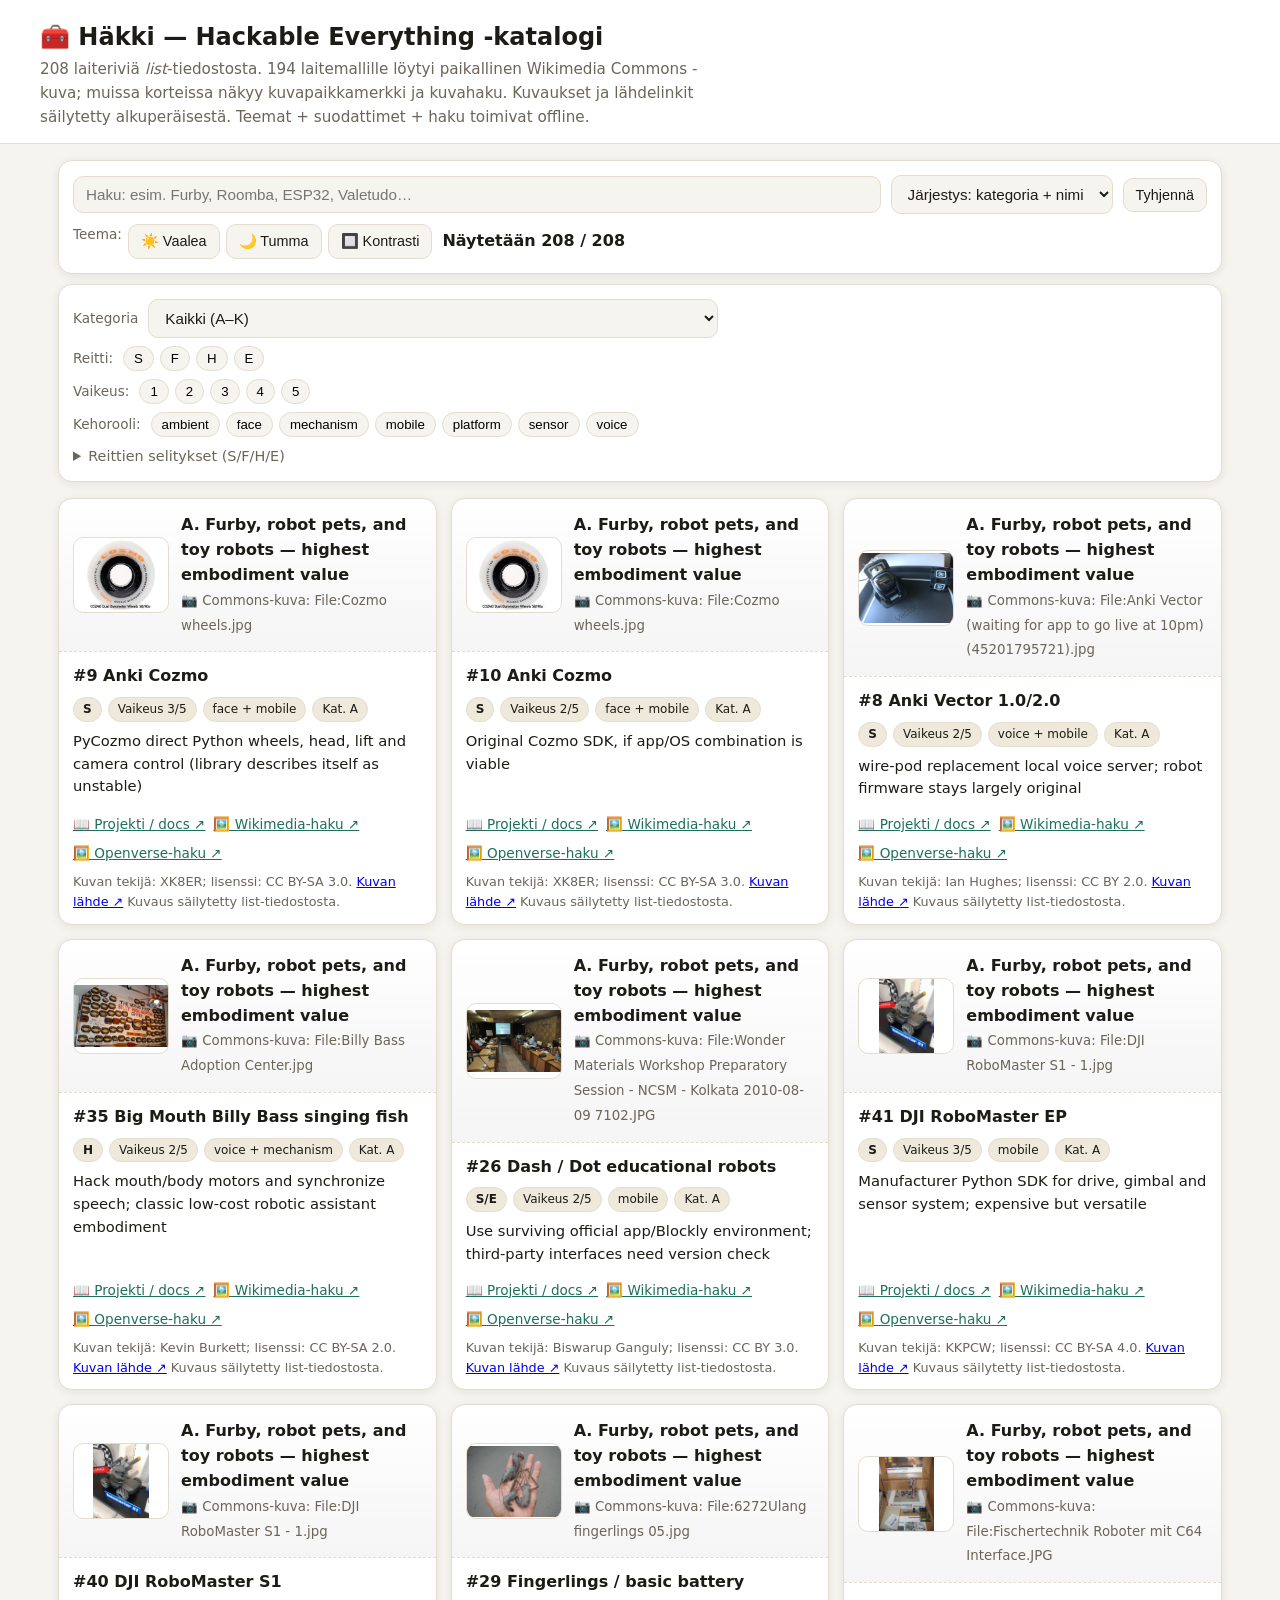
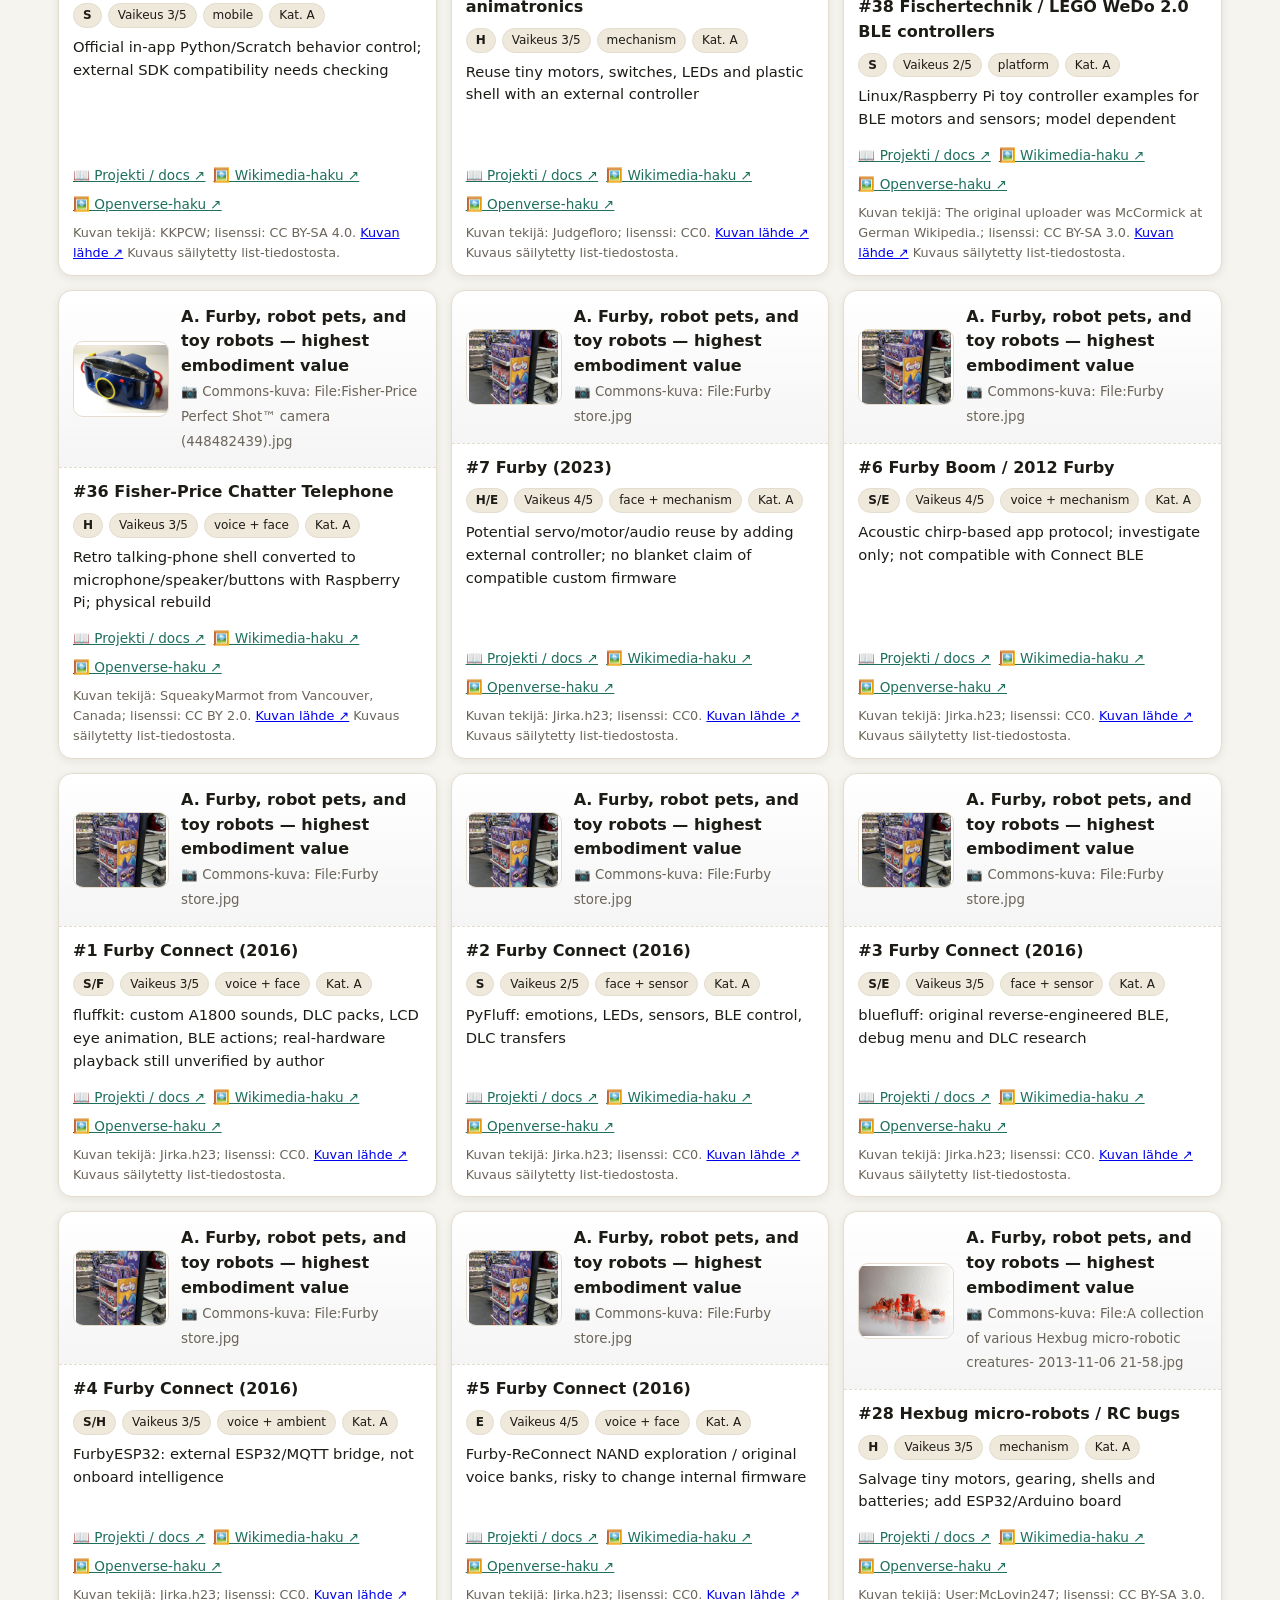
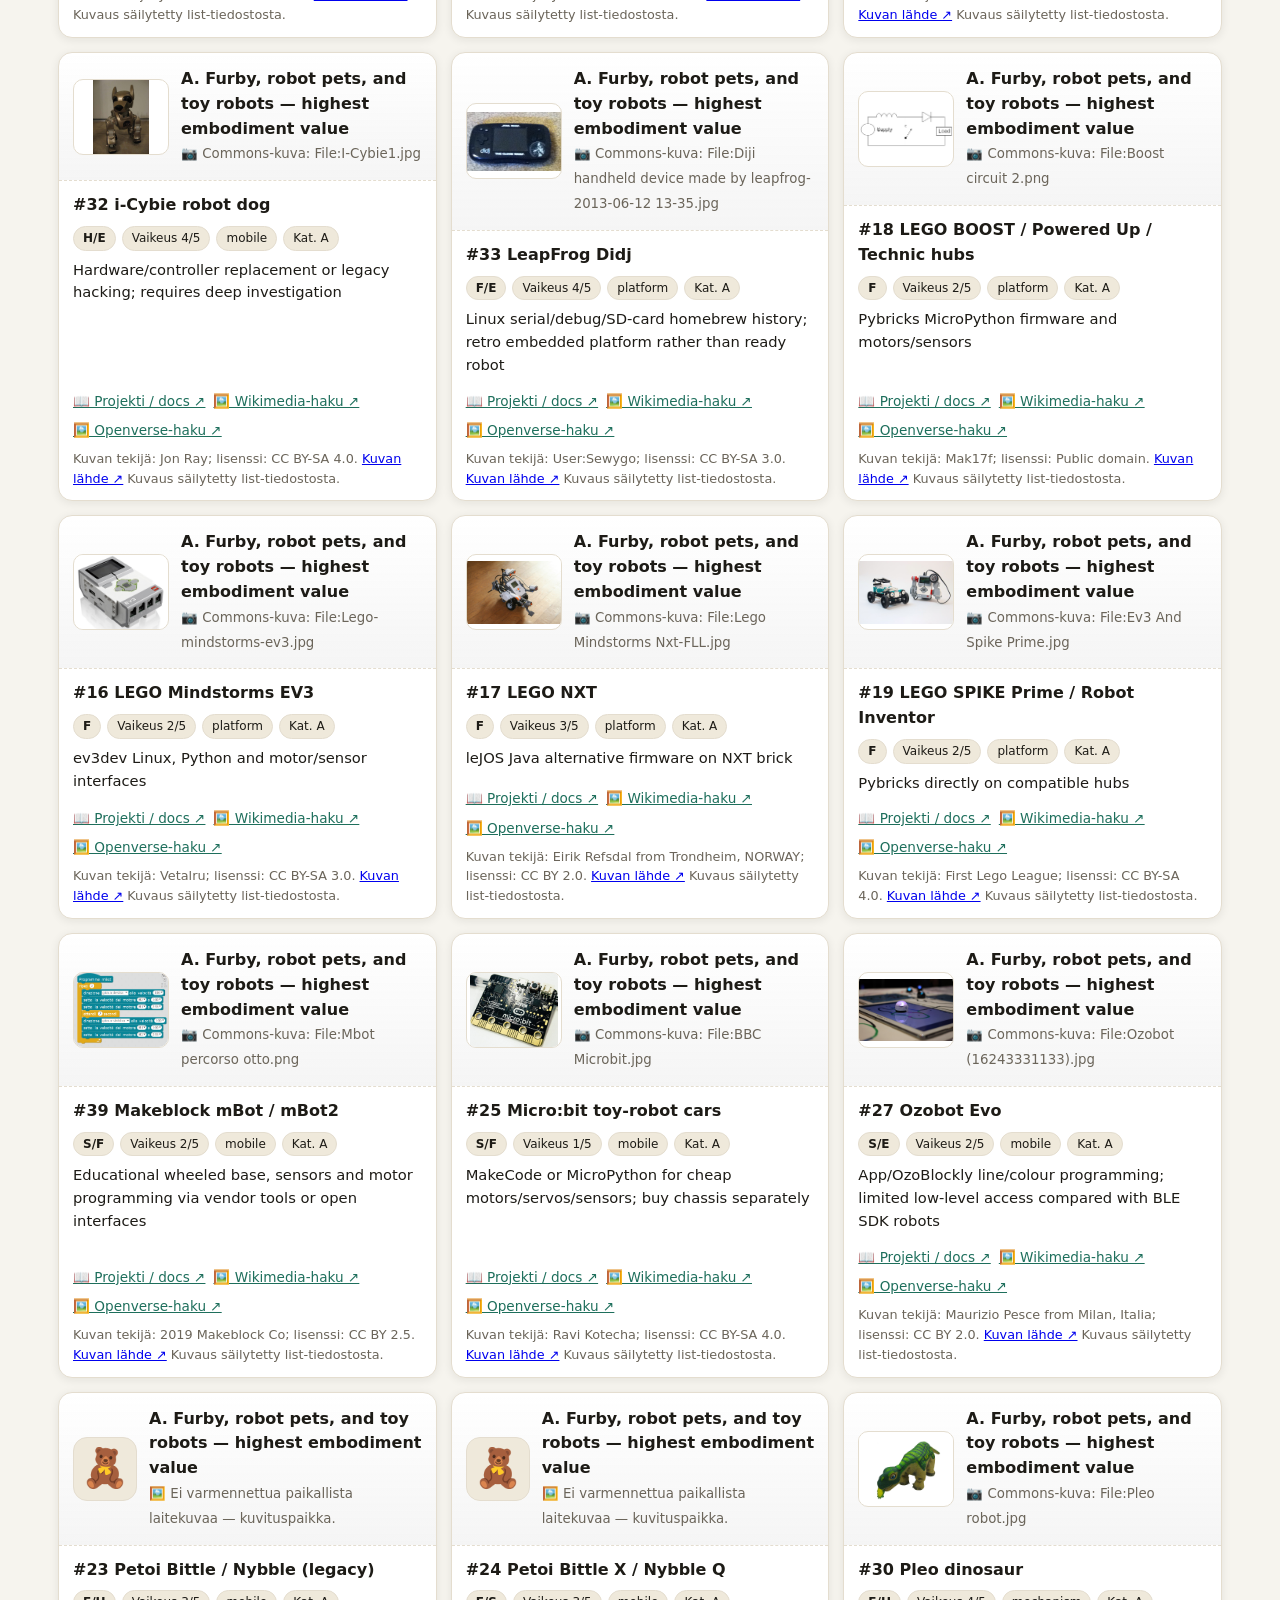
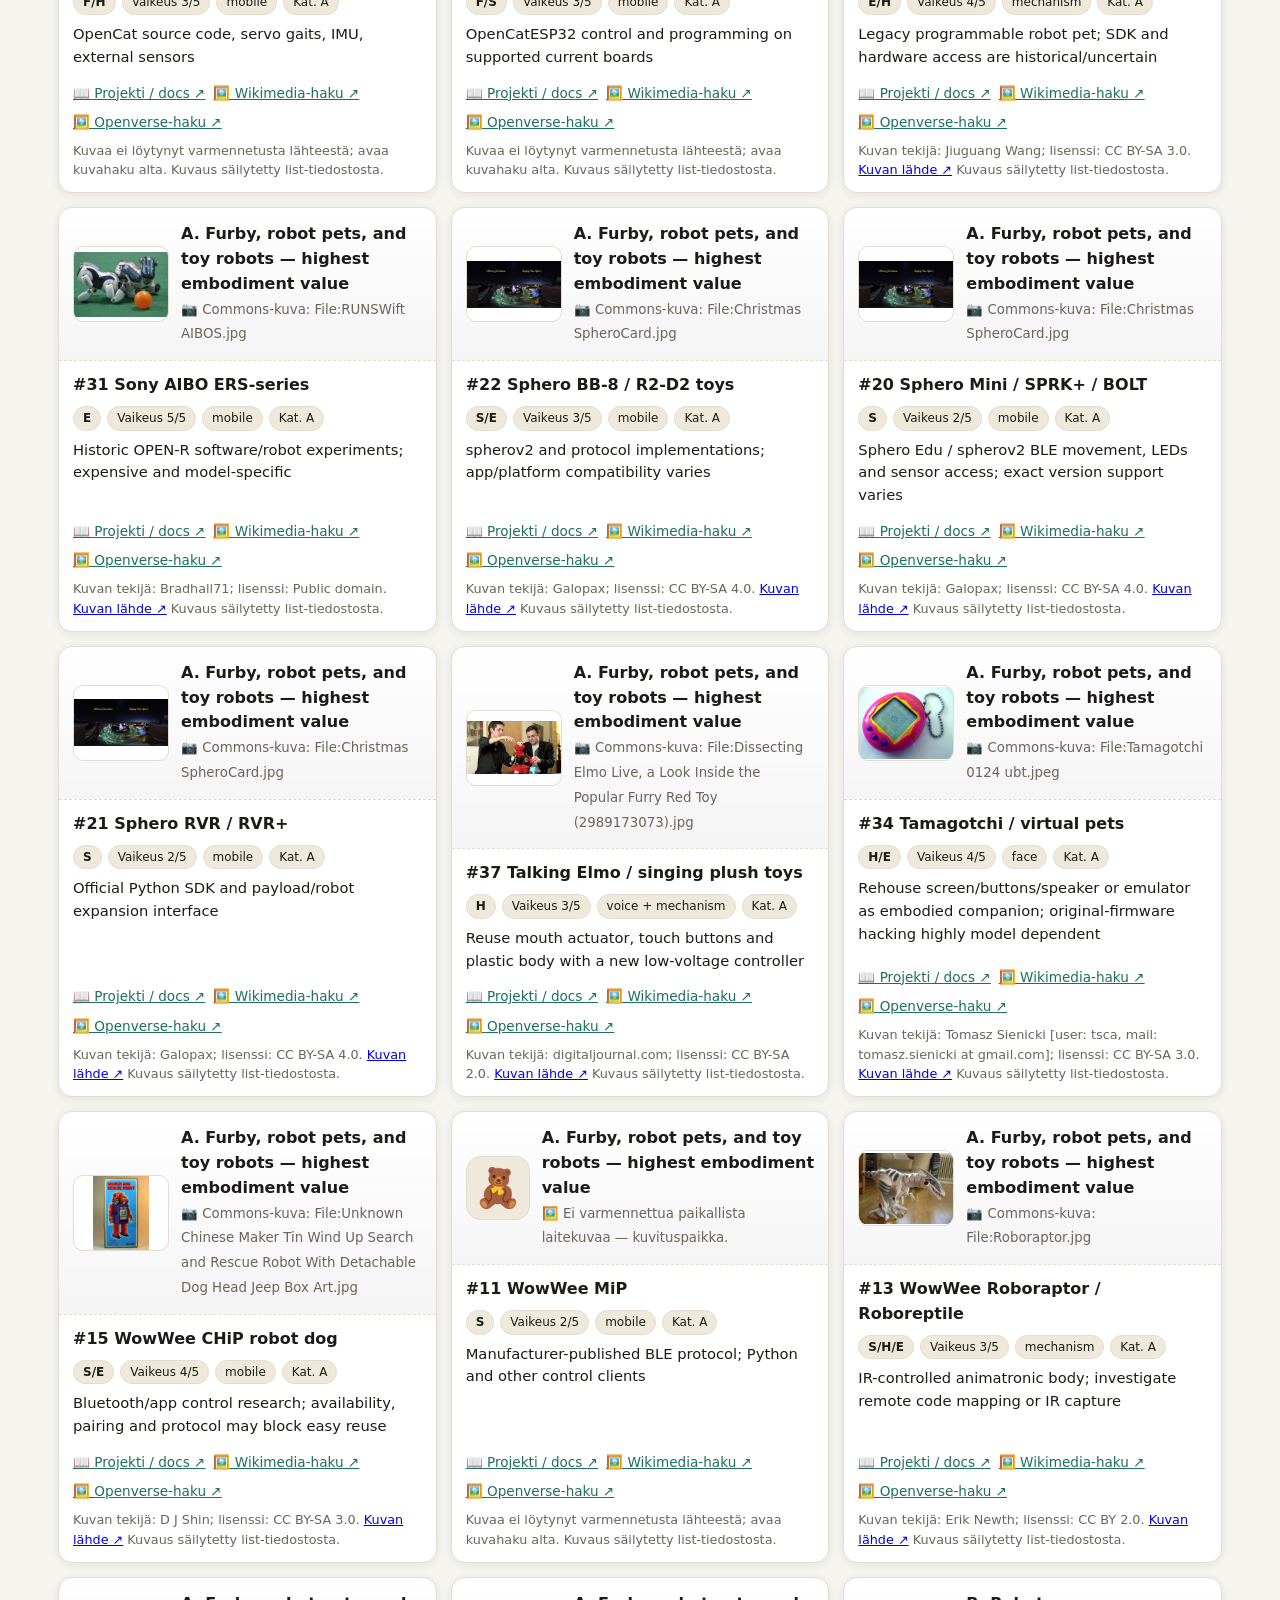
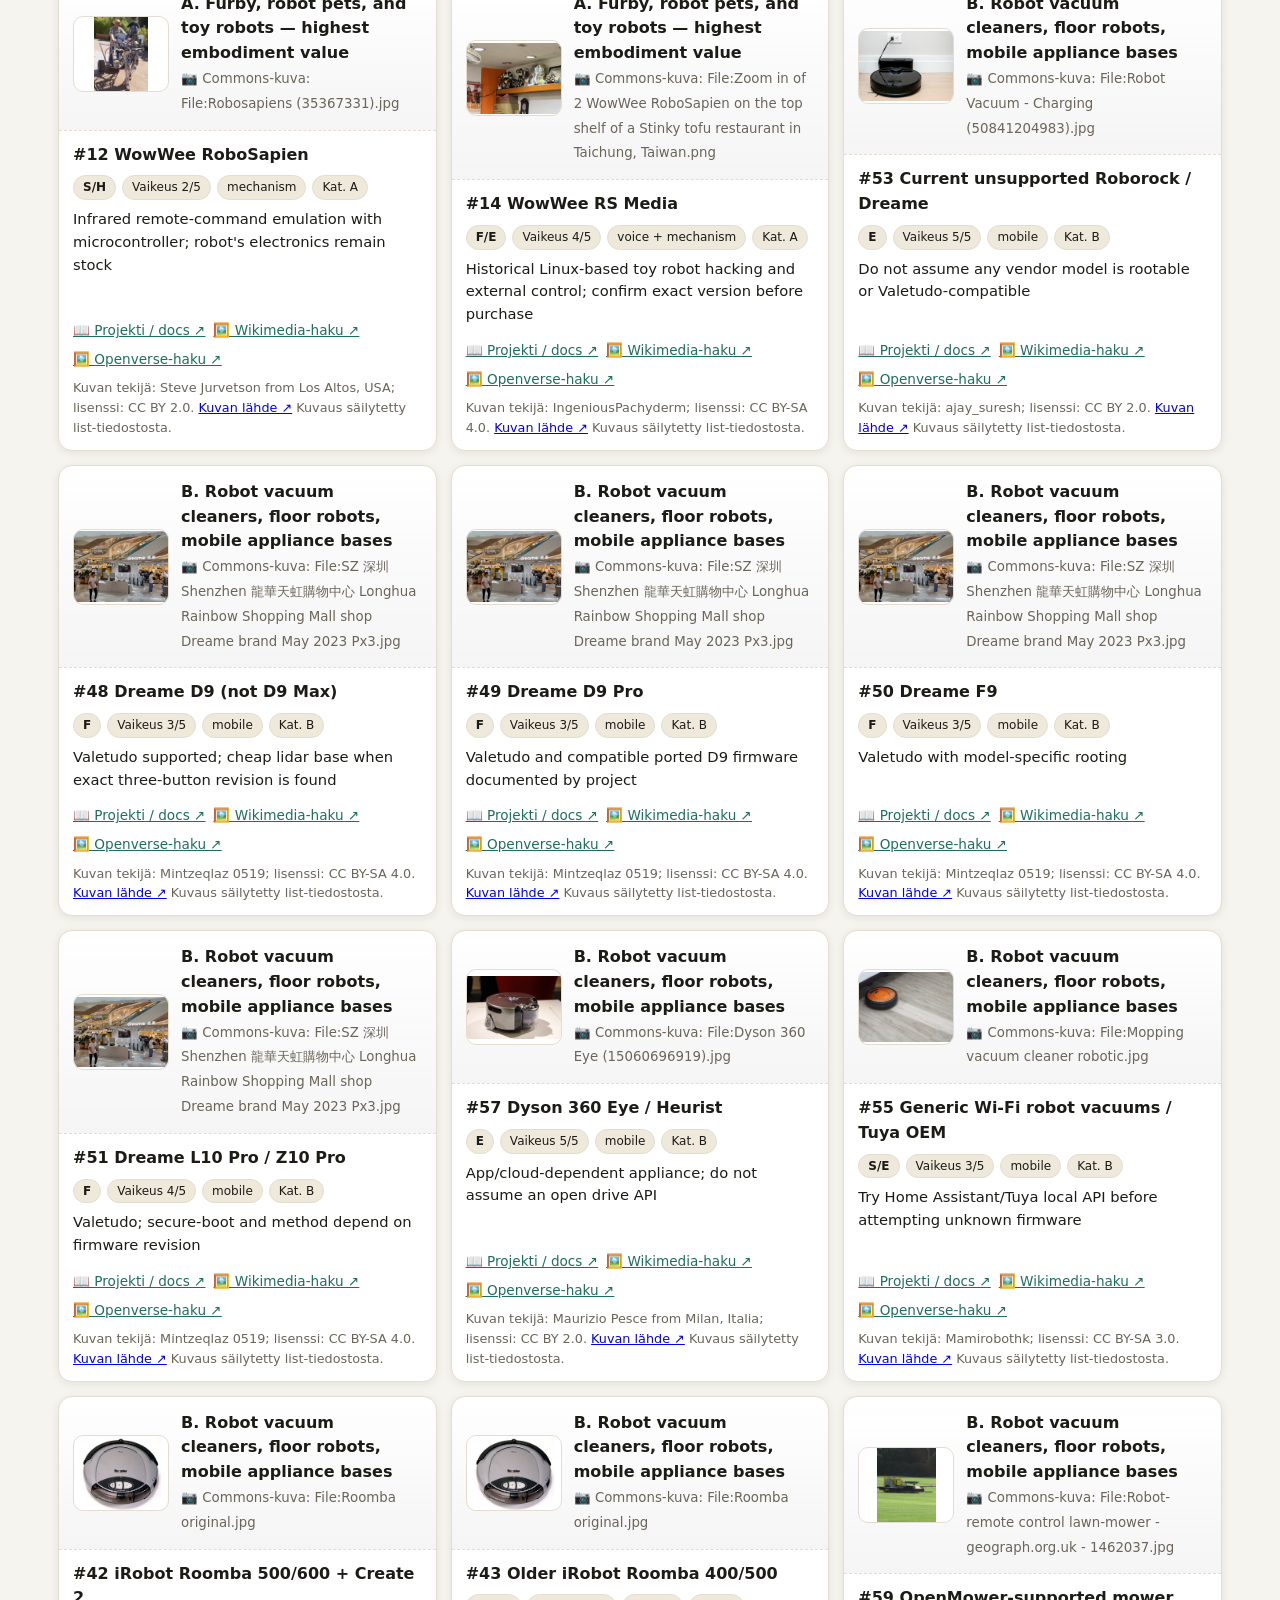
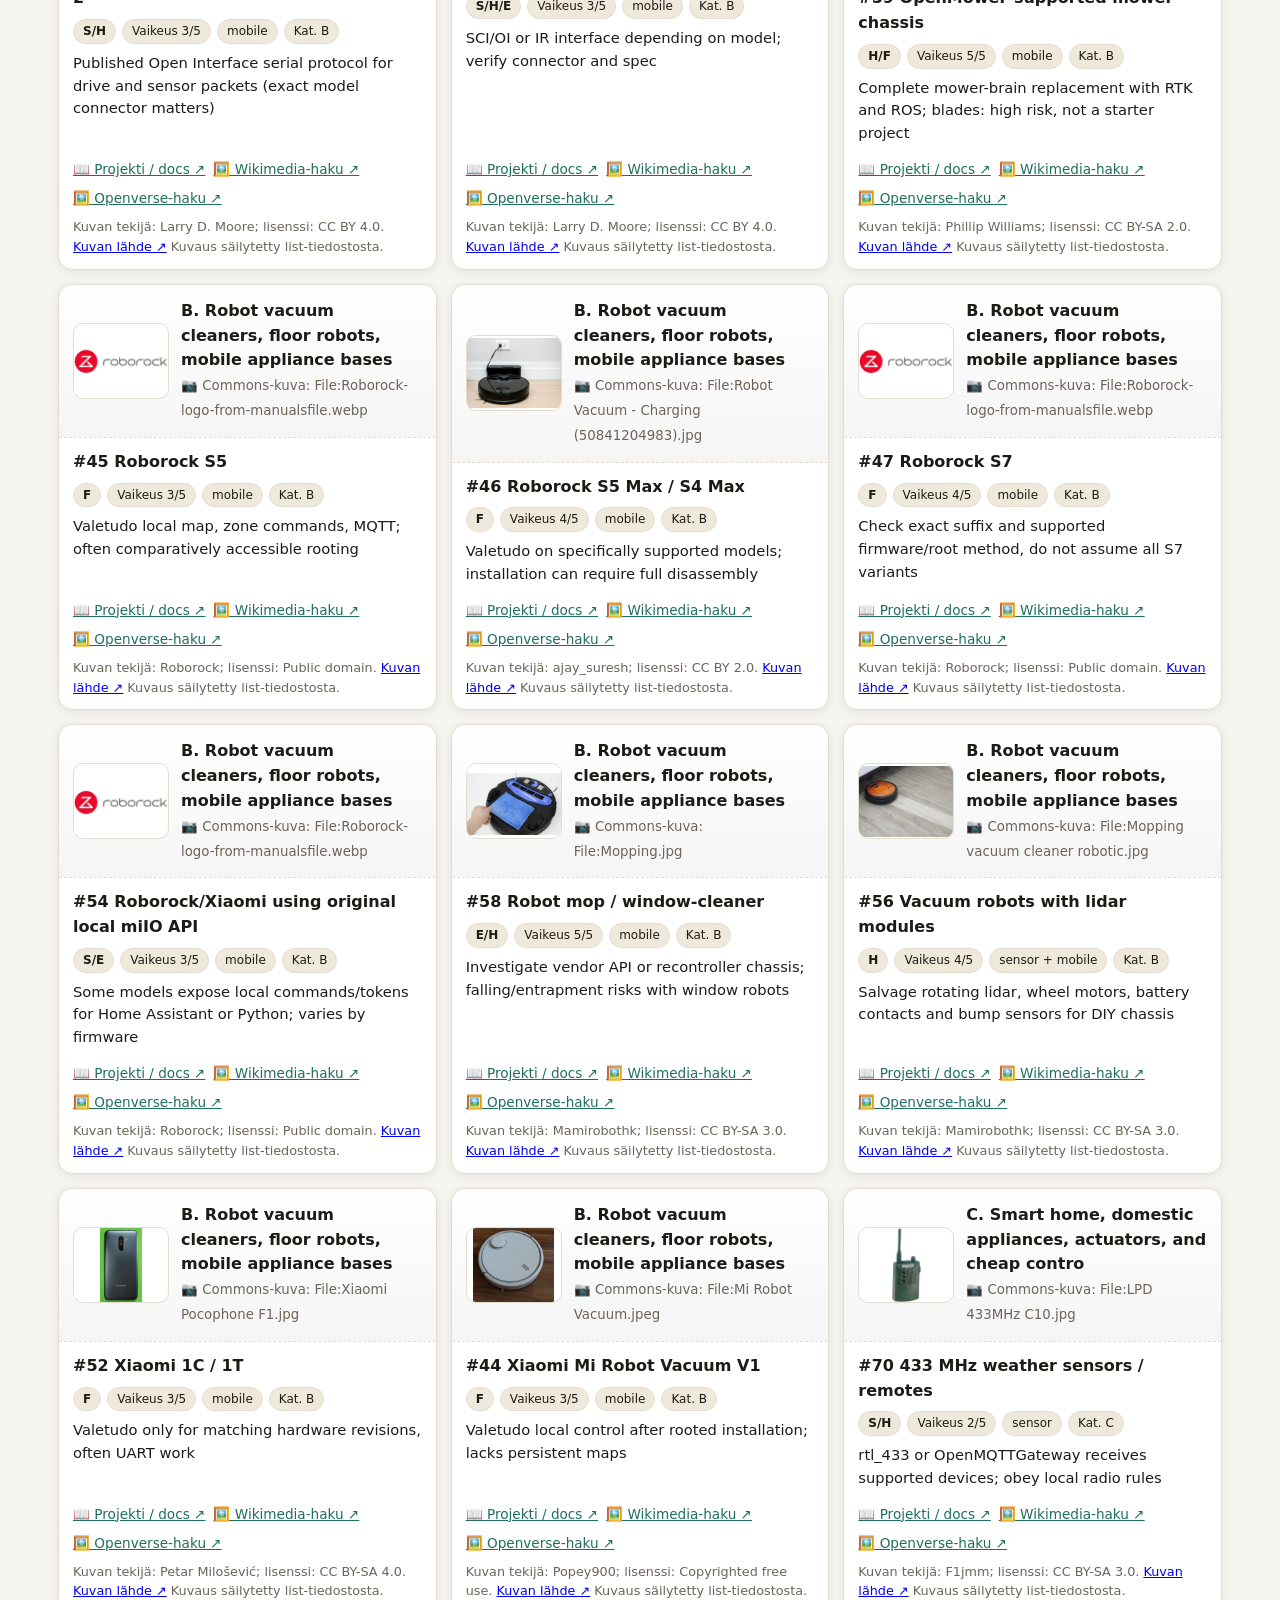
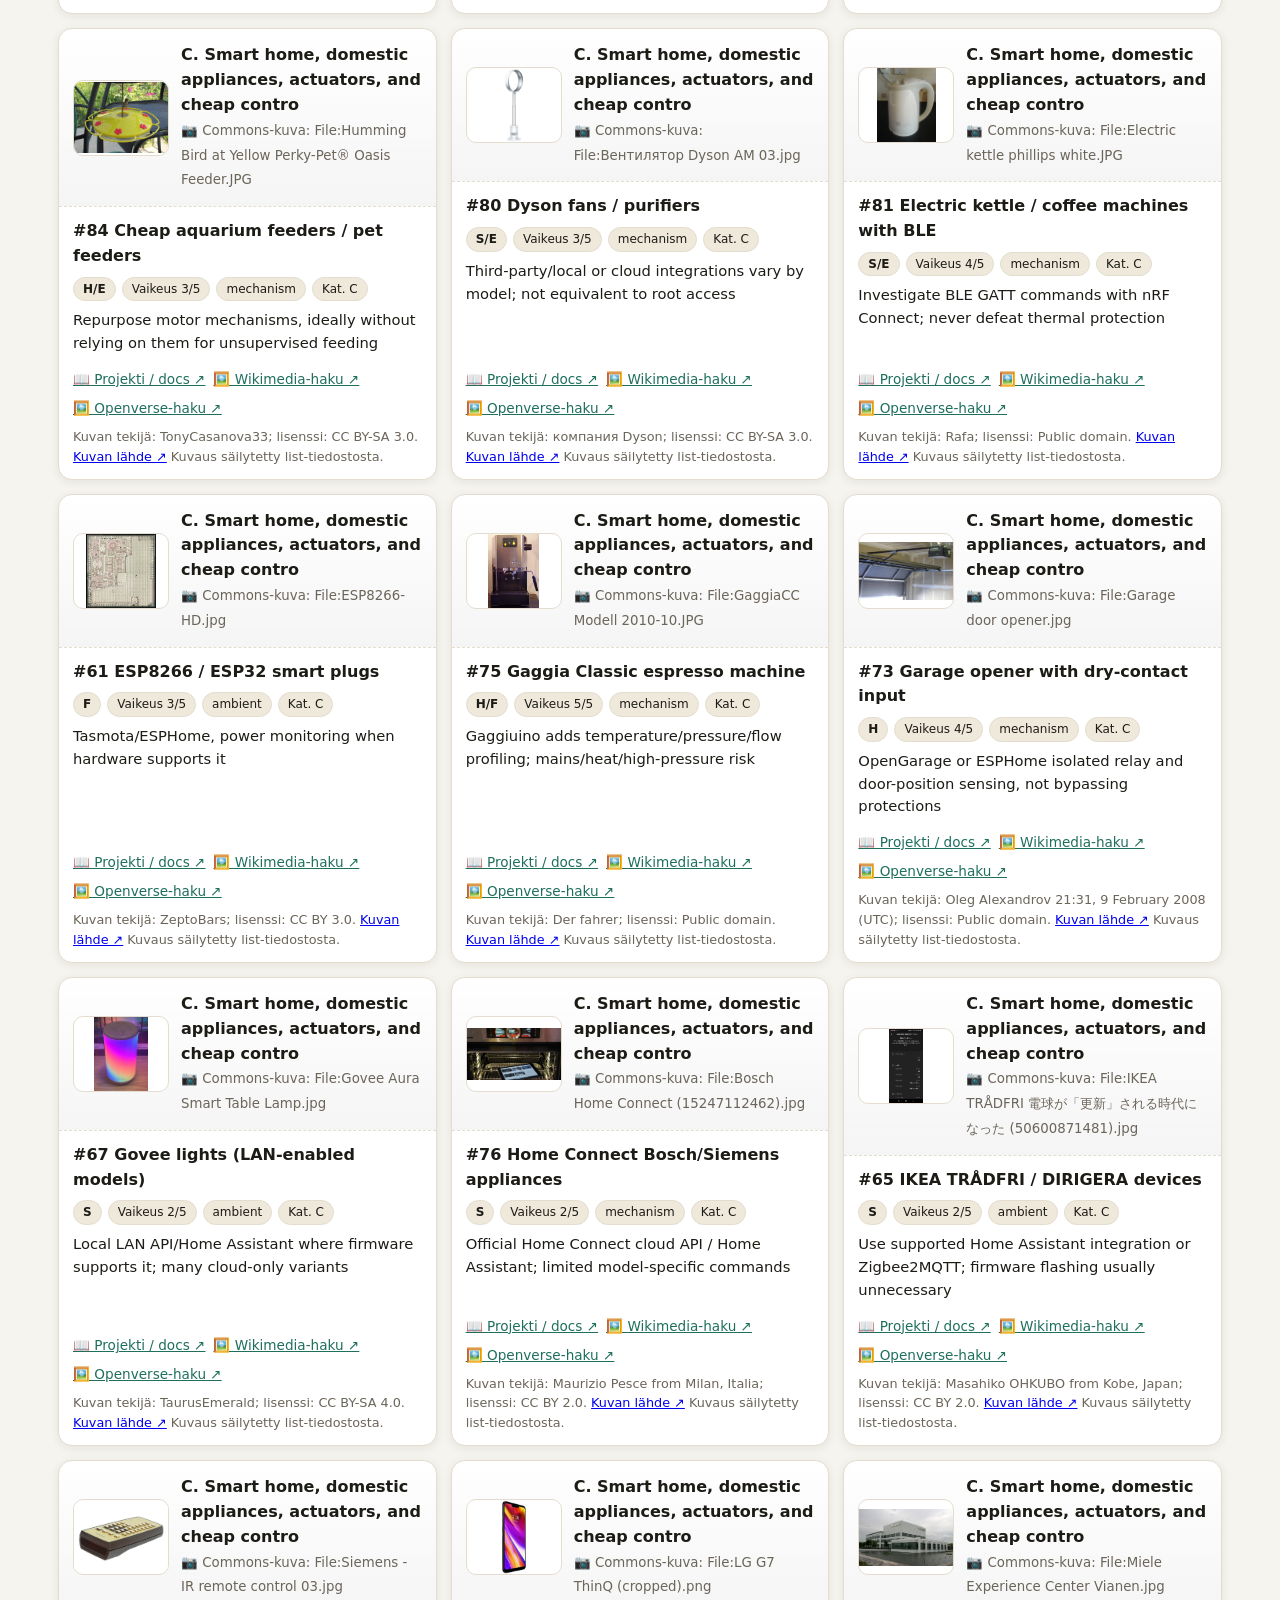
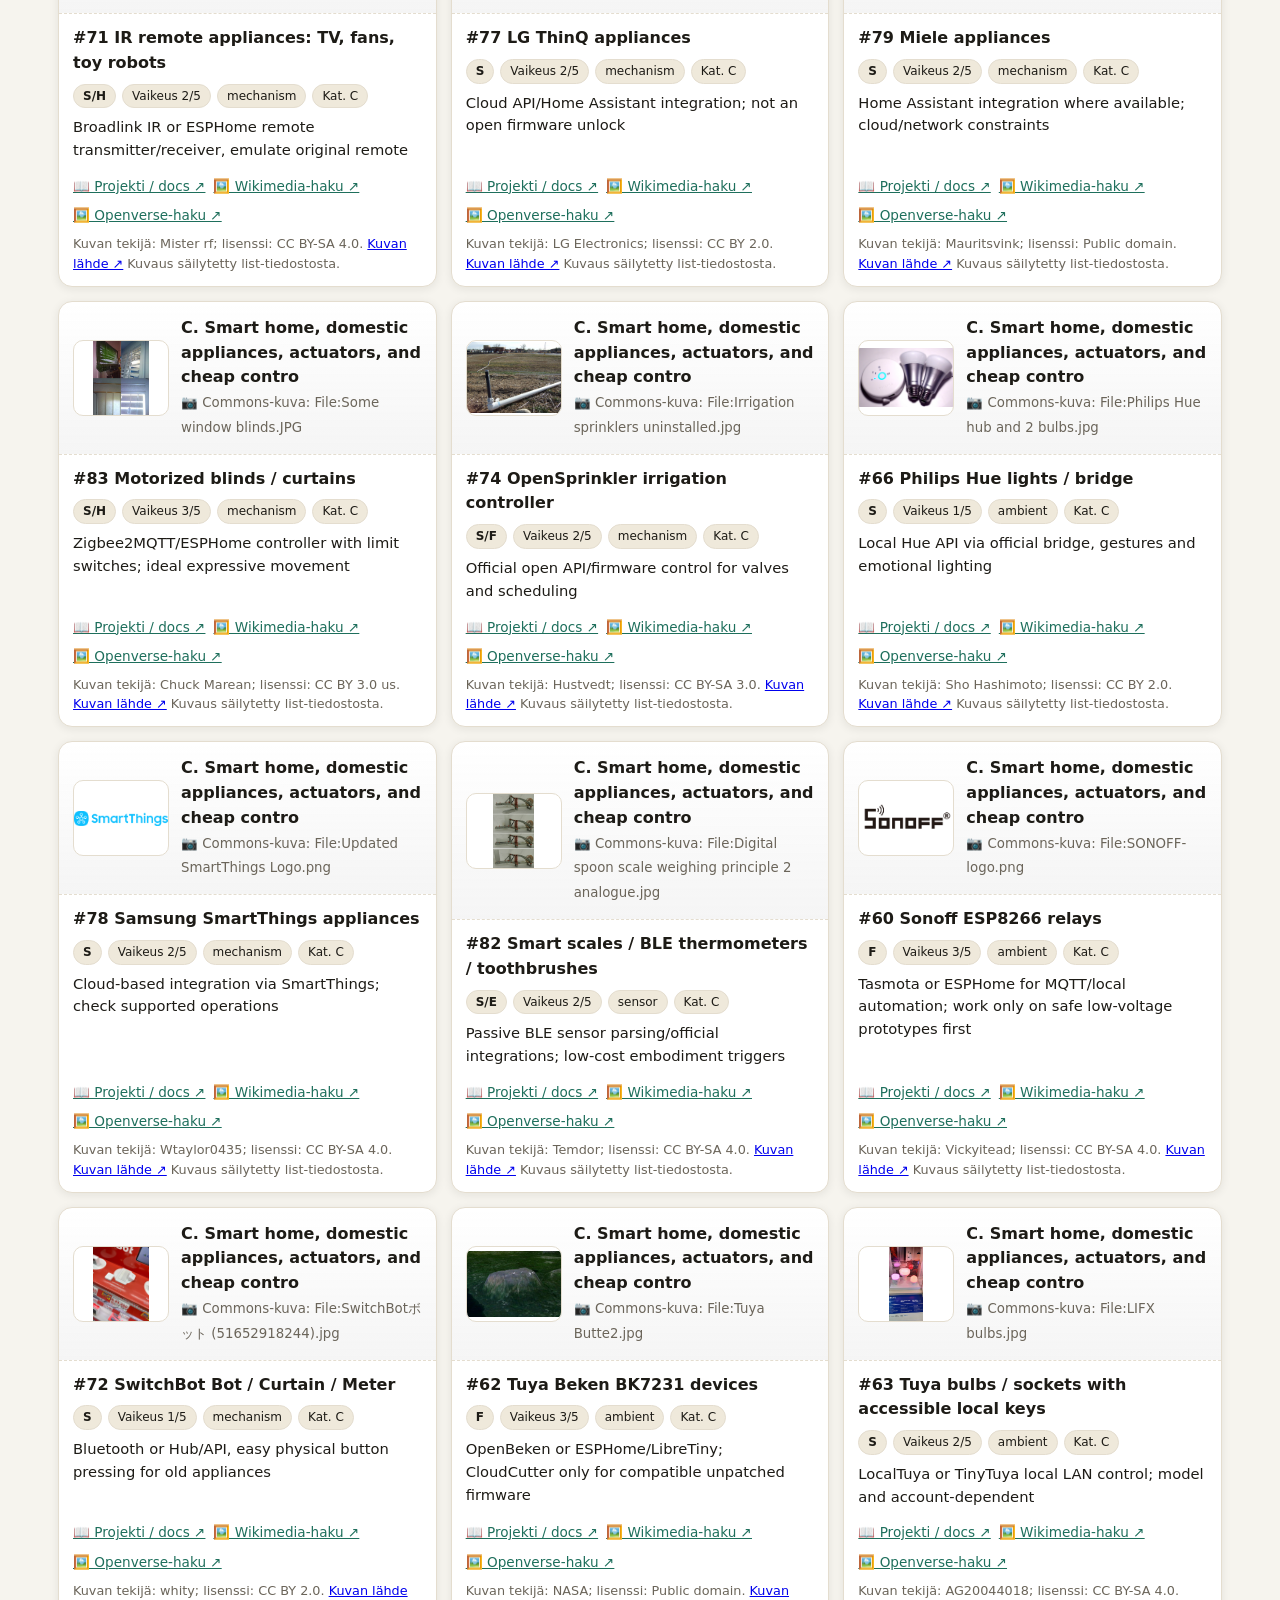
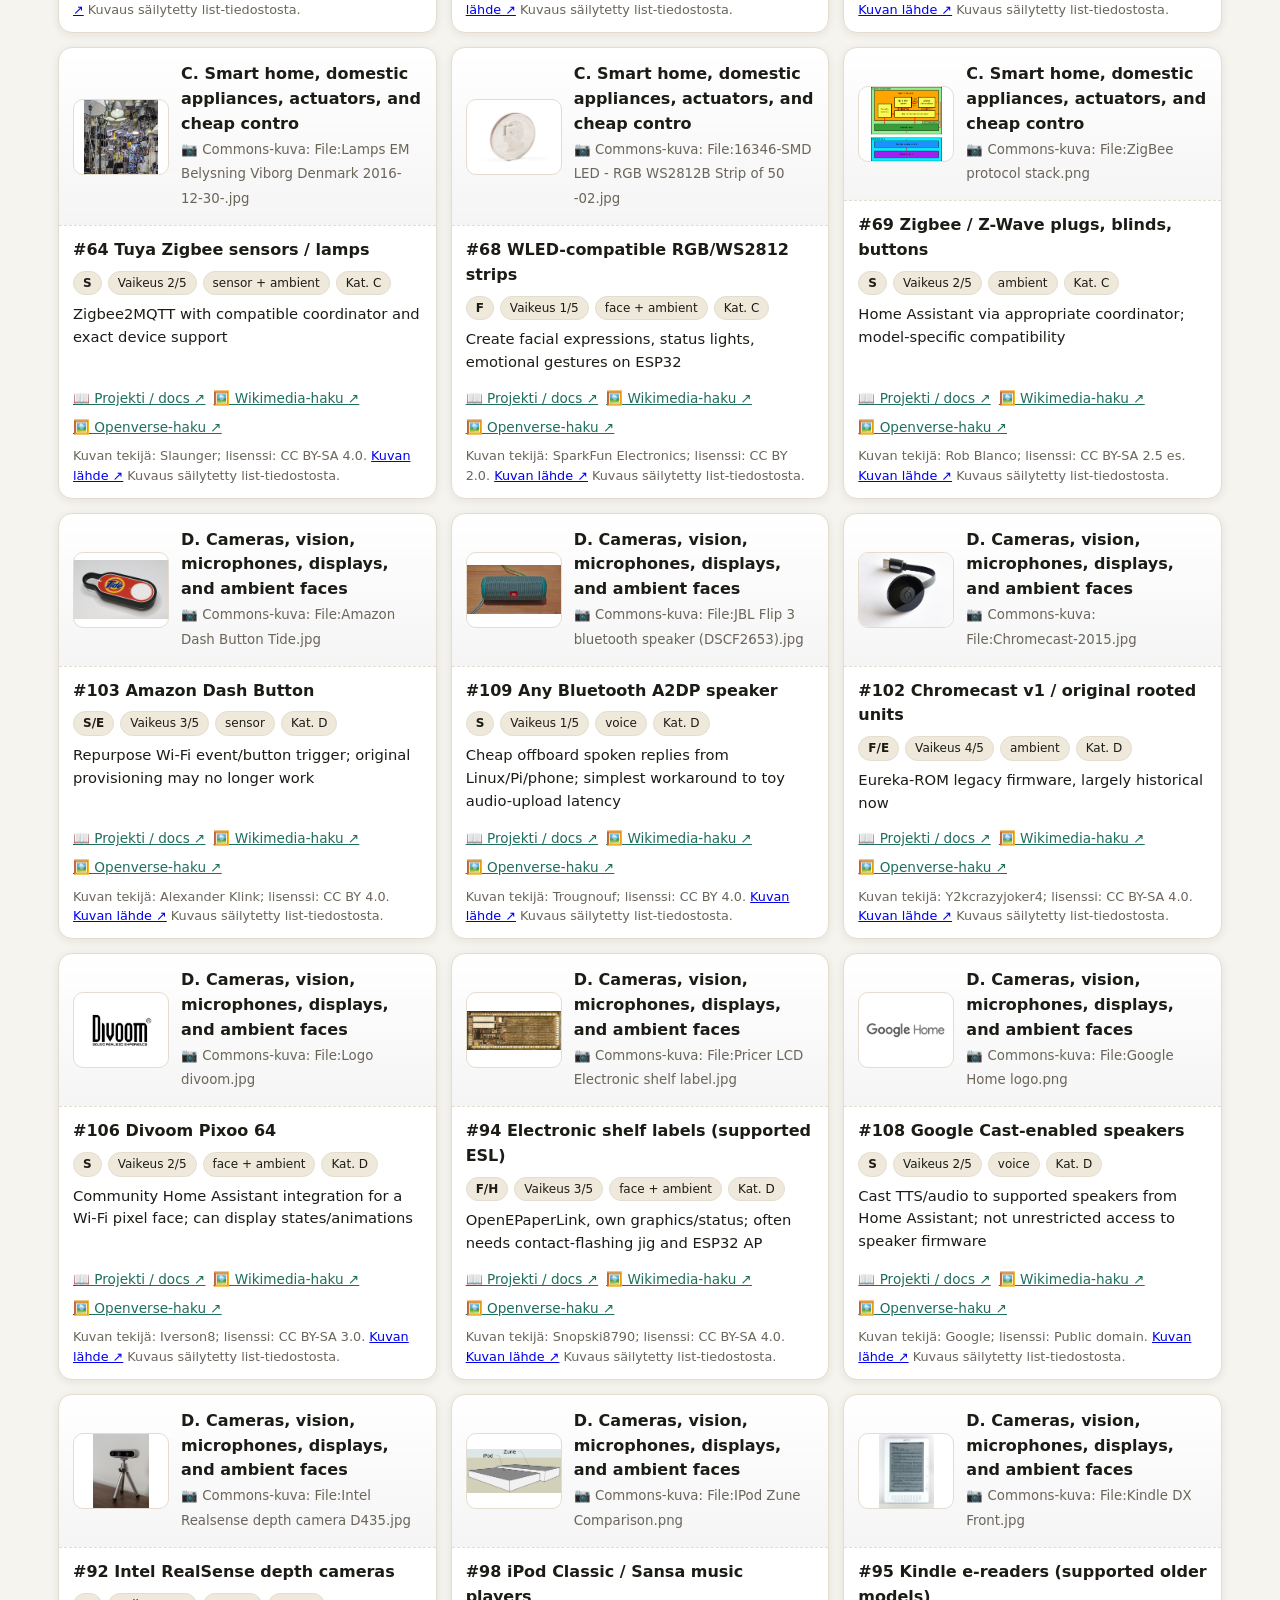
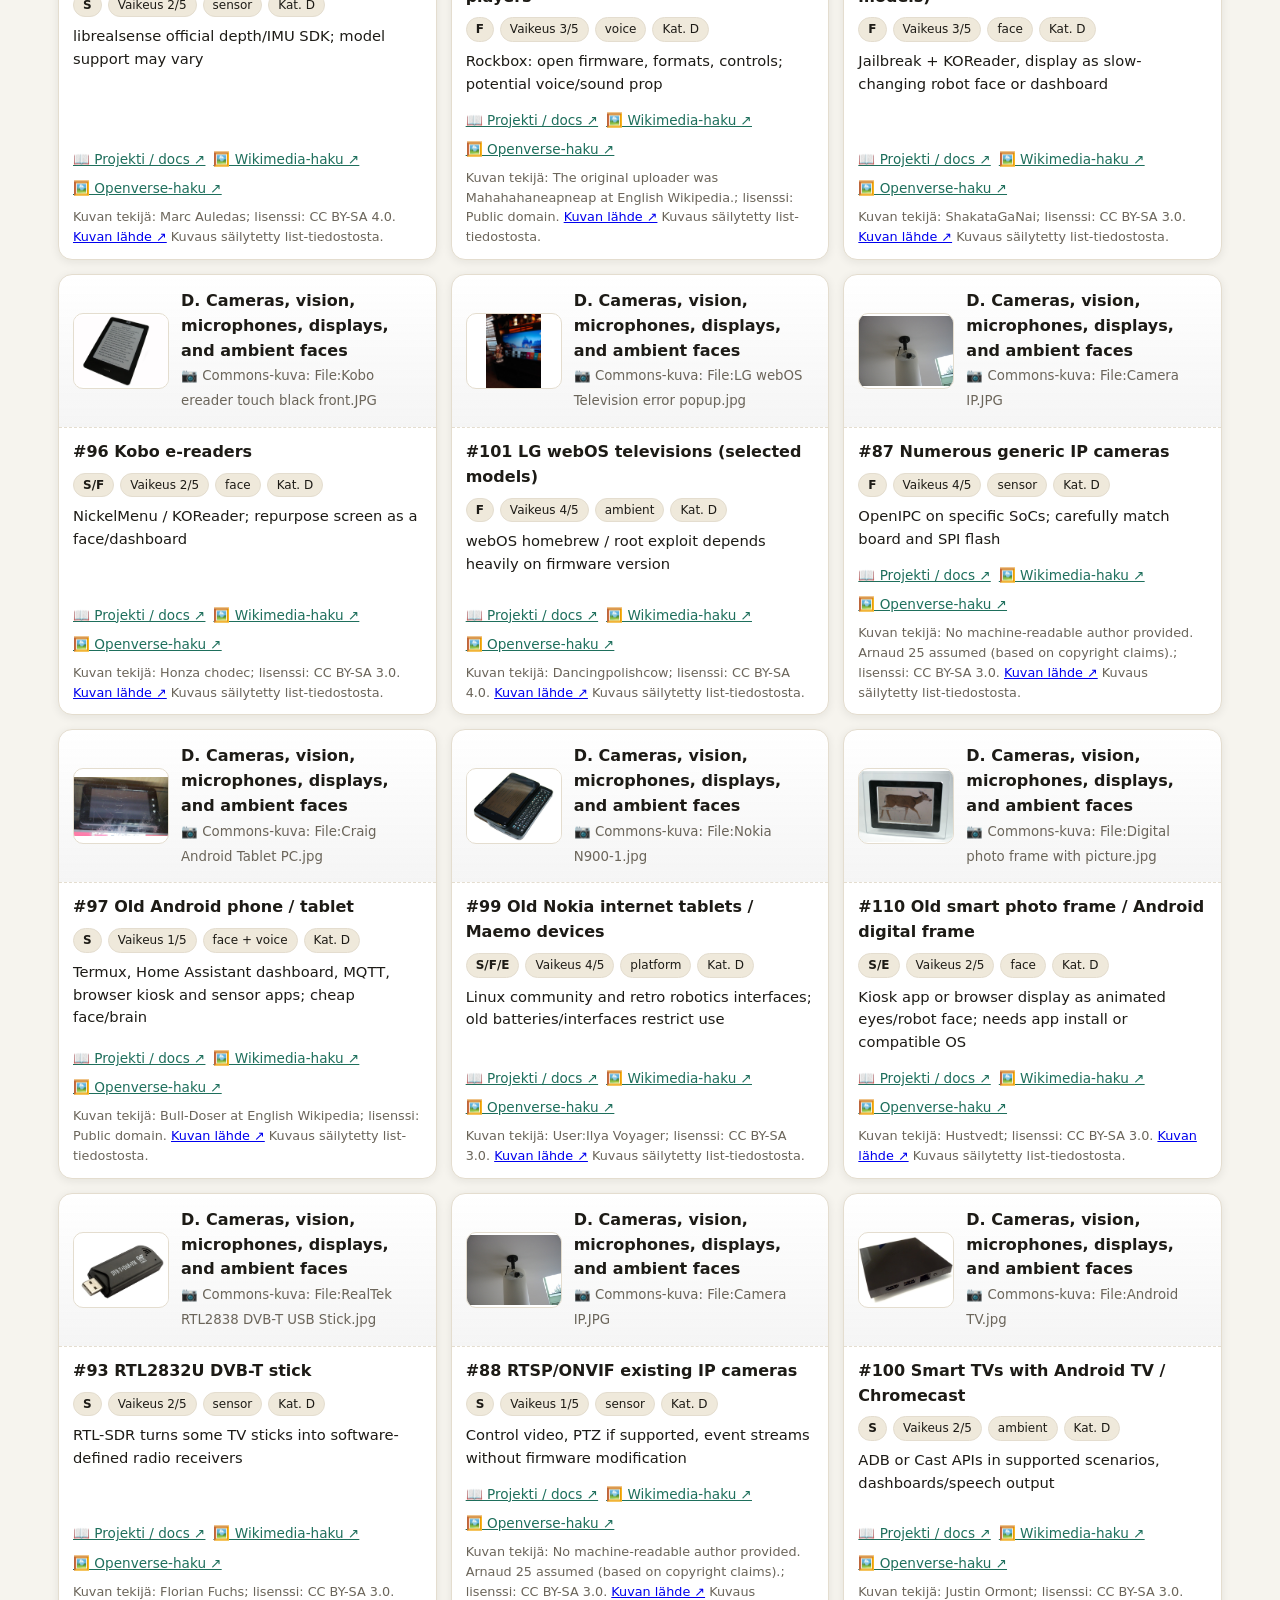
==== index.html @ 6fa4d5ca "Häkki-katalogi: 208 laitetta, Commons-kuvat, teemat ja suodattimet" ====
<!DOCTYPE html>
<html lang="fi" data-theme="auto">
<head>
<meta charset="utf-8">
<meta name="viewport" content="width=device-width, initial-scale=1">
<title>Häkki — Hackable Everything -katalogi (208 laitetta)</title>
<style>
:root{--bg:#f6f4ee;--card:#ffffff;--ink:#1d1b16;--muted:#6b655a;--line:#e4ddcf;--acc:#b3541e;--acc2:#1e6f5c;--badge:#efe9db;--shadow:0 2px 10px rgba(30,25,15,.08)}
[data-theme="dark"]{--bg:#141310;--card:#1e1c17;--ink:#f0e9da;--muted:#b3a88f;--line:#38322a;--acc:#f0a35e;--acc2:#5fd0ae;--badge:#2a261f;--shadow:0 2px 12px rgba(0,0,0,.5)}
[data-theme="contrast"]{--bg:#ffffff;--card:#ffffff;--ink:#000;--muted:#333;--line:#000;--acc:#005fcc;--acc2:#007a3d;--badge:#eef4ff;--shadow:none}
[data-theme="play"]{--bg:#fff7ed;--card:#fff;--ink:#3b1d5e;--muted:#7a5f8a}
*{box-sizing:border-box}
body{margin:0;background:var(--bg);color:var(--ink);font:16px/1.55 system-ui,-apple-system,"Segoe UI",Roboto,"Noto Sans",sans-serif}
header{position:sticky;top:0;z-index:5;background:var(--card);border-bottom:1px solid var(--line);padding:14px 18px}
.wrap{max-width:1200px;margin:0 auto;padding:0 18px 60px}
h1{font-size:1.5rem;margin:.2em 0 .1em}
.sub{color:var(--muted);font-size:.95rem;max-width:70ch}
.toolbar{display:grid;gap:10px;margin:16px 0}
.panel{background:var(--card);border:1px solid var(--line);border-radius:14px;box-shadow:var(--shadow);padding:14px}
.row{display:flex;flex-wrap:wrap;gap:10px;align-items:center}
input[type=search],select{background:var(--bg);color:var(--ink);border:1px solid var(--line);border-radius:10px;padding:9px 12px;font-size:.95rem}
input[type=search]{flex:1;min-width:220px}
label{font-size:.85rem;color:var(--muted)}
.chipset{display:flex;flex-wrap:wrap;gap:6px}
.chip{border:1px solid var(--line);background:var(--bg);border-radius:999px;padding:4px 10px;font-size:.83rem;cursor:pointer;user-select:none}
.chip[aria-pressed=true]{background:var(--ink);color:var(--bg);border-color:var(--ink)}
.btn{border:1px solid var(--line);background:var(--bg);color:var(--ink);border-radius:10px;padding:8px 12px;cursor:pointer;font-size:.9rem}
.btn.primary{background:var(--acc);border-color:var(--acc);color:#fff}
.grid{display:grid;grid-template-columns:repeat(auto-fill,minmax(300px,1fr));gap:14px;margin-top:14px}
.card{background:var(--card);border:1px solid var(--line);border-radius:14px;overflow:hidden;box-shadow:var(--shadow);display:flex;flex-direction:column}
.illus{display:flex;align-items:center;gap:12px;padding:14px;border-bottom:1px dashed var(--line);background:linear-gradient(180deg,transparent,rgba(127,127,127,.08))}
.product-img{width:96px;height:76px;object-fit:contain;background:#fff;border:1px solid var(--line);border-radius:10px;flex:none}
.emo{font-size:2.4rem;line-height:1;flex:none;width:64px;height:64px;display:grid;place-items:center;border-radius:14px;background:var(--badge);border:1px solid var(--line)}
.illus small{color:var(--muted)}
.body{padding:12px 14px;display:flex;flex-direction:column;gap:8px;flex:1}
.badges{display:flex;flex-wrap:wrap;gap:6px;font-size:.75rem}
.b{background:var(--badge);border:1px solid var(--line);border-radius:999px;padding:2px 9px}
.b.route{font-weight:700}
.desc{font-size:.92rem}
.meta{font-size:.8rem;color:var(--muted)}
.links{margin-top:auto;display:flex;flex-wrap:wrap;gap:8px;padding-top:6px}
.links a{font-size:.85rem;color:var(--acc2)}
.count{font-weight:700}
footer{color:var(--muted);font-size:.85rem;margin-top:22px}
.skip{position:absolute;left:-999px}
.themes{display:flex;gap:6px;flex-wrap:wrap}
details{font-size:.9rem;color:var(--muted)}
</style>
</head>
<body>
<header><div class="wrap" style="padding:0">
<h1>🧰 Häkki — Hackable Everything -katalogi</h1>
<div class="sub">208 laiteriviä <em>list</em>-tiedostosta. 194 laitemallille löytyi paikallinen Wikimedia Commons -kuva; muissa korteissa näkyy kuvapaikkamerkki ja kuvahaku. Kuvaukset ja lähdelinkit säilytetty alkuperäisestä. Teemat + suodattimet + haku toimivat offline.</div>
</div></header>
<div class="wrap">
<div class="toolbar">
<div class="panel">
<div class="row">
<input id="q" type="search" placeholder="Haku: esim. Furby, Roomba, ESP32, Valetudo…" aria-label="Haku">
<select id="sort" aria-label="Järjestys">
<option value="cat">Järjestys: kategoria + nimi</option>
<option value="diff-asc">Vaikeus: helpoin ensin</option>
<option value="diff-desc">Vaikeus: vaikein ensin</option>
<option value="name">Nimi A–Ö</option>
</select>
<button class="btn" id="reset">Tyhjennä</button>
</div>
<div class="row" style="margin-top:10px">
<div class="themes" role="group" aria-label="Teema">
<label>Teema:</label>
<button class="btn" data-t="auto">☀️ Vaalea</button>
<button class="btn" data-t="dark">🌙 Tumma</button>
<button class="btn" data-t="contrast">🔲 Kontrasti</button>
</div>
<div><span class="count" id="count"></span> <span id="hint"></span></div>
</div>
</div>
<div class="panel">
<div class="row"><label>Kategoria</label><select id="fcat"><option value="">Kaikki (A–K)</option></select></div>
<div class="row" style="margin-top:8px"><label>Reitti:</label><div class="chipset" id="routes"></div></div>
<div class="row" style="margin-top:8px"><label>Vaikeus:</label><div class="chipset" id="diffs"></div></div>
<div class="row" style="margin-top:8px"><label>Kehorooli:</label><div class="chipset" id="roles"></div></div>
<details style="margin-top:8px"><summary>Reittien selitykset (S/F/H/E)</summary>
S = ohjelmisto (app/API/BLE/IR/serial, vakiofirmis säilyy) · F = vaihtoehtofirmis/jailbreak · H = hardware (avaa, juota, UART/JTAG, mikrokontrolleri) · E = kokeellinen/epävarma reitti. Vaikeus 1 aloittelija … 5 spesialisti. Kehorooli: laitteen paras rooli kehona (face/voice/mobile/arm/sensor/ambient/mechanism/platform/none).</details>
</div>
</div>
<div class="grid" id="grid"></div>
<footer>
<p><strong>Kuvat:</strong> 194 / 203 yksilöllisestä laitemallista on paikallinen Commons-kuva; 9 jäi ilman varmennettua osumaa ja näytetään paikkamerkkinä. Kortti kertoo kuvan tekijän, lisenssin ja lähdesivun. Käytä kuvia ilmoitetun lisenssin ehdoilla. Muut kortit tarjoavat Wikimedia- ja Openverse-haut.</p>
<p>Lähde: paikallinen <code>list</code>-tiedosto (12.10.2026). Tätä HTML:ää voi teemata yllä olevilla napeilla; valinta tallentuu selaimeen.</p>
</footer>
</div>
<script>
const DATA = [{"id": 1, "cat": "A", "cat_title": "Furby, robot pets, and toy robots — highest embodiment value", "device": "Furby Connect (2016)", "route": "S/F", "route_letters": ["F", "S"], "what": "fluffkit: custom A1800 sounds, DLC packs, LCD eye animation, BLE actions; real-hardware playback still unverified by author", "effort": "3/5", "diff": 3, "role": "voice + face", "role_tokens": ["voice", "face"], "url": "https://github.com/taituo/fluffkit", "emoji": "🧸", "image": "assets/commons/003-furby.jpg", "image_title": "File:Furby store.jpg", "image_page": "https://commons.wikimedia.org/wiki/File:Furby_store.jpg", "image_license": "CC0", "image_artist": "Jirka.h23"}, {"id": 2, "cat": "A", "cat_title": "Furby, robot pets, and toy robots — highest embodiment value", "device": "Furby Connect (2016)", "route": "S", "route_letters": ["S"], "what": "PyFluff: emotions, LEDs, sensors, BLE control, DLC transfers", "effort": "2/5", "diff": 2, "role": "face + sensor", "role_tokens": ["face", "sensor"], "url": "https://github.com/martinwoodward/PyFluff", "emoji": "🧸", "image": "assets/commons/003-furby.jpg", "image_title": "File:Furby store.jpg", "image_page": "https://commons.wikimedia.org/wiki/File:Furby_store.jpg", "image_license": "CC0", "image_artist": "Jirka.h23"}, {"id": 3, "cat": "A", "cat_title": "Furby, robot pets, and toy robots — highest embodiment value", "device": "Furby Connect (2016)", "route": "S/E", "route_letters": ["E", "S"], "what": "bluefluff: original reverse-engineered BLE, debug menu and DLC research", "effort": "3/5", "diff": 3, "role": "face + sensor", "role_tokens": ["face", "sensor"], "url": "https://github.com/Jeija/bluefluff", "emoji": "🧸", "image": "assets/commons/003-furby.jpg", "image_title": "File:Furby store.jpg", "image_page": "https://commons.wikimedia.org/wiki/File:Furby_store.jpg", "image_license": "CC0", "image_artist": "Jirka.h23"}, {"id": 4, "cat": "A", "cat_title": "Furby, robot pets, and toy robots — highest embodiment value", "device": "Furby Connect (2016)", "route": "S/H", "route_letters": ["H", "S"], "what": "FurbyESP32: external ESP32/MQTT bridge, not onboard intelligence", "effort": "3/5", "diff": 3, "role": "voice + ambient", "role_tokens": ["voice", "ambient"], "url": "https://github.com/CrazyRobMiles/FurbyESP32", "emoji": "🧸", "image": "assets/commons/003-furby.jpg", "image_title": "File:Furby store.jpg", "image_page": "https://commons.wikimedia.org/wiki/File:Furby_store.jpg", "image_license": "CC0", "image_artist": "Jirka.h23"}, {"id": 5, "cat": "A", "cat_title": "Furby, robot pets, and toy robots — highest embodiment value", "device": "Furby Connect (2016)", "route": "E", "route_letters": ["E"], "what": "Furby-ReConnect NAND exploration / original voice banks, risky to change internal firmware", "effort": "4/5", "diff": 4, "role": "voice + face", "role_tokens": ["voice", "face"], "url": "https://github.com/Furby-ReConnect/Furby", "emoji": "🧸", "image": "assets/commons/003-furby.jpg", "image_title": "File:Furby store.jpg", "image_page": "https://commons.wikimedia.org/wiki/File:Furby_store.jpg", "image_license": "CC0", "image_artist": "Jirka.h23"}, {"id": 6, "cat": "A", "cat_title": "Furby, robot pets, and toy robots — highest embodiment value", "device": "Furby Boom / 2012 Furby", "route": "S/E", "route_letters": ["E", "S"], "what": "Acoustic chirp-based app protocol; investigate only; not compatible with Connect BLE", "effort": "4/5", "diff": 4, "role": "voice + mechanism", "role_tokens": ["voice", "mechanism"], "url": "https://github.com/Jeija/bluefluff", "emoji": "🧸", "image": "assets/commons/003-furby.jpg", "image_title": "File:Furby store.jpg", "image_page": "https://commons.wikimedia.org/wiki/File:Furby_store.jpg", "image_license": "CC0", "image_artist": "Jirka.h23"}, {"id": 7, "cat": "A", "cat_title": "Furby, robot pets, and toy robots — highest embodiment value", "device": "Furby (2023)", "route": "H/E", "route_letters": ["E", "H"], "what": "Potential servo/motor/audio reuse by adding external controller; no blanket claim of compatible custom firmware", "effort": "4/5", "diff": 4, "role": "face + mechanism", "role_tokens": ["face", "mechanism"], "url": "https://www.ifixit.com/Search?query=furby", "emoji": "🧸", "image": "assets/commons/003-furby.jpg", "image_title": "File:Furby store.jpg", "image_page": "https://commons.wikimedia.org/wiki/File:Furby_store.jpg", "image_license": "CC0", "image_artist": "Jirka.h23"}, {"id": 8, "cat": "A", "cat_title": "Furby, robot pets, and toy robots — highest embodiment value", "device": "Anki Vector 1.0/2.0", "route": "S", "route_letters": ["S"], "what": "wire-pod replacement local voice server; robot firmware stays largely original", "effort": "2/5", "diff": 2, "role": "voice + mobile", "role_tokens": ["voice", "mobile"], "url": "https://github.com/kercre123/wire-pod", "emoji": "🧸", "image": "assets/commons/004-anki-vector-1-0.jpg", "image_title": "File:Anki Vector (waiting for app to go live at 10pm) (45201795721).jpg", "image_page": "https://commons.wikimedia.org/wiki/File:Anki_Vector_(waiting_for_app_to_go_live_at_10pm)_(45201795721).jpg", "image_license": "CC BY 2.0", "image_artist": "Ian Hughes"}, {"id": 9, "cat": "A", "cat_title": "Furby, robot pets, and toy robots — highest embodiment value", "device": "Anki Cozmo", "route": "S", "route_letters": ["S"], "what": "PyCozmo direct Python wheels, head, lift and camera control (library describes itself as unstable)", "effort": "3/5", "diff": 3, "role": "face + mobile", "role_tokens": ["face", "mobile"], "url": "https://github.com/zayfod/pycozmo", "emoji": "🧸", "image": "assets/commons/005-anki-cozmo.jpg", "image_title": "File:Cozmo wheels.jpg", "image_page": "https://commons.wikimedia.org/wiki/File:Cozmo_wheels.jpg", "image_license": "CC BY-SA 3.0", "image_artist": "XK8ER"}, {"id": 10, "cat": "A", "cat_title": "Furby, robot pets, and toy robots — highest embodiment value", "device": "Anki Cozmo", "route": "S", "route_letters": ["S"], "what": "Original Cozmo SDK, if app/OS combination is viable", "effort": "2/5", "diff": 2, "role": "face + mobile", "role_tokens": ["face", "mobile"], "url": "https://github.com/anki/cozmo-python-sdk", "emoji": "🧸", "image": "assets/commons/005-anki-cozmo.jpg", "image_title": "File:Cozmo wheels.jpg", "image_page": "https://commons.wikimedia.org/wiki/File:Cozmo_wheels.jpg", "image_license": "CC BY-SA 3.0", "image_artist": "XK8ER"}, {"id": 11, "cat": "A", "cat_title": "Furby, robot pets, and toy robots — highest embodiment value", "device": "WowWee MiP", "route": "S", "route_letters": ["S"], "what": "Manufacturer-published BLE protocol; Python and other control clients", "effort": "2/5", "diff": 2, "role": "mobile", "role_tokens": ["mobile"], "url": "https://github.com/WowWeeLabs/MiP-BLE-Protocol", "emoji": "🧸", "image": "", "image_title": "", "image_page": "", "image_license": "", "image_artist": ""}, {"id": 12, "cat": "A", "cat_title": "Furby, robot pets, and toy robots — highest embodiment value", "device": "WowWee RoboSapien", "route": "S/H", "route_letters": ["H", "S"], "what": "Infrared remote-command emulation with microcontroller; robot's electronics remain stock", "effort": "2/5", "diff": 2, "role": "mechanism", "role_tokens": ["mechanism"], "url": "https://github.com/Arduino-IRremote/Arduino-IRremote", "emoji": "🧸", "image": "assets/commons/007-wowwee-robosapien.jpg", "image_title": "File:Robosapiens (35367331).jpg", "image_page": "https://commons.wikimedia.org/wiki/File:Robosapiens_(35367331).jpg", "image_license": "CC BY 2.0", "image_artist": "Steve Jurvetson from Los Altos, USA"}, {"id": 13, "cat": "A", "cat_title": "Furby, robot pets, and toy robots — highest embodiment value", "device": "WowWee Roboraptor / Roboreptile", "route": "S/H/E", "route_letters": ["E", "H", "S"], "what": "IR-controlled animatronic body; investigate remote code mapping or IR capture", "effort": "3/5", "diff": 3, "role": "mechanism", "role_tokens": ["mechanism"], "url": "https://www.arduino.cc/reference/en/libraries/irremote/", "emoji": "🧸", "image": "assets/commons/008-roboraptor.jpg", "image_title": "File:Roboraptor.jpg", "image_page": "https://commons.wikimedia.org/wiki/File:Roboraptor.jpg", "image_license": "CC BY 2.0", "image_artist": "Erik Newth"}, {"id": 14, "cat": "A", "cat_title": "Furby, robot pets, and toy robots — highest embodiment value", "device": "WowWee RS Media", "route": "F/E", "route_letters": ["E", "F"], "what": "Historical Linux-based toy robot hacking and external control; confirm exact version before purchase", "effort": "4/5", "diff": 4, "role": "voice + mechanism", "role_tokens": ["voice", "mechanism"], "url": "https://www.robotshop.com/community/forum/c/robots/17", "emoji": "🧸", "image": "assets/commons/009-wowwee-robot.png", "image_title": "File:Zoom in of 2 WowWee RoboSapien on the top shelf of a Stinky tofu restaurant in Taichung, Taiwan.png", "image_page": "https://commons.wikimedia.org/wiki/File:Zoom_in_of_2_WowWee_RoboSapien_on_the_top_shelf_of_a_Stinky_tofu_restaurant_in_Taichung,_Taiwan.png", "image_license": "CC BY-SA 4.0", "image_artist": "IngeniousPachyderm"}, {"id": 15, "cat": "A", "cat_title": "Furby, robot pets, and toy robots — highest embodiment value", "device": "WowWee CHiP robot dog", "route": "S/E", "route_letters": ["E", "S"], "what": "Bluetooth/app control research; availability, pairing and protocol may block easy reuse", "effort": "4/5", "diff": 4, "role": "mobile", "role_tokens": ["mobile"], "url": "https://github.com/search?q=wowwee+chip+robot&type=repositories", "emoji": "🧸", "image": "assets/commons/010-robot-dog-toy.jpg", "image_title": "File:Unknown Chinese Maker Tin Wind Up Search and Rescue Robot With Detachable Dog Head Jeep Box Art.jpg", "image_page": "https://commons.wikimedia.org/wiki/File:Unknown_Chinese_Maker_Tin_Wind_Up_Search_and_Rescue_Robot_With_Detachable_Dog_Head_Jeep_Box_Art.jpg", "image_license": "CC BY-SA 3.0", "image_artist": "D J Shin"}, {"id": 16, "cat": "A", "cat_title": "Furby, robot pets, and toy robots — highest embodiment value", "device": "LEGO Mindstorms EV3", "route": "F", "route_letters": ["F"], "what": "ev3dev Linux, Python and motor/sensor interfaces", "effort": "2/5", "diff": 2, "role": "platform", "role_tokens": ["platform"], "url": "https://www.ev3dev.org/", "emoji": "🧸", "image": "assets/commons/011-lego-mindstorms-ev3.jpg", "image_title": "File:Lego-mindstorms-ev3.jpg", "image_page": "https://commons.wikimedia.org/wiki/File:Lego-mindstorms-ev3.jpg", "image_license": "CC BY-SA 3.0", "image_artist": "Vetalru"}, {"id": 17, "cat": "A", "cat_title": "Furby, robot pets, and toy robots — highest embodiment value", "device": "LEGO NXT", "route": "F", "route_letters": ["F"], "what": "leJOS Java alternative firmware on NXT brick", "effort": "3/5", "diff": 3, "role": "platform", "role_tokens": ["platform"], "url": "https://lejos.sourceforge.io/", "emoji": "🧸", "image": "assets/commons/012-lego-nxt.jpg", "image_title": "File:Lego Mindstorms Nxt-FLL.jpg", "image_page": "https://commons.wikimedia.org/wiki/File:Lego_Mindstorms_Nxt-FLL.jpg", "image_license": "CC BY 2.0", "image_artist": "Eirik Refsdal from Trondheim, NORWAY"}, {"id": 18, "cat": "A", "cat_title": "Furby, robot pets, and toy robots — highest embodiment value", "device": "LEGO BOOST / Powered Up / Technic hubs", "route": "F", "route_letters": ["F"], "what": "Pybricks MicroPython firmware and motors/sensors", "effort": "2/5", "diff": 2, "role": "platform", "role_tokens": ["platform"], "url": "https://pybricks.com/", "emoji": "🧸", "image": "assets/commons/013-lego-boost.png", "image_title": "File:Boost circuit 2.png", "image_page": "https://commons.wikimedia.org/wiki/File:Boost_circuit_2.png", "image_license": "Public domain", "image_artist": "Mak17f"}, {"id": 19, "cat": "A", "cat_title": "Furby, robot pets, and toy robots — highest embodiment value", "device": "LEGO SPIKE Prime / Robot Inventor", "route": "F", "route_letters": ["F"], "what": "Pybricks directly on compatible hubs", "effort": "2/5", "diff": 2, "role": "platform", "role_tokens": ["platform"], "url": "https://docs.pybricks.com/en/latest/", "emoji": "🧸", "image": "assets/commons/014-lego-spike-prime.jpg", "image_title": "File:Ev3 And Spike Prime.jpg", "image_page": "https://commons.wikimedia.org/wiki/File:Ev3_And_Spike_Prime.jpg", "image_license": "CC BY-SA 4.0", "image_artist": "First Lego League"}, {"id": 20, "cat": "A", "cat_title": "Furby, robot pets, and toy robots — highest embodiment value", "device": "Sphero Mini / SPRK+ / BOLT", "route": "S", "route_letters": ["S"], "what": "Sphero Edu / spherov2 BLE movement, LEDs and sensor access; exact version support varies", "effort": "2/5", "diff": 2, "role": "mobile", "role_tokens": ["mobile"], "url": "https://spherov2.readthedocs.io/en/latest/", "emoji": "🧸", "image": "assets/commons/015-sphero-robot.jpg", "image_title": "File:Christmas SpheroCard.jpg", "image_page": "https://commons.wikimedia.org/wiki/File:Christmas_SpheroCard.jpg", "image_license": "CC BY-SA 4.0", "image_artist": "Galopax"}, {"id": 21, "cat": "A", "cat_title": "Furby, robot pets, and toy robots — highest embodiment value", "device": "Sphero RVR / RVR+", "route": "S", "route_letters": ["S"], "what": "Official Python SDK and payload/robot expansion interface", "effort": "2/5", "diff": 2, "role": "mobile", "role_tokens": ["mobile"], "url": "https://sdk.sphero.com/", "emoji": "🧸", "image": "assets/commons/015-sphero-robot.jpg", "image_title": "File:Christmas SpheroCard.jpg", "image_page": "https://commons.wikimedia.org/wiki/File:Christmas_SpheroCard.jpg", "image_license": "CC BY-SA 4.0", "image_artist": "Galopax"}, {"id": 22, "cat": "A", "cat_title": "Furby, robot pets, and toy robots — highest embodiment value", "device": "Sphero BB-8 / R2-D2 toys", "route": "S/E", "route_letters": ["E", "S"], "what": "spherov2 and protocol implementations; app/platform compatibility varies", "effort": "3/5", "diff": 3, "role": "mobile", "role_tokens": ["mobile"], "url": "https://spherov2.readthedocs.io/en/latest/", "emoji": "🧸", "image": "assets/commons/015-sphero-robot.jpg", "image_title": "File:Christmas SpheroCard.jpg", "image_page": "https://commons.wikimedia.org/wiki/File:Christmas_SpheroCard.jpg", "image_license": "CC BY-SA 4.0", "image_artist": "Galopax"}, {"id": 23, "cat": "A", "cat_title": "Furby, robot pets, and toy robots — highest embodiment value", "device": "Petoi Bittle / Nybble (legacy)", "route": "F/H", "route_letters": ["F", "H"], "what": "OpenCat source code, servo gaits, IMU, external sensors", "effort": "3/5", "diff": 3, "role": "mobile", "role_tokens": ["mobile"], "url": "https://github.com/PetoiCamp/OpenCat-Quadruped-Robot", "emoji": "🧸", "image": "", "image_title": "", "image_page": "", "image_license": "", "image_artist": ""}, {"id": 24, "cat": "A", "cat_title": "Furby, robot pets, and toy robots — highest embodiment value", "device": "Petoi Bittle X / Nybble Q", "route": "F/S", "route_letters": ["F", "S"], "what": "OpenCatESP32 control and programming on supported current boards", "effort": "3/5", "diff": 3, "role": "mobile", "role_tokens": ["mobile"], "url": "https://github.com/PetoiCamp/OpenCatEsp32-Quadruped-Robot", "emoji": "🧸", "image": "", "image_title": "", "image_page": "", "image_license": "", "image_artist": ""}, {"id": 25, "cat": "A", "cat_title": "Furby, robot pets, and toy robots — highest embodiment value", "device": "Micro:bit toy-robot cars", "route": "S/F", "route_letters": ["F", "S"], "what": "MakeCode or MicroPython for cheap motors/servos/sensors; buy chassis separately", "effort": "1/5", "diff": 1, "role": "mobile", "role_tokens": ["mobile"], "url": "https://microbit.org/", "emoji": "🧸", "image": "assets/commons/020-micro-bit.jpg", "image_title": "File:BBC Microbit.jpg", "image_page": "https://commons.wikimedia.org/wiki/File:BBC_Microbit.jpg", "image_license": "CC BY-SA 4.0", "image_artist": "Ravi Kotecha"}, {"id": 26, "cat": "A", "cat_title": "Furby, robot pets, and toy robots — highest embodiment value", "device": "Dash / Dot educational robots", "route": "S/E", "route_letters": ["E", "S"], "what": "Use surviving official app/Blockly environment; third-party interfaces need version check", "effort": "2/5", "diff": 2, "role": "mobile", "role_tokens": ["mobile"], "url": "https://www.makewonder.com/", "emoji": "🧸", "image": "assets/commons/021-wonder-workshop.jpg", "image_title": "File:Wonder Materials Workshop Preparatory Session - NCSM - Kolkata 2010-08-09 7102.JPG", "image_page": "https://commons.wikimedia.org/wiki/File:Wonder_Materials_Workshop_Preparatory_Session_-_NCSM_-_Kolkata_2010-08-09_7102.JPG", "image_license": "CC BY 3.0", "image_artist": "Biswarup Ganguly"}, {"id": 27, "cat": "A", "cat_title": "Furby, robot pets, and toy robots — highest embodiment value", "device": "Ozobot Evo", "route": "S/E", "route_letters": ["E", "S"], "what": "App/OzoBlockly line/colour programming; limited low-level access compared with BLE SDK robots", "effort": "2/5", "diff": 2, "role": "mobile", "role_tokens": ["mobile"], "url": "https://ozobot.com/", "emoji": "🧸", "image": "assets/commons/022-ozobot.jpg", "image_title": "File:Ozobot (16243331133).jpg", "image_page": "https://commons.wikimedia.org/wiki/File:Ozobot_(16243331133).jpg", "image_license": "CC BY 2.0", "image_artist": "Maurizio Pesce from Milan, Italia"}, {"id": 28, "cat": "A", "cat_title": "Furby, robot pets, and toy robots — highest embodiment value", "device": "Hexbug micro-robots / RC bugs", "route": "H", "route_letters": ["H"], "what": "Salvage tiny motors, gearing, shells and batteries; add ESP32/Arduino board", "effort": "3/5", "diff": 3, "role": "mechanism", "role_tokens": ["mechanism"], "url": "https://learn.adafruit.com/", "emoji": "🧸", "image": "assets/commons/023-hexbug-micro-robots.jpg", "image_title": "File:A collection of various Hexbug micro-robotic creatures- 2013-11-06 21-58.jpg", "image_page": "https://commons.wikimedia.org/wiki/File:A_collection_of_various_Hexbug_micro-robotic_creatures-_2013-11-06_21-58.jpg", "image_license": "CC BY-SA 3.0", "image_artist": "User:McLovin247"}, {"id": 29, "cat": "A", "cat_title": "Furby, robot pets, and toy robots — highest embodiment value", "device": "Fingerlings / basic battery animatronics", "route": "H", "route_letters": ["H"], "what": "Reuse tiny motors, switches, LEDs and plastic shell with an external controller", "effort": "3/5", "diff": 3, "role": "mechanism", "role_tokens": ["mechanism"], "url": "https://learn.adafruit.com/", "emoji": "🧸", "image": "assets/commons/024-fingerlings.jpg", "image_title": "File:6272Ulang fingerlings 05.jpg", "image_page": "https://commons.wikimedia.org/wiki/File:6272Ulang_fingerlings_05.jpg", "image_license": "CC0", "image_artist": "Judgefloro"}, {"id": 30, "cat": "A", "cat_title": "Furby, robot pets, and toy robots — highest embodiment value", "device": "Pleo dinosaur", "route": "E/H", "route_letters": ["E", "H"], "what": "Legacy programmable robot pet; SDK and hardware access are historical/uncertain", "effort": "4/5", "diff": 4, "role": "mechanism", "role_tokens": ["mechanism"], "url": "https://github.com/search?q=pleodinosaur+robot&type=repositories", "emoji": "🧸", "image": "assets/commons/025-pleo-dinosaur.jpg", "image_title": "File:Pleo robot.jpg", "image_page": "https://commons.wikimedia.org/wiki/File:Pleo_robot.jpg", "image_license": "CC BY-SA 3.0", "image_artist": "Jiuguang Wang"}, {"id": 31, "cat": "A", "cat_title": "Furby, robot pets, and toy robots — highest embodiment value", "device": "Sony AIBO ERS-series", "route": "E", "route_letters": ["E"], "what": "Historic OPEN-R software/robot experiments; expensive and model-specific", "effort": "5/5", "diff": 5, "role": "mobile", "role_tokens": ["mobile"], "url": "https://www.aibo.com/", "emoji": "🧸", "image": "assets/commons/026-sony-aibo.jpg", "image_title": "File:RUNSWift AIBOS.jpg", "image_page": "https://commons.wikimedia.org/wiki/File:RUNSWift_AIBOS.jpg", "image_license": "Public domain", "image_artist": "Bradhall71"}, {"id": 32, "cat": "A", "cat_title": "Furby, robot pets, and toy robots — highest embodiment value", "device": "i-Cybie robot dog", "route": "H/E", "route_letters": ["E", "H"], "what": "Hardware/controller replacement or legacy hacking; requires deep investigation", "effort": "4/5", "diff": 4, "role": "mobile", "role_tokens": ["mobile"], "url": "https://github.com/search?q=i-cybie&type=repositories", "emoji": "🧸", "image": "assets/commons/027-i-cybie-robot-dog.jpg", "image_title": "File:I-Cybie1.jpg", "image_page": "https://commons.wikimedia.org/wiki/File:I-Cybie1.jpg", "image_license": "CC BY-SA 4.0", "image_artist": "Jon Ray"}, {"id": 33, "cat": "A", "cat_title": "Furby, robot pets, and toy robots — highest embodiment value", "device": "LeapFrog Didj", "route": "F/E", "route_letters": ["E", "F"], "what": "Linux serial/debug/SD-card homebrew history; retro embedded platform rather than ready robot", "effort": "4/5", "diff": 4, "role": "platform", "role_tokens": ["platform"], "url": "https://elinux.org/Didj", "emoji": "🧸", "image": "assets/commons/028-leapfrog-didj.jpg", "image_title": "File:Diji handheld device made by leapfrog- 2013-06-12 13-35.jpg", "image_page": "https://commons.wikimedia.org/wiki/File:Diji_handheld_device_made_by_leapfrog-_2013-06-12_13-35.jpg", "image_license": "CC BY-SA 3.0", "image_artist": "User:Sewygo"}, {"id": 34, "cat": "A", "cat_title": "Furby, robot pets, and toy robots — highest embodiment value", "device": "Tamagotchi / virtual pets", "route": "H/E", "route_letters": ["E", "H"], "what": "Rehouse screen/buttons/speaker or emulator as embodied companion; original-firmware hacking highly model dependent", "effort": "4/5", "diff": 4, "role": "face", "role_tokens": ["face"], "url": "https://github.com/search?q=tamagotchi+emulator&type=repositories", "emoji": "🧸", "image": "assets/commons/029-tamagotchi.jpg", "image_title": "File:Tamagotchi 0124 ubt.jpeg", "image_page": "https://commons.wikimedia.org/wiki/File:Tamagotchi_0124_ubt.jpeg", "image_license": "CC BY-SA 3.0", "image_artist": "Tomasz Sienicki [user: tsca, mail: tomasz.sienicki at gmail.com]"}, {"id": 35, "cat": "A", "cat_title": "Furby, robot pets, and toy robots — highest embodiment value", "device": "Big Mouth Billy Bass singing fish", "route": "H", "route_letters": ["H"], "what": "Hack mouth/body motors and synchronize speech; classic low-cost robotic assistant embodiment", "effort": "2/5", "diff": 2, "role": "voice + mechanism", "role_tokens": ["voice", "mechanism"], "url": "https://www.raspberrypi.com/news/big-mouth-billy-bass-meets-raspberry-pi-pico-w/", "emoji": "🧸", "image": "assets/commons/030-big-mouth-billy-bass-singing-fish.jpg", "image_title": "File:Billy Bass Adoption Center.jpg", "image_page": "https://commons.wikimedia.org/wiki/File:Billy_Bass_Adoption_Center.jpg", "image_license": "CC BY-SA 2.0", "image_artist": "Kevin Burkett"}, {"id": 36, "cat": "A", "cat_title": "Furby, robot pets, and toy robots — highest embodiment value", "device": "Fisher-Price Chatter Telephone", "route": "H", "route_letters": ["H"], "what": "Retro talking-phone shell converted to microphone/speaker/buttons with Raspberry Pi; physical rebuild", "effort": "3/5", "diff": 3, "role": "voice + face", "role_tokens": ["voice", "face"], "url": "https://circuitdigest.com/project/chatter-smartphone-using-raspberry-pi", "emoji": "🧸", "image": "assets/commons/031-fisher-price-toy.jpg", "image_title": "File:Fisher-Price Perfect Shot™ camera (448482439).jpg", "image_page": "https://commons.wikimedia.org/wiki/File:Fisher-Price_Perfect_Shot%E2%84%A2_camera_(448482439).jpg", "image_license": "CC BY 2.0", "image_artist": "SqueakyMarmot from Vancouver, Canada"}, {"id": 37, "cat": "A", "cat_title": "Furby, robot pets, and toy robots — highest embodiment value", "device": "Talking Elmo / singing plush toys", "route": "H", "route_letters": ["H"], "what": "Reuse mouth actuator, touch buttons and plastic body with a new low-voltage controller", "effort": "3/5", "diff": 3, "role": "voice + mechanism", "role_tokens": ["voice", "mechanism"], "url": "https://learn.adafruit.com/", "emoji": "🧸", "image": "assets/commons/032-elmo-plush-toy.jpg", "image_title": "File:Dissecting Elmo Live, a Look Inside the Popular Furry Red Toy (2989173073).jpg", "image_page": "https://commons.wikimedia.org/wiki/File:Dissecting_Elmo_Live,_a_Look_Inside_the_Popular_Furry_Red_Toy_(2989173073).jpg", "image_license": "CC BY-SA 2.0", "image_artist": "digitaljournal.com"}, {"id": 38, "cat": "A", "cat_title": "Furby, robot pets, and toy robots — highest embodiment value", "device": "Fischertechnik / LEGO WeDo 2.0 BLE controllers", "route": "S", "route_letters": ["S"], "what": "Linux/Raspberry Pi toy controller examples for BLE motors and sensors; model dependent", "effort": "2/5", "diff": 2, "role": "platform", "role_tokens": ["platform"], "url": "https://github.com/harbaum/RPI-BLE-toy-control", "emoji": "🧸", "image": "assets/commons/033-fischertechnik-robot.jpg", "image_title": "File:Fischertechnik Roboter mit C64 Interface.JPG", "image_page": "https://commons.wikimedia.org/wiki/File:Fischertechnik_Roboter_mit_C64_Interface.JPG", "image_license": "CC BY-SA 3.0", "image_artist": "The original uploader was McCormick at German Wikipedia."}, {"id": 39, "cat": "A", "cat_title": "Furby, robot pets, and toy robots — highest embodiment value", "device": "Makeblock mBot / mBot2", "route": "S/F", "route_letters": ["F", "S"], "what": "Educational wheeled base, sensors and motor programming via vendor tools or open interfaces", "effort": "2/5", "diff": 2, "role": "mobile", "role_tokens": ["mobile"], "url": "https://www.makeblock.com/", "emoji": "🧸", "image": "assets/commons/034-makeblock-mbot.png", "image_title": "File:Mbot percorso otto.png", "image_page": "https://commons.wikimedia.org/wiki/File:Mbot_percorso_otto.png", "image_license": "CC BY 2.5", "image_artist": "2019 Makeblock Co"}, {"id": 40, "cat": "A", "cat_title": "Furby, robot pets, and toy robots — highest embodiment value", "device": "DJI RoboMaster S1", "route": "S", "route_letters": ["S"], "what": "Official in-app Python/Scratch behavior control; external SDK compatibility needs checking", "effort": "3/5", "diff": 3, "role": "mobile", "role_tokens": ["mobile"], "url": "https://github.com/collabnix/robomaster", "emoji": "🧸", "image": "assets/commons/035-dji-robomaster-s1.jpg", "image_title": "File:DJI RoboMaster S1 - 1.jpg", "image_page": "https://commons.wikimedia.org/wiki/File:DJI_RoboMaster_S1_-_1.jpg", "image_license": "CC BY-SA 4.0", "image_artist": "KKPCW"}, {"id": 41, "cat": "A", "cat_title": "Furby, robot pets, and toy robots — highest embodiment value", "device": "DJI RoboMaster EP", "route": "S", "route_letters": ["S"], "what": "Manufacturer Python SDK for drive, gimbal and sensor system; expensive but versatile", "effort": "3/5", "diff": 3, "role": "mobile", "role_tokens": ["mobile"], "url": "https://github.com/dji-sdk/RoboMaster-SDK", "emoji": "🧸", "image": "assets/commons/035-dji-robomaster-s1.jpg", "image_title": "File:DJI RoboMaster S1 - 1.jpg", "image_page": "https://commons.wikimedia.org/wiki/File:DJI_RoboMaster_S1_-_1.jpg", "image_license": "CC BY-SA 4.0", "image_artist": "KKPCW"}, {"id": 42, "cat": "B", "cat_title": "Robot vacuum cleaners, floor robots, mobile appliance bases", "device": "iRobot Roomba 500/600 + Create 2", "route": "S/H", "route_letters": ["H", "S"], "what": "Published Open Interface serial protocol for drive and sensor packets (exact model connector matters)", "effort": "3/5", "diff": 3, "role": "mobile", "role_tokens": ["mobile"], "url": "https://github.com/alphagopher/roomba600_open_interface", "emoji": "🤖", "image": "assets/commons/037-irobot-roomba.jpg", "image_title": "File:Roomba original.jpg", "image_page": "https://commons.wikimedia.org/wiki/File:Roomba_original.jpg", "image_license": "CC BY 4.0", "image_artist": "Larry D. Moore"}, {"id": 43, "cat": "B", "cat_title": "Robot vacuum cleaners, floor robots, mobile appliance bases", "device": "Older iRobot Roomba 400/500", "route": "S/H/E", "route_letters": ["E", "H", "S"], "what": "SCI/OI or IR interface depending on model; verify connector and spec", "effort": "3/5", "diff": 3, "role": "mobile", "role_tokens": ["mobile"], "url": "https://www.irobot.com/about-irobot/stem/create-2", "emoji": "🤖", "image": "assets/commons/037-irobot-roomba.jpg", "image_title": "File:Roomba original.jpg", "image_page": "https://commons.wikimedia.org/wiki/File:Roomba_original.jpg", "image_license": "CC BY 4.0", "image_artist": "Larry D. Moore"}, {"id": 44, "cat": "B", "cat_title": "Robot vacuum cleaners, floor robots, mobile appliance bases", "device": "Xiaomi Mi Robot Vacuum V1", "route": "F", "route_letters": ["F"], "what": "Valetudo local control after rooted installation; lacks persistent maps", "effort": "3/5", "diff": 3, "role": "mobile", "role_tokens": ["mobile"], "url": "https://valetudo.cloud/pages/general/supported-robots/", "emoji": "🤖", "image": "assets/commons/039-xiaomi-robot-vacuum.jpg", "image_title": "File:Mi Robot Vacuum.jpeg", "image_page": "https://commons.wikimedia.org/wiki/File:Mi_Robot_Vacuum.jpeg", "image_license": "Copyrighted free use", "image_artist": "Popey900"}, {"id": 45, "cat": "B", "cat_title": "Robot vacuum cleaners, floor robots, mobile appliance bases", "device": "Roborock S5", "route": "F", "route_letters": ["F"], "what": "Valetudo local map, zone commands, MQTT; often comparatively accessible rooting", "effort": "3/5", "diff": 3, "role": "mobile", "role_tokens": ["mobile"], "url": "https://valetudo.cloud/pages/general/supported-robots/", "emoji": "🤖", "image": "assets/commons/040-roborock.webp", "image_title": "File:Roborock-logo-from-manualsfile.webp", "image_page": "https://commons.wikimedia.org/wiki/File:Roborock-logo-from-manualsfile.webp", "image_license": "Public domain", "image_artist": "Roborock"}, {"id": 46, "cat": "B", "cat_title": "Robot vacuum cleaners, floor robots, mobile appliance bases", "device": "Roborock S5 Max / S4 Max", "route": "F", "route_letters": ["F"], "what": "Valetudo on specifically supported models; installation can require full disassembly", "effort": "4/5", "diff": 4, "role": "mobile", "role_tokens": ["mobile"], "url": "https://valetudo.cloud/pages/general/supported-robots/", "emoji": "🤖", "image": "assets/commons/041-roborock-vacuum.jpg", "image_title": "File:Robot Vacuum - Charging (50841204983).jpg", "image_page": "https://commons.wikimedia.org/wiki/File:Robot_Vacuum_-_Charging_(50841204983).jpg", "image_license": "CC BY 2.0", "image_artist": "ajay_suresh"}, {"id": 47, "cat": "B", "cat_title": "Robot vacuum cleaners, floor robots, mobile appliance bases", "device": "Roborock S7", "route": "F", "route_letters": ["F"], "what": "Check exact suffix and supported firmware/root method, do not assume all S7 variants", "effort": "4/5", "diff": 4, "role": "mobile", "role_tokens": ["mobile"], "url": "https://valetudo.cloud/pages/general/supported-robots/", "emoji": "🤖", "image": "assets/commons/040-roborock.webp", "image_title": "File:Roborock-logo-from-manualsfile.webp", "image_page": "https://commons.wikimedia.org/wiki/File:Roborock-logo-from-manualsfile.webp", "image_license": "Public domain", "image_artist": "Roborock"}, {"id": 48, "cat": "B", "cat_title": "Robot vacuum cleaners, floor robots, mobile appliance bases", "device": "Dreame D9 (not D9 Max)", "route": "F", "route_letters": ["F"], "what": "Valetudo supported; cheap lidar base when exact three-button revision is found", "effort": "3/5", "diff": 3, "role": "mobile", "role_tokens": ["mobile"], "url": "https://valetudo.cloud/pages/general/supported-robots/", "emoji": "🤖", "image": "assets/commons/044-dreame-robot-vacuum.jpg", "image_title": "File:SZ 深圳 Shenzhen 龍華天虹購物中心 Longhua Rainbow Shopping Mall shop Dreame brand May 2023 Px3.jpg", "image_page": "https://commons.wikimedia.org/wiki/File:SZ_%E6%B7%B1%E5%9C%B3_Shenzhen_%E9%BE%8D%E8%8F%AF%E5%A4%A9%E8%99%B9%E8%B3%BC%E7%89%A9%E4%B8%AD%E5%BF%83_Longhua_Rainbow_Shopping_Mall_shop_Dreame_brand_May_2023_Px3.jpg", "image_license": "CC BY-SA 4.0", "image_artist": "Mintzeqlaz 0519"}, {"id": 49, "cat": "B", "cat_title": "Robot vacuum cleaners, floor robots, mobile appliance bases", "device": "Dreame D9 Pro", "route": "F", "route_letters": ["F"], "what": "Valetudo and compatible ported D9 firmware documented by project", "effort": "3/5", "diff": 3, "role": "mobile", "role_tokens": ["mobile"], "url": "https://valetudo.cloud/pages/general/supported-robots/", "emoji": "🤖", "image": "assets/commons/044-dreame-robot-vacuum.jpg", "image_title": "File:SZ 深圳 Shenzhen 龍華天虹購物中心 Longhua Rainbow Shopping Mall shop Dreame brand May 2023 Px3.jpg", "image_page": "https://commons.wikimedia.org/wiki/File:SZ_%E6%B7%B1%E5%9C%B3_Shenzhen_%E9%BE%8D%E8%8F%AF%E5%A4%A9%E8%99%B9%E8%B3%BC%E7%89%A9%E4%B8%AD%E5%BF%83_Longhua_Rainbow_Shopping_Mall_shop_Dreame_brand_May_2023_Px3.jpg", "image_license": "CC BY-SA 4.0", "image_artist": "Mintzeqlaz 0519"}, {"id": 50, "cat": "B", "cat_title": "Robot vacuum cleaners, floor robots, mobile appliance bases", "device": "Dreame F9", "route": "F", "route_letters": ["F"], "what": "Valetudo with model-specific rooting", "effort": "3/5", "diff": 3, "role": "mobile", "role_tokens": ["mobile"], "url": "https://valetudo.cloud/pages/general/supported-robots/", "emoji": "🤖", "image": "assets/commons/044-dreame-robot-vacuum.jpg", "image_title": "File:SZ 深圳 Shenzhen 龍華天虹購物中心 Longhua Rainbow Shopping Mall shop Dreame brand May 2023 Px3.jpg", "image_page": "https://commons.wikimedia.org/wiki/File:SZ_%E6%B7%B1%E5%9C%B3_Shenzhen_%E9%BE%8D%E8%8F%AF%E5%A4%A9%E8%99%B9%E8%B3%BC%E7%89%A9%E4%B8%AD%E5%BF%83_Longhua_Rainbow_Shopping_Mall_shop_Dreame_brand_May_2023_Px3.jpg", "image_license": "CC BY-SA 4.0", "image_artist": "Mintzeqlaz 0519"}, {"id": 51, "cat": "B", "cat_title": "Robot vacuum cleaners, floor robots, mobile appliance bases", "device": "Dreame L10 Pro / Z10 Pro", "route": "F", "route_letters": ["F"], "what": "Valetudo; secure-boot and method depend on firmware revision", "effort": "4/5", "diff": 4, "role": "mobile", "role_tokens": ["mobile"], "url": "https://valetudo.cloud/pages/general/supported-robots/", "emoji": "🤖", "image": "assets/commons/044-dreame-robot-vacuum.jpg", "image_title": "File:SZ 深圳 Shenzhen 龍華天虹購物中心 Longhua Rainbow Shopping Mall shop Dreame brand May 2023 Px3.jpg", "image_page": "https://commons.wikimedia.org/wiki/File:SZ_%E6%B7%B1%E5%9C%B3_Shenzhen_%E9%BE%8D%E8%8F%AF%E5%A4%A9%E8%99%B9%E8%B3%BC%E7%89%A9%E4%B8%AD%E5%BF%83_Longhua_Rainbow_Shopping_Mall_shop_Dreame_brand_May_2023_Px3.jpg", "image_license": "CC BY-SA 4.0", "image_artist": "Mintzeqlaz 0519"}, {"id": 52, "cat": "B", "cat_title": "Robot vacuum cleaners, floor robots, mobile appliance bases", "device": "Xiaomi 1C / 1T", "route": "F", "route_letters": ["F"], "what": "Valetudo only for matching hardware revisions, often UART work", "effort": "3/5", "diff": 3, "role": "mobile", "role_tokens": ["mobile"], "url": "https://valetudo.cloud/pages/general/supported-robots/", "emoji": "🤖", "image": "assets/commons/047-xiaomi-smartphone.jpg", "image_title": "File:Xiaomi Pocophone F1.jpg", "image_page": "https://commons.wikimedia.org/wiki/File:Xiaomi_Pocophone_F1.jpg", "image_license": "CC BY-SA 4.0", "image_artist": "Petar Milošević"}, {"id": 53, "cat": "B", "cat_title": "Robot vacuum cleaners, floor robots, mobile appliance bases", "device": "Current unsupported Roborock / Dreame", "route": "E", "route_letters": ["E"], "what": "Do not assume any vendor model is rootable or Valetudo-compatible", "effort": "5/5", "diff": 5, "role": "mobile", "role_tokens": ["mobile"], "url": "https://valetudo.cloud/pages/general/supported-robots/", "emoji": "🤖", "image": "assets/commons/041-roborock-vacuum.jpg", "image_title": "File:Robot Vacuum - Charging (50841204983).jpg", "image_page": "https://commons.wikimedia.org/wiki/File:Robot_Vacuum_-_Charging_(50841204983).jpg", "image_license": "CC BY 2.0", "image_artist": "ajay_suresh"}, {"id": 54, "cat": "B", "cat_title": "Robot vacuum cleaners, floor robots, mobile appliance bases", "device": "Roborock/Xiaomi using original local miIO API", "route": "S/E", "route_letters": ["E", "S"], "what": "Some models expose local commands/tokens for Home Assistant or Python; varies by firmware", "effort": "3/5", "diff": 3, "role": "mobile", "role_tokens": ["mobile"], "url": "https://www.home-assistant.io/integrations/xiaomi_miio/", "emoji": "🤖", "image": "assets/commons/040-roborock.webp", "image_title": "File:Roborock-logo-from-manualsfile.webp", "image_page": "https://commons.wikimedia.org/wiki/File:Roborock-logo-from-manualsfile.webp", "image_license": "Public domain", "image_artist": "Roborock"}, {"id": 55, "cat": "B", "cat_title": "Robot vacuum cleaners, floor robots, mobile appliance bases", "device": "Generic Wi-Fi robot vacuums / Tuya OEM", "route": "S/E", "route_letters": ["E", "S"], "what": "Try Home Assistant/Tuya local API before attempting unknown firmware", "effort": "3/5", "diff": 3, "role": "mobile", "role_tokens": ["mobile"], "url": "https://github.com/jasonacox/tinytuya", "emoji": "🤖", "image": "assets/commons/051-vacuum-robots.jpg", "image_title": "File:Mopping vacuum cleaner robotic.jpg", "image_page": "https://commons.wikimedia.org/wiki/File:Mopping_vacuum_cleaner_robotic.jpg", "image_license": "CC BY-SA 3.0", "image_artist": "Mamirobothk"}, {"id": 56, "cat": "B", "cat_title": "Robot vacuum cleaners, floor robots, mobile appliance bases", "device": "Vacuum robots with lidar modules", "route": "H", "route_letters": ["H"], "what": "Salvage rotating lidar, wheel motors, battery contacts and bump sensors for DIY chassis", "effort": "4/5", "diff": 4, "role": "sensor + mobile", "role_tokens": ["sensor", "mobile"], "url": "https://github.com/Slamtec/rplidar_ros", "emoji": "🤖", "image": "assets/commons/051-vacuum-robots.jpg", "image_title": "File:Mopping vacuum cleaner robotic.jpg", "image_page": "https://commons.wikimedia.org/wiki/File:Mopping_vacuum_cleaner_robotic.jpg", "image_license": "CC BY-SA 3.0", "image_artist": "Mamirobothk"}, {"id": 57, "cat": "B", "cat_title": "Robot vacuum cleaners, floor robots, mobile appliance bases", "device": "Dyson 360 Eye / Heurist", "route": "E", "route_letters": ["E"], "what": "App/cloud-dependent appliance; do not assume an open drive API", "effort": "5/5", "diff": 5, "role": "mobile", "role_tokens": ["mobile"], "url": "https://www.home-assistant.io/integrations/", "emoji": "🤖", "image": "assets/commons/052-dyson-360-eye.jpg", "image_title": "File:Dyson 360 Eye (15060696919).jpg", "image_page": "https://commons.wikimedia.org/wiki/File:Dyson_360_Eye_(15060696919).jpg", "image_license": "CC BY 2.0", "image_artist": "Maurizio Pesce from Milan, Italia"}, {"id": 58, "cat": "B", "cat_title": "Robot vacuum cleaners, floor robots, mobile appliance bases", "device": "Robot mop / window-cleaner", "route": "E/H", "route_letters": ["E", "H"], "what": "Investigate vendor API or recontroller chassis; falling/entrapment risks with window robots", "effort": "5/5", "diff": 5, "role": "mobile", "role_tokens": ["mobile"], "url": "https://esphome.io/", "emoji": "🤖", "image": "assets/commons/053-robot-mop.jpg", "image_title": "File:Mopping.jpg", "image_page": "https://commons.wikimedia.org/wiki/File:Mopping.jpg", "image_license": "CC BY-SA 3.0", "image_artist": "Mamirobothk"}, {"id": 59, "cat": "B", "cat_title": "Robot vacuum cleaners, floor robots, mobile appliance bases", "device": "OpenMower-supported mower chassis", "route": "H/F", "route_letters": ["F", "H"], "what": "Complete mower-brain replacement with RTK and ROS; blades: high risk, not a starter project", "effort": "5/5", "diff": 5, "role": "mobile", "role_tokens": ["mobile"], "url": "https://openmower.de/", "emoji": "🤖", "image": "assets/commons/054-robotic-lawn-mower.jpg", "image_title": "File:Robot-remote control lawn-mower - geograph.org.uk - 1462037.jpg", "image_page": "https://commons.wikimedia.org/wiki/File:Robot-remote_control_lawn-mower_-_geograph.org.uk_-_1462037.jpg", "image_license": "CC BY-SA 2.0", "image_artist": "Phillip Williams"}, {"id": 60, "cat": "C", "cat_title": "Smart home, domestic appliances, actuators, and cheap control endpoints", "device": "Sonoff ESP8266 relays", "route": "F", "route_letters": ["F"], "what": "Tasmota or ESPHome for MQTT/local automation; work only on safe low-voltage prototypes first", "effort": "3/5", "diff": 3, "role": "ambient", "role_tokens": ["ambient"], "url": "https://tasmota.github.io/docs/", "emoji": "🏠", "image": "assets/commons/055-sonoff.png", "image_title": "File:SONOFF-logo.png", "image_page": "https://commons.wikimedia.org/wiki/File:SONOFF-logo.png", "image_license": "CC BY-SA 4.0", "image_artist": "Vickyitead"}, {"id": 61, "cat": "C", "cat_title": "Smart home, domestic appliances, actuators, and cheap control endpoints", "device": "ESP8266 / ESP32 smart plugs", "route": "F", "route_letters": ["F"], "what": "Tasmota/ESPHome, power monitoring when hardware supports it", "effort": "3/5", "diff": 3, "role": "ambient", "role_tokens": ["ambient"], "url": "https://esphome.io/", "emoji": "🏠", "image": "assets/commons/056-esp8266.jpg", "image_title": "File:ESP8266-HD.jpg", "image_page": "https://commons.wikimedia.org/wiki/File:ESP8266-HD.jpg", "image_license": "CC BY 3.0", "image_artist": "ZeptoBars"}, {"id": 62, "cat": "C", "cat_title": "Smart home, domestic appliances, actuators, and cheap control endpoints", "device": "Tuya Beken BK7231 devices", "route": "F", "route_letters": ["F"], "what": "OpenBeken or ESPHome/LibreTiny; CloudCutter only for compatible unpatched firmware", "effort": "3/5", "diff": 3, "role": "ambient", "role_tokens": ["ambient"], "url": "https://github.com/tuya-cloudcutter/tuya-cloudcutter", "emoji": "🏠", "image": "assets/commons/057-tuya-iot.jpg", "image_title": "File:Tuya Butte2.jpg", "image_page": "https://commons.wikimedia.org/wiki/File:Tuya_Butte2.jpg", "image_license": "Public domain", "image_artist": "NASA"}, {"id": 63, "cat": "C", "cat_title": "Smart home, domestic appliances, actuators, and cheap control endpoints", "device": "Tuya bulbs / sockets with accessible local keys", "route": "S", "route_letters": ["S"], "what": "LocalTuya or TinyTuya local LAN control; model and account-dependent", "effort": "2/5", "diff": 2, "role": "ambient", "role_tokens": ["ambient"], "url": "https://github.com/rospogrigio/localtuya", "emoji": "🏠", "image": "assets/commons/058-smart-bulb.jpg", "image_title": "File:LIFX bulbs.jpg", "image_page": "https://commons.wikimedia.org/wiki/File:LIFX_bulbs.jpg", "image_license": "CC BY-SA 4.0", "image_artist": "AG20044018"}, {"id": 64, "cat": "C", "cat_title": "Smart home, domestic appliances, actuators, and cheap control endpoints", "device": "Tuya Zigbee sensors / lamps", "route": "S", "route_letters": ["S"], "what": "Zigbee2MQTT with compatible coordinator and exact device support", "effort": "2/5", "diff": 2, "role": "sensor + ambient", "role_tokens": ["sensor", "ambient"], "url": "https://www.zigbee2mqtt.io/", "emoji": "🏠", "image": "assets/commons/059-lamps.jpg", "image_title": "File:Lamps EM Belysning Viborg Denmark 2016-12-30-.jpg", "image_page": "https://commons.wikimedia.org/wiki/File:Lamps_EM_Belysning_Viborg_Denmark_2016-12-30-.jpg", "image_license": "CC BY-SA 4.0", "image_artist": "Slaunger"}, {"id": 65, "cat": "C", "cat_title": "Smart home, domestic appliances, actuators, and cheap control endpoints", "device": "IKEA TRÅDFRI / DIRIGERA devices", "route": "S", "route_letters": ["S"], "what": "Use supported Home Assistant integration or Zigbee2MQTT; firmware flashing usually unnecessary", "effort": "2/5", "diff": 2, "role": "ambient", "role_tokens": ["ambient"], "url": "https://www.home-assistant.io/integrations/ikea_dirigera/", "emoji": "🏠", "image": "assets/commons/060-ikea-tradfri.jpg", "image_title": "File:IKEA TRÅDFRI 電球が「更新」される時代になった (50600871481).jpg", "image_page": "https://commons.wikimedia.org/wiki/File:IKEA_TR%C3%85DFRI_%E9%9B%BB%E7%90%83%E3%81%8C%E3%80%8C%E6%9B%B4%E6%96%B0%E3%80%8D%E3%81%95%E3%82%8C%E3%82%8B%E6%99%82%E4%BB%A3%E3%81%AB%E3%81%AA%E3%81%A3%E3%81%9F_(50600871481).jpg", "image_license": "CC BY 2.0", "image_artist": "Masahiko OHKUBO from Kobe, Japan"}, {"id": 66, "cat": "C", "cat_title": "Smart home, domestic appliances, actuators, and cheap control endpoints", "device": "Philips Hue lights / bridge", "route": "S", "route_letters": ["S"], "what": "Local Hue API via official bridge, gestures and emotional lighting", "effort": "1/5", "diff": 1, "role": "ambient", "role_tokens": ["ambient"], "url": "https://developers.meethue.com/", "emoji": "🏠", "image": "assets/commons/061-philips-hue.jpg", "image_title": "File:Philips Hue hub and 2 bulbs.jpg", "image_page": "https://commons.wikimedia.org/wiki/File:Philips_Hue_hub_and_2_bulbs.jpg", "image_license": "CC BY 2.0", "image_artist": "Sho Hashimoto"}, {"id": 67, "cat": "C", "cat_title": "Smart home, domestic appliances, actuators, and cheap control endpoints", "device": "Govee lights (LAN-enabled models)", "route": "S", "route_letters": ["S"], "what": "Local LAN API/Home Assistant where firmware supports it; many cloud-only variants", "effort": "2/5", "diff": 2, "role": "ambient", "role_tokens": ["ambient"], "url": "https://www.home-assistant.io/integrations/govee_light_local/", "emoji": "🏠", "image": "assets/commons/062-govee.jpg", "image_title": "File:Govee Aura Smart Table Lamp.jpg", "image_page": "https://commons.wikimedia.org/wiki/File:Govee_Aura_Smart_Table_Lamp.jpg", "image_license": "CC BY-SA 4.0", "image_artist": "TaurusEmerald"}, {"id": 68, "cat": "C", "cat_title": "Smart home, domestic appliances, actuators, and cheap control endpoints", "device": "WLED-compatible RGB/WS2812 strips", "route": "F", "route_letters": ["F"], "what": "Create facial expressions, status lights, emotional gestures on ESP32", "effort": "1/5", "diff": 1, "role": "face + ambient", "role_tokens": ["face", "ambient"], "url": "https://kno.wled.ge/", "emoji": "🏠", "image": "assets/commons/063-ws2812-strips.jpg", "image_title": "File:16346-SMD LED - RGB WS2812B Strip of 50 -02.jpg", "image_page": "https://commons.wikimedia.org/wiki/File:16346-SMD_LED_-_RGB_WS2812B_Strip_of_50_-02.jpg", "image_license": "CC BY 2.0", "image_artist": "SparkFun Electronics"}, {"id": 69, "cat": "C", "cat_title": "Smart home, domestic appliances, actuators, and cheap control endpoints", "device": "Zigbee / Z-Wave plugs, blinds, buttons", "route": "S", "route_letters": ["S"], "what": "Home Assistant via appropriate coordinator; model-specific compatibility", "effort": "2/5", "diff": 2, "role": "ambient", "role_tokens": ["ambient"], "url": "https://www.home-assistant.io/", "emoji": "🏠", "image": "assets/commons/064-zigbee.png", "image_title": "File:ZigBee protocol stack.png", "image_page": "https://commons.wikimedia.org/wiki/File:ZigBee_protocol_stack.png", "image_license": "CC BY-SA 2.5 es", "image_artist": "Rob Blanco"}, {"id": 70, "cat": "C", "cat_title": "Smart home, domestic appliances, actuators, and cheap control endpoints", "device": "433 MHz weather sensors / remotes", "route": "S/H", "route_letters": ["H", "S"], "what": "rtl_433 or OpenMQTTGateway receives supported devices; obey local radio rules", "effort": "2/5", "diff": 2, "role": "sensor", "role_tokens": ["sensor"], "url": "https://github.com/merbanan/rtl_433", "emoji": "🏠", "image": "assets/commons/065-433-mhz.jpg", "image_title": "File:LPD 433MHz C10.jpg", "image_page": "https://commons.wikimedia.org/wiki/File:LPD_433MHz_C10.jpg", "image_license": "CC BY-SA 3.0", "image_artist": "F1jmm"}, {"id": 71, "cat": "C", "cat_title": "Smart home, domestic appliances, actuators, and cheap control endpoints", "device": "IR remote appliances: TV, fans, toy robots", "route": "S/H", "route_letters": ["H", "S"], "what": "Broadlink IR or ESPHome remote transmitter/receiver, emulate original remote", "effort": "2/5", "diff": 2, "role": "mechanism", "role_tokens": ["mechanism"], "url": "https://esphome.io/components/remote_transmitter.html", "emoji": "🏠", "image": "assets/commons/066-ir-remote.jpg", "image_title": "File:Siemens - IR remote control 03.jpg", "image_page": "https://commons.wikimedia.org/wiki/File:Siemens_-_IR_remote_control_03.jpg", "image_license": "CC BY-SA 4.0", "image_artist": "Mister rf"}, {"id": 72, "cat": "C", "cat_title": "Smart home, domestic appliances, actuators, and cheap control endpoints", "device": "SwitchBot Bot / Curtain / Meter", "route": "S", "route_letters": ["S"], "what": "Bluetooth or Hub/API, easy physical button pressing for old appliances", "effort": "1/5", "diff": 1, "role": "mechanism", "role_tokens": ["mechanism"], "url": "https://www.home-assistant.io/integrations/switchbot/", "emoji": "🏠", "image": "assets/commons/067-switchbot.jpg", "image_title": "File:SwitchBotボット (51652918244).jpg", "image_page": "https://commons.wikimedia.org/wiki/File:SwitchBot%E3%83%9C%E3%83%83%E3%83%88_(51652918244).jpg", "image_license": "CC BY 2.0", "image_artist": "whity"}, {"id": 73, "cat": "C", "cat_title": "Smart home, domestic appliances, actuators, and cheap control endpoints", "device": "Garage opener with dry-contact input", "route": "H", "route_letters": ["H"], "what": "OpenGarage or ESPHome isolated relay and door-position sensing, not bypassing protections", "effort": "4/5", "diff": 4, "role": "mechanism", "role_tokens": ["mechanism"], "url": "https://opengarage.io/", "emoji": "🏠", "image": "assets/commons/068-garage-opener.jpg", "image_title": "File:Garage door opener.jpg", "image_page": "https://commons.wikimedia.org/wiki/File:Garage_door_opener.jpg", "image_license": "Public domain", "image_artist": "Oleg Alexandrov 21:31, 9 February 2008 (UTC)"}, {"id": 74, "cat": "C", "cat_title": "Smart home, domestic appliances, actuators, and cheap control endpoints", "device": "OpenSprinkler irrigation controller", "route": "S/F", "route_letters": ["F", "S"], "what": "Official open API/firmware control for valves and scheduling", "effort": "2/5", "diff": 2, "role": "mechanism", "role_tokens": ["mechanism"], "url": "https://opensprinkler.com/", "emoji": "🏠", "image": "assets/commons/069-opensprinkler-irrigation.jpg", "image_title": "File:Irrigation sprinklers uninstalled.jpg", "image_page": "https://commons.wikimedia.org/wiki/File:Irrigation_sprinklers_uninstalled.jpg", "image_license": "CC BY-SA 3.0", "image_artist": "Hustvedt"}, {"id": 75, "cat": "C", "cat_title": "Smart home, domestic appliances, actuators, and cheap control endpoints", "device": "Gaggia Classic espresso machine", "route": "H/F", "route_letters": ["F", "H"], "what": "Gaggiuino adds temperature/pressure/flow profiling; mains/heat/high-pressure risk", "effort": "5/5", "diff": 5, "role": "mechanism", "role_tokens": ["mechanism"], "url": "https://gaggiuino.github.io/", "emoji": "🏠", "image": "assets/commons/070-gaggia-classic.jpg", "image_title": "File:GaggiaCC Modell 2010-10.JPG", "image_page": "https://commons.wikimedia.org/wiki/File:GaggiaCC_Modell_2010-10.JPG", "image_license": "Public domain", "image_artist": "Der fahrer"}, {"id": 76, "cat": "C", "cat_title": "Smart home, domestic appliances, actuators, and cheap control endpoints", "device": "Home Connect Bosch/Siemens appliances", "route": "S", "route_letters": ["S"], "what": "Official Home Connect cloud API / Home Assistant; limited model-specific commands", "effort": "2/5", "diff": 2, "role": "mechanism", "role_tokens": ["mechanism"], "url": "https://developer.home-connect.com/", "emoji": "🏠", "image": "assets/commons/071-home-connect-bosch.jpg", "image_title": "File:Bosch Home Connect (15247112462).jpg", "image_page": "https://commons.wikimedia.org/wiki/File:Bosch_Home_Connect_(15247112462).jpg", "image_license": "CC BY 2.0", "image_artist": "Maurizio Pesce from Milan, Italia"}, {"id": 77, "cat": "C", "cat_title": "Smart home, domestic appliances, actuators, and cheap control endpoints", "device": "LG ThinQ appliances", "route": "S", "route_letters": ["S"], "what": "Cloud API/Home Assistant integration; not an open firmware unlock", "effort": "2/5", "diff": 2, "role": "mechanism", "role_tokens": ["mechanism"], "url": "https://www.home-assistant.io/integrations/lg_thinq/", "emoji": "🏠", "image": "assets/commons/072-lg-thinq.png", "image_title": "File:LG G7 ThinQ (cropped).png", "image_page": "https://commons.wikimedia.org/wiki/File:LG_G7_ThinQ_(cropped).png", "image_license": "CC BY 2.0", "image_artist": "LG Electronics"}, {"id": 78, "cat": "C", "cat_title": "Smart home, domestic appliances, actuators, and cheap control endpoints", "device": "Samsung SmartThings appliances", "route": "S", "route_letters": ["S"], "what": "Cloud-based integration via SmartThings; check supported operations", "effort": "2/5", "diff": 2, "role": "mechanism", "role_tokens": ["mechanism"], "url": "https://www.home-assistant.io/integrations/smartthings/", "emoji": "🏠", "image": "assets/commons/073-samsung-smartthings.png", "image_title": "File:Updated SmartThings Logo.png", "image_page": "https://commons.wikimedia.org/wiki/File:Updated_SmartThings_Logo.png", "image_license": "CC BY-SA 4.0", "image_artist": "Wtaylor0435"}, {"id": 79, "cat": "C", "cat_title": "Smart home, domestic appliances, actuators, and cheap control endpoints", "device": "Miele appliances", "route": "S", "route_letters": ["S"], "what": "Home Assistant integration where available; cloud/network constraints", "effort": "2/5", "diff": 2, "role": "mechanism", "role_tokens": ["mechanism"], "url": "https://www.home-assistant.io/integrations/", "emoji": "🏠", "image": "assets/commons/074-miele-appliances.jpg", "image_title": "File:Miele Experience Center Vianen.jpg", "image_page": "https://commons.wikimedia.org/wiki/File:Miele_Experience_Center_Vianen.jpg", "image_license": "Public domain", "image_artist": "Mauritsvink"}, {"id": 80, "cat": "C", "cat_title": "Smart home, domestic appliances, actuators, and cheap control endpoints", "device": "Dyson fans / purifiers", "route": "S/E", "route_letters": ["E", "S"], "what": "Third-party/local or cloud integrations vary by model; not equivalent to root access", "effort": "3/5", "diff": 3, "role": "mechanism", "role_tokens": ["mechanism"], "url": "https://www.home-assistant.io/integrations/", "emoji": "🏠", "image": "assets/commons/075-dyson-fan.jpg", "image_title": "File:Вентилятор Dyson AM 03.jpg", "image_page": "https://commons.wikimedia.org/wiki/File:%D0%92%D0%B5%D0%BD%D1%82%D0%B8%D0%BB%D1%8F%D1%82%D0%BE%D1%80_Dyson_AM_03.jpg", "image_license": "CC BY-SA 3.0", "image_artist": "компания Dyson"}, {"id": 81, "cat": "C", "cat_title": "Smart home, domestic appliances, actuators, and cheap control endpoints", "device": "Electric kettle / coffee machines with BLE", "route": "S/E", "route_letters": ["E", "S"], "what": "Investigate BLE GATT commands with nRF Connect; never defeat thermal protection", "effort": "4/5", "diff": 4, "role": "mechanism", "role_tokens": ["mechanism"], "url": "https://github.com/nrfconnect", "emoji": "🏠", "image": "assets/commons/076-electric-kettle.jpg", "image_title": "File:Electric kettle phillips white.JPG", "image_page": "https://commons.wikimedia.org/wiki/File:Electric_kettle_phillips_white.JPG", "image_license": "Public domain", "image_artist": "Rafa"}, {"id": 82, "cat": "C", "cat_title": "Smart home, domestic appliances, actuators, and cheap control endpoints", "device": "Smart scales / BLE thermometers / toothbrushes", "route": "S/E", "route_letters": ["E", "S"], "what": "Passive BLE sensor parsing/official integrations; low-cost embodiment triggers", "effort": "2/5", "diff": 2, "role": "sensor", "role_tokens": ["sensor"], "url": "https://bthome.io/", "emoji": "🏠", "image": "assets/commons/077-digital-weighing-scale.jpg", "image_title": "File:Digital spoon scale weighing principle 2 analogue.jpg", "image_page": "https://commons.wikimedia.org/wiki/File:Digital_spoon_scale_weighing_principle_2_analogue.jpg", "image_license": "CC BY-SA 4.0", "image_artist": "Temdor"}, {"id": 83, "cat": "C", "cat_title": "Smart home, domestic appliances, actuators, and cheap control endpoints", "device": "Motorized blinds / curtains", "route": "S/H", "route_letters": ["H", "S"], "what": "Zigbee2MQTT/ESPHome controller with limit switches; ideal expressive movement", "effort": "3/5", "diff": 3, "role": "mechanism", "role_tokens": ["mechanism"], "url": "https://www.zigbee2mqtt.io/", "emoji": "🏠", "image": "assets/commons/078-window-blinds.jpg", "image_title": "File:Some window blinds.JPG", "image_page": "https://commons.wikimedia.org/wiki/File:Some_window_blinds.JPG", "image_license": "CC BY 3.0 us", "image_artist": "Chuck Marean"}, {"id": 84, "cat": "C", "cat_title": "Smart home, domestic appliances, actuators, and cheap control endpoints", "device": "Cheap aquarium feeders / pet feeders", "route": "H/E", "route_letters": ["E", "H"], "what": "Repurpose motor mechanisms, ideally without relying on them for unsupervised feeding", "effort": "3/5", "diff": 3, "role": "mechanism", "role_tokens": ["mechanism"], "url": "https://esphome.io/", "emoji": "🏠", "image": "assets/commons/079-pet-feeder.jpg", "image_title": "File:Humming Bird at Yellow Perky-Pet® Oasis Feeder.JPG", "image_page": "https://commons.wikimedia.org/wiki/File:Humming_Bird_at_Yellow_Perky-Pet%C2%AE_Oasis_Feeder.JPG", "image_license": "CC BY-SA 3.0", "image_artist": "TonyCasanova33"}, {"id": 85, "cat": "D", "cat_title": "Cameras, vision, microphones, displays, and ambient faces", "device": "Wyze Cam v2 / Xiaomi Xiaofang 1S", "route": "F", "route_letters": ["F"], "what": "OpenMiko on exact Ingenic T20 hardware; RTSP, MJPEG, SSH", "effort": "3/5", "diff": 3, "role": "sensor", "role_tokens": ["sensor"], "url": "https://github.com/openmiko/openmiko", "emoji": "👁️", "image": "assets/commons/080-wyze-cam-v2.jpg", "image_title": "File:Wyze Cam v2.jpg", "image_page": "https://commons.wikimedia.org/wiki/File:Wyze_Cam_v2.jpg", "image_license": "CC BY-SA 4.0", "image_artist": "Davidlamma"}, {"id": 86, "cat": "D", "cat_title": "Cameras, vision, microphones, displays, and ambient faces", "device": "Xiaomi Dafang / selected Wyze Cam", "route": "F", "route_letters": ["F"], "what": "Dafang Hacks, local streaming and camera control; revision constraints", "effort": "3/5", "diff": 3, "role": "sensor", "role_tokens": ["sensor"], "url": "https://github.com/EliasKotlyar/Xiaomi-Dafang-Hacks", "emoji": "👁️", "image": "assets/commons/080-wyze-cam-v2.jpg", "image_title": "File:Wyze Cam v2.jpg", "image_page": "https://commons.wikimedia.org/wiki/File:Wyze_Cam_v2.jpg", "image_license": "CC BY-SA 4.0", "image_artist": "Davidlamma"}, {"id": 87, "cat": "D", "cat_title": "Cameras, vision, microphones, displays, and ambient faces", "device": "Numerous generic IP cameras", "route": "F", "route_letters": ["F"], "what": "OpenIPC on specific SoCs; carefully match board and SPI flash", "effort": "4/5", "diff": 4, "role": "sensor", "role_tokens": ["sensor"], "url": "https://github.com/OpenIPC/firmware", "emoji": "👁️", "image": "assets/commons/082-ip-camera.jpg", "image_title": "File:Camera IP.JPG", "image_page": "https://commons.wikimedia.org/wiki/File:Camera_IP.JPG", "image_license": "CC BY-SA 3.0", "image_artist": "No machine-readable author provided. Arnaud 25 assumed (based on copyright claims)."}, {"id": 88, "cat": "D", "cat_title": "Cameras, vision, microphones, displays, and ambient faces", "device": "RTSP/ONVIF existing IP cameras", "route": "S", "route_letters": ["S"], "what": "Control video, PTZ if supported, event streams without firmware modification", "effort": "1/5", "diff": 1, "role": "sensor", "role_tokens": ["sensor"], "url": "https://www.onvif.org/", "emoji": "👁️", "image": "assets/commons/082-ip-camera.jpg", "image_title": "File:Camera IP.JPG", "image_page": "https://commons.wikimedia.org/wiki/File:Camera_IP.JPG", "image_license": "CC BY-SA 3.0", "image_artist": "No machine-readable author provided. Arnaud 25 assumed (based on copyright claims)."}, {"id": 89, "cat": "D", "cat_title": "Cameras, vision, microphones, displays, and ambient faces", "device": "USB webcam + old phone", "route": "S/H", "route_letters": ["H", "S"], "what": "Use UVC camera + face recognition/vision on a host; add it to a toy shell", "effort": "1/5", "diff": 1, "role": "sensor", "role_tokens": ["sensor"], "url": "https://opencv.org/", "emoji": "👁️", "image": "assets/commons/084-usb-webcam.jpg", "image_title": "File:Sweex USB webcam PCB with without lens close up.jpg", "image_page": "https://commons.wikimedia.org/wiki/File:Sweex_USB_webcam_PCB_with_without_lens_close_up.jpg", "image_license": "Public domain", "image_artist": "Original uploader was Mike1024 at en.wikipedia"}, {"id": 90, "cat": "D", "cat_title": "Cameras, vision, microphones, displays, and ambient faces", "device": "Xbox 360 Kinect (v1)", "route": "S", "route_letters": ["S"], "what": "libfreenect depth/IR/RGB skeleton or robot perception experiments", "effort": "2/5", "diff": 2, "role": "sensor", "role_tokens": ["sensor"], "url": "https://github.com/OpenKinect/libfreenect", "emoji": "👁️", "image": "assets/commons/085-xbox-360-kinect.jpg", "image_title": "File:Kinect and Xbox 360 at E3 2010.jpg", "image_page": "https://commons.wikimedia.org/wiki/File:Kinect_and_Xbox_360_at_E3_2010.jpg", "image_license": "CC BY 2.0", "image_artist": "James Pfaff (litheon)"}, {"id": 91, "cat": "D", "cat_title": "Cameras, vision, microphones, displays, and ambient faces", "device": "Xbox One Kinect (v2)", "route": "S", "route_letters": ["S"], "what": "libfreenect2; good depth, USB 3 and power requirements", "effort": "3/5", "diff": 3, "role": "sensor", "role_tokens": ["sensor"], "url": "https://github.com/OpenKinect/libfreenect2", "emoji": "👁️", "image": "assets/commons/086-xbox-one-kinect.png", "image_title": "File:Xbox-360-Kinect-Standalone.png", "image_page": "https://commons.wikimedia.org/wiki/File:Xbox-360-Kinect-Standalone.png", "image_license": "Public domain", "image_artist": "Evan-Amos"}, {"id": 92, "cat": "D", "cat_title": "Cameras, vision, microphones, displays, and ambient faces", "device": "Intel RealSense depth cameras", "route": "S", "route_letters": ["S"], "what": "librealsense official depth/IMU SDK; model support may vary", "effort": "2/5", "diff": 2, "role": "sensor", "role_tokens": ["sensor"], "url": "https://github.com/IntelRealSense/librealsense", "emoji": "👁️", "image": "assets/commons/087-intel-realsense-depth-cameras.jpg", "image_title": "File:Intel Realsense depth camera D435.jpg", "image_page": "https://commons.wikimedia.org/wiki/File:Intel_Realsense_depth_camera_D435.jpg", "image_license": "CC BY-SA 4.0", "image_artist": "Marc Auledas"}, {"id": 93, "cat": "D", "cat_title": "Cameras, vision, microphones, displays, and ambient faces", "device": "RTL2832U DVB-T stick", "route": "S", "route_letters": ["S"], "what": "RTL-SDR turns some TV sticks into software-defined radio receivers", "effort": "2/5", "diff": 2, "role": "sensor", "role_tokens": ["sensor"], "url": "https://www.rtl-sdr.com/about-rtl-sdr/", "emoji": "👁️", "image": "assets/commons/088-rtl2832u-dvb-t.jpg", "image_title": "File:RealTek RTL2838 DVB-T USB Stick.jpg", "image_page": "https://commons.wikimedia.org/wiki/File:RealTek_RTL2838_DVB-T_USB_Stick.jpg", "image_license": "CC BY-SA 3.0", "image_artist": "Florian Fuchs"}, {"id": 94, "cat": "D", "cat_title": "Cameras, vision, microphones, displays, and ambient faces", "device": "Electronic shelf labels (supported ESL)", "route": "F/H", "route_letters": ["F", "H"], "what": "OpenEPaperLink, own graphics/status; often needs contact-flashing jig and ESP32 AP", "effort": "3/5", "diff": 3, "role": "face + ambient", "role_tokens": ["face", "ambient"], "url": "https://github.com/OpenEPaperLink/OpenEPaperLink", "emoji": "👁️", "image": "assets/commons/089-electronic-shelf-labels.jpg", "image_title": "File:Pricer LCD Electronic shelf label.jpg", "image_page": "https://commons.wikimedia.org/wiki/File:Pricer_LCD_Electronic_shelf_label.jpg", "image_license": "CC BY-SA 4.0", "image_artist": "Snopski8790"}, {"id": 95, "cat": "D", "cat_title": "Cameras, vision, microphones, displays, and ambient faces", "device": "Kindle e-readers (supported older models)", "route": "F", "route_letters": ["F"], "what": "Jailbreak + KOReader, display as slow-changing robot face or dashboard", "effort": "3/5", "diff": 3, "role": "face", "role_tokens": ["face"], "url": "https://github.com/koreader/koreader", "emoji": "👁️", "image": "assets/commons/090-kindle-e-readers.jpg", "image_title": "File:Kindle DX Front.jpg", "image_page": "https://commons.wikimedia.org/wiki/File:Kindle_DX_Front.jpg", "image_license": "CC BY-SA 3.0", "image_artist": "ShakataGaNai"}, {"id": 96, "cat": "D", "cat_title": "Cameras, vision, microphones, displays, and ambient faces", "device": "Kobo e-readers", "route": "S/F", "route_letters": ["F", "S"], "what": "NickelMenu / KOReader; repurpose screen as a face/dashboard", "effort": "2/5", "diff": 2, "role": "face", "role_tokens": ["face"], "url": "https://github.com/pgaskin/NickelMenu", "emoji": "👁️", "image": "assets/commons/091-kobo-e-readers.jpg", "image_title": "File:Kobo ereader touch black front.JPG", "image_page": "https://commons.wikimedia.org/wiki/File:Kobo_ereader_touch_black_front.JPG", "image_license": "CC BY-SA 3.0", "image_artist": "Honza chodec"}, {"id": 97, "cat": "D", "cat_title": "Cameras, vision, microphones, displays, and ambient faces", "device": "Old Android phone / tablet", "route": "S", "route_letters": ["S"], "what": "Termux, Home Assistant dashboard, MQTT, browser kiosk and sensor apps; cheap face/brain", "effort": "1/5", "diff": 1, "role": "face + voice", "role_tokens": ["face", "voice"], "url": "https://termux.dev/", "emoji": "👁️", "image": "assets/commons/092-android-tablet.jpg", "image_title": "File:Craig Android Tablet PC.jpg", "image_page": "https://commons.wikimedia.org/wiki/File:Craig_Android_Tablet_PC.jpg", "image_license": "Public domain", "image_artist": "Bull-Doser at English Wikipedia"}, {"id": 98, "cat": "D", "cat_title": "Cameras, vision, microphones, displays, and ambient faces", "device": "iPod Classic / Sansa music players", "route": "F", "route_letters": ["F"], "what": "Rockbox: open firmware, formats, controls; potential voice/sound prop", "effort": "3/5", "diff": 3, "role": "voice", "role_tokens": ["voice"], "url": "https://www.rockbox.org/", "emoji": "👁️", "image": "assets/commons/093-ipod-classic.png", "image_title": "File:IPod Zune Comparison.png", "image_page": "https://commons.wikimedia.org/wiki/File:IPod_Zune_Comparison.png", "image_license": "Public domain", "image_artist": "The original uploader was Mahahahaneapneap at English Wikipedia."}, {"id": 99, "cat": "D", "cat_title": "Cameras, vision, microphones, displays, and ambient faces", "device": "Old Nokia internet tablets / Maemo devices", "route": "S/F/E", "route_letters": ["E", "F", "S"], "what": "Linux community and retro robotics interfaces; old batteries/interfaces restrict use", "effort": "4/5", "diff": 4, "role": "platform", "role_tokens": ["platform"], "url": "https://maemo.org/", "emoji": "👁️", "image": "assets/commons/094-nokia-n900.jpg", "image_title": "File:Nokia N900-1.jpg", "image_page": "https://commons.wikimedia.org/wiki/File:Nokia_N900-1.jpg", "image_license": "CC BY-SA 3.0", "image_artist": "User:Ilya Voyager"}, {"id": 100, "cat": "D", "cat_title": "Cameras, vision, microphones, displays, and ambient faces", "device": "Smart TVs with Android TV / Chromecast", "route": "S", "route_letters": ["S"], "what": "ADB or Cast APIs in supported scenarios, dashboards/speech output", "effort": "2/5", "diff": 2, "role": "ambient", "role_tokens": ["ambient"], "url": "https://developers.google.com/cast", "emoji": "👁️", "image": "assets/commons/095-android-tv.jpg", "image_title": "File:Android TV.jpg", "image_page": "https://commons.wikimedia.org/wiki/File:Android_TV.jpg", "image_license": "CC BY-SA 3.0", "image_artist": "Justin Ormont"}, {"id": 101, "cat": "D", "cat_title": "Cameras, vision, microphones, displays, and ambient faces", "device": "LG webOS televisions (selected models)", "route": "F", "route_letters": ["F"], "what": "webOS homebrew / root exploit depends heavily on firmware version", "effort": "4/5", "diff": 4, "role": "ambient", "role_tokens": ["ambient"], "url": "https://github.com/webosbrew/webos-homebrew-channel", "emoji": "👁️", "image": "assets/commons/096-lg-webos-televisions.jpg", "image_title": "File:LG webOS Television error popup.jpg", "image_page": "https://commons.wikimedia.org/wiki/File:LG_webOS_Television_error_popup.jpg", "image_license": "CC BY-SA 4.0", "image_artist": "Dancingpolishcow"}, {"id": 102, "cat": "D", "cat_title": "Cameras, vision, microphones, displays, and ambient faces", "device": "Chromecast v1 / original rooted units", "route": "F/E", "route_letters": ["E", "F"], "what": "Eureka-ROM legacy firmware, largely historical now", "effort": "4/5", "diff": 4, "role": "ambient", "role_tokens": ["ambient"], "url": "https://github.com/team-eureka/Eureka-ROM", "emoji": "👁️", "image": "assets/commons/097-chromecast.jpg", "image_title": "File:Chromecast-2015.jpg", "image_page": "https://commons.wikimedia.org/wiki/File:Chromecast-2015.jpg", "image_license": "CC BY-SA 4.0", "image_artist": "Y2kcrazyjoker4"}, {"id": 103, "cat": "D", "cat_title": "Cameras, vision, microphones, displays, and ambient faces", "device": "Amazon Dash Button", "route": "S/E", "route_letters": ["E", "S"], "what": "Repurpose Wi-Fi event/button trigger; original provisioning may no longer work", "effort": "3/5", "diff": 3, "role": "sensor", "role_tokens": ["sensor"], "url": "https://github.com/search?q=amazon+dash+button+hacks&type=repositories", "emoji": "👁️", "image": "assets/commons/098-amazon-dash-button.jpg", "image_title": "File:Amazon Dash Button Tide.jpg", "image_page": "https://commons.wikimedia.org/wiki/File:Amazon_Dash_Button_Tide.jpg", "image_license": "CC BY 4.0", "image_artist": "Alexander Klink"}, {"id": 104, "cat": "D", "cat_title": "Cameras, vision, microphones, displays, and ambient faces", "device": "USB LED matrix / HUB75 panels", "route": "S/H", "route_letters": ["H", "S"], "what": "ESP32 matrix libraries, WLED, CircuitPython; expressive low-cost eyes", "effort": "2/5", "diff": 2, "role": "face", "role_tokens": ["face"], "url": "https://github.com/mrcodetastic/ESP32-HUB75-MatrixPanel-DMA", "emoji": "👁️", "image": "assets/commons/099-usb-led.png", "image_title": "File:Lampka LED zasilana z USB.png", "image_page": "https://commons.wikimedia.org/wiki/File:Lampka_LED_zasilana_z_USB.png", "image_license": "CC BY 3.0", "image_artist": "FxJ"}, {"id": 105, "cat": "D", "cat_title": "Cameras, vision, microphones, displays, and ambient faces", "device": "Ulanzi TC001 smart pixel clock", "route": "F", "route_letters": ["F"], "what": "AWTRIX 3 for MQTT/HTTP animated pixel face, indicators, 256 RGB pixels", "effort": "2/5", "diff": 2, "role": "face + ambient", "role_tokens": ["face", "ambient"], "url": "https://github.com/brendanwelsh/ulanzi-pixel-clock-awtrix", "emoji": "👁️", "image": "assets/commons/100-ulanzi.jpg", "image_title": "File:Ulanzi.jpg", "image_page": "https://commons.wikimedia.org/wiki/File:Ulanzi.jpg", "image_license": "CC BY-SA 4.0", "image_artist": "Ashery Mbilinyi"}, {"id": 106, "cat": "D", "cat_title": "Cameras, vision, microphones, displays, and ambient faces", "device": "Divoom Pixoo 64", "route": "S", "route_letters": ["S"], "what": "Community Home Assistant integration for a Wi-Fi pixel face; can display states/animations", "effort": "2/5", "diff": 2, "role": "face + ambient", "role_tokens": ["face", "ambient"], "url": "https://github.com/gickowtf/pixoo-homeassistant", "emoji": "👁️", "image": "assets/commons/101-divoom.jpg", "image_title": "File:Logo divoom.jpg", "image_page": "https://commons.wikimedia.org/wiki/File:Logo_divoom.jpg", "image_license": "CC BY-SA 3.0", "image_artist": "Iverson8"}, {"id": 107, "cat": "D", "cat_title": "Cameras, vision, microphones, displays, and ambient faces", "device": "Sonos compatible network speakers", "route": "S", "route_letters": ["S"], "what": "Home Assistant and supported local playback controls; use as an external expressive voice output", "effort": "1/5", "diff": 1, "role": "voice", "role_tokens": ["voice"], "url": "https://www.home-assistant.io/integrations/sonos/", "emoji": "👁️", "image": "assets/commons/102-sonos-speaker.jpg", "image_title": "File:Sonos PLAY 1 wireless speaker.jpg", "image_page": "https://commons.wikimedia.org/wiki/File:Sonos_PLAY_1_wireless_speaker.jpg", "image_license": "CC BY-SA 4.0", "image_artist": "Robert Wetzlmayr"}, {"id": 108, "cat": "D", "cat_title": "Cameras, vision, microphones, displays, and ambient faces", "device": "Google Cast-enabled speakers", "route": "S", "route_letters": ["S"], "what": "Cast TTS/audio to supported speakers from Home Assistant; not unrestricted access to speaker firmware", "effort": "2/5", "diff": 2, "role": "voice", "role_tokens": ["voice"], "url": "https://www.home-assistant.io/integrations/cast/", "emoji": "👁️", "image": "assets/commons/103-google-home-speaker.png", "image_title": "File:Google Home logo.png", "image_page": "https://commons.wikimedia.org/wiki/File:Google_Home_logo.png", "image_license": "Public domain", "image_artist": "Google"}, {"id": 109, "cat": "D", "cat_title": "Cameras, vision, microphones, displays, and ambient faces", "device": "Any Bluetooth A2DP speaker", "route": "S", "route_letters": ["S"], "what": "Cheap offboard spoken replies from Linux/Pi/phone; simplest workaround to toy audio-upload latency", "effort": "1/5", "diff": 1, "role": "voice", "role_tokens": ["voice"], "url": "https://www.bluez.org/", "emoji": "👁️", "image": "assets/commons/104-bluetooth-speaker.jpg", "image_title": "File:JBL Flip 3 bluetooth speaker (DSCF2653).jpg", "image_page": "https://commons.wikimedia.org/wiki/File:JBL_Flip_3_bluetooth_speaker_(DSCF2653).jpg", "image_license": "CC BY 4.0", "image_artist": "Trougnouf"}, {"id": 110, "cat": "D", "cat_title": "Cameras, vision, microphones, displays, and ambient faces", "device": "Old smart photo frame / Android digital frame", "route": "S/E", "route_letters": ["E", "S"], "what": "Kiosk app or browser display as animated eyes/robot face; needs app install or compatible OS", "effort": "2/5", "diff": 2, "role": "face", "role_tokens": ["face"], "url": "https://www.home-assistant.io/dashboards/", "emoji": "👁️", "image": "assets/commons/105-digital-photo-frame.jpg", "image_title": "File:Digital photo frame with picture.jpg", "image_page": "https://commons.wikimedia.org/wiki/File:Digital_photo_frame_with_picture.jpg", "image_license": "CC BY-SA 3.0", "image_artist": "Hustvedt"}, {"id": 111, "cat": "E", "cat_title": "Music instruments, samplers, synths, effects, and audio devices", "device": "Akai MPC1000", "route": "F", "route_letters": ["F"], "what": "JJOS adds advanced sequencing, editing, workflow and sound manipulation", "effort": "2/5", "diff": 2, "role": "voice", "role_tokens": ["voice"], "url": "https://www7a.biglobe.ne.jp/~mpc1000/", "emoji": "🎹", "image": "assets/commons/106-akai-mpc1000.jpg", "image_title": "File:Moogerfoogers, MPC1000, & Ace Tone TOP-1.jpg", "image_page": "https://commons.wikimedia.org/wiki/File:Moogerfoogers,_MPC1000,_%26_Ace_Tone_TOP-1.jpg", "image_license": "CC BY-SA 2.0", "image_artist": "ghostdad"}, {"id": 112, "cat": "E", "cat_title": "Music instruments, samplers, synths, effects, and audio devices", "device": "Akai MPC2500", "route": "F", "route_letters": ["F"], "what": "JJOS enhancements (different firmware build from MPC1000)", "effort": "2/5", "diff": 2, "role": "voice", "role_tokens": ["voice"], "url": "https://www7a.biglobe.ne.jp/~mpc1000/", "emoji": "🎹", "image": "assets/commons/107-akai-mpc2500.jpg", "image_title": "File:Akai MPC2500 sliders.jpg", "image_page": "https://commons.wikimedia.org/wiki/File:Akai_MPC2500_sliders.jpg", "image_license": "CC BY-SA 2.0", "image_artist": "Scott Schiller"}, {"id": 113, "cat": "E", "cat_title": "Music instruments, samplers, synths, effects, and audio devices", "device": "Korg Volca Sample v1", "route": "F", "route_letters": ["F"], "what": "Pajen custom firmware: extra MIDI/polyphonic functions; exact hardware version matters", "effort": "3/5", "diff": 3, "role": "voice", "role_tokens": ["voice"], "url": "https://www.reddit.com/r/volcas/", "emoji": "🎹", "image": "assets/commons/108-korg-volca.jpg", "image_title": "File:KORG volca beats, bass, keys.jpg", "image_page": "https://commons.wikimedia.org/wiki/File:KORG_volca_beats,_bass,_keys.jpg", "image_license": "CC BY-SA 2.0", "image_artist": "KORG_corner_-_Dinosauriertreffen_3,_Bocholt,_2013-10-26_17.27.41.jpg: Flickr: Sonic Potions\nderivative work: Clusternote"}, {"id": 114, "cat": "E", "cat_title": "Music instruments, samplers, synths, effects, and audio devices", "device": "Korg Volca FM v1", "route": "F", "route_letters": ["F"], "what": "Pajen alternative firmware and expanded MIDI behavior; not the same as FM2", "effort": "3/5", "diff": 3, "role": "voice", "role_tokens": ["voice"], "url": "https://www.reddit.com/r/volcas/", "emoji": "🎹", "image": "assets/commons/108-korg-volca.jpg", "image_title": "File:KORG volca beats, bass, keys.jpg", "image_page": "https://commons.wikimedia.org/wiki/File:KORG_volca_beats,_bass,_keys.jpg", "image_license": "CC BY-SA 2.0", "image_artist": "KORG_corner_-_Dinosauriertreffen_3,_Bocholt,_2013-10-26_17.27.41.jpg: Flickr: Sonic Potions\nderivative work: Clusternote"}, {"id": 115, "cat": "E", "cat_title": "Music instruments, samplers, synths, effects, and audio devices", "device": "Korg NTS-1", "route": "S", "route_letters": ["S"], "what": "Official logue SDK custom oscillators/effects; supported user programming, not a jailbreak", "effort": "2/5", "diff": 2, "role": "voice", "role_tokens": ["voice"], "url": "https://github.com/korginc/logue-sdk", "emoji": "🎹", "image": "", "image_title": "", "image_page": "", "image_license": "", "image_artist": ""}, {"id": 116, "cat": "E", "cat_title": "Music instruments, samplers, synths, effects, and audio devices", "device": "Korg minilogue xd / prologue", "route": "S", "route_letters": ["S"], "what": "Official logue SDK custom digital oscillators/effects", "effort": "2/5", "diff": 2, "role": "voice", "role_tokens": ["voice"], "url": "https://github.com/korginc/logue-sdk", "emoji": "🎹", "image": "assets/commons/111-korg-minilogue.jpg", "image_title": "File:Korg Minilogue.jpg", "image_page": "https://commons.wikimedia.org/wiki/File:Korg_Minilogue.jpg", "image_license": "CC BY-SA 4.0", "image_artist": "Aeternus"}, {"id": 117, "cat": "E", "cat_title": "Music instruments, samplers, synths, effects, and audio devices", "device": "Zoom MS-50G / MS-70CDR", "route": "F/E", "route_letters": ["E", "F"], "what": "Community FX managers move effects across compatible pedals; backup first", "effort": "3/5", "diff": 3, "role": "voice", "role_tokens": ["voice"], "url": "https://github.com/g200kg/zoom-ms-utility", "emoji": "🎹", "image": "assets/commons/112-zoom-ms-50g.jpg", "image_title": "File:ZOOM MS-50G MultiStomp for Guitar - Re-re-recording the rhythm guitar parts for my EP, because I ams a tones chaser. (2013-11-30 by Mike Prosser).jpg", "image_page": "https://commons.wikimedia.org/wiki/File:ZOOM_MS-50G_MultiStomp_for_Guitar_-_Re-re-recording_the_rhythm_guitar_parts_for_my_EP,_because_I_ams_a_tones_chaser._(2013-11-30_by_Mike_Prosser).jpg", "image_license": "CC BY-SA 2.0", "image_artist": "Mike Prosser from Austin, TX, USA"}, {"id": 118, "cat": "E", "cat_title": "Music instruments, samplers, synths, effects, and audio devices", "device": "Mutable Instruments Braids / Clouds / Rings", "route": "F", "route_letters": ["F"], "what": "Open source firmware and community alternate firmwares (e.g. Parasites on some modules)", "effort": "3/5", "diff": 3, "role": "voice", "role_tokens": ["voice"], "url": "https://github.com/pichenettes/eurorack", "emoji": "🎹", "image": "assets/commons/113-mutable-instruments.jpg", "image_title": "File:Mutable Instruments modular synthesizer - Shruthi XT with control panel, 3x Shruthi, MIDIpal, Anushri - Dinosauriertreffen 2 - 126.jpg", "image_page": "https://commons.wikimedia.org/wiki/File:Mutable_Instruments_modular_synthesizer_-_Shruthi_XT_with_control_panel,_3x_Shruthi,_MIDIpal,_Anushri_-_Dinosauriertreffen_2_-_126.jpg", "image_license": "CC BY 2.0", "image_artist": "byCharly"}, {"id": 119, "cat": "E", "cat_title": "Music instruments, samplers, synths, effects, and audio devices", "device": "Critter & Guitari Organelle", "route": "S", "route_letters": ["S"], "what": "Pure Data patches on Linux instrument; full custom sound brain", "effort": "2/5", "diff": 2, "role": "voice", "role_tokens": ["voice"], "url": "https://www.critterandguitari.com/organelle", "emoji": "🎹", "image": "assets/commons/114-critter-guitari.jpg", "image_title": "File:Critter & Guitari Kaleidoloop - gather and manipulate all kinds of sounds.jpg", "image_page": "https://commons.wikimedia.org/wiki/File:Critter_%26_Guitari_Kaleidoloop_-_gather_and_manipulate_all_kinds_of_sounds.jpg", "image_license": "CC BY-SA 2.0", "image_artist": "Cory Doctorow from London, UK"}, {"id": 120, "cat": "E", "cat_title": "Music instruments, samplers, synths, effects, and audio devices", "device": "monome norns", "route": "S", "route_letters": ["S"], "what": "Community Lua engines/scripts for sound instruments and interactive behaviors", "effort": "2/5", "diff": 2, "role": "voice", "role_tokens": ["voice"], "url": "https://monome.org/docs/norns/", "emoji": "🎹", "image": "assets/commons/115-monome.jpg", "image_title": "File:Monome and pc.jpg", "image_page": "https://commons.wikimedia.org/wiki/File:Monome_and_pc.jpg", "image_license": "CC BY-SA 2.0", "image_artist": "Brandon Daniel from Sunnyvale, CA, USA"}, {"id": 121, "cat": "E", "cat_title": "Music instruments, samplers, synths, effects, and audio devices", "device": "Roland Alpha Juno / JX-series synths", "route": "S", "route_letters": ["S"], "what": "MIDI SysEx editors expose parameter automation; controller/program support differs", "effort": "3/5", "diff": 3, "role": "voice", "role_tokens": ["voice"], "url": "https://ctrlr.org/", "emoji": "🎹", "image": "assets/commons/116-roland-alpha-juno.jpg", "image_title": "File:Roland alpha juno.jpg", "image_page": "https://commons.wikimedia.org/wiki/File:Roland_alpha_juno.jpg", "image_license": "CC BY-SA 3.0", "image_artist": "Taras"}, {"id": 122, "cat": "E", "cat_title": "Music instruments, samplers, synths, effects, and audio devices", "device": "Yamaha DX7 synthesizer", "route": "F/E", "route_letters": ["E", "F"], "what": "Historic replacement EPROMs/patch librarians; distinguish patch loading from firmware replacement", "effort": "4/5", "diff": 4, "role": "voice", "role_tokens": ["voice"], "url": "https://yamahadx7.com/", "emoji": "🎹", "image": "assets/commons/117-yamaha-dx7-synthesizer.jpg", "image_title": "File:YAMAHA DX7.jpg", "image_page": "https://commons.wikimedia.org/wiki/File:YAMAHA_DX7.jpg", "image_license": "Public domain", "image_artist": "Finnianhughes101"}, {"id": 123, "cat": "E", "cat_title": "Music instruments, samplers, synths, effects, and audio devices", "device": "Roland SP / groovebox samplers", "route": "S/E", "route_letters": ["E", "S"], "what": "MIDI mappings and sample injection where device permits; no general firmware unlock", "effort": "3/5", "diff": 3, "role": "voice", "role_tokens": ["voice"], "url": "https://midi.org/specifications", "emoji": "🎹", "image": "assets/commons/118-roland-sp.jpg", "image_title": "File:Roland SP-404, SP-555.jpg", "image_page": "https://commons.wikimedia.org/wiki/File:Roland_SP-404,_SP-555.jpg", "image_license": "CC BY 2.0", "image_artist": "Lorena Cupcake from Columbus, OH, USA"}, {"id": 124, "cat": "E", "cat_title": "Music instruments, samplers, synths, effects, and audio devices", "device": "Line 6 / Zoom multi-effects", "route": "S/E", "route_letters": ["E", "S"], "what": "Editor/USB/MIDI interfaces and model-specific community patches; check exact model", "effort": "3/5", "diff": 3, "role": "voice", "role_tokens": ["voice"], "url": "https://github.com/search?q=zoom+multi+stomp+firmware&type=repositories", "emoji": "🎹", "image": "assets/commons/119-line-6-guitar-effect.jpg", "image_title": "File:Boss GS-10 Guitar Effects System with USB Audio Interface.jpg", "image_page": "https://commons.wikimedia.org/wiki/File:Boss_GS-10_Guitar_Effects_System_with_USB_Audio_Interface.jpg", "image_license": "CC BY-SA 3.0", "image_artist": "Andrew Pilling's Guitar Rig Ensemble.jpg: andrew pilling\nderivative work: Clusternote (talk)"}, {"id": 125, "cat": "E", "cat_title": "Music instruments, samplers, synths, effects, and audio devices", "device": "MIDI keyboards / USB controllers", "route": "S", "route_letters": ["S"], "what": "Re-map knobs/keys to robot joints, expression, speech effects, MIDI CC", "effort": "1/5", "diff": 1, "role": "mechanism", "role_tokens": ["mechanism"], "url": "https://github.com/FortySevenEffects/arduino_midi_library", "emoji": "🎹", "image": "assets/commons/120-midi-keyboards.jpg", "image_title": "File:Midikeyboard.jpg", "image_page": "https://commons.wikimedia.org/wiki/File:Midikeyboard.jpg", "image_license": "Public domain", "image_artist": "No machine-readable author provided. Limesandwich~commonswiki assumed (based on copyright claims)."}, {"id": 126, "cat": "E", "cat_title": "Music instruments, samplers, synths, effects, and audio devices", "device": "Elektron instruments with MIDI/Overbridge", "route": "S", "route_letters": ["S"], "what": "External sequencer to animate sonic character; uses official protocols, not patched firmware", "effort": "2/5", "diff": 2, "role": "voice", "role_tokens": ["voice"], "url": "https://www.elektron.se/", "emoji": "🎹", "image": "assets/commons/121-elektron-instruments-with-midi.jpg", "image_title": "File:Elektron Monomachine, along with MIDI mini keyboard and BOSS Micro Cube amp (2004-10-21 or 2003-10-22 by j bizzie).jpg", "image_page": "https://commons.wikimedia.org/wiki/File:Elektron_Monomachine,_along_with_MIDI_mini_keyboard_and_BOSS_Micro_Cube_amp_(2004-10-21_or_2003-10-22_by_j_bizzie).jpg", "image_license": "CC BY 2.0", "image_artist": "j bizzie from MINNEAPOLIS, USA"}, {"id": 127, "cat": "E", "cat_title": "Music instruments, samplers, synths, effects, and audio devices", "device": "Old guitar amp with analog footswitch input", "route": "H", "route_letters": ["H"], "what": "Use opto-isolated switch interface to automate channels; never modify mains amplifier stages", "effort": "4/5", "diff": 4, "role": "mechanism", "role_tokens": ["mechanism"], "url": "https://learn.adafruit.com/", "emoji": "🎹", "image": "assets/commons/122-guitar-amplifier.jpg", "image_title": "File:Kustom guitar amplifier family.jpg", "image_page": "https://commons.wikimedia.org/wiki/File:Kustom_guitar_amplifier_family.jpg", "image_license": "CC BY 2.0", "image_artist": "fvancini"}, {"id": 128, "cat": "F", "cat_title": "Cameras, photography, and surprising feature unlocks", "device": "Canon EOS DSLRs (specific models)", "route": "F", "route_letters": ["F"], "what": "Magic Lantern adds RAW-related video tools, zebras, focus peaking, scripting", "effort": "3/5", "diff": 3, "role": "sensor", "role_tokens": ["sensor"], "url": "https://www.magiclantern.fm/", "emoji": "📸", "image": "assets/commons/123-canon-eos-dslrs.jpg", "image_title": "File:Canon EOS-5D vs EOS-M.JPG", "image_page": "https://commons.wikimedia.org/wiki/File:Canon_EOS-5D_vs_EOS-M.JPG", "image_license": "CC BY-SA 3.0", "image_artist": "35mm"}, {"id": 129, "cat": "F", "cat_title": "Cameras, photography, and surprising feature unlocks", "device": "Canon PowerShot compact cameras", "route": "F", "route_letters": ["F"], "what": "CHDK boot-time firmware extension, RAW capture, intervalometer, USB remote", "effort": "2/5", "diff": 2, "role": "sensor", "role_tokens": ["sensor"], "url": "https://chdk.fandom.com/wiki/CHDK", "emoji": "📸", "image": "assets/commons/124-canon-powershot-compact-cameras.jpg", "image_title": "File:Canon PowerShot A95 - front and back.jpg", "image_page": "https://commons.wikimedia.org/wiki/File:Canon_PowerShot_A95_-_front_and_back.jpg", "image_license": "GFDL 1.2", "image_artist": "Fir0002 (composite version by Matt57)"}, {"id": 130, "cat": "F", "cat_title": "Cameras, photography, and surprising feature unlocks", "device": "Nikon D5100 / D7000 legacy models", "route": "F/E", "route_letters": ["E", "F"], "what": "NikonHacker patches, bitrate/removal-of-restrictions research; narrow compatibility", "effort": "4/5", "diff": 4, "role": "sensor", "role_tokens": ["sensor"], "url": "https://nikonhacker.com/", "emoji": "📸", "image": "assets/commons/125-nikon-d5100.jpg", "image_title": "File:Nikon D5100.jpg", "image_page": "https://commons.wikimedia.org/wiki/File:Nikon_D5100.jpg", "image_license": "CC BY-SA 2.0", "image_artist": "a day a shot"}, {"id": 131, "cat": "F", "cat_title": "Cameras, photography, and surprising feature unlocks", "device": "Sony Alpha cameras (supported old models)", "route": "S/F", "route_letters": ["F", "S"], "what": "OpenMemories: Tweak app modifies some regional/time-limit settings", "effort": "3/5", "diff": 3, "role": "sensor", "role_tokens": ["sensor"], "url": "https://github.com/ma1co/OpenMemories-Tweak", "emoji": "📸", "image": "assets/commons/126-sony-alpha-cameras.jpg", "image_title": "File:Sony Alpha Mount Camera.jpg", "image_page": "https://commons.wikimedia.org/wiki/File:Sony_Alpha_Mount_Camera.jpg", "image_license": "CC BY-SA 3.0", "image_artist": "Colin"}, {"id": 132, "cat": "F", "cat_title": "Cameras, photography, and surprising feature unlocks", "device": "Samsung NX1 / NX500", "route": "F/E", "route_letters": ["E", "F"], "what": "NX-KS video bitrate and camera tweaks, abandoned system / older firmware", "effort": "4/5", "diff": 4, "role": "sensor", "role_tokens": ["sensor"], "url": "https://github.com/ottokiksmaler/nx500_nx1_modding", "emoji": "📸", "image": "assets/commons/903-samsung-wb350f.jpg", "image_title": "File:Samsung WB350F front.jpg", "image_page": "https://commons.wikimedia.org/wiki/File:Samsung_WB350F_front.jpg", "image_license": "CC BY-SA 4.0", "image_artist": "Cody Logan (aka clpo13)"}, {"id": 133, "cat": "F", "cat_title": "Cameras, photography, and surprising feature unlocks", "device": "GoPro HERO models", "route": "S/F/E", "route_letters": ["E", "F", "S"], "what": "GoPro Labs firmware and QR-based settings on selected cameras", "effort": "2/5", "diff": 2, "role": "sensor", "role_tokens": ["sensor"], "url": "https://gopro.github.io/labs/", "emoji": "📸", "image": "assets/commons/128-gopro-hero-models.jpg", "image_title": "File:Gopro Hero 3.jpg", "image_page": "https://commons.wikimedia.org/wiki/File:Gopro_Hero_3.jpg", "image_license": "CC BY-SA 3.0", "image_artist": "Crapsy"}, {"id": 134, "cat": "F", "cat_title": "Cameras, photography, and surprising feature unlocks", "device": "Old webcams / network cameras", "route": "S/H", "route_letters": ["H", "S"], "what": "UVC/RTSP + servo pan-tilt mount makes autonomous tracking robot eyes", "effort": "2/5", "diff": 2, "role": "sensor", "role_tokens": ["sensor"], "url": "https://opencv.org/", "emoji": "📸", "image": "assets/commons/129-network-cameras.jpg", "image_title": "File:Intellinet Network Solutions NSC11-WN Home Network IP Camera.jpg", "image_page": "https://commons.wikimedia.org/wiki/File:Intellinet_Network_Solutions_NSC11-WN_Home_Network_IP_Camera.jpg", "image_license": "CC BY 3.0", "image_artist": "Intellinet Network Solutions"}, {"id": 135, "cat": "F", "cat_title": "Cameras, photography, and surprising feature unlocks", "device": "FLIR E4 (specific early versions)", "route": "F", "route_letters": ["F"], "what": "Historical E4→E8-style resolution unlock on certain early hardware/firmware", "effort": "5/5", "diff": 5, "role": "sensor", "role_tokens": ["sensor"], "url": "https://www.eevblog.com/forum/thermal-imaging/", "emoji": "📸", "image": "assets/commons/130-flir-e4.jpg", "image_title": "File:FLIR E4 infrared camera, Oude Pekela (2018) 02.jpg", "image_page": "https://commons.wikimedia.org/wiki/File:FLIR_E4_infrared_camera,_Oude_Pekela_(2018)_02.jpg", "image_license": "CC BY-SA 4.0", "image_artist": "Donald Trung Quoc Don (Chữ Hán: 徵國單) - Wikimedia Commons.(Want to use this image?)"}, {"id": 136, "cat": "F", "cat_title": "Cameras, photography, and surprising feature unlocks", "device": "Raspberry Pi camera modules", "route": "S", "route_letters": ["S"], "what": "libcamera / Picamera2 as an affordable embedded vision core", "effort": "1/5", "diff": 1, "role": "sensor", "role_tokens": ["sensor"], "url": "https://www.raspberrypi.com/documentation/computers/camera_software.html", "emoji": "📸", "image": "assets/commons/131-raspberry-pi-camera-modules.jpg", "image_title": "File:Raspberry Pi A+ Camera Module (15901004216).jpg", "image_page": "https://commons.wikimedia.org/wiki/File:Raspberry_Pi_A%2B_Camera_Module_(15901004216).jpg", "image_license": "CC BY 2.0", "image_artist": "Craig Berscheidt"}, {"id": 137, "cat": "G", "cat_title": "Routers, network hardware, and tiny computing platforms", "device": "Linksys WRT54G (supported variants)", "route": "F", "route_letters": ["F"], "what": "OpenWrt history / DD-WRT / Tomato; verify flash/RAM variant, some too small today", "effort": "3/5", "diff": 3, "role": "platform", "role_tokens": ["platform"], "url": "https://openwrt.org/", "emoji": "🌐", "image": "assets/commons/132-linksys-wrt54g.png", "image_title": "File:Linksys BEFW11S4 on Comcast cable modem 20060327.png", "image_page": "https://commons.wikimedia.org/wiki/File:Linksys_BEFW11S4_on_Comcast_cable_modem_20060327.png", "image_license": "CC BY-SA 2.5", "image_artist": "Samuel Keeley"}, {"id": 138, "cat": "G", "cat_title": "Routers, network hardware, and tiny computing platforms", "device": "Modern compatible Wi-Fi routers", "route": "F", "route_letters": ["F"], "what": "OpenWrt package manager, VPN, MQTT, edge processing, serial access", "effort": "3/5", "diff": 3, "role": "platform", "role_tokens": ["platform"], "url": "https://openwrt.org/toh/start", "emoji": "🌐", "image": "assets/commons/133-wi-fi-router.jpg", "image_title": "File:3Com OfficeConnect ADSL Wireless 11g Firewall Router 2012-10-28-0869.jpg", "image_page": "https://commons.wikimedia.org/wiki/File:3Com_OfficeConnect_ADSL_Wireless_11g_Firewall_Router_2012-10-28-0869.jpg", "image_license": "CC0", "image_artist": "Slick"}, {"id": 139, "cat": "G", "cat_title": "Routers, network hardware, and tiny computing platforms", "device": "DD-WRT compatible routers", "route": "F", "route_letters": ["F"], "what": "Third-party routing firmware with custom network control", "effort": "3/5", "diff": 3, "role": "platform", "role_tokens": ["platform"], "url": "https://dd-wrt.com/", "emoji": "🌐", "image": "assets/commons/134-dd-wrt-compatible.png", "image_title": "File:DDwrt.logo.png", "image_page": "https://commons.wikimedia.org/wiki/File:DDwrt.logo.png", "image_license": "CC BY-SA 3.0", "image_artist": "Alex.ryazantsev at Russian Wikipedia"}, {"id": 140, "cat": "G", "cat_title": "Routers, network hardware, and tiny computing platforms", "device": "FreshTomato compatible routers", "route": "F", "route_letters": ["F"], "what": "Tomato-family web UI, traffic QoS and scripting", "effort": "3/5", "diff": 3, "role": "platform", "role_tokens": ["platform"], "url": "https://freshtomato.org/", "emoji": "🌐", "image": "assets/commons/132-linksys-wrt54g.png", "image_title": "File:Linksys BEFW11S4 on Comcast cable modem 20060327.png", "image_page": "https://commons.wikimedia.org/wiki/File:Linksys_BEFW11S4_on_Comcast_cable_modem_20060327.png", "image_license": "CC BY-SA 2.5", "image_artist": "Samuel Keeley"}, {"id": 141, "cat": "G", "cat_title": "Routers, network hardware, and tiny computing platforms", "device": "Supported ASUS routers", "route": "F", "route_letters": ["F"], "what": "Asuswrt-Merlin extends ASUS stock firmware", "effort": "2/5", "diff": 2, "role": "platform", "role_tokens": ["platform"], "url": "https://www.asuswrt-merlin.net/", "emoji": "🌐", "image": "assets/commons/136-asus-router.jpg", "image_title": "File:Маршрутизатор Asus с Wi-Fi интерфейсом.JPG", "image_page": "https://commons.wikimedia.org/wiki/File:%D0%9C%D0%B0%D1%80%D1%88%D1%80%D1%83%D1%82%D0%B8%D0%B7%D0%B0%D1%82%D0%BE%D1%80_Asus_%D1%81_Wi-Fi_%D0%B8%D0%BD%D1%82%D0%B5%D1%80%D1%84%D0%B5%D0%B9%D1%81%D0%BE%D0%BC.JPG", "image_license": "CC BY-SA 3.0", "image_artist": "Dudkaa ss"}, {"id": 142, "cat": "G", "cat_title": "Routers, network hardware, and tiny computing platforms", "device": "Gargoyle-compatible routers", "route": "F", "route_letters": ["F"], "what": "OpenWrt-derived firmware for network quota and usage control", "effort": "3/5", "diff": 3, "role": "platform", "role_tokens": ["platform"], "url": "https://www.gargoyle-router.com/", "emoji": "🌐", "image": "assets/commons/137-gargoyle-compatible-routers.jpg", "image_title": "File:Gargoyle Router Firmware quotas.jpg", "image_page": "https://commons.wikimedia.org/wiki/File:Gargoyle_Router_Firmware_quotas.jpg", "image_license": "CC BY-SA 3.0", "image_artist": "Eric Bishop"}, {"id": 143, "cat": "G", "cat_title": "Routers, network hardware, and tiny computing platforms", "device": "ESP8266 (ESP-01 and NodeMCU)", "route": "F", "route_letters": ["F"], "what": "Wi-Fi microcontroller instead of AT-command modem; ESPHome/Tasmota/Arduino", "effort": "1/5", "diff": 1, "role": "platform", "role_tokens": ["platform"], "url": "https://www.espressif.com/en/products/socs/esp8266", "emoji": "🌐", "image": "assets/commons/056-esp8266.jpg", "image_title": "File:ESP8266-HD.jpg", "image_page": "https://commons.wikimedia.org/wiki/File:ESP8266-HD.jpg", "image_license": "CC BY 3.0", "image_artist": "ZeptoBars"}, {"id": 144, "cat": "G", "cat_title": "Routers, network hardware, and tiny computing platforms", "device": "ESP32-S3 development boards", "route": "F", "route_letters": ["F"], "what": "ESPHome voice, BLE, camera, display, I2S audio, motors through drivers", "effort": "1/5", "diff": 1, "role": "platform", "role_tokens": ["platform"], "url": "https://esphome.io/", "emoji": "🌐", "image": "assets/commons/139-esp32-s3.jpg", "image_title": "File:ESP32 Espressif ESP-WROOM-32 Shielded.jpg", "image_page": "https://commons.wikimedia.org/wiki/File:ESP32_Espressif_ESP-WROOM-32_Shielded.jpg", "image_license": "CC0", "image_artist": "Ubahnverleih"}, {"id": 145, "cat": "G", "cat_title": "Routers, network hardware, and tiny computing platforms", "device": "Raspberry Pi / Pi Zero 2 W", "route": "S", "route_letters": ["S"], "what": "Linux robotic glue: ASR/TTS, MQTT, BLE, ROS 2 components and cameras", "effort": "1/5", "diff": 1, "role": "platform", "role_tokens": ["platform"], "url": "https://www.raspberrypi.com/", "emoji": "🌐", "image": "assets/commons/140-raspberry-pi.jpg", "image_title": "File:Raspberry Pi Model B Rev. 2.jpg", "image_page": "https://commons.wikimedia.org/wiki/File:Raspberry_Pi_Model_B_Rev._2.jpg", "image_license": "CC BY-SA 3.0 de", "image_artist": "Tors"}, {"id": 146, "cat": "G", "cat_title": "Routers, network hardware, and tiny computing platforms", "device": "Home Assistant Green / old mini-PC", "route": "S", "route_letters": ["S"], "what": "Intents/automations hub; integrate multiple robot bodies", "effort": "1/5", "diff": 1, "role": "platform", "role_tokens": ["platform"], "url": "https://www.home-assistant.io/", "emoji": "🌐", "image": "assets/commons/141-home-assistant.png", "image_title": "File:Screenshot of Home Assistant Frontend.png", "image_page": "https://commons.wikimedia.org/wiki/File:Screenshot_of_Home_Assistant_Frontend.png", "image_license": "CC BY-SA 4.0", "image_artist": "Fabian.a"}, {"id": 147, "cat": "G", "cat_title": "Routers, network hardware, and tiny computing platforms", "device": "OpenWrt travel routers", "route": "F", "route_letters": ["F"], "what": "Portable robot access point, VPN, MQTT bridge, local service discovery", "effort": "2/5", "diff": 2, "role": "platform", "role_tokens": ["platform"], "url": "https://openwrt.org/", "emoji": "🌐", "image": "assets/commons/904-glinet-travel-router.jpg", "image_title": "File:GL-iNet Travel Router and Wyze Camera - Hotel Room Security.jpg", "image_page": "https://commons.wikimedia.org/wiki/File:GL-iNet_Travel_Router_and_Wyze_Camera_-_Hotel_Room_Security.jpg", "image_license": "CC BY 2.0", "image_artist": "Tony Webster"}, {"id": 148, "cat": "G", "cat_title": "Routers, network hardware, and tiny computing platforms", "device": "Raspberry Pi Pico / RP2040", "route": "F", "route_letters": ["F"], "what": "Tiny motor/sensor controller with MicroPython or C/C++", "effort": "1/5", "diff": 1, "role": "platform", "role_tokens": ["platform"], "url": "https://www.raspberrypi.com/products/raspberry-pi-pico/", "emoji": "🌐", "image": "assets/commons/143-raspberry-pi-pico.jpg", "image_title": "File:Raspberry Pi Pico top and bottom.jpg", "image_page": "https://commons.wikimedia.org/wiki/File:Raspberry_Pi_Pico_top_and_bottom.jpg", "image_license": "CC BY-SA 4.0", "image_artist": "Ogidya"}, {"id": 149, "cat": "G", "cat_title": "Routers, network hardware, and tiny computing platforms", "device": "Flipper Zero", "route": "F", "route_letters": ["F"], "what": "Unleashed / RogueMaster third-party ecosystem for exploring personal IR/RFID/NFC devices; obey laws", "effort": "3/5", "diff": 3, "role": "sensor", "role_tokens": ["sensor"], "url": "https://github.com/DarkFlippers/unleashed-firmware", "emoji": "🌐", "image": "assets/commons/144-flipper-zero.jpg", "image_title": "File:Flipper Zero.jpg", "image_page": "https://commons.wikimedia.org/wiki/File:Flipper_Zero.jpg", "image_license": "CC BY-SA 4.0", "image_artist": "Turbospok"}, {"id": 150, "cat": "H", "cat_title": "3D printers, CNC, drones, RC and physical motion platforms", "device": "Marlin 3D printers", "route": "F", "route_letters": ["F"], "what": "Open printer-control firmware, stepper movement and G-code for safe low-load builds", "effort": "3/5", "diff": 3, "role": "mechanism", "role_tokens": ["mechanism"], "url": "https://marlinfw.org/", "emoji": "🚁", "image": "assets/commons/902-delta-3d-printer.jpg", "image_title": "File:Large delta-style 3D printer.jpg", "image_page": "https://commons.wikimedia.org/wiki/File:Large_delta-style_3D_printer.jpg", "image_license": "CC BY-SA 4.0", "image_artist": "Z22"}, {"id": 151, "cat": "H", "cat_title": "3D printers, CNC, drones, RC and physical motion platforms", "device": "Klipper-compatible 3D printers", "route": "F", "route_letters": ["F"], "what": "Host-driven motion planning, macros and web control", "effort": "3/5", "diff": 3, "role": "mechanism", "role_tokens": ["mechanism"], "url": "https://www.klipper3d.org/", "emoji": "🚁", "image": "assets/commons/905-prusa-i3.jpg", "image_title": "File:Prusa i3 - RepRap 3D printer printing.jpg", "image_page": "https://commons.wikimedia.org/wiki/File:Prusa_i3_-_RepRap_3D_printer_printing.jpg", "image_license": "CC BY 2.0", "image_artist": "John Abella"}, {"id": 152, "cat": "H", "cat_title": "3D printers, CNC, drones, RC and physical motion platforms", "device": "Duet / RepRapFirmware controllers", "route": "F", "route_letters": ["F"], "what": "G-code and network control for custom machines", "effort": "3/5", "diff": 3, "role": "mechanism", "role_tokens": ["mechanism"], "url": "https://docs.duet3d.com/", "emoji": "🚁", "image": "", "image_title": "", "image_page": "", "image_license": "", "image_artist": ""}, {"id": 153, "cat": "H", "cat_title": "3D printers, CNC, drones, RC and physical motion platforms", "device": "GRBL CNC / laser controller boards", "route": "F", "route_letters": ["F"], "what": "Open stepper motion control; lasers/spindles demand protective engineering", "effort": "4/5", "diff": 4, "role": "mechanism", "role_tokens": ["mechanism"], "url": "https://github.com/gnea/grbl", "emoji": "🚁", "image": "assets/commons/148-cnc-shield-arduino.jpg", "image_title": "File:Arduino UNO compatible board, CNC shield stepper motor controller, and a NEMA 17 stepper motor.jpg", "image_page": "https://commons.wikimedia.org/wiki/File:Arduino_UNO_compatible_board,_CNC_shield_stepper_motor_controller,_and_a_NEMA_17_stepper_motor.jpg", "image_license": "CC BY-SA 4.0", "image_artist": "DotEagle"}, {"id": 154, "cat": "H", "cat_title": "3D printers, CNC, drones, RC and physical motion platforms", "device": "FluidNC on ESP32", "route": "F", "route_letters": ["F"], "what": "Browser-configurable motion controller for custom CNC and plotters", "effort": "3/5", "diff": 3, "role": "mechanism", "role_tokens": ["mechanism"], "url": "https://github.com/bdring/FluidNC", "emoji": "🚁", "image": "", "image_title": "", "image_page": "", "image_license": "", "image_artist": ""}, {"id": 155, "cat": "H", "cat_title": "3D printers, CNC, drones, RC and physical motion platforms", "device": "Retired inkjet printers / scanners", "route": "H", "route_letters": ["H"], "what": "Salvage belts, steppers, encoders and rails for robotic face or mechanism", "effort": "3/5", "diff": 3, "role": "mechanism", "role_tokens": ["mechanism"], "url": "https://learn.adafruit.com/", "emoji": "🚁", "image": "assets/commons/150-inkjet-printer.jpg", "image_title": "File:Epson-inkjet-printer.jpg", "image_page": "https://commons.wikimedia.org/wiki/File:Epson-inkjet-printer.jpg", "image_license": "CC BY-SA 3.0", "image_artist": "Somebody in the WWW at English Wikipedia"}, {"id": 156, "cat": "H", "cat_title": "3D printers, CNC, drones, RC and physical motion platforms", "device": "Ryze DJI Tello / Tello EDU", "route": "S", "route_letters": ["S"], "what": "Wi-Fi UDP SDK for flight/video; indoor no-prop test and local aviation rules", "effort": "2/5", "diff": 2, "role": "mobile", "role_tokens": ["mobile"], "url": "https://github.com/dji-sdk/Tello-Python", "emoji": "🚁", "image": "assets/commons/151-ryze-dji-tello.jpg", "image_title": "File:DJI MavicPro and Ryze Tello.jpg", "image_page": "https://commons.wikimedia.org/wiki/File:DJI_MavicPro_and_Ryze_Tello.jpg", "image_license": "CC BY-SA 4.0", "image_artist": "SimonWaldherr"}, {"id": 157, "cat": "H", "cat_title": "3D printers, CNC, drones, RC and physical motion platforms", "device": "Crazyflie 2.x", "route": "F/S", "route_letters": ["F", "S"], "what": "Open-source flight control and Crazyflie Python library", "effort": "3/5", "diff": 3, "role": "mobile", "role_tokens": ["mobile"], "url": "https://www.bitcraze.io/", "emoji": "🚁", "image": "", "image_title": "", "image_page": "", "image_license": "", "image_artist": ""}, {"id": 158, "cat": "H", "cat_title": "3D printers, CNC, drones, RC and physical motion platforms", "device": "Parrot AR.Drone", "route": "S", "route_letters": ["S"], "what": "Legacy Wi-Fi drone SDK and Python/Node control, batteries aging", "effort": "3/5", "diff": 3, "role": "mobile", "role_tokens": ["mobile"], "url": "https://github.com/AutonomyLab/ardrone_autonomy", "emoji": "🚁", "image": "assets/commons/153-parrot-ar-drone.jpg", "image_title": "File:Ardrone-img5-front.jpg", "image_page": "https://commons.wikimedia.org/wiki/File:Ardrone-img5-front.jpg", "image_license": "CC BY 3.0", "image_artist": "Nicolas Halftermeyer"}, {"id": 159, "cat": "H", "cat_title": "3D printers, CNC, drones, RC and physical motion platforms", "device": "Betaflight-compatible FPV flight controllers", "route": "F", "route_letters": ["F"], "what": "Tune and program flight firmware; unsafe as unattended embodied assistant", "effort": "4/5", "diff": 4, "role": "mobile", "role_tokens": ["mobile"], "url": "https://betaflight.com/", "emoji": "🚁", "image": "assets/commons/154-fpv-quadcopter.jpg", "image_title": "File:71188-fpv-components.jpg", "image_page": "https://commons.wikimedia.org/wiki/File:71188-fpv-components.jpg", "image_license": "CC BY-SA 4.0", "image_artist": "Sw1ngc"}, {"id": 160, "cat": "H", "cat_title": "3D printers, CNC, drones, RC and physical motion platforms", "device": "ArduPilot controllers", "route": "F", "route_letters": ["F"], "what": "Autopilot for rovers, boats, multirotors; integrate MAVLink/ROS", "effort": "4/5", "diff": 4, "role": "mobile", "role_tokens": ["mobile"], "url": "https://ardupilot.org/", "emoji": "🚁", "image": "assets/commons/155-ardupilot.jpg", "image_title": "File:ArduPilot Mega 2.5.jpg", "image_page": "https://commons.wikimedia.org/wiki/File:ArduPilot_Mega_2.5.jpg", "image_license": "CC BY-SA 2.0", "image_artist": "Explore Labs"}, {"id": 161, "cat": "H", "cat_title": "3D printers, CNC, drones, RC and physical motion platforms", "device": "OpenTX compatible radio transmitters", "route": "F", "route_letters": ["F"], "what": "Open radio firmware and model scripts", "effort": "3/5", "diff": 3, "role": "platform", "role_tokens": ["platform"], "url": "https://www.open-tx.org/", "emoji": "🚁", "image": "assets/commons/156-frsky-taranis.jpg", "image_title": "File:FrSky X9D Taranis plus 2.4 GHz handheld RC transmitter.jpg", "image_page": "https://commons.wikimedia.org/wiki/File:FrSky_X9D_Taranis_plus_2.4_GHz_handheld_RC_transmitter.jpg", "image_license": "CC BY-SA 3.0", "image_artist": "Lucasbosch"}, {"id": 162, "cat": "H", "cat_title": "3D printers, CNC, drones, RC and physical motion platforms", "device": "EdgeTX compatible transmitters", "route": "F", "route_letters": ["F"], "what": "OpenTX successor, scripts and radio features", "effort": "3/5", "diff": 3, "role": "platform", "role_tokens": ["platform"], "url": "https://edgetx.org/", "emoji": "🚁", "image": "", "image_title": "", "image_page": "", "image_license": "", "image_artist": ""}, {"id": 163, "cat": "H", "cat_title": "3D printers, CNC, drones, RC and physical motion platforms", "device": "ExpressLRS radios", "route": "F", "route_letters": ["F"], "what": "Open low-latency RC link firmware for supported Tx/Rx", "effort": "3/5", "diff": 3, "role": "sensor", "role_tokens": ["sensor"], "url": "https://www.expresslrs.org/", "emoji": "🚁", "image": "assets/commons/158-expresslrs.png", "image_title": "File:Expresslrs Logo.png", "image_page": "https://commons.wikimedia.org/wiki/File:Expresslrs_Logo.png", "image_license": "CC BY-SA 4.0", "image_artist": "ExpressLRS LLC"}, {"id": 164, "cat": "H", "cat_title": "3D printers, CNC, drones, RC and physical motion platforms", "device": "LEGO / toy RC cars with dead controllers", "route": "H", "route_letters": ["H"], "what": "Replace receiver electronics with ESP32 + motor driver + existing chassis", "effort": "2/5", "diff": 2, "role": "mobile", "role_tokens": ["mobile"], "url": "https://docs.arduino.cc/", "emoji": "🚁", "image": "assets/commons/159-lego-technic-car.jpg", "image_title": "File:Lego car.JPG", "image_page": "https://commons.wikimedia.org/wiki/File:Lego_car.JPG", "image_license": "CC BY-SA 3.0", "image_artist": "Darekm135"}, {"id": 165, "cat": "H", "cat_title": "3D printers, CNC, drones, RC and physical motion platforms", "device": "Xiaomi / Ninebot scooters", "route": "F/E", "route_letters": ["E", "F"], "what": "ScooterHacking changes controls; transport safety/regulation makes a poor robot-assistant starter", "effort": "5/5", "diff": 5, "role": "mobile", "role_tokens": ["mobile"], "url": "https://scooterhacking.org/", "emoji": "🚁", "image": "assets/commons/160-xiaomi-electric-scooter.jpg", "image_title": "File:Xiaomi M365 Scooter.jpg", "image_page": "https://commons.wikimedia.org/wiki/File:Xiaomi_M365_Scooter.jpg", "image_license": "CC0", "image_artist": "Sprucecopse"}, {"id": 166, "cat": "H", "cat_title": "3D printers, CNC, drones, RC and physical motion platforms", "device": "Nintendo Wii Remote (Wiimote)", "route": "S", "route_letters": ["S"], "what": "Bluetooth accelerometer/IR camera/buttons as physical gestural control input", "effort": "2/5", "diff": 2, "role": "sensor", "role_tokens": ["sensor"], "url": "https://wiibrew.org/wiki/Wiimote", "emoji": "🚁", "image": "assets/commons/161-nintendo-wii-remote.jpg", "image_title": "File:Nintendo Wii Mini + Wii Remote.JPG", "image_page": "https://commons.wikimedia.org/wiki/File:Nintendo_Wii_Mini_%2B_Wii_Remote.JPG", "image_license": "CC BY-SA 3.0", "image_artist": "Julian Andres"}, {"id": 167, "cat": "H", "cat_title": "3D printers, CNC, drones, RC and physical motion platforms", "device": "Nintendo Switch Joy-Cons", "route": "S/E", "route_letters": ["E", "S"], "what": "Bluetooth IMU, buttons and vibration through community Linux libraries; pairing/version caveats", "effort": "3/5", "diff": 3, "role": "sensor + mechanism", "role_tokens": ["sensor", "mechanism"], "url": "https://github.com/joaorb64/joycond", "emoji": "🚁", "image": "assets/commons/162-nintendo-switch-joy-cons.png", "image_title": "File:Nintendo Switch Joy-Con Controllers.png", "image_page": "https://commons.wikimedia.org/wiki/File:Nintendo_Switch_Joy-Con_Controllers.png", "image_license": "Public domain", "image_artist": "Owen1962"}, {"id": 168, "cat": "H", "cat_title": "3D printers, CNC, drones, RC and physical motion platforms", "device": "PlayStation Move controllers", "route": "S", "route_letters": ["S"], "what": "Motion controllers as expressive hand-tracking props with PSMoveAPI", "effort": "3/5", "diff": 3, "role": "sensor", "role_tokens": ["sensor"], "url": "https://github.com/thp/psmoveapi", "emoji": "🚁", "image": "assets/commons/163-playstation-move-controllers.jpg", "image_title": "File:PlayStation Move Motion Controller.jpg", "image_page": "https://commons.wikimedia.org/wiki/File:PlayStation_Move_Motion_Controller.jpg", "image_license": "CC BY-SA 2.0", "image_artist": "William Hook"}, {"id": 169, "cat": "I", "cat_title": "Consoles, phones, handhelds and retro screens (the projects we discussed)", "device": "Sony PSP", "route": "F", "route_letters": ["F"], "what": "Dark_AleX OE/M33, PRO/LME community firmware; homebrew and emulation", "effort": "3/5", "diff": 3, "role": "platform", "role_tokens": ["platform"], "url": "https://www.psdevwiki.com/psp/", "emoji": "🎮", "image": "assets/commons/164-sony-psp.jpg", "image_title": "File:Sony PSP-2006.JPG", "image_page": "https://commons.wikimedia.org/wiki/File:Sony_PSP-2006.JPG", "image_license": "Public domain", "image_artist": "jek-shayh"}, {"id": 170, "cat": "I", "cat_title": "Consoles, phones, handhelds and retro screens (the projects we discussed)", "device": "Nintendo Wii", "route": "F", "route_letters": ["F"], "what": "Homebrew Channel / BootMii; repurpose controller sensors and IR remote", "effort": "3/5", "diff": 3, "role": "sensor", "role_tokens": ["sensor"], "url": "https://wiibrew.org/", "emoji": "🎮", "image": "assets/commons/165-nintendo-wii.jpg", "image_title": "File:Nintendo Wii Video Game Console Pal.JPG", "image_page": "https://commons.wikimedia.org/wiki/File:Nintendo_Wii_Video_Game_Console_Pal.JPG", "image_license": "Public domain", "image_artist": "Matthew Paul Argall"}, {"id": 171, "cat": "I", "cat_title": "Consoles, phones, handhelds and retro screens (the projects we discussed)", "device": "Sony PlayStation 3", "route": "F", "route_letters": ["F"], "what": "Rebug/Cobra/Evilnat; historic Linux/Cell computation and OtherOS controversies", "effort": "4/5", "diff": 4, "role": "platform", "role_tokens": ["platform"], "url": "https://www.psdevwiki.com/ps3/", "emoji": "🎮", "image": "assets/commons/166-sony-playstation-3.jpg", "image_title": "File:Sony-PlayStation-PS3-Slim-Console-BR.jpg", "image_page": "https://commons.wikimedia.org/wiki/File:Sony-PlayStation-PS3-Slim-Console-BR.jpg", "image_license": "Public domain", "image_artist": "Evan-Amos"}, {"id": 172, "cat": "I", "cat_title": "Consoles, phones, handhelds and retro screens (the projects we discussed)", "device": "Xbox 360", "route": "H/F", "route_letters": ["F", "H"], "what": "JTAG / RGH hardware modification; old console as experimental compute box", "effort": "5/5", "diff": 5, "role": "platform", "role_tokens": ["platform"], "url": "https://consolemods.org/wiki/Xbox_360:Xbox_360_Mods_Wiki", "emoji": "🎮", "image": "assets/commons/167-xbox-360.jpg", "image_title": "File:Xbox 360 wired controller 1.jpg", "image_page": "https://commons.wikimedia.org/wiki/File:Xbox_360_wired_controller_1.jpg", "image_license": "CC BY 3.0", "image_artist": "Asim18"}, {"id": 173, "cat": "I", "cat_title": "Consoles, phones, handhelds and retro screens (the projects we discussed)", "device": "Nintendo 3DS", "route": "F", "route_letters": ["F"], "what": "Luma3DS + boot9strap; homebrew access and clock modes on New 3DS", "effort": "3/5", "diff": 3, "role": "platform", "role_tokens": ["platform"], "url": "https://3ds.hacks.guide/", "emoji": "🎮", "image": "assets/commons/168-nintendo-3ds.png", "image_title": "File:Nintendo-3DS-AquaOpen.png", "image_page": "https://commons.wikimedia.org/wiki/File:Nintendo-3DS-AquaOpen.png", "image_license": "Public domain", "image_artist": "Evan-Amos"}, {"id": 174, "cat": "I", "cat_title": "Consoles, phones, handhelds and retro screens (the projects we discussed)", "device": "Nintendo Switch (specific early models)", "route": "F/H", "route_letters": ["F", "H"], "what": "Atmosphère custom firmware; ability depends on hardware revision", "effort": "4/5", "diff": 4, "role": "platform", "role_tokens": ["platform"], "url": "https://github.com/Atmosphere-NX/Atmosphere", "emoji": "🎮", "image": "assets/commons/169-nintendo-switch.jpg", "image_title": "File:Nintendo-Switch-Console-Docked-wJoyConRB.jpg", "image_page": "https://commons.wikimedia.org/wiki/File:Nintendo-Switch-Console-Docked-wJoyConRB.jpg", "image_license": "Public domain", "image_artist": "Evan-Amos"}, {"id": 175, "cat": "I", "cat_title": "Consoles, phones, handhelds and retro screens (the projects we discussed)", "device": "PlayStation Vita", "route": "F", "route_letters": ["F"], "what": "HENkaku / Enso, PSVshell for clocks and homebrew", "effort": "3/5", "diff": 3, "role": "platform", "role_tokens": ["platform"], "url": "https://vita.hacks.guide/", "emoji": "🎮", "image": "assets/commons/170-playstation-vita.jpg", "image_title": "File:PlayStation Vita TV Tokyo Game Show 2013 side.jpg", "image_page": "https://commons.wikimedia.org/wiki/File:PlayStation_Vita_TV_Tokyo_Game_Show_2013_side.jpg", "image_license": "CC0", "image_artist": "CaseyPenk"}, {"id": 176, "cat": "I", "cat_title": "Consoles, phones, handhelds and retro screens (the projects we discussed)", "device": "Android phones (supported)", "route": "F", "route_letters": ["F"], "what": "CyanogenMod (historical), LineageOS (current ROM family)", "effort": "3/5", "diff": 3, "role": "face + platform", "role_tokens": ["face", "platform"], "url": "https://lineageos.org/", "emoji": "🎮", "image": "assets/commons/171-android-smartphone.jpg", "image_title": "File:Blackview A60 Smartphone Android mobile phone and folio case.jpg", "image_page": "https://commons.wikimedia.org/wiki/File:Blackview_A60_Smartphone_Android_mobile_phone_and_folio_case.jpg", "image_license": "CC BY-SA 4.0", "image_artist": "Acabashi"}, {"id": 177, "cat": "I", "cat_title": "Consoles, phones, handhelds and retro screens (the projects we discussed)", "device": "Privacy-focused supported Android phones", "route": "F", "route_letters": ["F"], "what": "GrapheneOS for specific Pixels; not a general hobby-robot firmware", "effort": "3/5", "diff": 3, "role": "platform", "role_tokens": ["platform"], "url": "https://grapheneos.org/", "emoji": "🎮", "image": "assets/commons/172-grapheneos.png", "image_title": "File:GrapheneOS logo.png", "image_page": "https://commons.wikimedia.org/wiki/File:GrapheneOS_logo.png", "image_license": "Public domain", "image_artist": "Daniel Micay"}, {"id": 178, "cat": "I", "cat_title": "Consoles, phones, handhelds and retro screens (the projects we discussed)", "device": "Android ROM ecosystem", "route": "F", "route_letters": ["F"], "what": "Paranoid Android and Resurrection Remix are historical third-party ROM families", "effort": "3/5", "diff": 3, "role": "platform", "role_tokens": ["platform"], "url": "https://xdaforums.com/", "emoji": "🎮", "image": "assets/commons/173-android-rom.png", "image_title": "File:OmniROM 6.0.1.png", "image_page": "https://commons.wikimedia.org/wiki/File:OmniROM_6.0.1.png", "image_license": "Apache License 2.0", "image_artist": "Derp579"}, {"id": 179, "cat": "I", "cat_title": "Consoles, phones, handhelds and retro screens (the projects we discussed)", "device": "First-generation iPhones", "route": "E/F", "route_letters": ["E", "F"], "what": "iDroid/OpeniBoot historical Android/Linux port; not usable as modern phone", "effort": "5/5", "diff": 5, "role": "platform", "role_tokens": ["platform"], "url": "https://github.com/search?q=OpeniBoot+iDroid&type=repositories", "emoji": "🎮", "image": "assets/commons/174-first-generation-iphones.jpg", "image_title": "File:IPhone First Generation 8GB (3680480234).jpg", "image_page": "https://commons.wikimedia.org/wiki/File:IPhone_First_Generation_8GB_(3680480234).jpg", "image_license": "CC BY-SA 2.0", "image_artist": "Carl Berkeley from Riverside California"}, {"id": 180, "cat": "I", "cat_title": "Consoles, phones, handhelds and retro screens (the projects we discussed)", "device": "iPhone 7 class", "route": "E", "route_letters": ["E"], "what": "Project Sandcastle experimental Android/Linux boot, severe feature gaps", "effort": "5/5", "diff": 5, "role": "platform", "role_tokens": ["platform"], "url": "https://projectsandcastle.org/", "emoji": "🎮", "image": "assets/commons/175-iphone-7.jpg", "image_title": "File:IPhone 7 and iPhone 7 Plus.jpg", "image_page": "https://commons.wikimedia.org/wiki/File:IPhone_7_and_iPhone_7_Plus.jpg", "image_license": "CC BY 2.0", "image_artist": "Maurizio Pesce from Milan, Italia"}, {"id": 181, "cat": "I", "cat_title": "Consoles, phones, handhelds and retro screens (the projects we discussed)", "device": "Amazon Kindle (specific eras)", "route": "F", "route_letters": ["F"], "what": "Jailbreak/KOReader, custom launcher/reader and possible information display", "effort": "4/5", "diff": 4, "role": "face", "role_tokens": ["face"], "url": "https://github.com/koreader/koreader", "emoji": "🎮", "image": "assets/commons/176-amazon-kindle.jpg", "image_title": "File:Amazon Kindle 3.JPG", "image_page": "https://commons.wikimedia.org/wiki/File:Amazon_Kindle_3.JPG", "image_license": "CC BY-SA 3.0", "image_artist": "NotFromUtrecht"}, {"id": 182, "cat": "I", "cat_title": "Consoles, phones, handhelds and retro screens (the projects we discussed)", "device": "Kobo eReaders", "route": "S/F", "route_letters": ["F", "S"], "what": "Kobo firmware patches/NickelMenu, alternate readers and automation", "effort": "2/5", "diff": 2, "role": "face", "role_tokens": ["face"], "url": "https://github.com/pgaskin/NickelMenu", "emoji": "🎮", "image": "assets/commons/091-kobo-e-readers.jpg", "image_title": "File:Kobo ereader touch black front.JPG", "image_page": "https://commons.wikimedia.org/wiki/File:Kobo_ereader_touch_black_front.JPG", "image_license": "CC BY-SA 3.0", "image_artist": "Honza chodec"}, {"id": 183, "cat": "J", "cat_title": "BIOS, boards, hardware unlocks, instruments of reverse engineering", "device": "Supported PCs / ThinkPads", "route": "F", "route_letters": ["F"], "what": "coreboot low-level firmware replacement, model-specific board support", "effort": "5/5", "diff": 5, "role": "platform", "role_tokens": ["platform"], "url": "https://www.coreboot.org/", "emoji": "💻", "image": "assets/commons/178-thinkpad-laptop.jpg", "image_title": "File:IBM Thinkpad R51.jpg", "image_page": "https://commons.wikimedia.org/wiki/File:IBM_Thinkpad_R51.jpg", "image_license": "CC BY-SA 4.0", "image_artist": "André Karwath aka Aka"}, {"id": 184, "cat": "J", "cat_title": "BIOS, boards, hardware unlocks, instruments of reverse engineering", "device": "Supported older laptops", "route": "F", "route_letters": ["F"], "what": "Libreboot, focus on reducing nonfree firmware where supported", "effort": "5/5", "diff": 5, "role": "platform", "role_tokens": ["platform"], "url": "https://libreboot.org/", "emoji": "💻", "image": "assets/commons/178-thinkpad-laptop.jpg", "image_title": "File:IBM Thinkpad R51.jpg", "image_page": "https://commons.wikimedia.org/wiki/File:IBM_Thinkpad_R51.jpg", "image_license": "CC BY-SA 4.0", "image_artist": "André Karwath aka Aka"}, {"id": 185, "cat": "J", "cat_title": "BIOS, boards, hardware unlocks, instruments of reverse engineering", "device": "Supported Chromebooks", "route": "F", "route_letters": ["F"], "what": "MrChromebox UEFI firmware enables other OS installs", "effort": "4/5", "diff": 4, "role": "platform", "role_tokens": ["platform"], "url": "https://mrchromebox.tech/", "emoji": "💻", "image": "assets/commons/180-chromebook-laptop.jpg", "image_title": "File:Minivga samsung chromebook.jpg", "image_page": "https://commons.wikimedia.org/wiki/File:Minivga_samsung_chromebook.jpg", "image_license": "CC BY-SA 4.0", "image_artist": "Brycen"}, {"id": 186, "cat": "J", "cat_title": "BIOS, boards, hardware unlocks, instruments of reverse engineering", "device": "Selected ThinkPads", "route": "F", "route_letters": ["F"], "what": "Skulls prebuilt coreboot ecosystem", "effort": "5/5", "diff": 5, "role": "platform", "role_tokens": ["platform"], "url": "https://github.com/merge/skulls", "emoji": "💻", "image": "assets/commons/178-thinkpad-laptop.jpg", "image_title": "File:IBM Thinkpad R51.jpg", "image_page": "https://commons.wikimedia.org/wiki/File:IBM_Thinkpad_R51.jpg", "image_license": "CC BY-SA 4.0", "image_artist": "André Karwath aka Aka"}, {"id": 187, "cat": "J", "cat_title": "BIOS, boards, hardware unlocks, instruments of reverse engineering", "device": "Supported security-oriented computers", "route": "F", "route_letters": ["F"], "what": "Heads measured/verified boot project", "effort": "5/5", "diff": 5, "role": "platform", "role_tokens": ["platform"], "url": "https://osresearch.net/", "emoji": "💻", "image": "", "image_title": "", "image_page": "", "image_license": "", "image_artist": ""}, {"id": 188, "cat": "J", "cat_title": "BIOS, boards, hardware unlocks, instruments of reverse engineering", "device": "Supported laptop/mainboard families", "route": "F", "route_letters": ["F"], "what": "Dasharo open firmware ecosystem", "effort": "5/5", "diff": 5, "role": "platform", "role_tokens": ["platform"], "url": "https://dasharo.com/", "emoji": "💻", "image": "assets/commons/183-laptop-motherboard.jpg", "image_title": "File:Novena laptop motherboard.jpg", "image_page": "https://commons.wikimedia.org/wiki/File:Novena_laptop_motherboard.jpg", "image_license": "CC BY-SA 3.0", "image_artist": "Autopilot"}, {"id": 189, "cat": "J", "cat_title": "BIOS, boards, hardware unlocks, instruments of reverse engineering", "device": "AMD Phenom II X2 CPUs (some)", "route": "F/E", "route_letters": ["E", "F"], "what": "Historic ACC/BIOS two-to-four-core unlock; only healthy disabled cores work", "effort": "4/5", "diff": 4, "role": "platform", "role_tokens": ["platform"], "url": "https://www.overclock.net/", "emoji": "💻", "image": "assets/commons/184-amd-phenom.png", "image_title": "File:AMD Phenom die.png", "image_page": "https://commons.wikimedia.org/wiki/File:AMD_Phenom_die.png", "image_license": "Attribution", "image_artist": "AMD"}, {"id": 190, "cat": "J", "cat_title": "BIOS, boards, hardware unlocks, instruments of reverse engineering", "device": "AMD Radeon RX 480 4 GB (some launch units)", "route": "F/E", "route_letters": ["E", "F"], "what": "Historic 4→8 GB VRAM unlock only when 8 GB chips physically installed", "effort": "5/5", "diff": 5, "role": "platform", "role_tokens": ["platform"], "url": "https://www.techpowerup.com/vgabios/", "emoji": "💻", "image": "assets/commons/185-radeon-rx-480.png", "image_title": "File:AMD Radeon RX 400 Series logo.png", "image_page": "https://commons.wikimedia.org/wiki/File:AMD_Radeon_RX_400_Series_logo.png", "image_license": "Public domain", "image_artist": "Cautilus"}, {"id": 191, "cat": "J", "cat_title": "BIOS, boards, hardware unlocks, instruments of reverse engineering", "device": "AMD Radeon RX 460 (some)", "route": "F/E", "route_letters": ["E", "F"], "what": "Historic shader unlock via VBIOS, chip/revision dependent", "effort": "5/5", "diff": 5, "role": "platform", "role_tokens": ["platform"], "url": "https://www.techpowerup.com/vgabios/", "emoji": "💻", "image": "assets/commons/186-amd-radeon-rx-460.jpg", "image_title": "File:AMD@14nm@GCN 4th gen@Polaris 11@Radeon RX 460@1628 NAA2Y.1 215-0895088 DSCx4 polysilicon layer@5x.jpg", "image_page": "https://commons.wikimedia.org/wiki/File:AMD@14nm@GCN_4th_gen@Polaris_11@Radeon_RX_460@1628_NAA2Y.1_215-0895088_DSCx4_polysilicon_layer@5x.jpg", "image_license": "CC0", "image_artist": "Fritzchens Fritz"}, {"id": 192, "cat": "J", "cat_title": "BIOS, boards, hardware unlocks, instruments of reverse engineering", "device": "New Nintendo 3DS", "route": "F", "route_letters": ["F"], "what": "Luma CPU+L2 feature can force higher clock for older titles; no universal 3× FPS", "effort": "3/5", "diff": 3, "role": "platform", "role_tokens": ["platform"], "url": "https://github.com/LumaTeam/Luma3DS", "emoji": "💻", "image": "assets/commons/187-new-nintendo-3ds.jpg", "image_title": "File:Nintendo-3DS-XL-angled.jpg", "image_page": "https://commons.wikimedia.org/wiki/File:Nintendo-3DS-XL-angled.jpg", "image_license": "Public domain", "image_artist": "Evan-Amos"}, {"id": 193, "cat": "J", "cat_title": "BIOS, boards, hardware unlocks, instruments of reverse engineering", "device": "Sony PSP CPUs", "route": "F", "route_letters": ["F"], "what": "Older 222 MHz default vs 333 MHz clock choices; not an infinite power unlock", "effort": "3/5", "diff": 3, "role": "platform", "role_tokens": ["platform"], "url": "https://www.psdevwiki.com/psp/", "emoji": "💻", "image": "assets/commons/164-sony-psp.jpg", "image_title": "File:Sony PSP-2006.JPG", "image_page": "https://commons.wikimedia.org/wiki/File:Sony_PSP-2006.JPG", "image_license": "Public domain", "image_artist": "jek-shayh"}, {"id": 194, "cat": "J", "cat_title": "BIOS, boards, hardware unlocks, instruments of reverse engineering", "device": "PS Vita CPUs", "route": "F", "route_letters": ["F"], "what": "PSVshell clocks for compatible homebrew environment; battery/thermal costs", "effort": "3/5", "diff": 3, "role": "platform", "role_tokens": ["platform"], "url": "https://github.com/Electry/PSVshell", "emoji": "💻", "image": "assets/commons/170-playstation-vita.jpg", "image_title": "File:PlayStation Vita TV Tokyo Game Show 2013 side.jpg", "image_page": "https://commons.wikimedia.org/wiki/File:PlayStation_Vita_TV_Tokyo_Game_Show_2013_side.jpg", "image_license": "CC0", "image_artist": "CaseyPenk"}, {"id": 195, "cat": "J", "cat_title": "BIOS, boards, hardware unlocks, instruments of reverse engineering", "device": "Nexus 4 phones", "route": "F/E", "route_letters": ["E", "F"], "what": "LTE Band 4 hidden radio support in certain modem configurations; historic regional limitation", "effort": "5/5", "diff": 5, "role": "platform", "role_tokens": ["platform"], "url": "https://xdaforums.com/", "emoji": "💻", "image": "assets/commons/901-nexus-4-front.jpg", "image_title": "File:Nexus 4 front.JPG", "image_page": "https://commons.wikimedia.org/wiki/File:Nexus_4_front.JPG", "image_license": "CC BY-SA 3.0", "image_artist": "Wehiremonkeys"}, {"id": 196, "cat": "J", "cat_title": "BIOS, boards, hardware unlocks, instruments of reverse engineering", "device": "Rigol DS1052E", "route": "F/E", "route_letters": ["E", "F"], "what": "Historic 50→100 MHz oscilloscope bandwidth hack; metrology still requires calibration", "effort": "5/5", "diff": 5, "role": "sensor", "role_tokens": ["sensor"], "url": "https://www.eevblog.com/forum/testgear/", "emoji": "💻", "image": "assets/commons/191-rigol-ds1052e.jpg", "image_title": "File:Rigol DS1052E.jpg", "image_page": "https://commons.wikimedia.org/wiki/File:Rigol_DS1052E.jpg", "image_license": "CC BY 2.0", "image_artist": "Lain Cai"}, {"id": 197, "cat": "J", "cat_title": "BIOS, boards, hardware unlocks, instruments of reverse engineering", "device": "Flipper Zero Unleashed / RogueMaster", "route": "F", "route_letters": ["F"], "what": "Third-party Flipper firmware for supported hardware, not an unlock-all magic tool", "effort": "3/5", "diff": 3, "role": "sensor", "role_tokens": ["sensor"], "url": "https://github.com/DarkFlippers/unleashed-firmware", "emoji": "💻", "image": "assets/commons/144-flipper-zero.jpg", "image_title": "File:Flipper Zero.jpg", "image_page": "https://commons.wikimedia.org/wiki/File:Flipper_Zero.jpg", "image_license": "CC BY-SA 4.0", "image_artist": "Turbospok"}, {"id": 198, "cat": "K", "cat_title": "Historical near-misses and unfinished potential worth studying", "device": "iDroid / OpeniBoot", "route": "E", "route_letters": ["E"], "what": "Old Android-on-iPhone prototype; phone hardware support never reached usable modern product", "effort": "5/5", "diff": 5, "role": "platform", "role_tokens": ["platform"], "url": "https://github.com/search?q=OpeniBoot&type=repositories", "emoji": "📜", "image": "assets/commons/193-iphone-3g.jpg", "image_title": "File:IPhone and iPhone 3G (Yutaka Tsutano).jpg", "image_page": "https://commons.wikimedia.org/wiki/File:IPhone_and_iPhone_3G_(Yutaka_Tsutano).jpg", "image_license": "CC BY 2.0", "image_artist": "Yutaka Tsutano from Lincoln, United States"}, {"id": 199, "cat": "K", "cat_title": "Historical near-misses and unfinished potential worth studying", "device": "Project Sandcastle", "route": "E", "route_letters": ["E"], "what": "Experimental Android on iPhone 7 class, missing major phone features", "effort": "5/5", "diff": 5, "role": "platform", "role_tokens": ["platform"], "url": "https://projectsandcastle.org/", "emoji": "📜", "image": "assets/commons/175-iphone-7.jpg", "image_title": "File:IPhone 7 and iPhone 7 Plus.jpg", "image_page": "https://commons.wikimedia.org/wiki/File:IPhone_7_and_iPhone_7_Plus.jpg", "image_license": "CC BY 2.0", "image_artist": "Maurizio Pesce from Milan, Italia"}, {"id": 200, "cat": "K", "cat_title": "Historical near-misses and unfinished potential worth studying", "device": "PS3 AsbestOS", "route": "E", "route_letters": ["E"], "what": "Linux boot after OtherOS removal; GPU/driver/platform experience remained difficult", "effort": "5/5", "diff": 5, "role": "platform", "role_tokens": ["platform"], "url": "https://github.com/search?q=AsbestOS+ps3&type=repositories", "emoji": "📜", "image": "assets/commons/195-ps3.jpg", "image_title": "File:2007TaipeiITMonth PS3 GT DrivingArea.jpg", "image_page": "https://commons.wikimedia.org/wiki/File:2007TaipeiITMonth_PS3_GT_DrivingArea.jpg", "image_license": "CC BY-SA 3.0", "image_artist": "Rico Shen"}, {"id": 201, "cat": "K", "cat_title": "Historical near-misses and unfinished potential worth studying", "device": "NikonHacker", "route": "E", "route_letters": ["E"], "what": "Camera patching effort never became broadly supported Magic Lantern counterpart", "effort": "5/5", "diff": 5, "role": "sensor", "role_tokens": ["sensor"], "url": "https://nikonhacker.com/", "emoji": "📜", "image": "assets/commons/196-nikon-dslr.jpg", "image_title": "File:Nikon D200 front (aka).jpg", "image_page": "https://commons.wikimedia.org/wiki/File:Nikon_D200_front_(aka).jpg", "image_license": "CC BY-SA 2.5", "image_artist": "André Karwath aka Aka"}, {"id": 202, "cat": "K", "cat_title": "Historical near-misses and unfinished potential worth studying", "device": "Incomplete Rockbox ports", "route": "E", "route_letters": ["E"], "what": "Some iPod nano and other models never reached stable supported builds", "effort": "5/5", "diff": 5, "role": "voice", "role_tokens": ["voice"], "url": "https://www.rockbox.org/wiki/TargetStatus", "emoji": "📜", "image": "assets/commons/197-rockbox-ipod.png", "image_title": "File:Rockbox-Mintytheme.png", "image_page": "https://commons.wikimedia.org/wiki/File:Rockbox-Mintytheme.png", "image_license": "CC BY-SA 3.0", "image_artist": ""}, {"id": 203, "cat": "K", "cat_title": "Historical near-misses and unfinished potential worth studying", "device": "Original Eureka-ROM Chromecast", "route": "E", "route_letters": ["E"], "what": "Functional but aging custom firmware whose ecosystem did not mature for modern devices", "effort": "4/5", "diff": 4, "role": "ambient", "role_tokens": ["ambient"], "url": "https://github.com/team-eureka/Eureka-ROM", "emoji": "📜", "image": "assets/commons/097-chromecast.jpg", "image_title": "File:Chromecast-2015.jpg", "image_page": "https://commons.wikimedia.org/wiki/File:Chromecast-2015.jpg", "image_license": "CC BY-SA 4.0", "image_artist": "Y2kcrazyjoker4"}, {"id": 204, "cat": "K", "cat_title": "Historical near-misses and unfinished potential worth studying", "device": "Furby Connect original full own-code execution ambition", "route": "E", "route_letters": ["E"], "what": "BLE DLC content control succeeded historically; full native-code execution remained a separate unresolved problem", "effort": "5/5", "diff": 5, "role": "face", "role_tokens": ["face"], "url": "https://github.com/Jeija/bluefluff", "emoji": "📜", "image": "assets/commons/003-furby.jpg", "image_title": "File:Furby store.jpg", "image_page": "https://commons.wikimedia.org/wiki/File:Furby_store.jpg", "image_license": "CC0", "image_artist": "Jirka.h23"}, {"id": 205, "cat": "K", "cat_title": "Historical near-misses and unfinished potential worth studying", "device": "Furby Connect arbitrary real-time speech via onboard speaker", "route": "E", "route_letters": ["E"], "what": "Current known DLC transport is too slow for interactive speech; explore audio bus / amplifier interface carefully", "effort": "5/5", "diff": 5, "role": "voice", "role_tokens": ["voice"], "url": "https://github.com/taituo/fluffkit/blob/main/README.md", "emoji": "📜", "image": "assets/commons/003-furby.jpg", "image_title": "File:Furby store.jpg", "image_page": "https://commons.wikimedia.org/wiki/File:Furby_store.jpg", "image_license": "CC0", "image_artist": "Jirka.h23"}, {"id": 206, "cat": "K", "cat_title": "Historical near-misses and unfinished potential worth studying", "device": "Free60 Xbox 360 Linux", "route": "E", "route_letters": ["E"], "what": "Historic kernel/driver port attempts, intermittent renewed experimentation", "effort": "5/5", "diff": 5, "role": "platform", "role_tokens": ["platform"], "url": "https://free60.org/", "emoji": "📜", "image": "assets/commons/201-xbox-360-console.jpg", "image_title": "File:Xbox-console.jpg", "image_page": "https://commons.wikimedia.org/wiki/File:Xbox-console.jpg", "image_license": "Public domain", "image_artist": "Evan-Amos"}, {"id": 207, "cat": "K", "cat_title": "Historical near-misses and unfinished potential worth studying", "device": "iPodLinux", "route": "E", "route_letters": ["E"], "what": "Historic Linux-on-iPod project; modern usability and hardware support limited", "effort": "5/5", "diff": 5, "role": "voice", "role_tokens": ["voice"], "url": "https://www.ipodlinux.org/", "emoji": "📜", "image": "assets/commons/202-ipod-linux.jpg", "image_title": "File:Ipod linux.jpg", "image_page": "https://commons.wikimedia.org/wiki/File:Ipod_linux.jpg", "image_license": "CC BY-SA 2.0 at", "image_artist": ""}, {"id": 208, "cat": "K", "cat_title": "Historical near-misses and unfinished potential worth studying", "device": "Old ESP8266 AT-only modules", "route": "F", "route_letters": ["F"], "what": "Hardware was much more capable than original modem-style sales pitch; became open MCU platform", "effort": "2/5", "diff": 2, "role": "platform", "role_tokens": ["platform"], "url": "https://docs.espressif.com/projects/esp8266-rtos-sdk/en/latest/", "emoji": "📜", "image": "assets/commons/203-esp8266-module.jpg", "image_title": "File:ESP8266 coincell.jpg", "image_page": "https://commons.wikimedia.org/wiki/File:ESP8266_coincell.jpg", "image_license": "CC BY-SA 4.0", "image_artist": "Autopilot"}];
const CATS = {"A": "Furby, robot pets, and toy robots — highest embodiment value", "B": "Robot vacuum cleaners, floor robots, mobile appliance bases", "C": "Smart home, domestic appliances, actuators, and cheap control endpoints", "D": "Cameras, vision, microphones, displays, and ambient faces", "E": "Music instruments, samplers, synths, effects, and audio devices", "F": "Cameras, photography, and surprising feature unlocks", "G": "Routers, network hardware, and tiny computing platforms", "H": "3D printers, CNC, drones, RC and physical motion platforms", "I": "Consoles, phones, handhelds and retro screens (the projects we discussed)", "J": "BIOS, boards, hardware unlocks, instruments of reverse engineering", "K": "Historical near-misses and unfinished potential worth studying"};
const ROLEBASE = ["ambient", "face", "mechanism", "mobile", "platform", "sensor", "voice"];
const $ = s => document.querySelector(s);
const state = {q:"",cat:"",routes:new Set(),diffs:new Set(),roles:new Set(),sort:"cat"};
// theme
const root=document.documentElement;
const saved=localStorage.getItem("hakki-theme"); if(saved) root.dataset.theme=saved;
document.querySelectorAll("[data-t]").forEach(b=>b.onclick=()=>{root.dataset.theme=b.dataset.t;localStorage.setItem("hakki-theme",b.dataset.t);});
// build filters
const fcat=$("#fcat");
Object.entries(CATS).forEach(([k,v])=>{const o=document.createElement("option");o.value=k;o.textContent=k+". "+v;fcat.appendChild(o);});
function chips(el,vals,store){vals.forEach(v=>{const c=document.createElement("button");c.className="chip";c.textContent=v;c.setAttribute("aria-pressed","false");c.onclick=()=>{const on=c.getAttribute("aria-pressed")==="true";c.setAttribute("aria-pressed",String(!on));if(!on)store.add(v);else store.delete(v);render();};el.appendChild(c);});}
chips($("#routes"),["S","F","H","E"],state.routes);
chips($("#diffs"),["1","2","3","4","5"],state.diffs);
chips($("#roles"),ROLEBASE,state.roles);
$("#q").oninput=e=>{state.q=e.target.value.toLowerCase();render();};
fcat.onchange=e=>{state.cat=e.target.value;render();};
$("#sort").onchange=e=>{state.sort=e.target.value;render();};
$("#reset").onclick=()=>{state.q="";state.cat="";state.routes.clear();state.diffs.clear();state.roles.clear();$("#q").value="";fcat.value="";document.querySelectorAll(".chip").forEach(c=>c.setAttribute("aria-pressed","false"));render();};
function match(d){
 if(state.cat&&d.cat!==state.cat)return false;
 if(state.routes.size&&![...state.routes].some(r=>d.route_letters.includes(r)))return false;
 if(state.diffs.size&&!state.diffs.has(String(d.diff)))return false;
 if(state.roles.size&&![...state.roles].some(r=>d.role_tokens.includes(r)))return false;
 if(state.q){const hay=(d.device+" "+d.what+" "+d.role+" "+d.route+" "+d.cat_title).toLowerCase();if(!state.q.split(/\s+/).every(w=>hay.includes(w)))return false;}
 return true;
}
function card(d){
 const w=encodeURIComponent(d.device);
 return `<article class="card">
 <div class="illus">${d.image?`<img class="product-img" src="${esc(d.image)}" alt="${esc(d.device)} — ${esc(d.image_title)}" loading="lazy">`:`<div class="emo">${d.emoji}</div>`}<div><strong>${d.cat}. ${esc(d.cat_title).slice(0,60)}</strong><br><small>${d.image?`📷 Commons-kuva: ${esc(d.image_title)}`:`🖼️ Ei varmennettua paikallista laitekuvaa — kuvituspaikka.`}</small></div></div>
 <div class="body">
 <div><strong>#${d.id} ${esc(d.device)}</strong></div>
 <div class="badges"><span class="b route">${esc(d.route)}</span><span class="b">Vaikeus ${esc(d.effort)}</span><span class="b">${esc(d.role)}</span><span class="b">Kat. ${esc(d.cat)}</span></div>
 <div class="desc">${esc(d.what)}</div>
 <div class="links">
 ${d.url?`<a href="${esc(d.url)}" target="_blank" rel="noopener">📖 Projekti / docs ↗</a>`:`<span class="meta">Ei lähdelinkkiä</span>`}
 <a href="https://commons.wikimedia.org/w/index.php?search=${w}&title=Special:MediaSearch&type=image" target="_blank" rel="noopener">🖼️ Wikimedia-haku ↗</a>
 <a href="https://openverse.org/search/image?q=${w}" target="_blank" rel="noopener">🖼️ Openverse-haku ↗</a>
 </div>
 <div class="meta">${d.image?`Kuvan tekijä: ${esc(d.image_artist||"Commons-tiedot")}; lisenssi: ${esc(d.image_license)}. <a href="${esc(d.image_page)}" target="_blank" rel="noopener">Kuvan lähde ↗</a>`:`Kuvaa ei löytynyt varmennetusta lähteestä; avaa kuvahaku alta.`} Kuvaus säilytetty list-tiedostosta.</div>
 </div></article>`;
}
function esc(s){return String(s).replace(/[&<>"']/g,c=>({"&":"&amp;","<":"&lt;",">":"&gt;",'"':"&quot;","'":"&#39;"}[c]));}
function render(){
 let arr=DATA.filter(match);
 if(state.sort==="name")arr.sort((a,b)=>a.device.localeCompare(b.device,"fi"));
 else if(state.sort==="diff-asc")arr.sort((a,b)=>a.diff-b.diff||a.device.localeCompare(b.device,"fi"));
 else if(state.sort==="diff-desc")arr.sort((a,b)=>b.diff-a.diff||a.device.localeCompare(b.device,"fi"));
 else arr.sort((a,b)=>a.cat.localeCompare(b.cat)||a.device.localeCompare(b.device,"fi"));
 $("#grid").innerHTML=arr.map(card).join("");
 $("#count").textContent=`Näytetään ${arr.length} / ${DATA.length}`;
 $("#hint").textContent=arr.length===0?"— ei osumia, tyhjennä suodattimet.":"";
}
render();
</script>
</body>
</html>
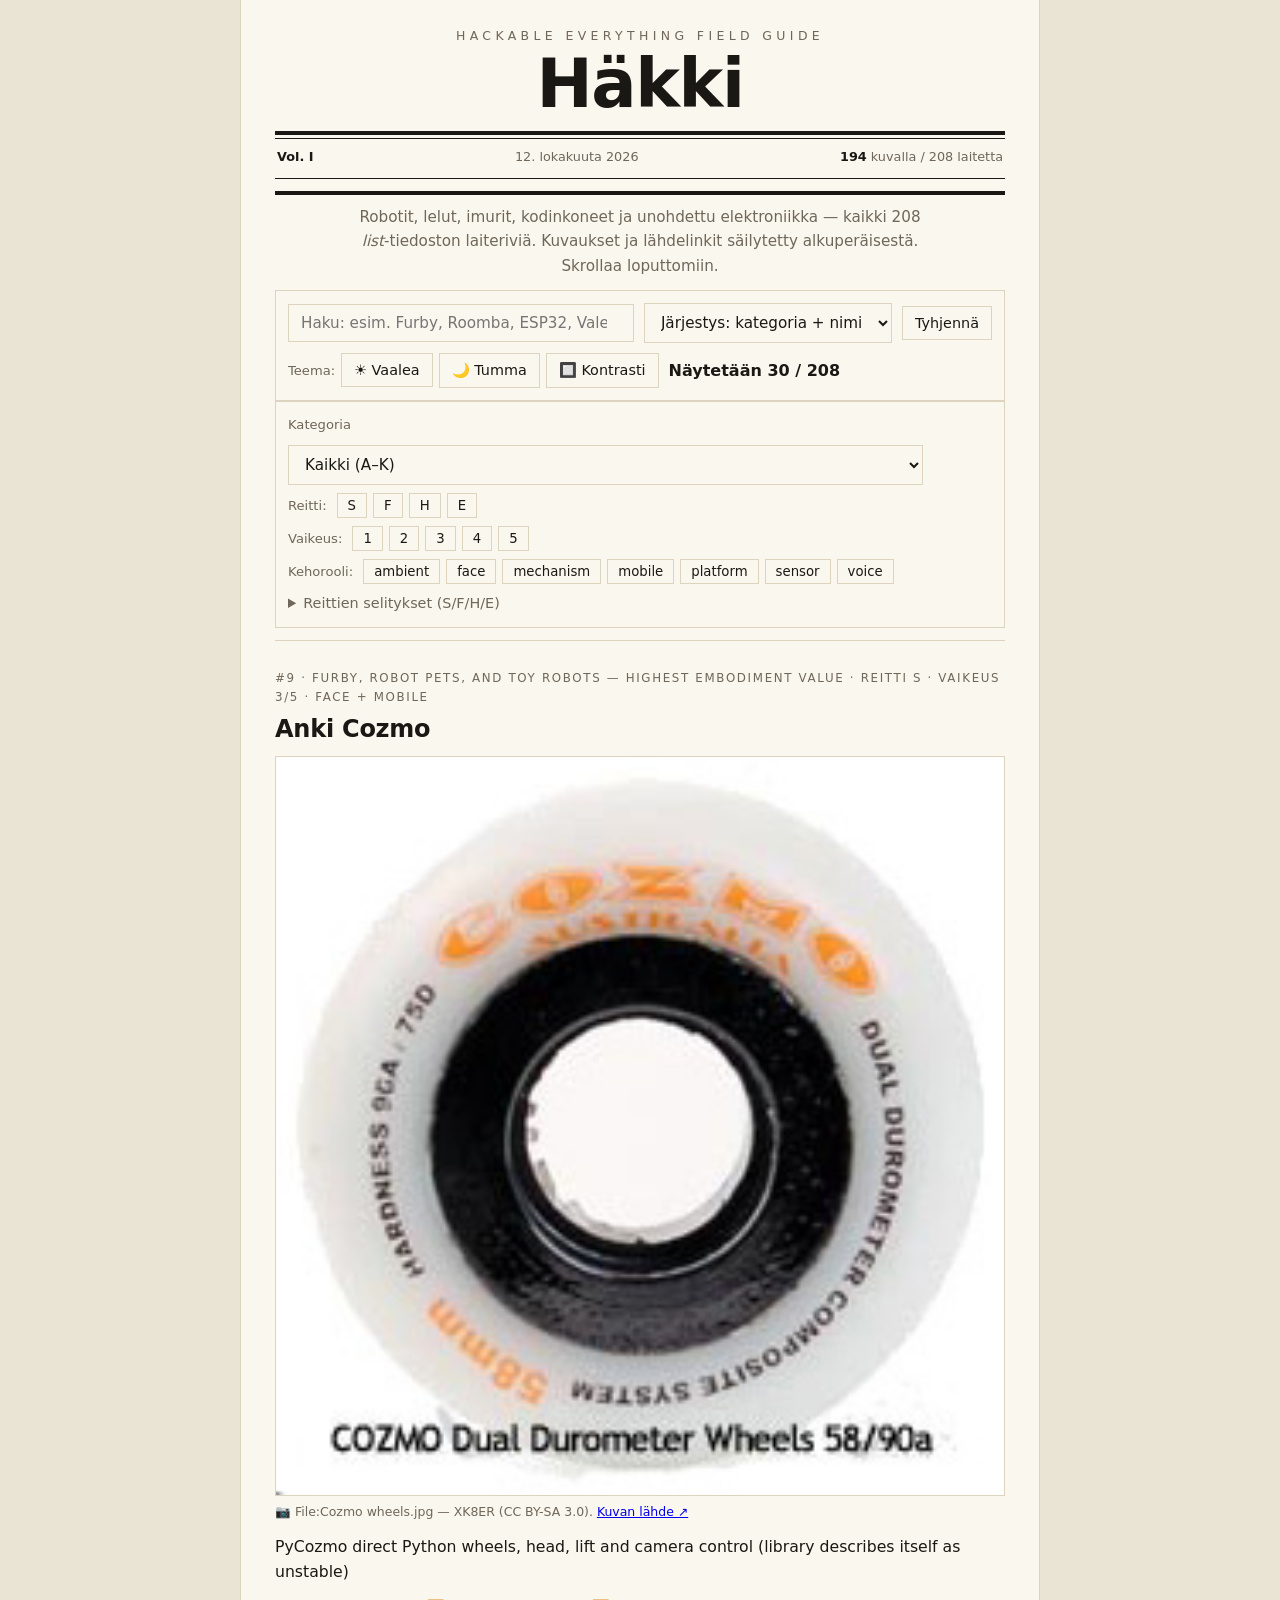
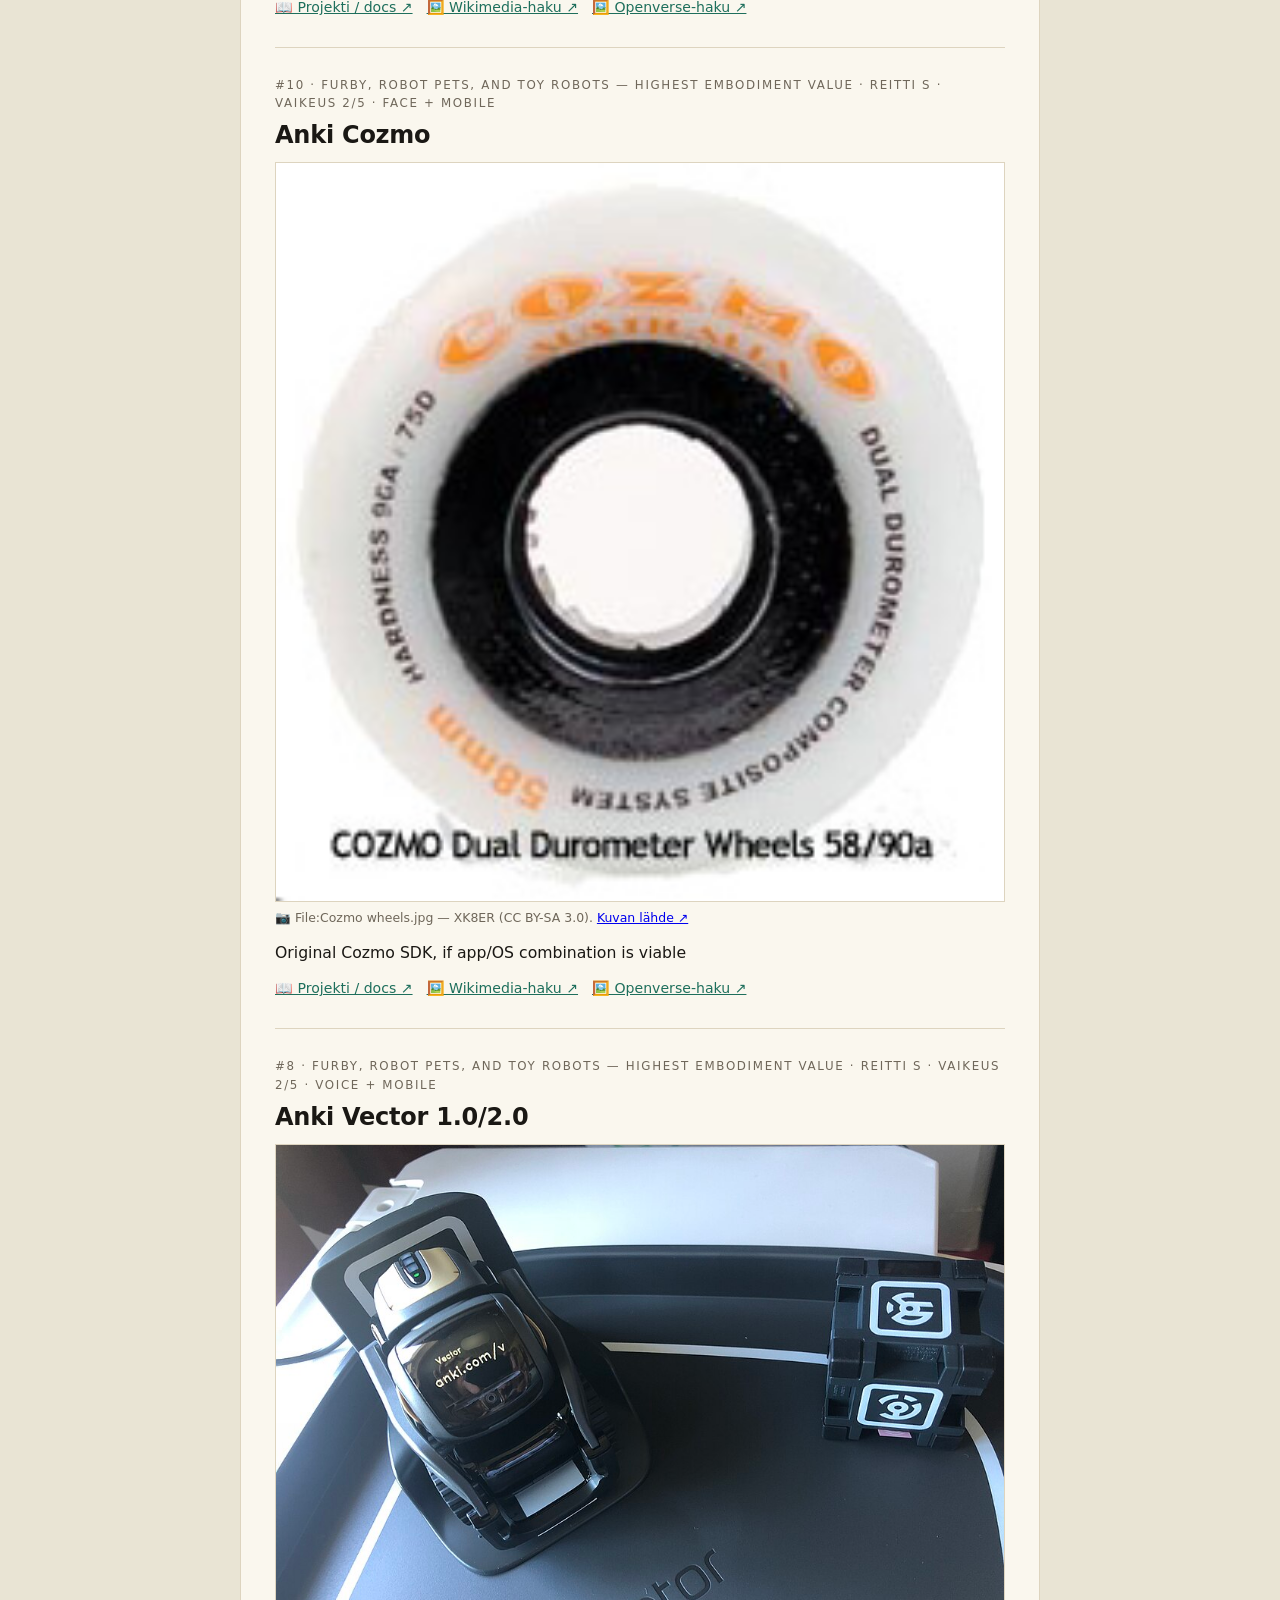
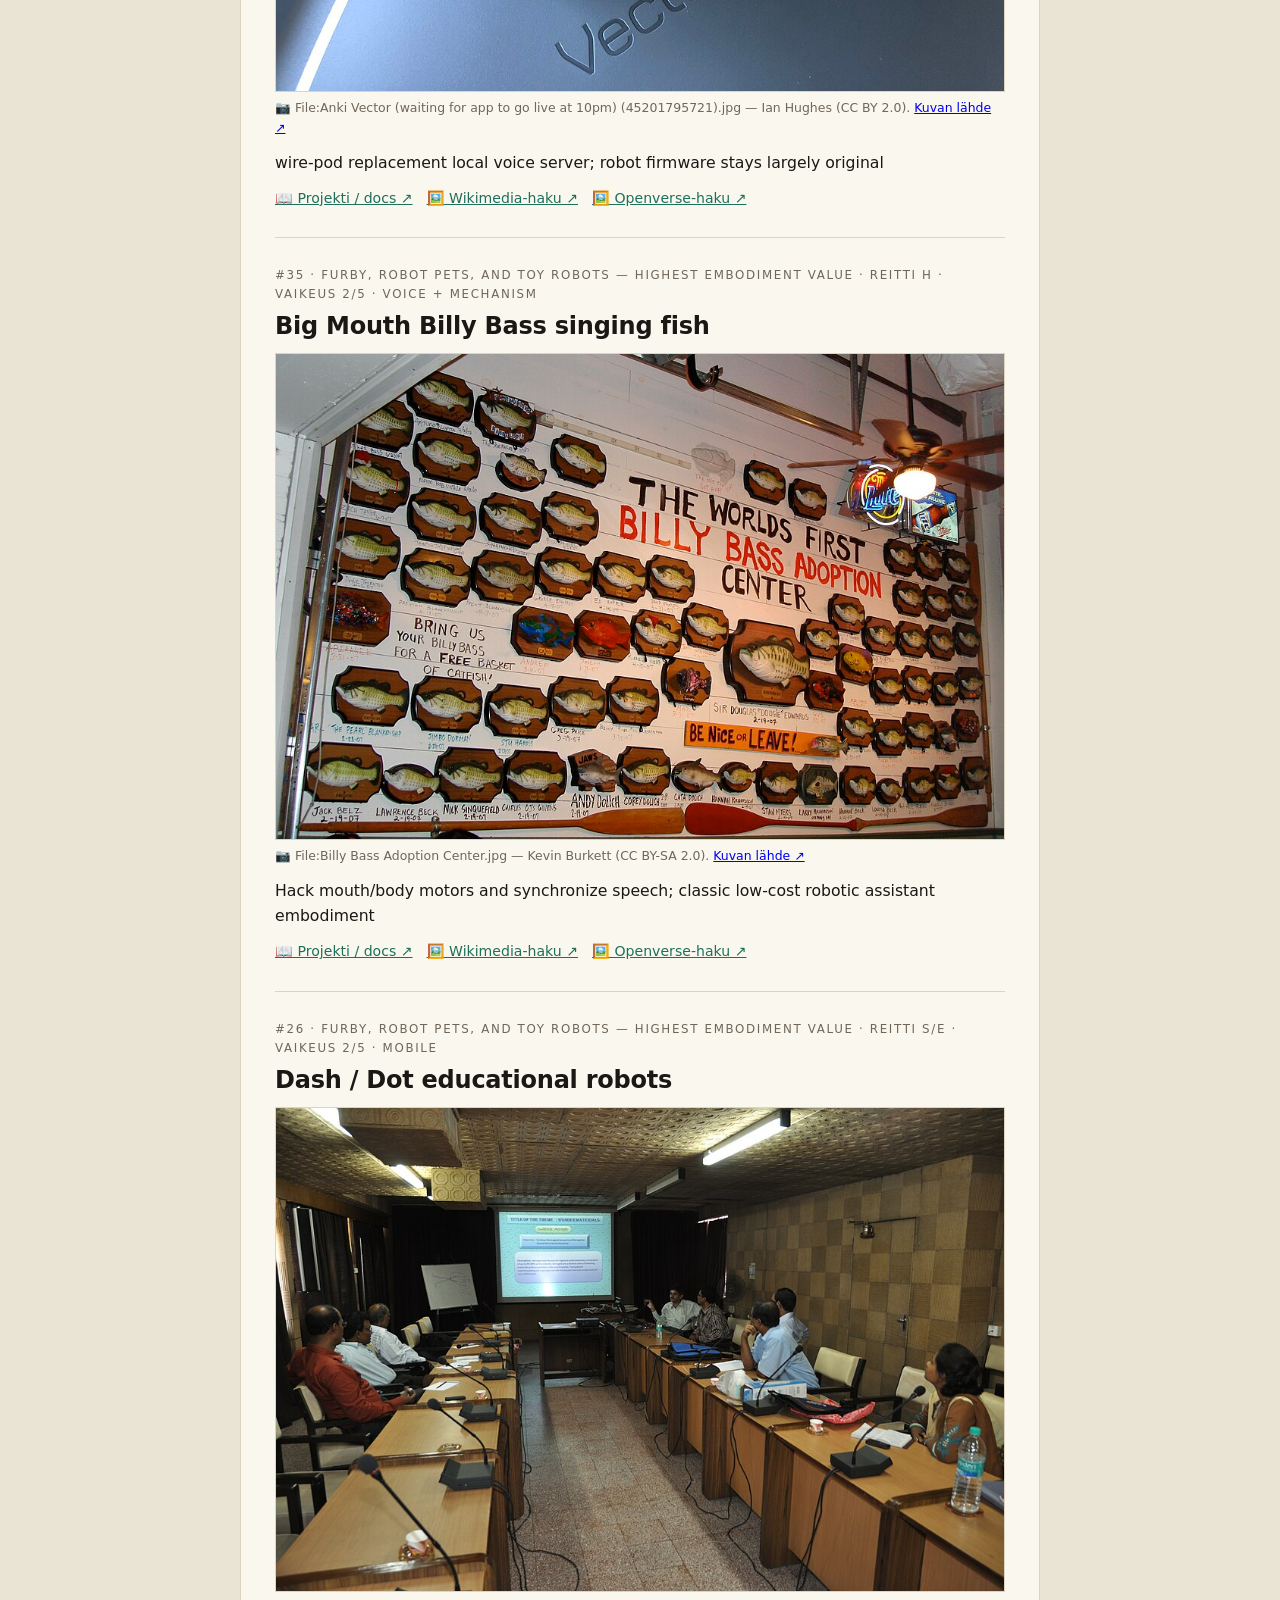
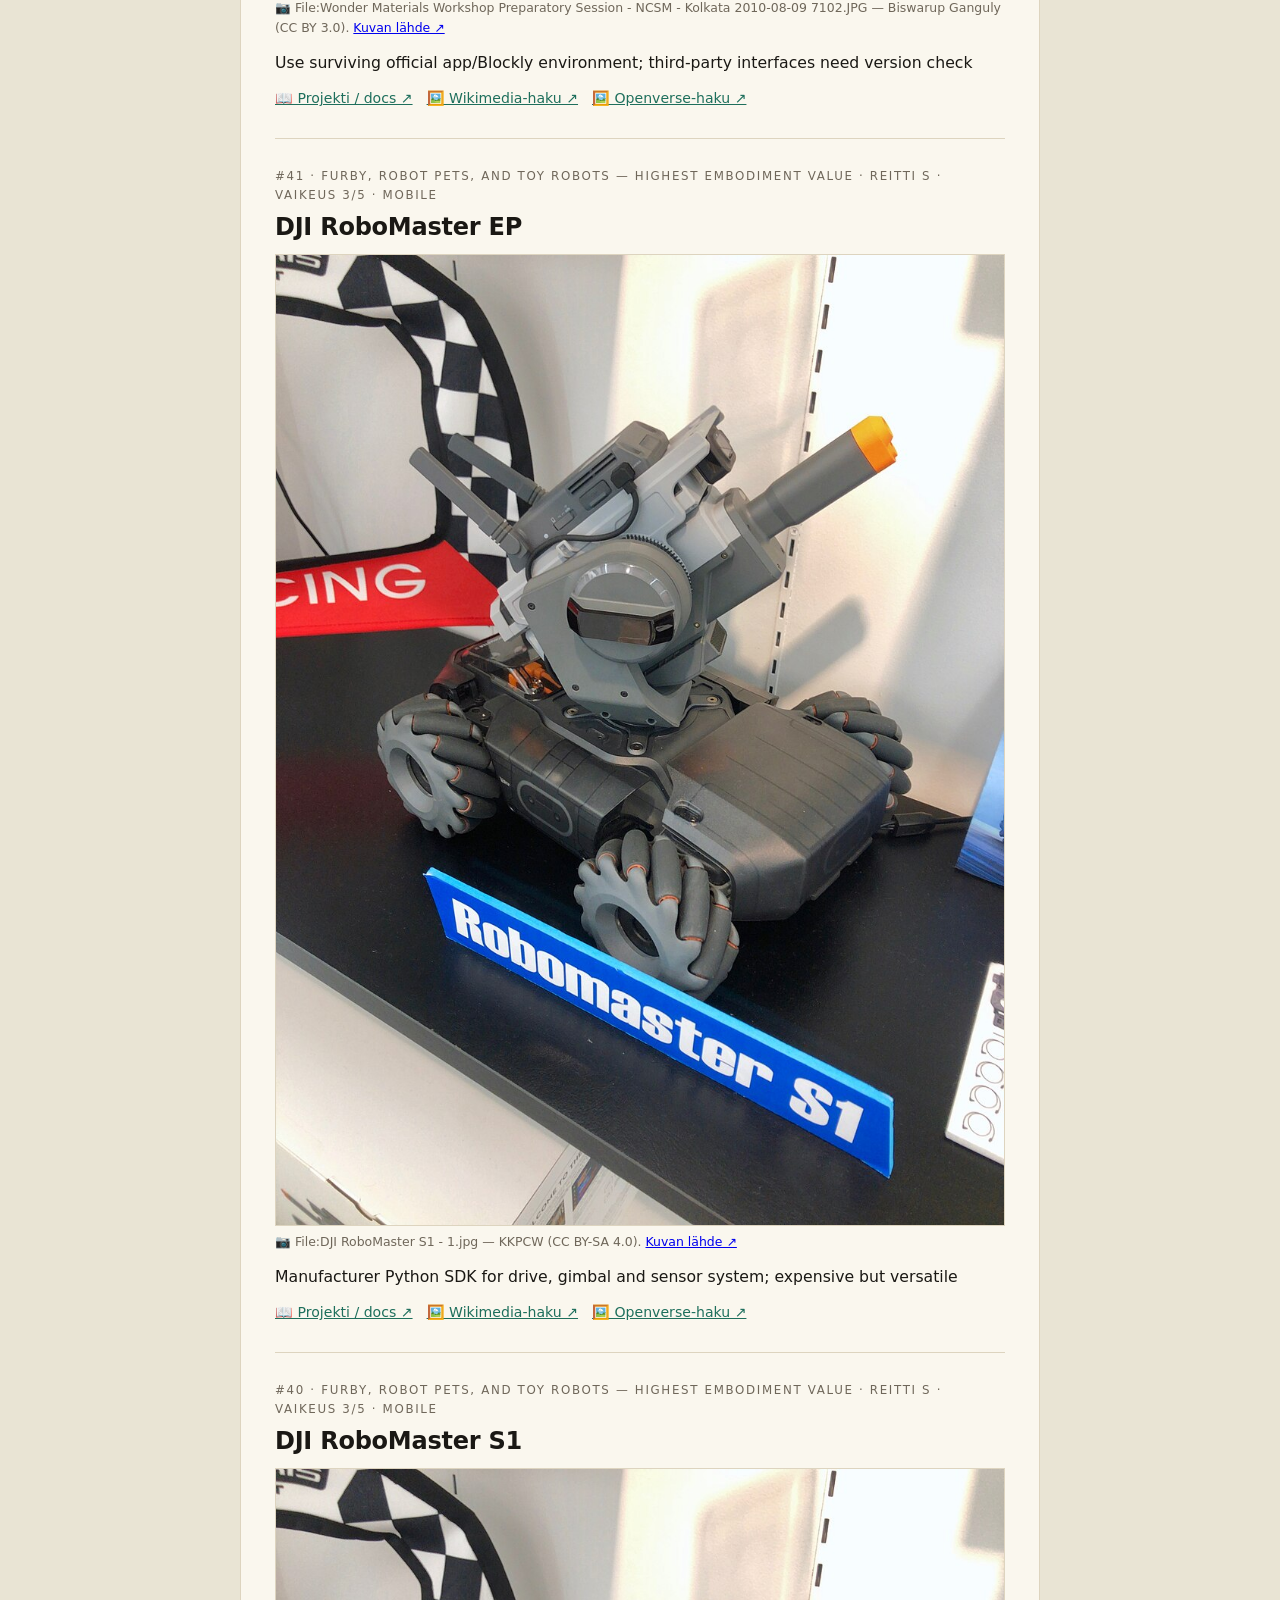
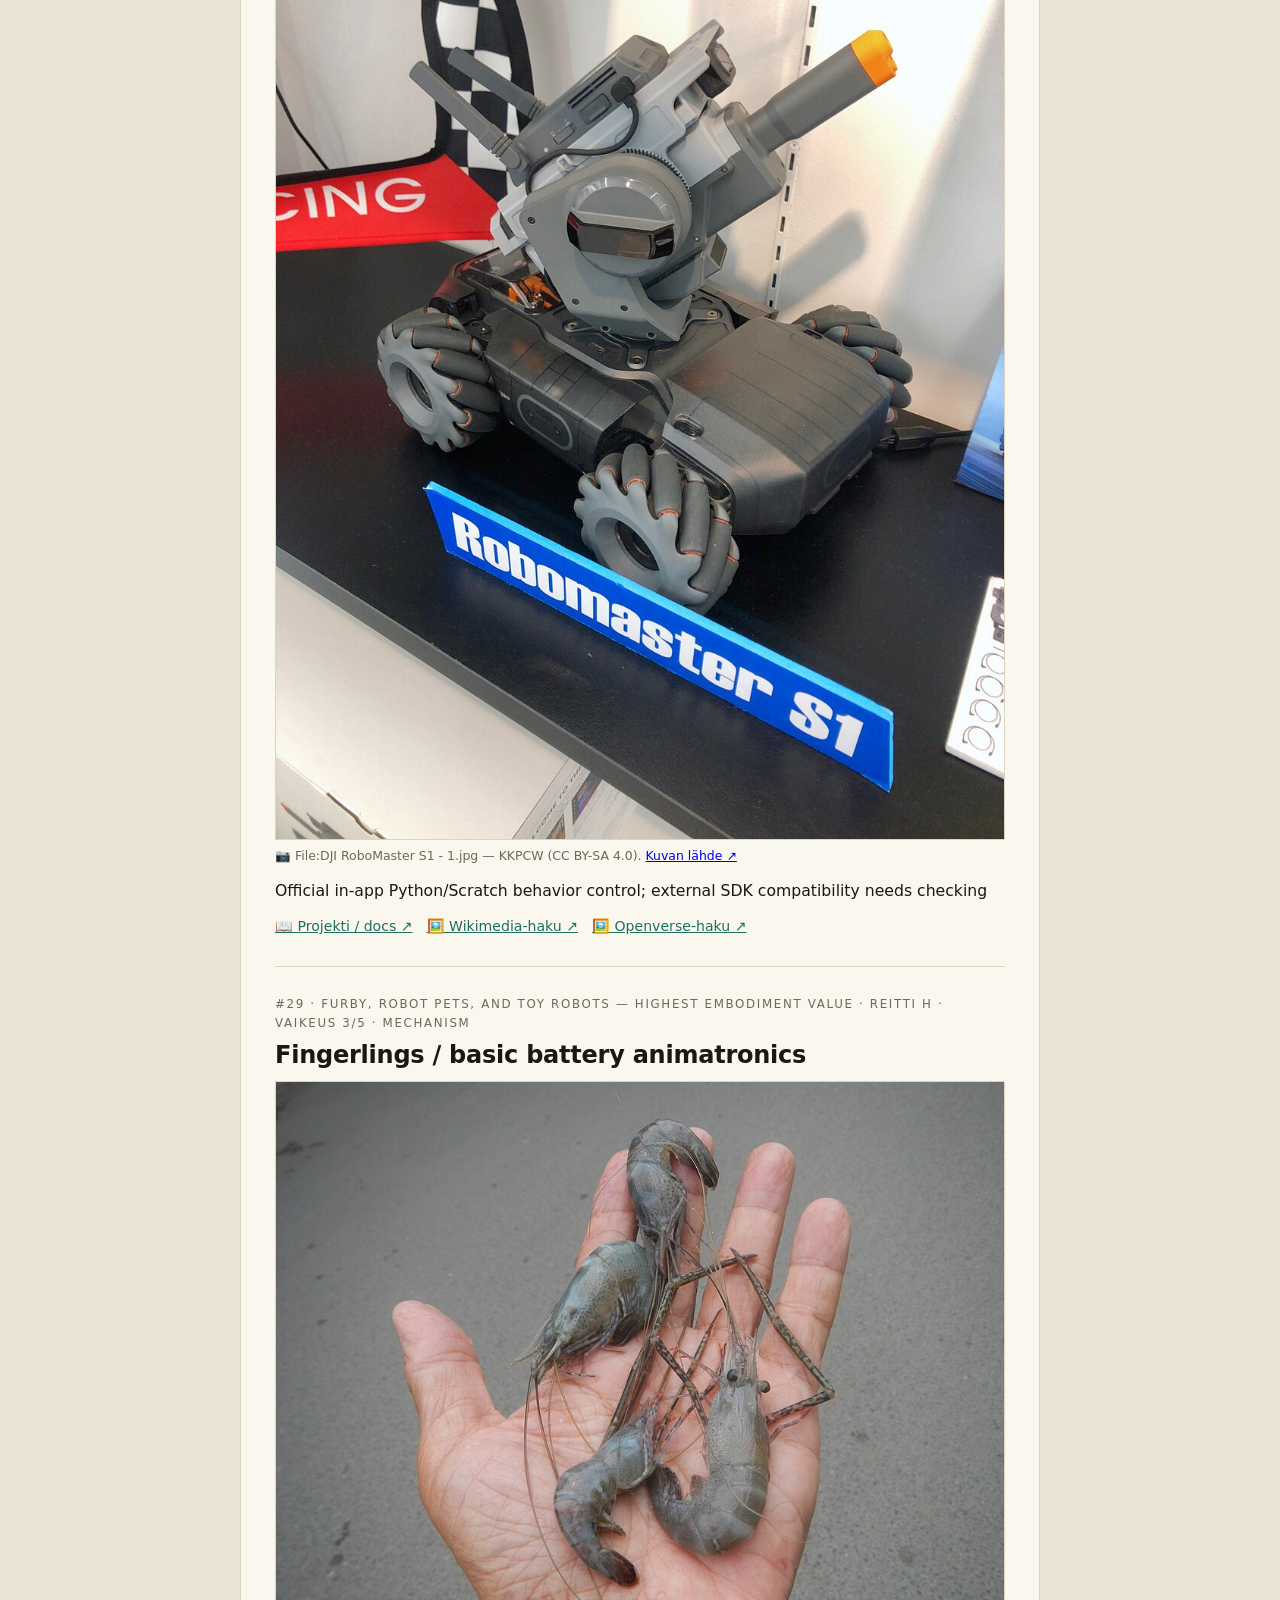
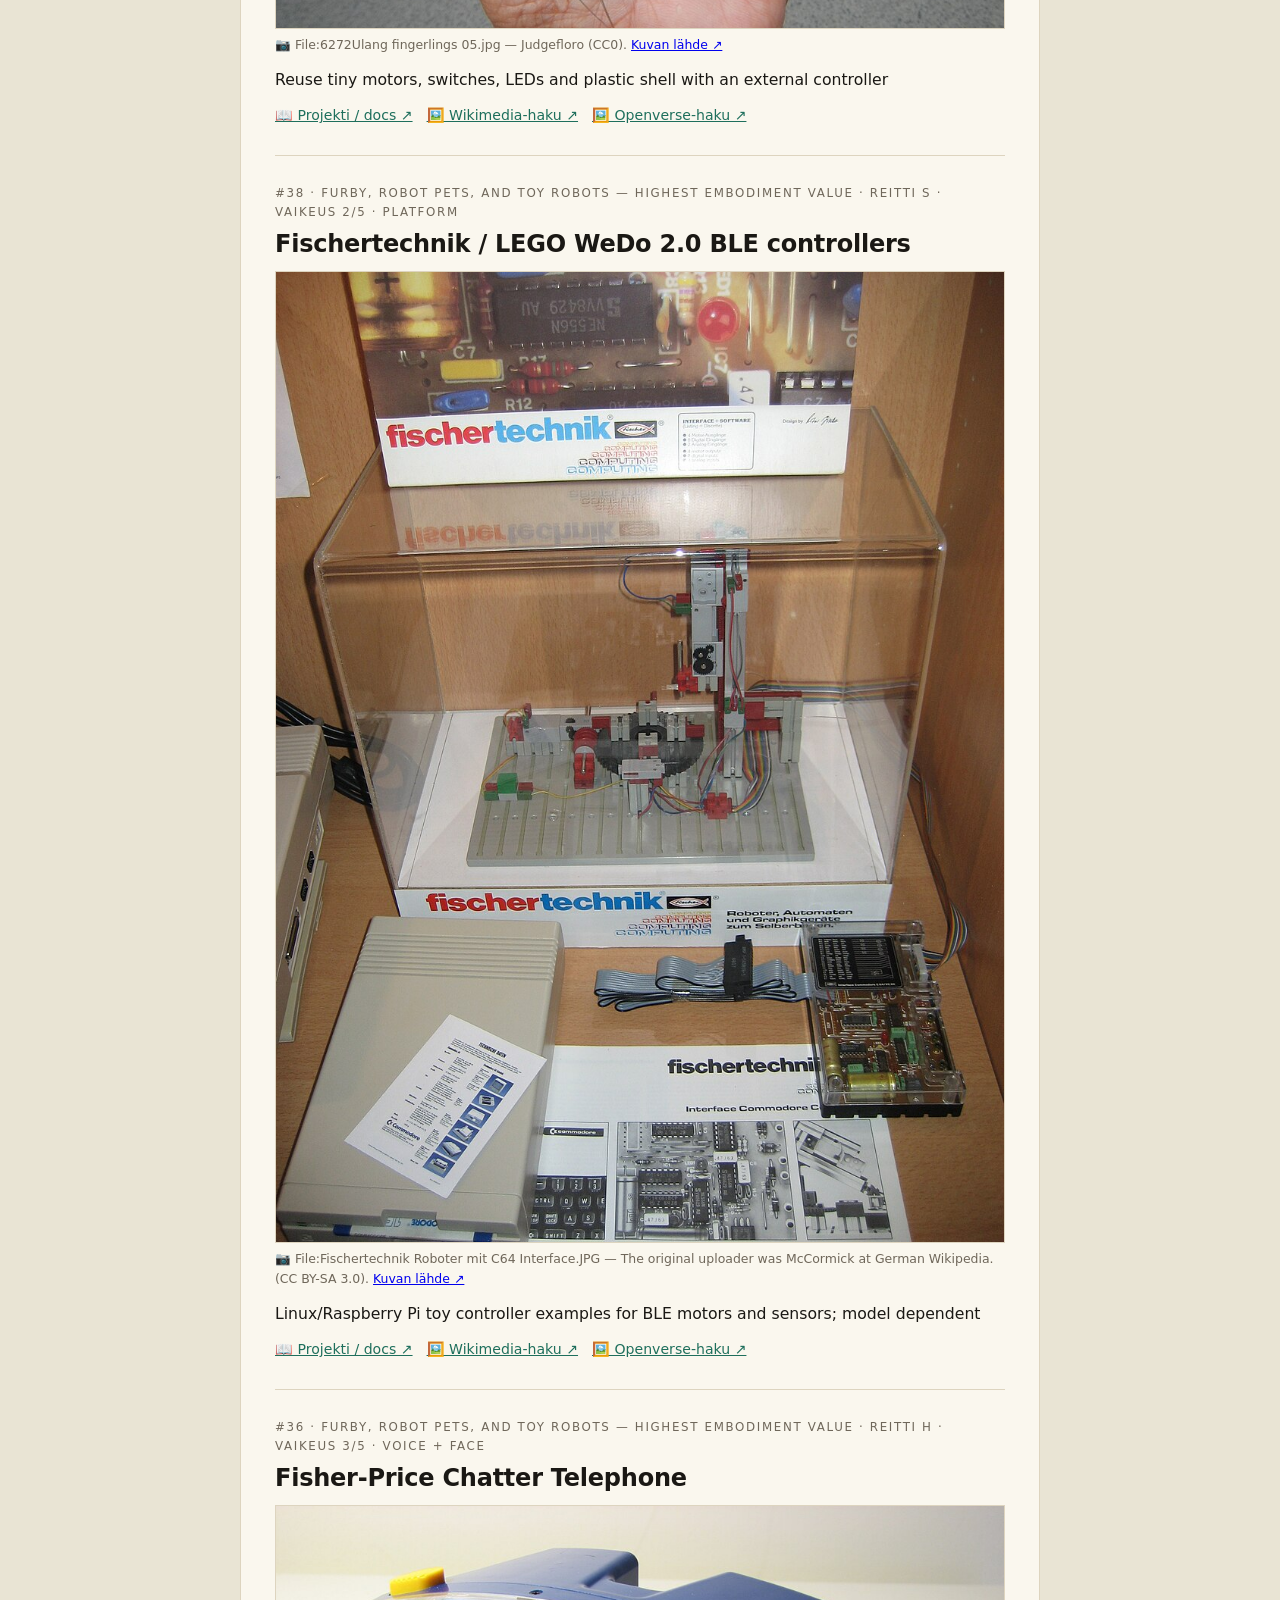
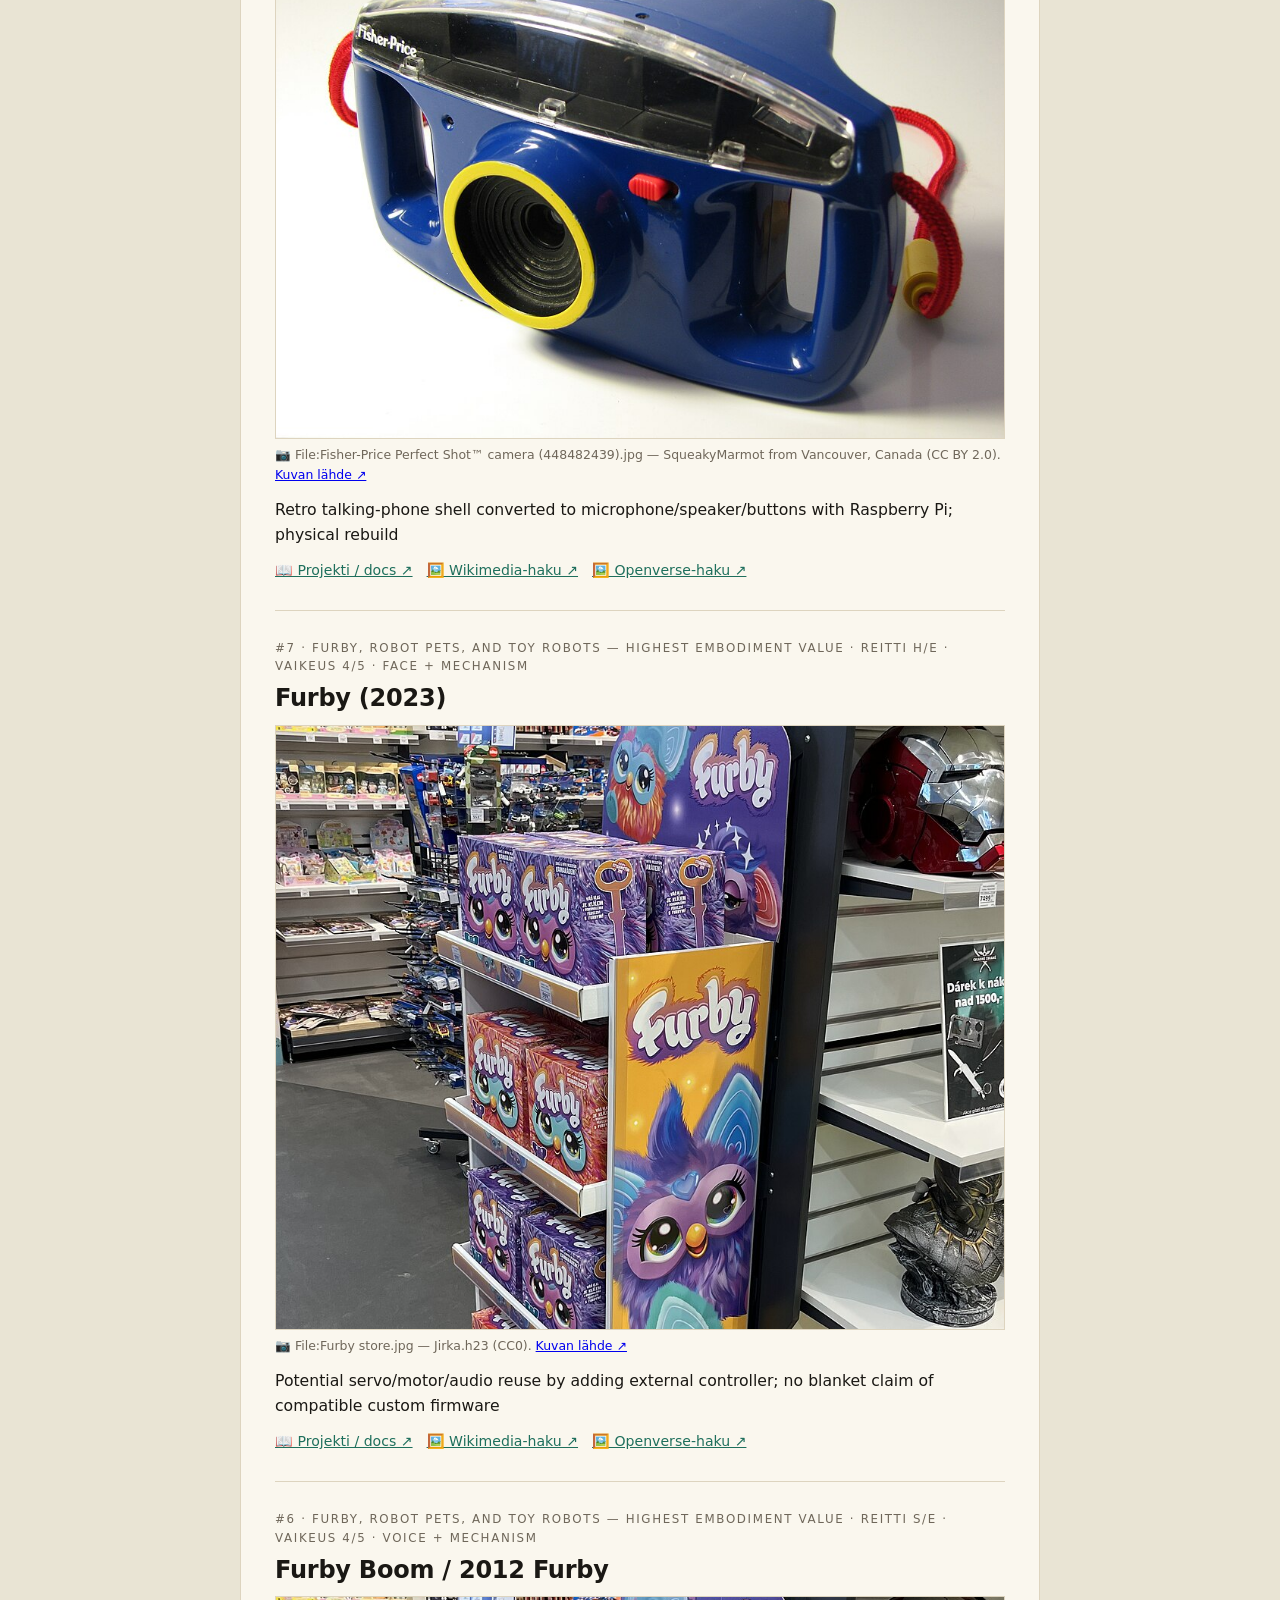
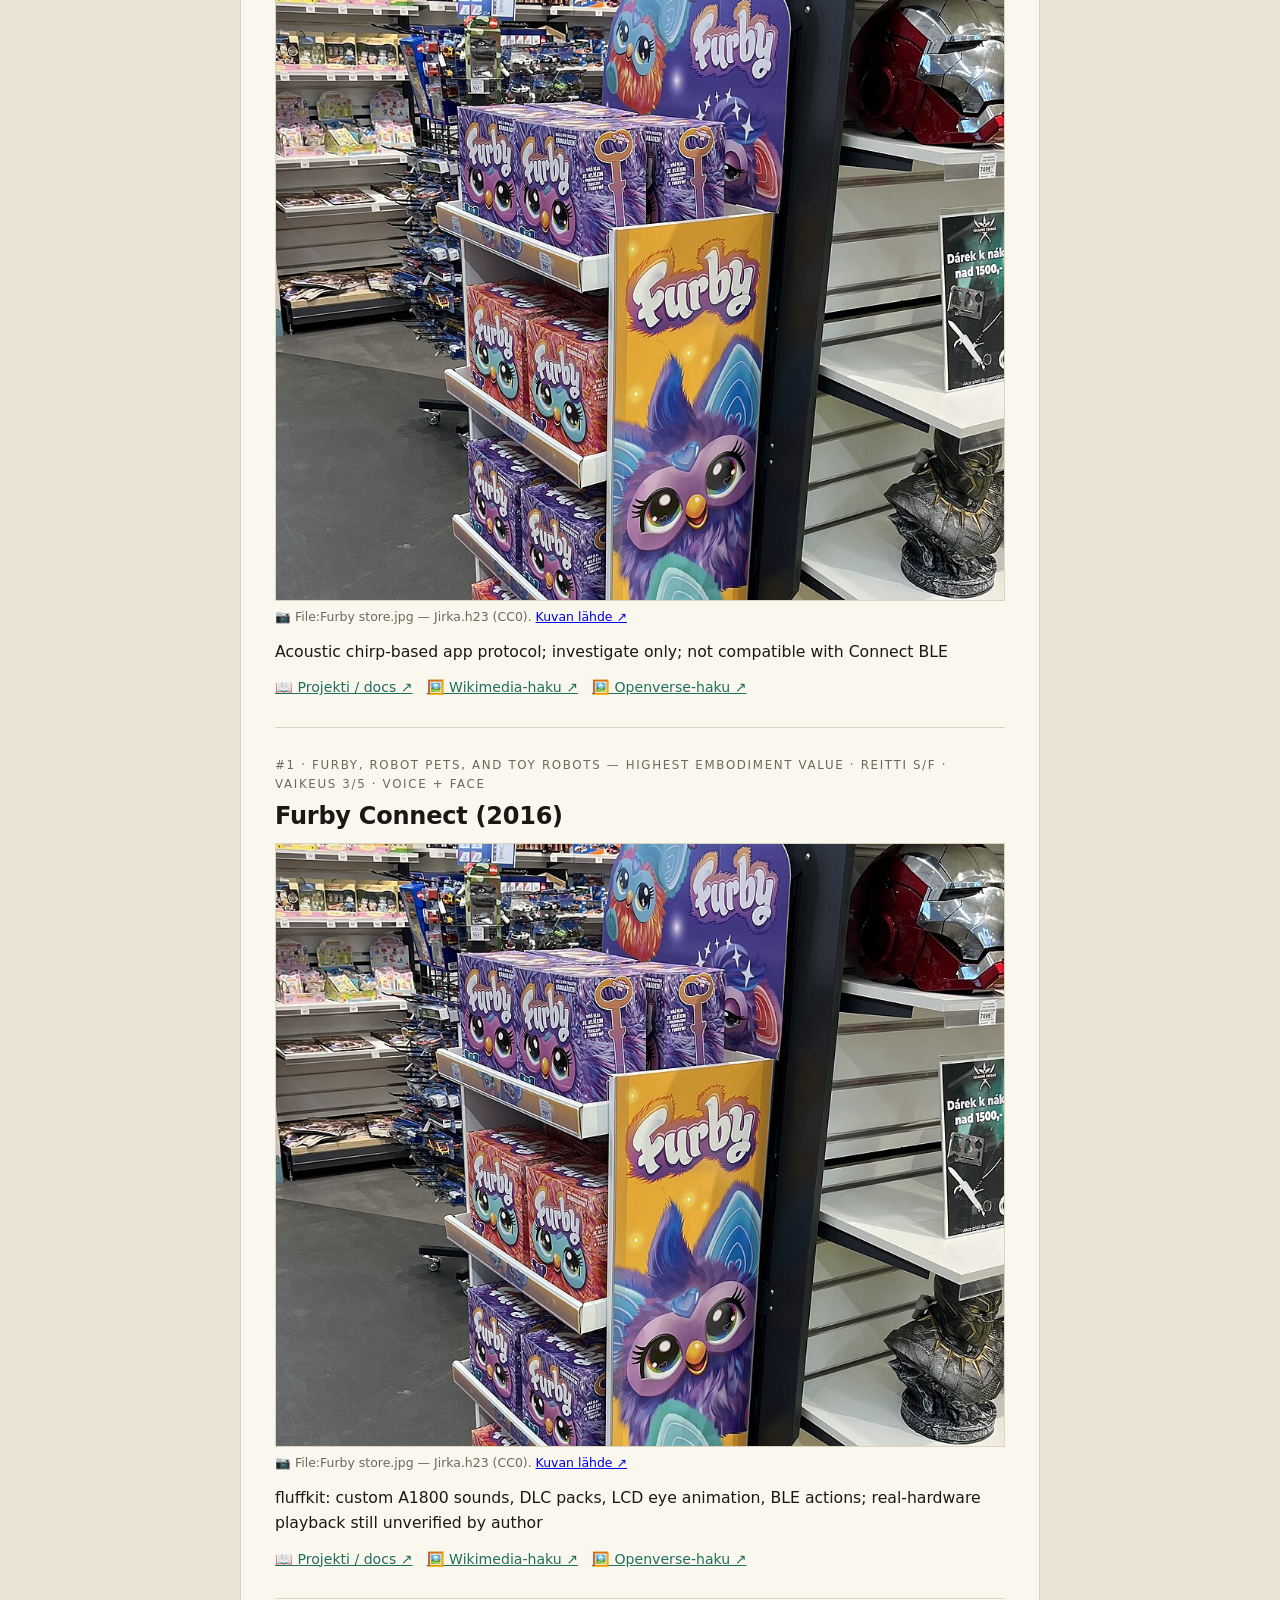
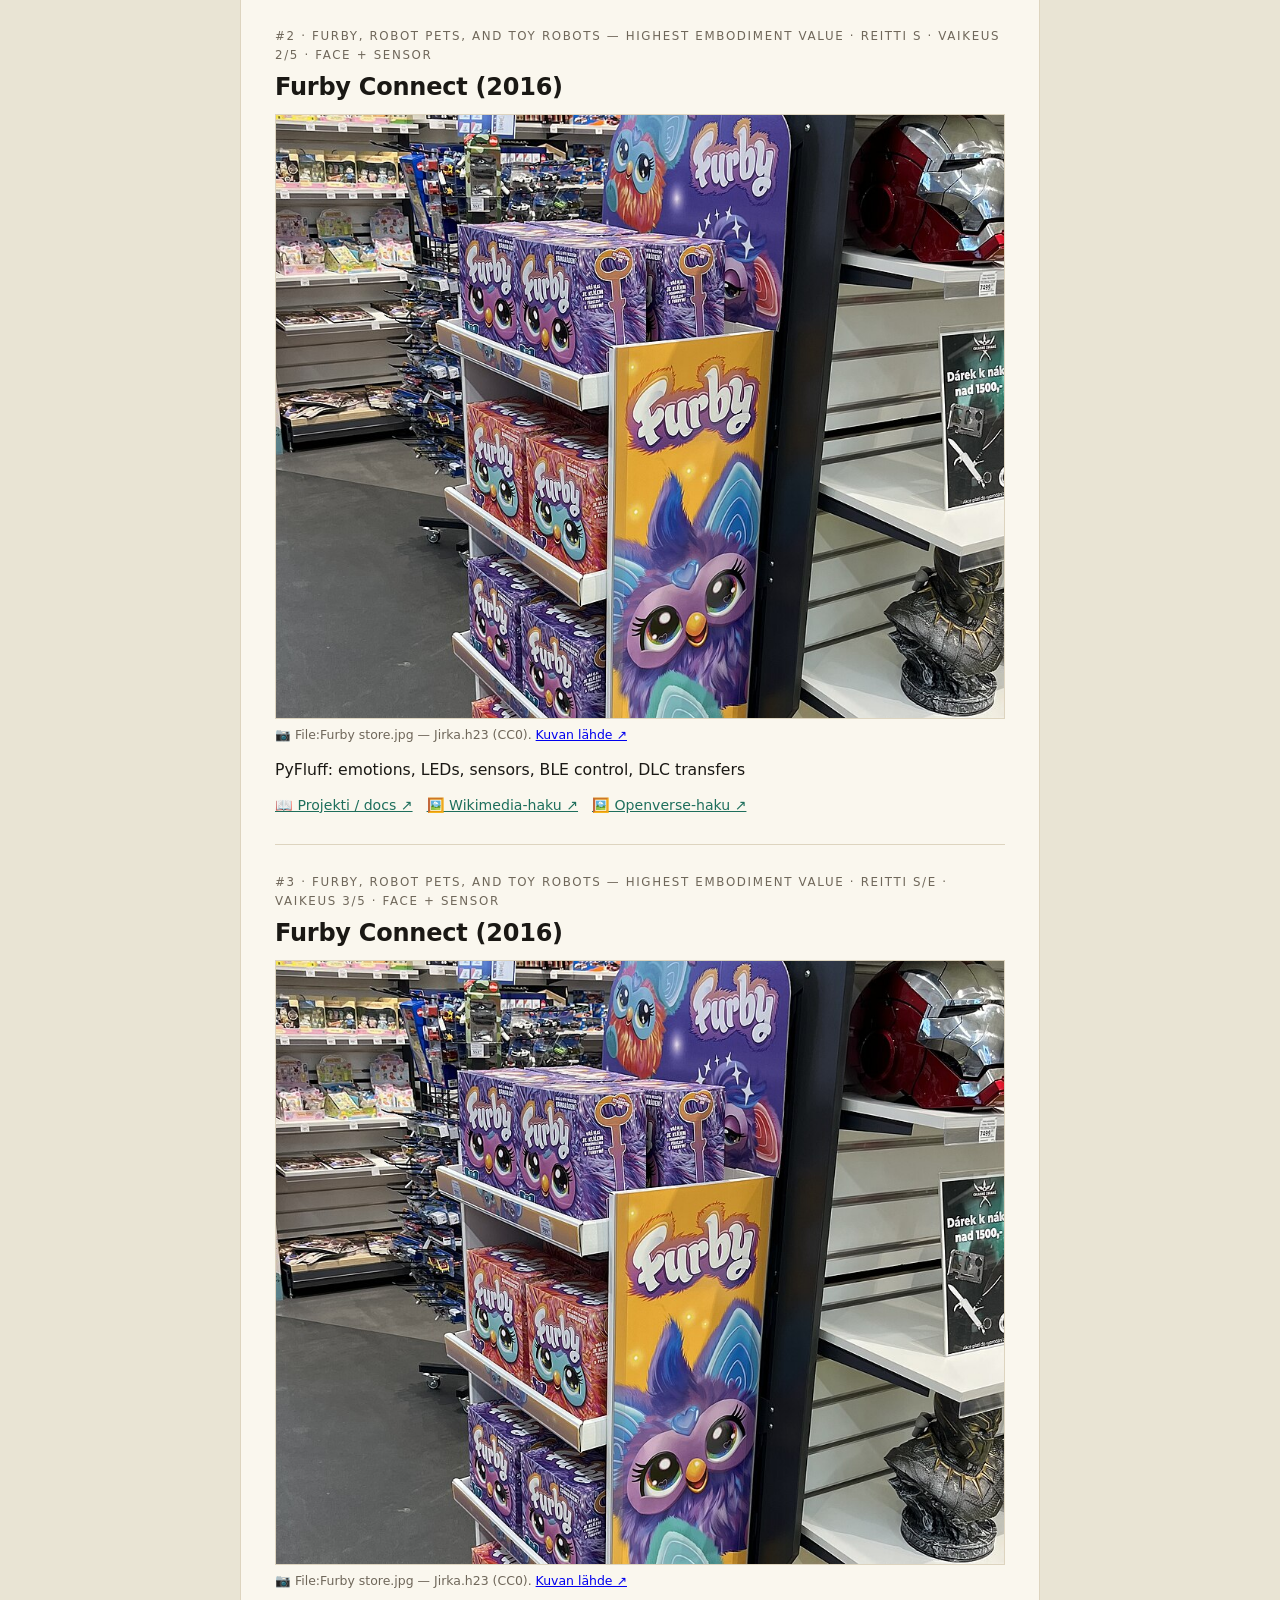
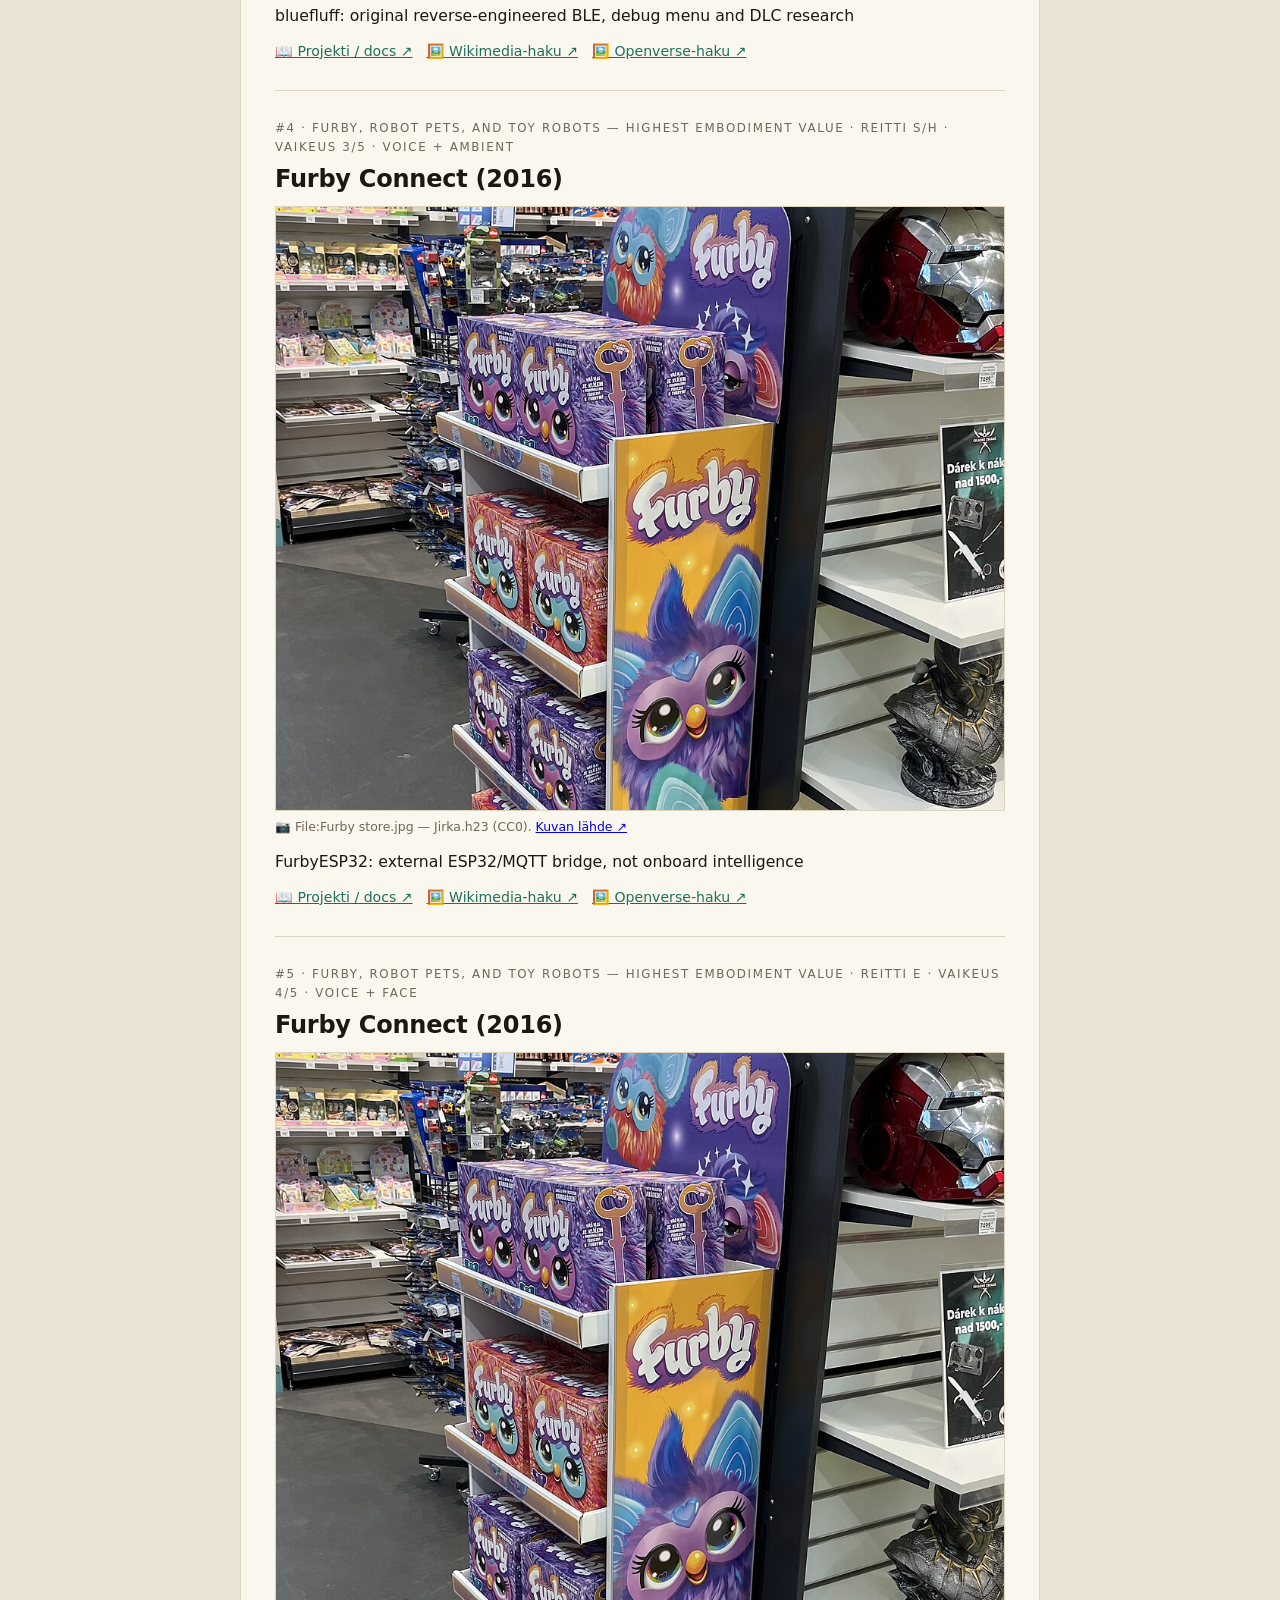
==== commit 27a7e76c: "Frontpage-tyyli: masthead, sans-serif, palstankuvat, endless scroll" ====
--- a/index.html
+++ b/index.html
@@ -5,54 +5,61 @@
 <meta name="viewport" content="width=device-width, initial-scale=1">
 <title>Häkki — Hackable Everything -katalogi (208 laitetta)</title>
 <style>
-:root{--bg:#f6f4ee;--card:#ffffff;--ink:#1d1b16;--muted:#6b655a;--line:#e4ddcf;--acc:#b3541e;--acc2:#1e6f5c;--badge:#efe9db;--shadow:0 2px 10px rgba(30,25,15,.08)}
-[data-theme="dark"]{--bg:#141310;--card:#1e1c17;--ink:#f0e9da;--muted:#b3a88f;--line:#38322a;--acc:#f0a35e;--acc2:#5fd0ae;--badge:#2a261f;--shadow:0 2px 12px rgba(0,0,0,.5)}
-[data-theme="contrast"]{--bg:#ffffff;--card:#ffffff;--ink:#000;--muted:#333;--line:#000;--acc:#005fcc;--acc2:#007a3d;--badge:#eef4ff;--shadow:none}
-[data-theme="play"]{--bg:#fff7ed;--card:#fff;--ink:#3b1d5e;--muted:#7a5f8a}
+:root{--bg:#e9e4d4;--paper:#faf7ee;--ink:#1a1814;--muted:#6f675a;--line:#ddd4bf;--acc:#9a3b1e;--acc2:#1e6f5c;--rule:#1a1814;--badge:#f0ebdb;--shadow:none}
+[data-theme="dark"]{--bg:#0f0e0b;--paper:#171612;--ink:#ece4d2;--muted:#a89d86;--line:#3a342a;--acc:#f0a35e;--acc2:#5fd0ae;--rule:#ece4d2;--badge:#24211b}
+[data-theme="contrast"]{--bg:#fff;--paper:#fff;--ink:#000;--muted:#222;--line:#000;--acc:#005fcc;--acc2:#007a3d;--rule:#000;--badge:#eef4ff}
 *{box-sizing:border-box}
-body{margin:0;background:var(--bg);color:var(--ink);font:16px/1.55 system-ui,-apple-system,"Segoe UI",Roboto,"Noto Sans",sans-serif}
-header{position:sticky;top:0;z-index:5;background:var(--card);border-bottom:1px solid var(--line);padding:14px 18px}
-.wrap{max-width:1200px;margin:0 auto;padding:0 18px 60px}
-h1{font-size:1.5rem;margin:.2em 0 .1em}
-.sub{color:var(--muted);font-size:.95rem;max-width:70ch}
-.toolbar{display:grid;gap:10px;margin:16px 0}
-.panel{background:var(--card);border:1px solid var(--line);border-radius:14px;box-shadow:var(--shadow);padding:14px}
+body{margin:0;background:var(--bg);color:var(--ink);font:16px/1.6 system-ui,-apple-system,"Segoe UI",Roboto,"Helvetica Neue",Arial,"Noto Sans",sans-serif;-webkit-font-smoothing:antialiased}
+.paper{max-width:800px;margin:0 auto;background:var(--paper);border-left:1px solid var(--line);border-right:1px solid var(--line);padding:0 clamp(16px,4vw,34px) 60px;min-height:100vh}
+.masthead{text-align:center;padding:26px 0 0}
+.masthead .source{font-size:.78rem;letter-spacing:.35em;text-transform:uppercase;color:var(--muted);margin:0}
+.masthead h1{font-size:clamp(2.6rem,8vw,4.2rem);margin:.08em 0 .1em;font-weight:900;letter-spacing:-.02em;line-height:1}
+.rule-thick{border:0;border-top:4px solid var(--rule);margin:12px 0 0}
+.rule-thin{border:0;border-top:1px solid var(--rule);margin:3px 0 0}
+.edition{display:flex;justify-content:space-between;gap:6px 14px;flex-wrap:wrap;font-size:.8rem;padding:8px 2px;color:var(--muted)}
+.edition strong{color:var(--ink)}
+.lede{font-size:.95rem;color:var(--muted);text-align:center;max-width:60ch;margin:10px auto 0}
+.toolbar{position:sticky;top:0;z-index:5;background:var(--paper);padding:12px 0;border-bottom:1px solid var(--line)}
+.panel{background:var(--paper);border:1px solid var(--line);padding:12px}
 .row{display:flex;flex-wrap:wrap;gap:10px;align-items:center}
-input[type=search],select{background:var(--bg);color:var(--ink);border:1px solid var(--line);border-radius:10px;padding:9px 12px;font-size:.95rem}
-input[type=search]{flex:1;min-width:220px}
-label{font-size:.85rem;color:var(--muted)}
+input[type=search],select{background:var(--paper);color:var(--ink);border:1px solid var(--line);padding:9px 12px;font-size:.95rem;font-family:inherit}
+input[type=search]{flex:1;min-width:200px}
+label{font-size:.82rem;color:var(--muted)}
 .chipset{display:flex;flex-wrap:wrap;gap:6px}
-.chip{border:1px solid var(--line);background:var(--bg);border-radius:999px;padding:4px 10px;font-size:.83rem;cursor:pointer;user-select:none}
-.chip[aria-pressed=true]{background:var(--ink);color:var(--bg);border-color:var(--ink)}
-.btn{border:1px solid var(--line);background:var(--bg);color:var(--ink);border-radius:10px;padding:8px 12px;cursor:pointer;font-size:.9rem}
-.btn.primary{background:var(--acc);border-color:var(--acc);color:#fff}
-.grid{display:grid;grid-template-columns:repeat(auto-fill,minmax(300px,1fr));gap:14px;margin-top:14px}
-.card{background:var(--card);border:1px solid var(--line);border-radius:14px;overflow:hidden;box-shadow:var(--shadow);display:flex;flex-direction:column}
-.illus{display:flex;align-items:center;gap:12px;padding:14px;border-bottom:1px dashed var(--line);background:linear-gradient(180deg,transparent,rgba(127,127,127,.08))}
-.product-img{width:96px;height:76px;object-fit:contain;background:#fff;border:1px solid var(--line);border-radius:10px;flex:none}
-.emo{font-size:2.4rem;line-height:1;flex:none;width:64px;height:64px;display:grid;place-items:center;border-radius:14px;background:var(--badge);border:1px solid var(--line)}
-.illus small{color:var(--muted)}
-.body{padding:12px 14px;display:flex;flex-direction:column;gap:8px;flex:1}
-.badges{display:flex;flex-wrap:wrap;gap:6px;font-size:.75rem}
-.b{background:var(--badge);border:1px solid var(--line);border-radius:999px;padding:2px 9px}
-.b.route{font-weight:700}
-.desc{font-size:.92rem}
-.meta{font-size:.8rem;color:var(--muted)}
-.links{margin-top:auto;display:flex;flex-wrap:wrap;gap:8px;padding-top:6px}
-.links a{font-size:.85rem;color:var(--acc2)}
+.chip{border:1px solid var(--line);background:var(--paper);color:var(--ink);padding:4px 10px;font-size:.83rem;cursor:pointer;user-select:none;font-family:inherit}
+.chip[aria-pressed=true]{background:var(--ink);color:var(--paper);border-color:var(--ink)}
+.btn{border:1px solid var(--line);background:var(--paper);color:var(--ink);padding:8px 12px;cursor:pointer;font-size:.9rem;font-family:inherit}
 .count{font-weight:700}
-footer{color:var(--muted);font-size:.85rem;margin-top:22px}
-.skip{position:absolute;left:-999px}
-.themes{display:flex;gap:6px;flex-wrap:wrap}
+article.story{padding:28px 0;border-bottom:1px solid var(--line)}
+.story-meta{font-size:.74rem;letter-spacing:.14em;text-transform:uppercase;color:var(--muted);margin:0 0 8px}
+.story h2{font-size:1.5rem;line-height:1.2;margin:0 0 12px;font-weight:800;letter-spacing:-.01em}
+.story img{width:100%;height:auto;display:block;border:1px solid var(--line);background:#fff}
+.cap{font-size:.78rem;color:var(--muted);margin:6px 0 0}
+.ph{border:1px dashed var(--line);padding:30px 16px;text-align:center;color:var(--muted)}
+.ph .big{font-size:2.6rem}
+.copy{font-size:.98rem;margin:12px 0}
+.links{display:flex;flex-wrap:wrap;gap:6px 14px;font-size:.88rem}
+.links a{color:var(--acc2)}
+#sentinel{padding:26px 0 10px;text-align:center;color:var(--muted);font-size:.9rem}
+footer{color:var(--muted);font-size:.85rem;margin-top:26px;border-top:4px solid var(--rule);padding-top:14px}
+.themes{display:flex;gap:6px;flex-wrap:wrap;align-items:center}
 details{font-size:.9rem;color:var(--muted)}
 </style>
 </head>
 <body>
-<header><div class="wrap" style="padding:0">
-<h1>🧰 Häkki — Hackable Everything -katalogi</h1>
-<div class="sub">208 laiteriviä <em>list</em>-tiedostosta. 194 laitemallille löytyi paikallinen Wikimedia Commons -kuva; muissa korteissa näkyy kuvapaikkamerkki ja kuvahaku. Kuvaukset ja lähdelinkit säilytetty alkuperäisestä. Teemat + suodattimet + haku toimivat offline.</div>
-</div></header>
-<div class="wrap">
+<div class="paper">
+<header class="masthead">
+<p class="source">Hackable Everything Field Guide</p>
+<h1>Häkki</h1>
+<hr class="rule-thick"><hr class="rule-thin">
+<div class="edition">
+<span><strong>Vol. I</strong></span>
+<span>12. lokakuuta 2026</span>
+<span><strong>194</strong> kuvalla / 208 laitetta</span>
+</div>
+<hr class="rule-thin"><hr class="rule-thick">
+<p class="lede">Robotit, lelut, imurit, kodinkoneet ja unohdettu elektroniikka — kaikki 208 <em>list</em>-tiedoston laiteriviä. Kuvaukset ja lähdelinkit säilytetty alkuperäisestä. Skrollaa loputtomiin.</p>
+</header>
 <div class="toolbar">
 <div class="panel">
 <div class="row">
@@ -84,7 +91,8 @@
 S = ohjelmisto (app/API/BLE/IR/serial, vakiofirmis säilyy) · F = vaihtoehtofirmis/jailbreak · H = hardware (avaa, juota, UART/JTAG, mikrokontrolleri) · E = kokeellinen/epävarma reitti. Vaikeus 1 aloittelija … 5 spesialisti. Kehorooli: laitteen paras rooli kehona (face/voice/mobile/arm/sensor/ambient/mechanism/platform/none).</details>
 </div>
 </div>
-<div class="grid" id="grid"></div>
+<div class="feed" id="grid"></div>
+<div id="sentinel" aria-live="polite"></div>
 <footer>
 <p><strong>Kuvat:</strong> 194 / 203 yksilöllisestä laitemallista on paikallinen Commons-kuva; 9 jäi ilman varmennettua osumaa ja näytetään paikkamerkkinä. Kortti kertoo kuvan tekijän, lisenssin ja lähdesivun. Käytä kuvia ilmoitetun lisenssin ehdoilla. Muut kortit tarjoavat Wikimedia- ja Openverse-haut.</p>
 <p>Lähde: paikallinen <code>list</code>-tiedosto (12.10.2026). Tätä HTML:ää voi teemata yllä olevilla napeilla; valinta tallentuu selaimeen.</p>
@@ -121,31 +129,53 @@
 }
 function card(d){
  const w=encodeURIComponent(d.device);
- return `<article class="card">
- <div class="illus">${d.image?`<img class="product-img" src="${esc(d.image)}" alt="${esc(d.device)} — ${esc(d.image_title)}" loading="lazy">`:`<div class="emo">${d.emoji}</div>`}<div><strong>${d.cat}. ${esc(d.cat_title).slice(0,60)}</strong><br><small>${d.image?`📷 Commons-kuva: ${esc(d.image_title)}`:`🖼️ Ei varmennettua paikallista laitekuvaa — kuvituspaikka.`}</small></div></div>
- <div class="body">
- <div><strong>#${d.id} ${esc(d.device)}</strong></div>
- <div class="badges"><span class="b route">${esc(d.route)}</span><span class="b">Vaikeus ${esc(d.effort)}</span><span class="b">${esc(d.role)}</span><span class="b">Kat. ${esc(d.cat)}</span></div>
- <div class="desc">${esc(d.what)}</div>
+ const img=d.image
+  ?`<img src="${esc(d.image)}" alt="${esc(d.device)} — ${esc(d.image_title)}" loading="lazy" decoding="async">
+    <p class="cap">📷 ${esc(d.image_title)} — ${esc(d.image_artist||"Commons-tiedot")} (${esc(d.image_license)}). <a href="${esc(d.image_page)}" target="_blank" rel="noopener">Kuvan lähde ↗</a></p>`
+  :`<div class="ph"><div class="big">${d.emoji}</div><p style="font-size:.85rem">Ei varmennettua laitekuvaa — kuvituspaikka.</p></div>`;
+ return `<article class="story">
+ <p class="story-meta">#${d.id} · ${esc(d.cat_title)} · reitti ${esc(d.route)} · vaikeus ${esc(d.effort)} · ${esc(d.role)}</p>
+ <h2>${esc(d.device)}</h2>
+ ${img}
+ <p class="copy">${esc(d.what)}</p>
  <div class="links">
- ${d.url?`<a href="${esc(d.url)}" target="_blank" rel="noopener">📖 Projekti / docs ↗</a>`:`<span class="meta">Ei lähdelinkkiä</span>`}
+ ${d.url?`<a href="${esc(d.url)}" target="_blank" rel="noopener">📖 Projekti / docs ↗</a>`:`<span>Ei lähdelinkkiä</span>`}
  <a href="https://commons.wikimedia.org/w/index.php?search=${w}&title=Special:MediaSearch&type=image" target="_blank" rel="noopener">🖼️ Wikimedia-haku ↗</a>
  <a href="https://openverse.org/search/image?q=${w}" target="_blank" rel="noopener">🖼️ Openverse-haku ↗</a>
  </div>
- <div class="meta">${d.image?`Kuvan tekijä: ${esc(d.image_artist||"Commons-tiedot")}; lisenssi: ${esc(d.image_license)}. <a href="${esc(d.image_page)}" target="_blank" rel="noopener">Kuvan lähde ↗</a>`:`Kuvaa ei löytynyt varmennetusta lähteestä; avaa kuvahaku alta.`} Kuvaus säilytetty list-tiedostosta.</div>
- </div></article>`;
+ </article>`;
 }
 function esc(s){return String(s).replace(/[&<>"']/g,c=>({"&":"&amp;","<":"&lt;",">":"&gt;",'"':"&quot;","'":"&#39;"}[c]));}
+const PAGE=15;
+let list=[], shown=0;
+const sentinel=$("#sentinel");
 function render(){
- let arr=DATA.filter(match);
- if(state.sort==="name")arr.sort((a,b)=>a.device.localeCompare(b.device,"fi"));
- else if(state.sort==="diff-asc")arr.sort((a,b)=>a.diff-b.diff||a.device.localeCompare(b.device,"fi"));
- else if(state.sort==="diff-desc")arr.sort((a,b)=>b.diff-a.diff||a.device.localeCompare(b.device,"fi"));
- else arr.sort((a,b)=>a.cat.localeCompare(b.cat)||a.device.localeCompare(b.device,"fi"));
- $("#grid").innerHTML=arr.map(card).join("");
- $("#count").textContent=`Näytetään ${arr.length} / ${DATA.length}`;
- $("#hint").textContent=arr.length===0?"— ei osumia, tyhjennä suodattimet.":"";
+ list=DATA.filter(match);
+ if(state.sort==="name")list.sort((a,b)=>a.device.localeCompare(b.device,"fi"));
+ else if(state.sort==="diff-asc")list.sort((a,b)=>a.diff-b.diff||a.device.localeCompare(b.device,"fi"));
+ else if(state.sort==="diff-desc")list.sort((a,b)=>b.diff-a.diff||a.device.localeCompare(b.device,"fi"));
+ else list.sort((a,b)=>a.cat.localeCompare(b.cat)||a.device.localeCompare(b.device,"fi"));
+ shown=0;
+ $("#grid").innerHTML="";
+ appendMore();
 }
+function appendMore(){
+ const next=list.slice(shown,shown+PAGE);
+ if(next.length){
+  $("#grid").insertAdjacentHTML("beforeend",next.map(card).join(""));
+  shown+=next.length;
+ }
+ if(list.length===0){
+  $("#count").textContent="Ei osumia";
+  $("#hint").textContent="— tyhjennä suodattimet.";
+  sentinel.textContent="";
+ }else{
+  $("#count").textContent=`Näytetään ${shown} / ${list.length}`;
+  $("#hint").textContent="";
+  sentinel.textContent=shown<list.length?"Skrollaa — lisää juttuja tulossa…":"— Etusivun loppu —";
+ }
+}
+new IntersectionObserver(es=>{if(es[0].isIntersecting)appendMore();},{rootMargin:"600px"}).observe(sentinel);
 render();
 </script>
 </body>
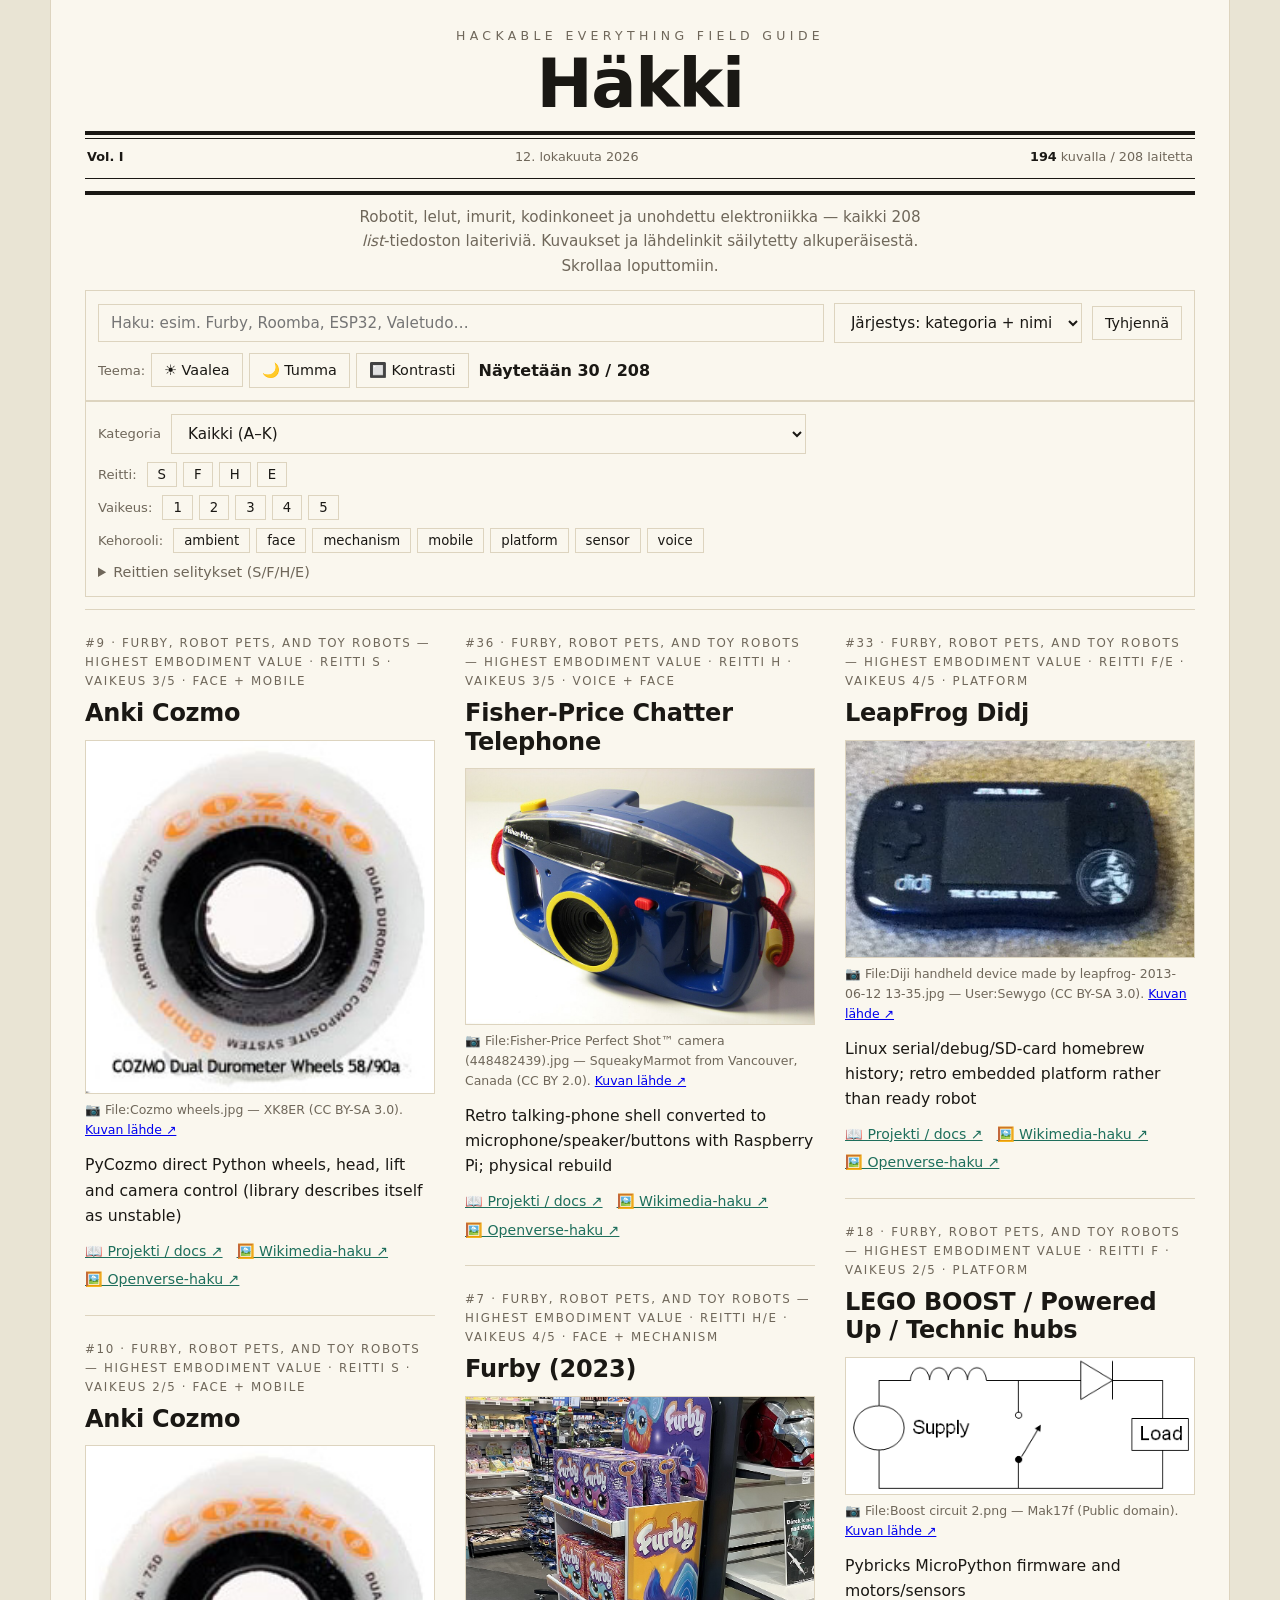
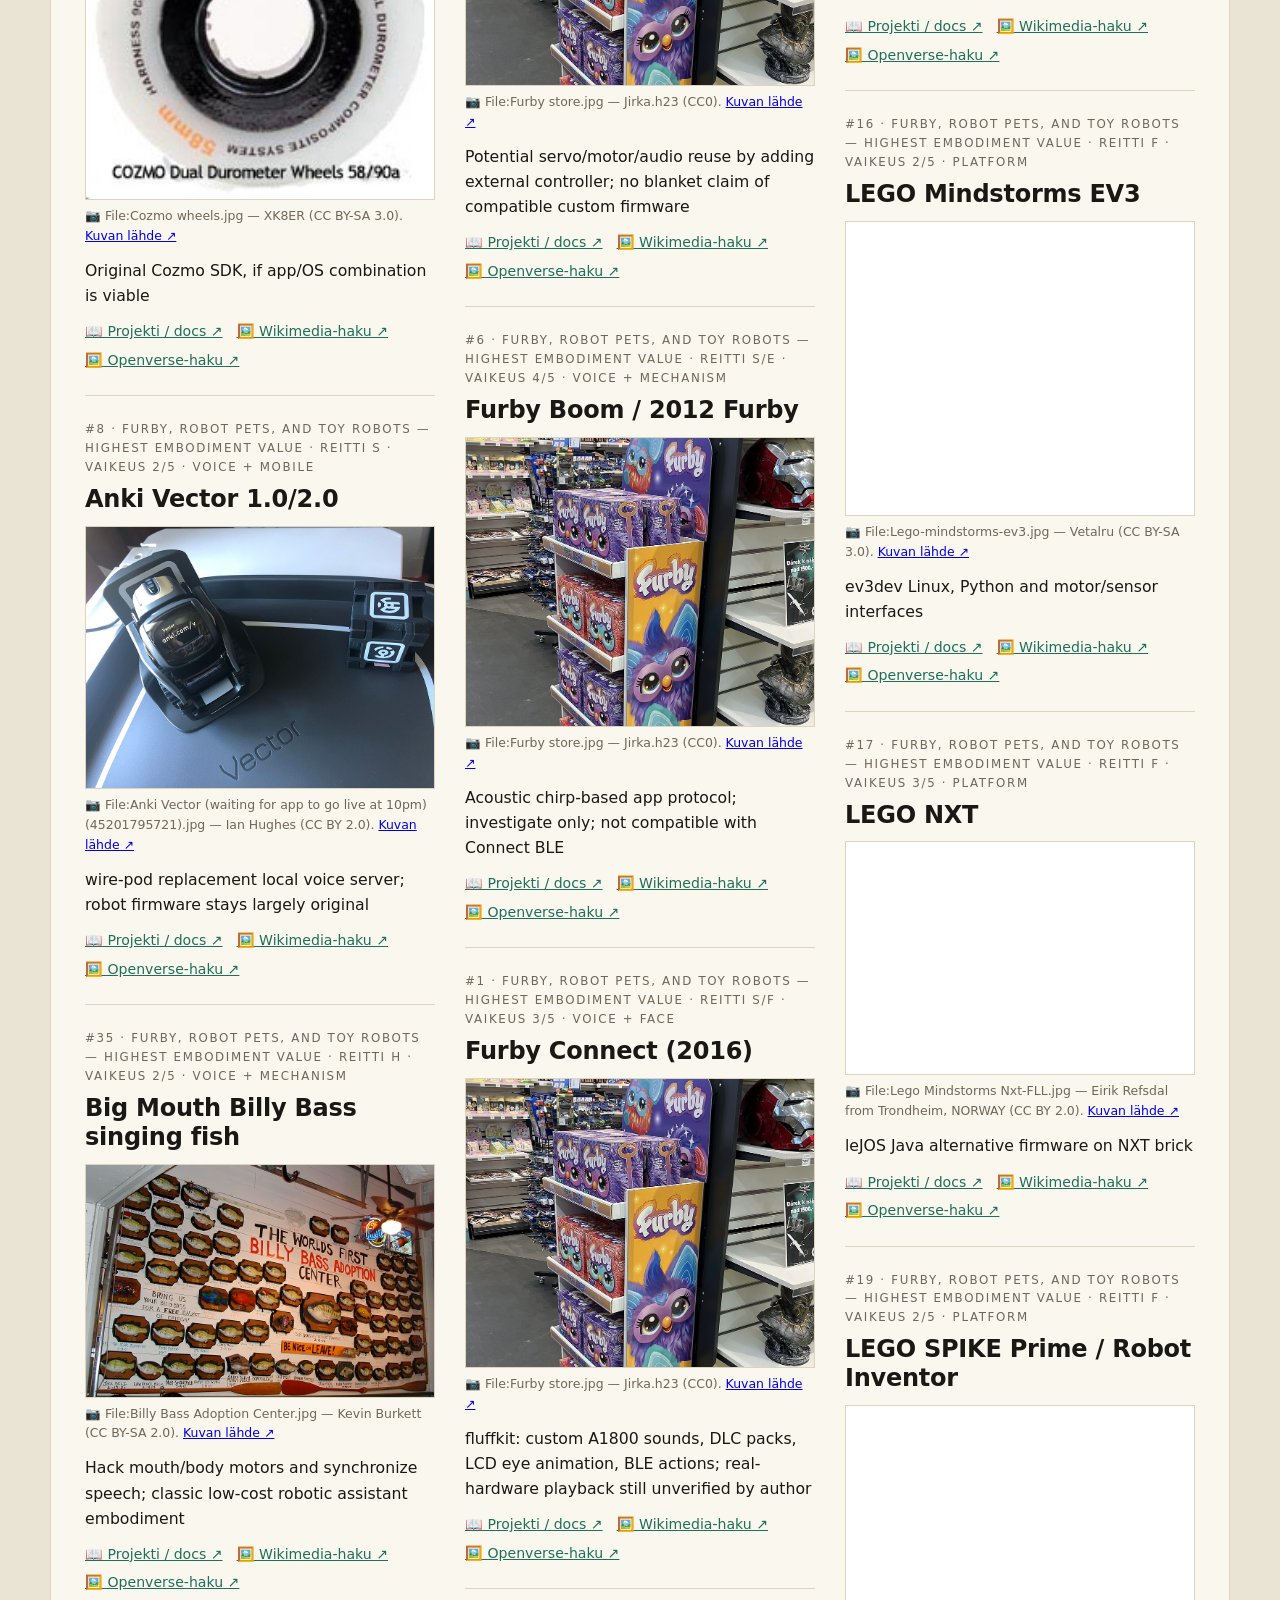
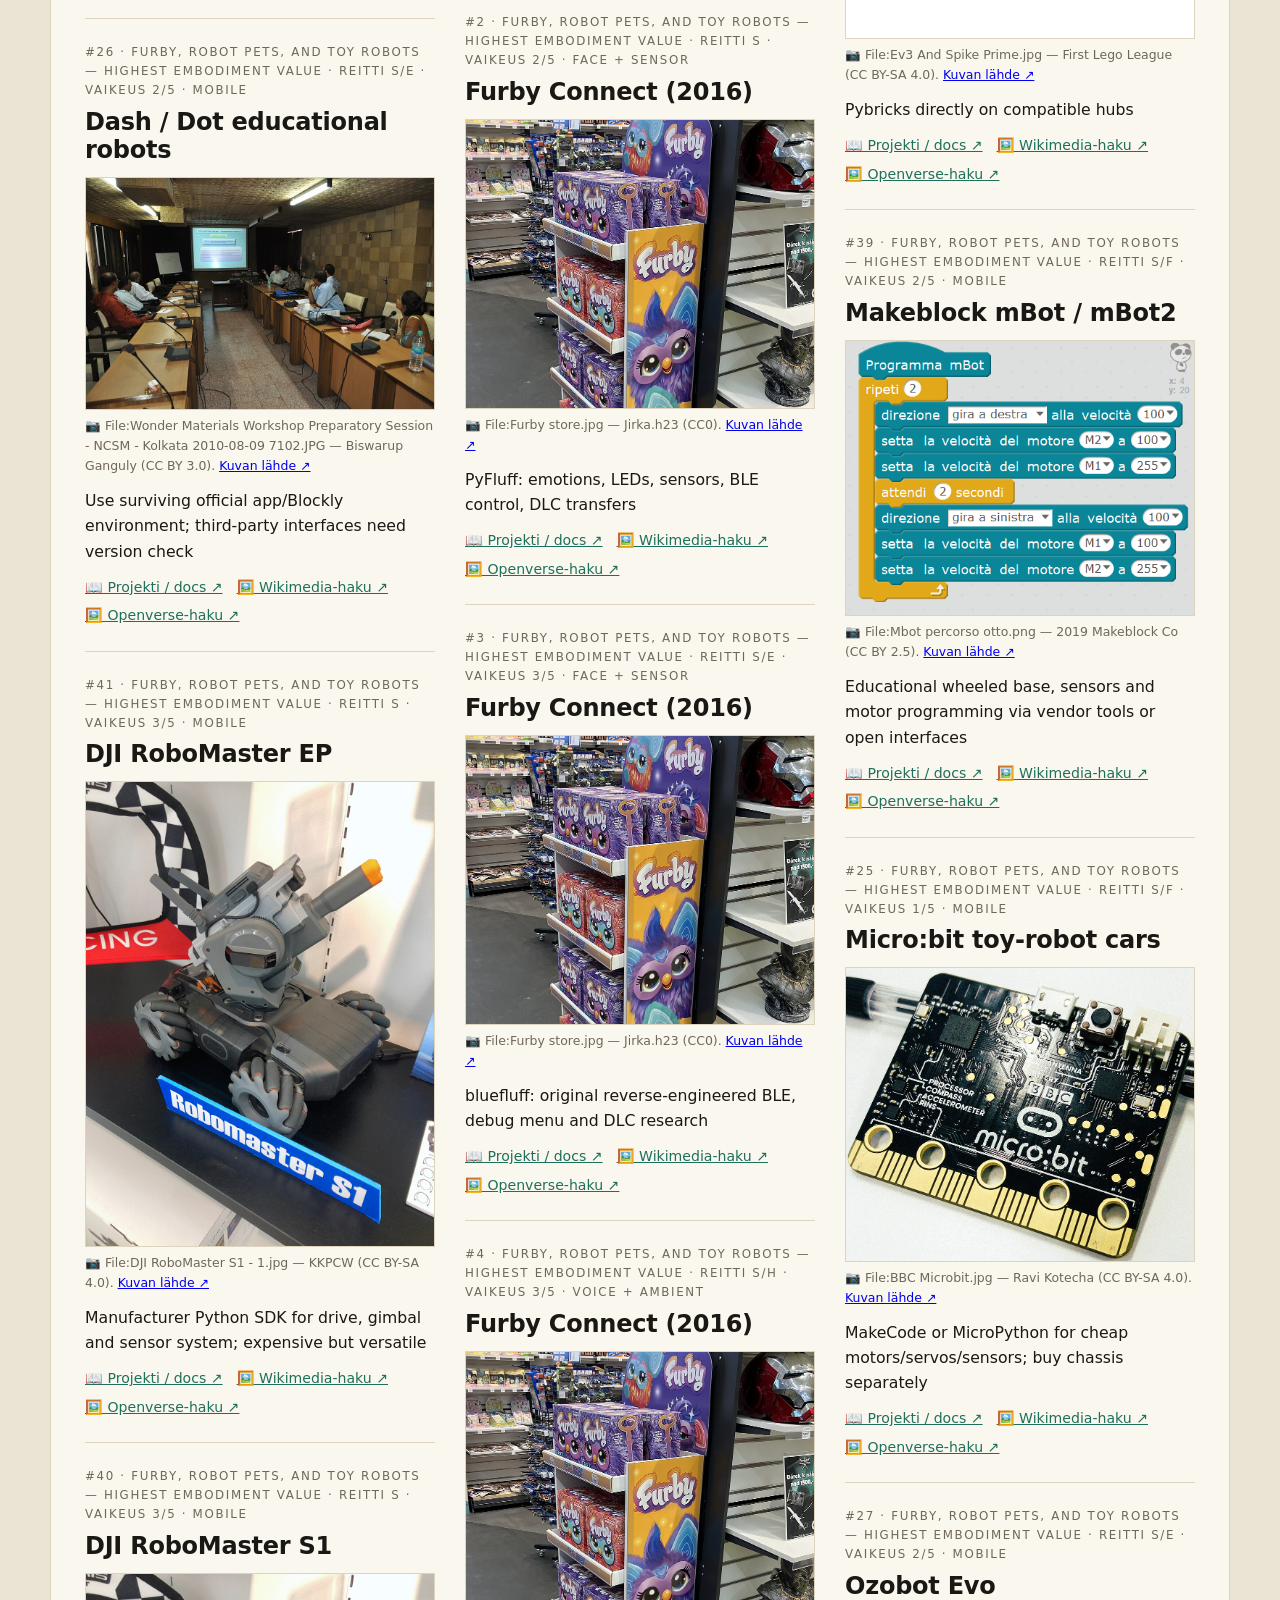
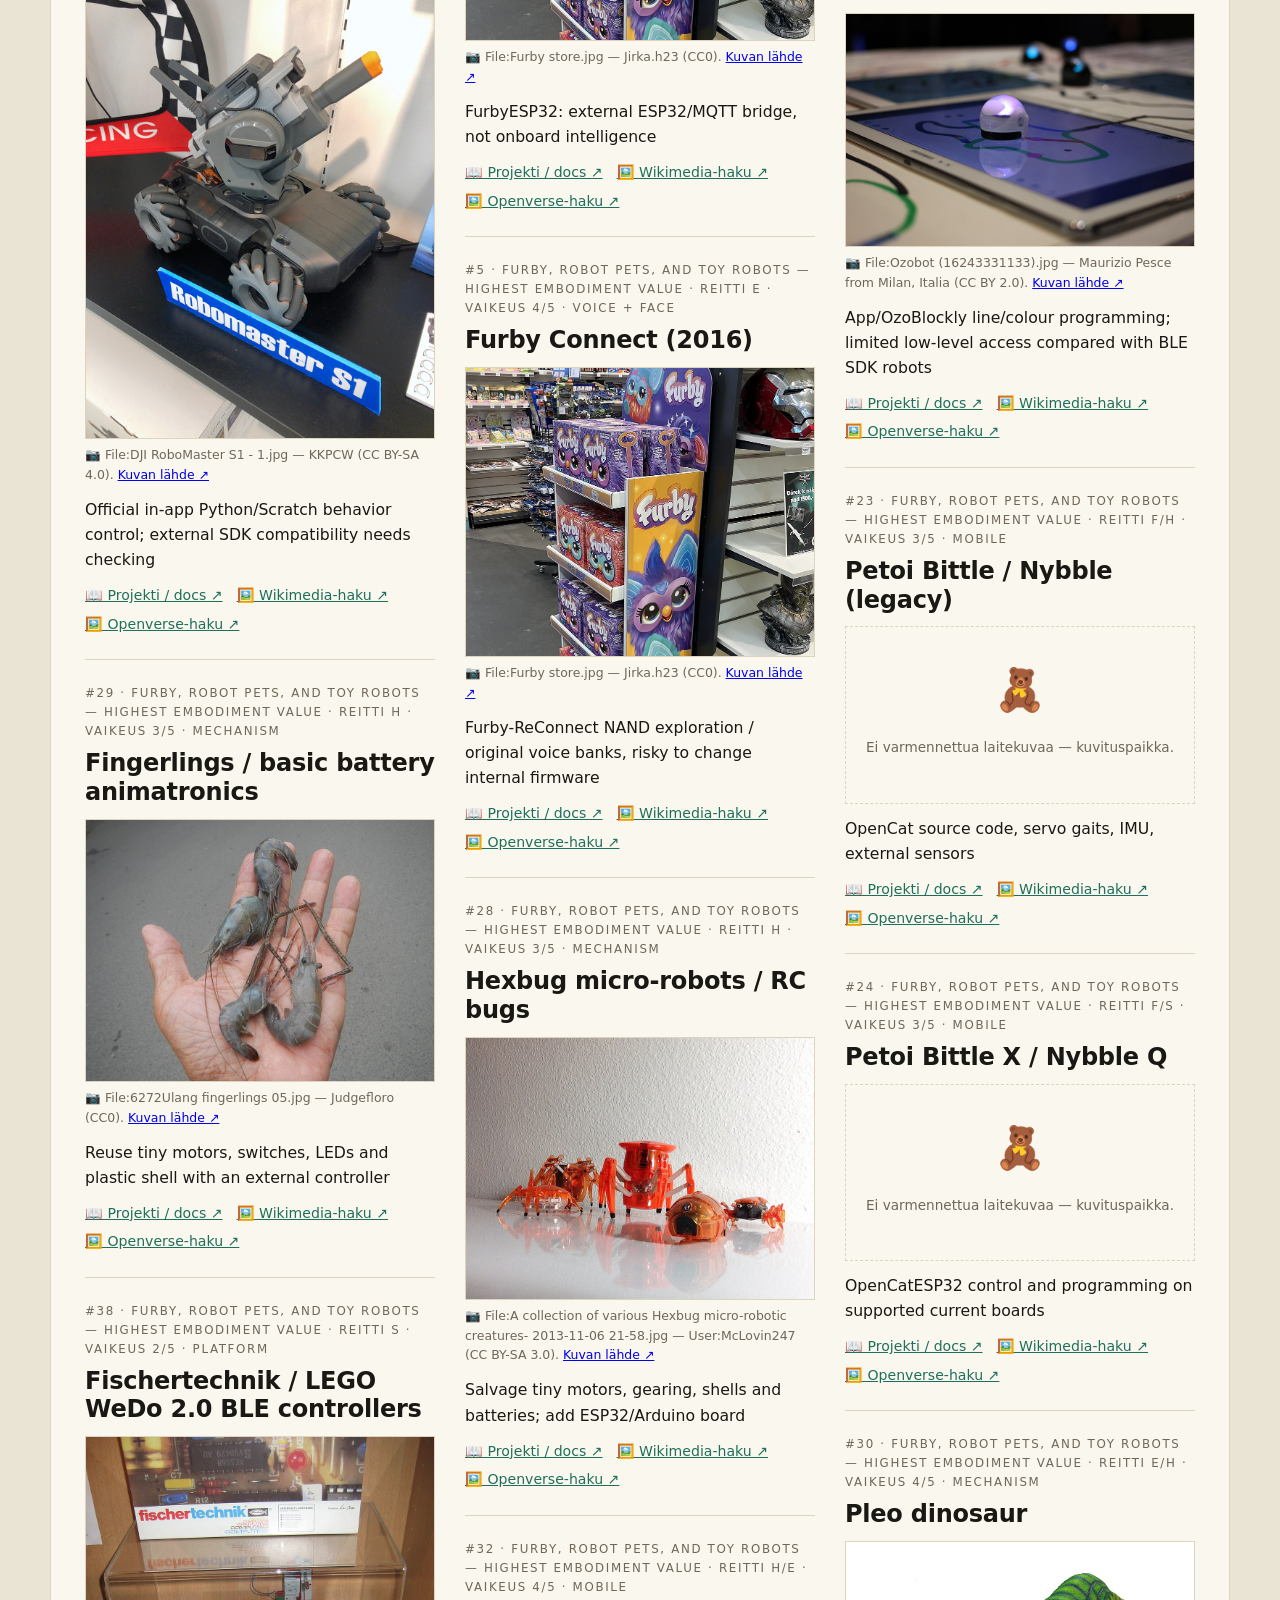
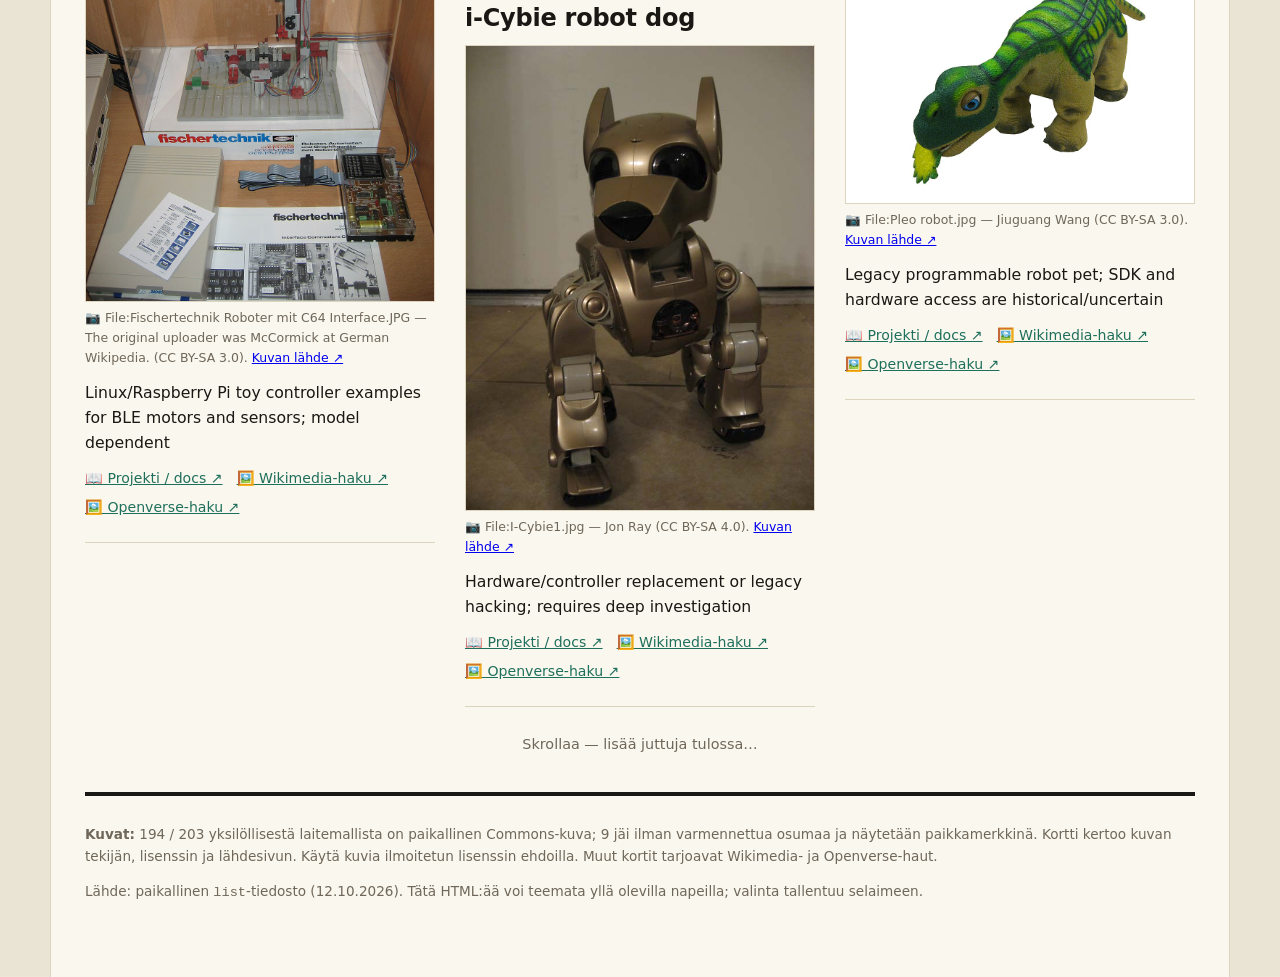
==== commit fe4e10dc: "Masonry-palstat kuten esikuvassa" ====
--- a/index.html
+++ b/index.html
@@ -10,7 +10,7 @@
 [data-theme="contrast"]{--bg:#fff;--paper:#fff;--ink:#000;--muted:#222;--line:#000;--acc:#005fcc;--acc2:#007a3d;--rule:#000;--badge:#eef4ff}
 *{box-sizing:border-box}
 body{margin:0;background:var(--bg);color:var(--ink);font:16px/1.6 system-ui,-apple-system,"Segoe UI",Roboto,"Helvetica Neue",Arial,"Noto Sans",sans-serif;-webkit-font-smoothing:antialiased}
-.paper{max-width:800px;margin:0 auto;background:var(--paper);border-left:1px solid var(--line);border-right:1px solid var(--line);padding:0 clamp(16px,4vw,34px) 60px;min-height:100vh}
+.paper{max-width:1180px;margin:0 auto;background:var(--paper);border-left:1px solid var(--line);border-right:1px solid var(--line);padding:0 clamp(16px,4vw,34px) 60px;min-height:100vh}
 .masthead{text-align:center;padding:26px 0 0}
 .masthead .source{font-size:.78rem;letter-spacing:.35em;text-transform:uppercase;color:var(--muted);margin:0}
 .masthead h1{font-size:clamp(2.6rem,8vw,4.2rem);margin:.08em 0 .1em;font-weight:900;letter-spacing:-.02em;line-height:1}
@@ -30,7 +30,8 @@
 .chip[aria-pressed=true]{background:var(--ink);color:var(--paper);border-color:var(--ink)}
 .btn{border:1px solid var(--line);background:var(--paper);color:var(--ink);padding:8px 12px;cursor:pointer;font-size:.9rem;font-family:inherit}
 .count{font-weight:700}
-article.story{padding:28px 0;border-bottom:1px solid var(--line)}
+article.story{padding:24px 0;border-bottom:1px solid var(--line);break-inside:avoid}
+.feed{columns:320px;column-gap:30px;max-width:1120px;margin:0 auto}
 .story-meta{font-size:.74rem;letter-spacing:.14em;text-transform:uppercase;color:var(--muted);margin:0 0 8px}
 .story h2{font-size:1.5rem;line-height:1.2;margin:0 0 12px;font-weight:800;letter-spacing:-.01em}
 .story img{width:100%;height:auto;display:block;border:1px solid var(--line);background:#fff}
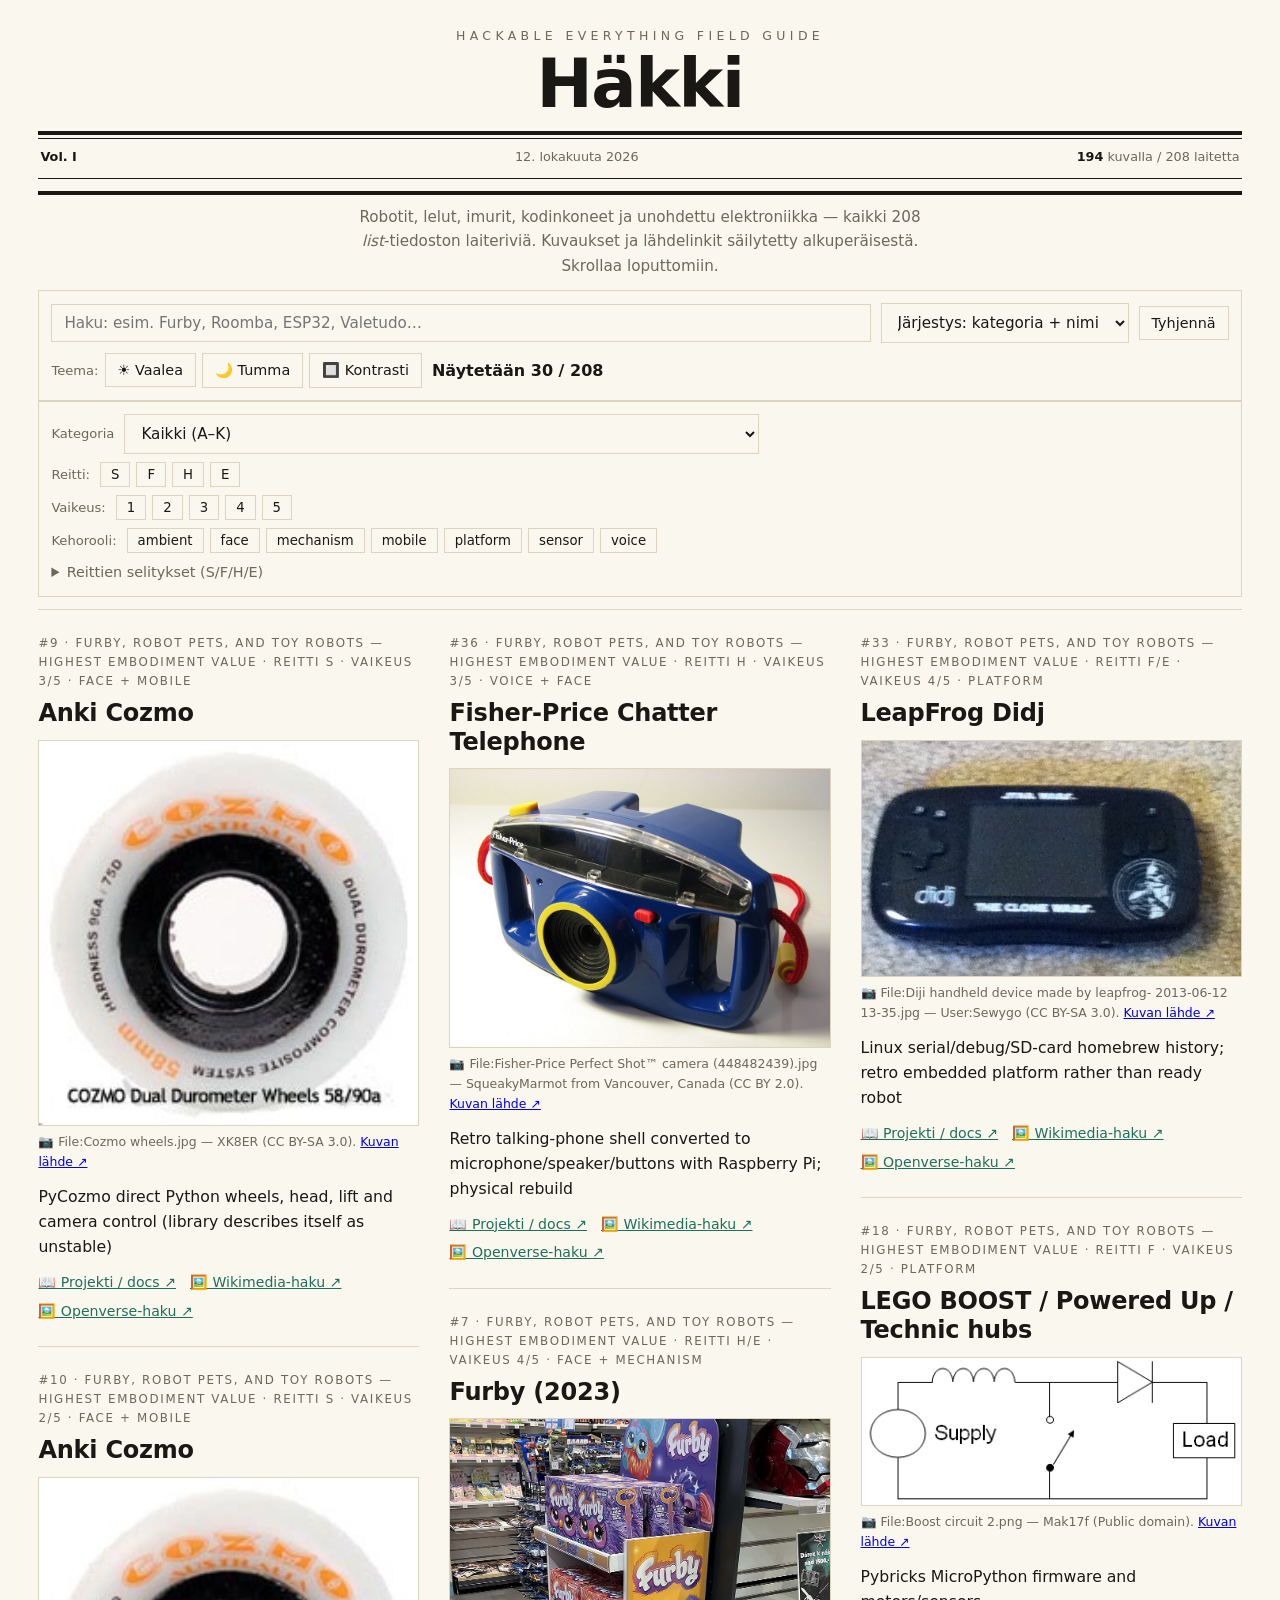
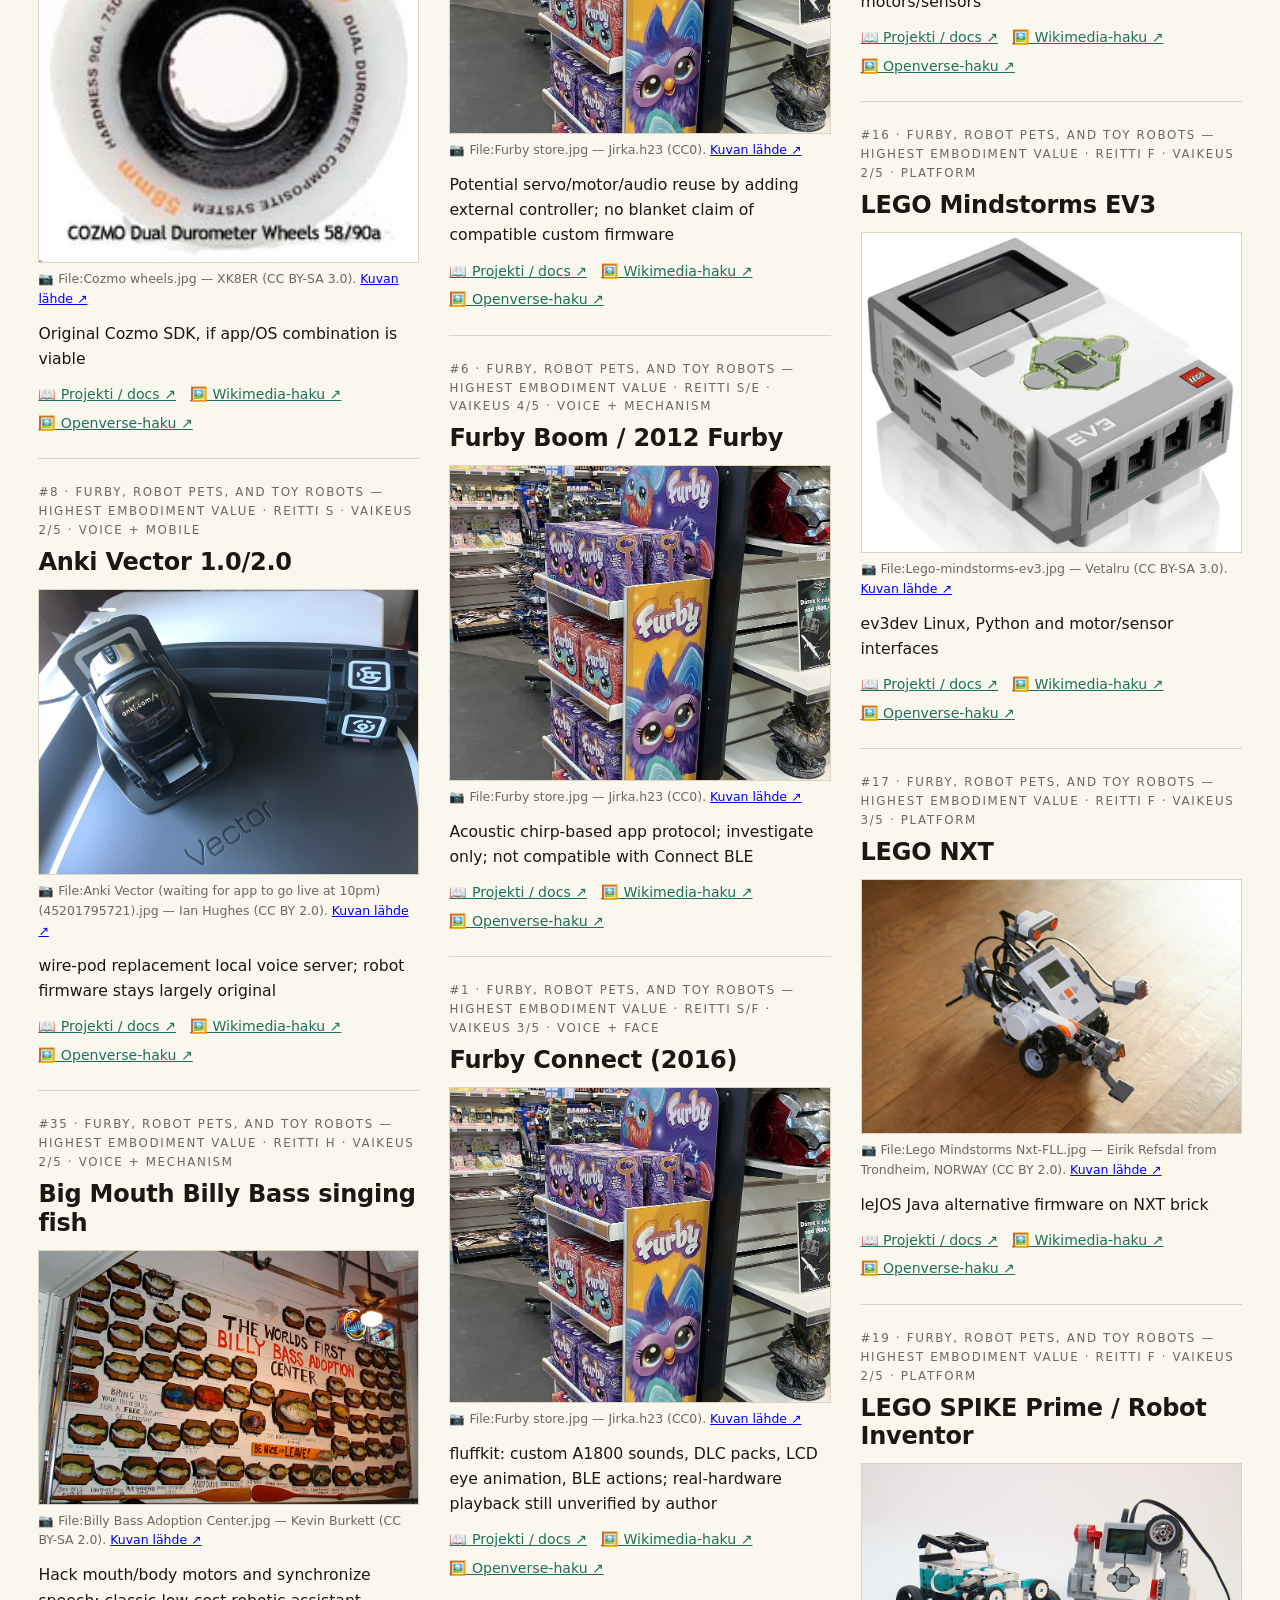
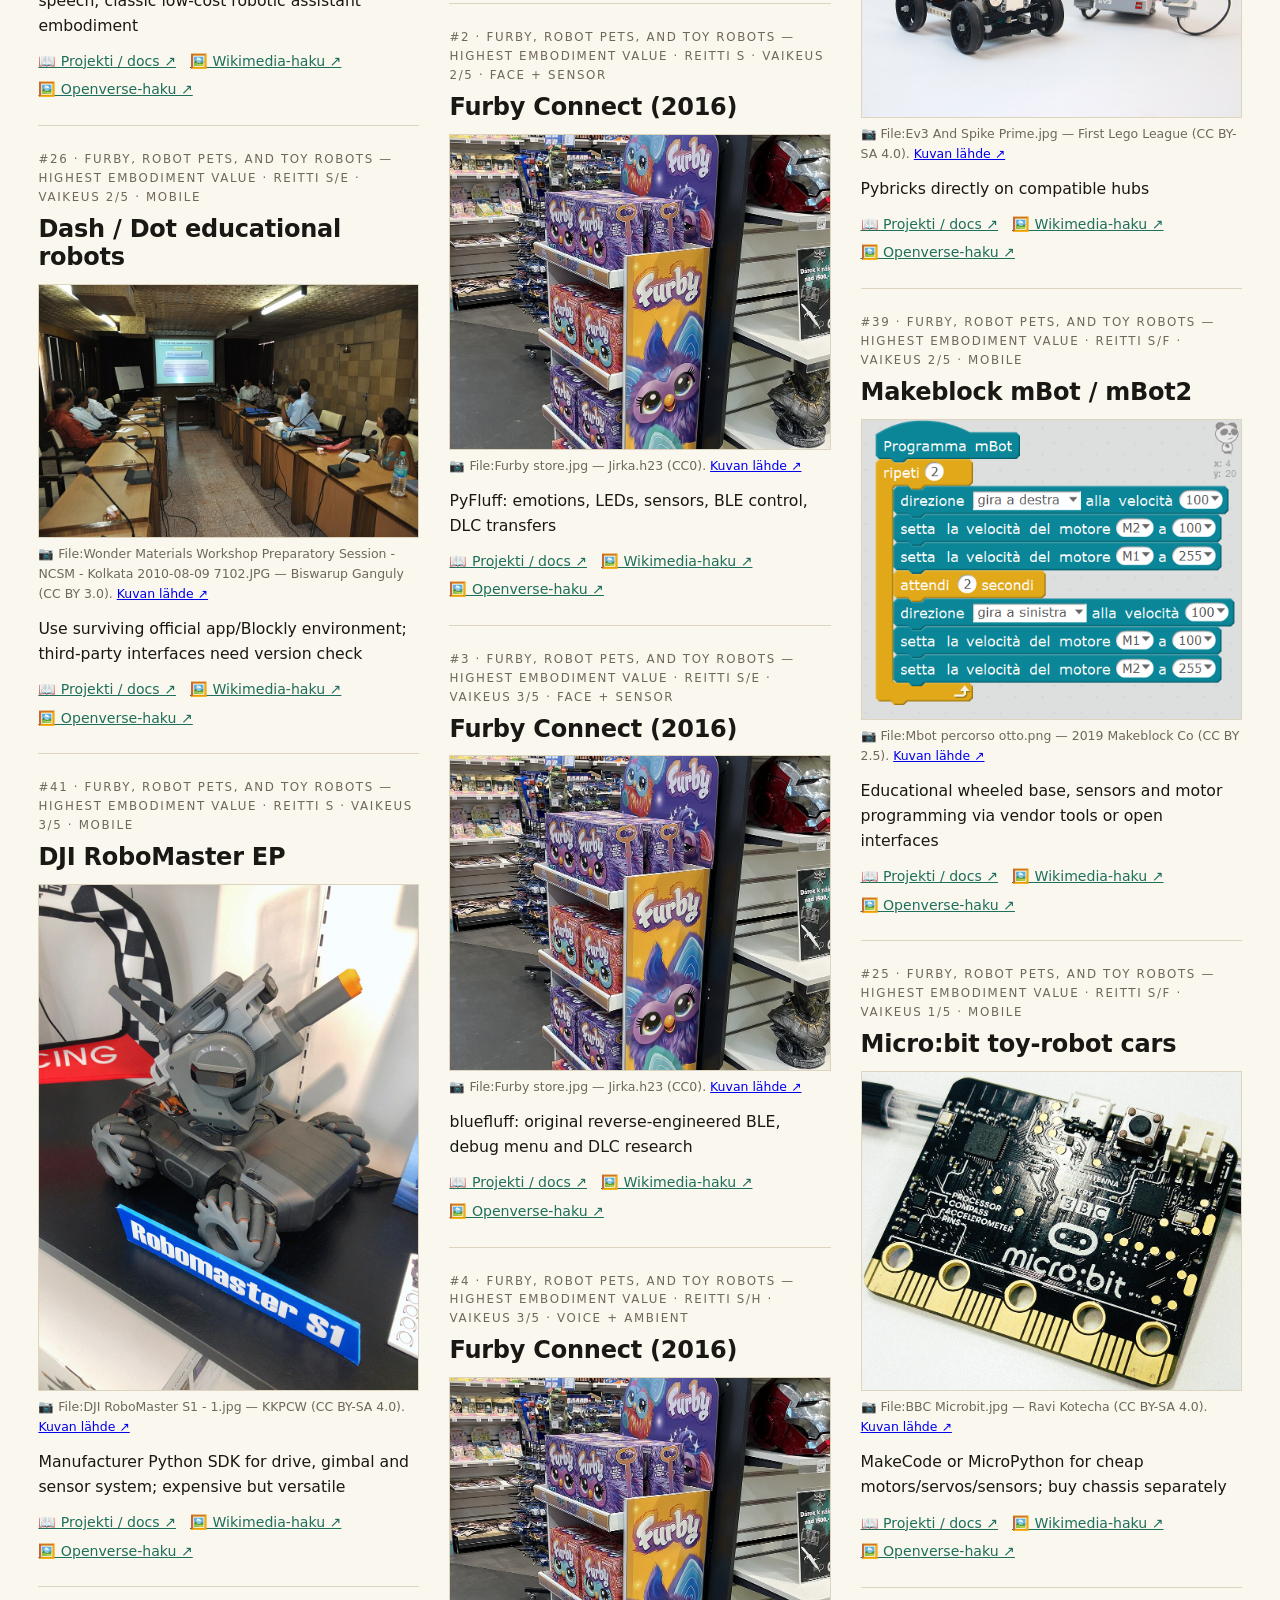
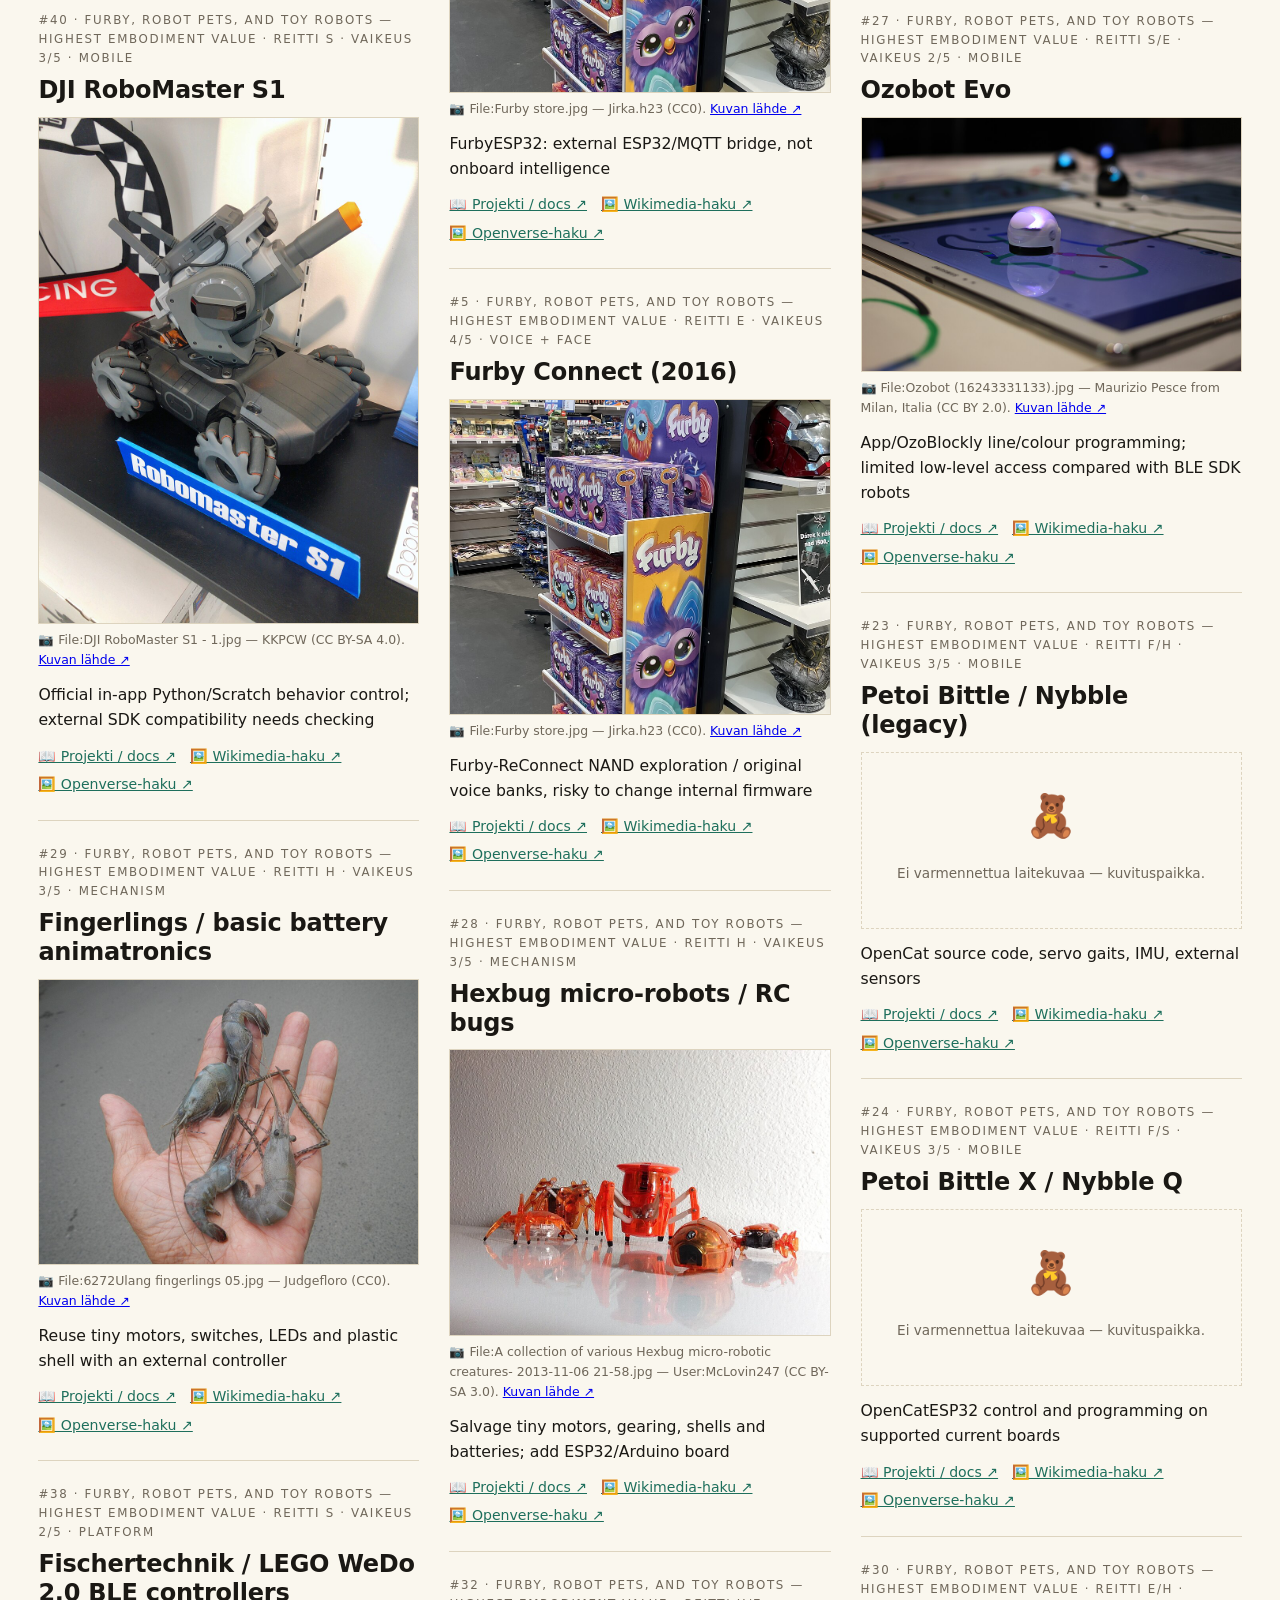
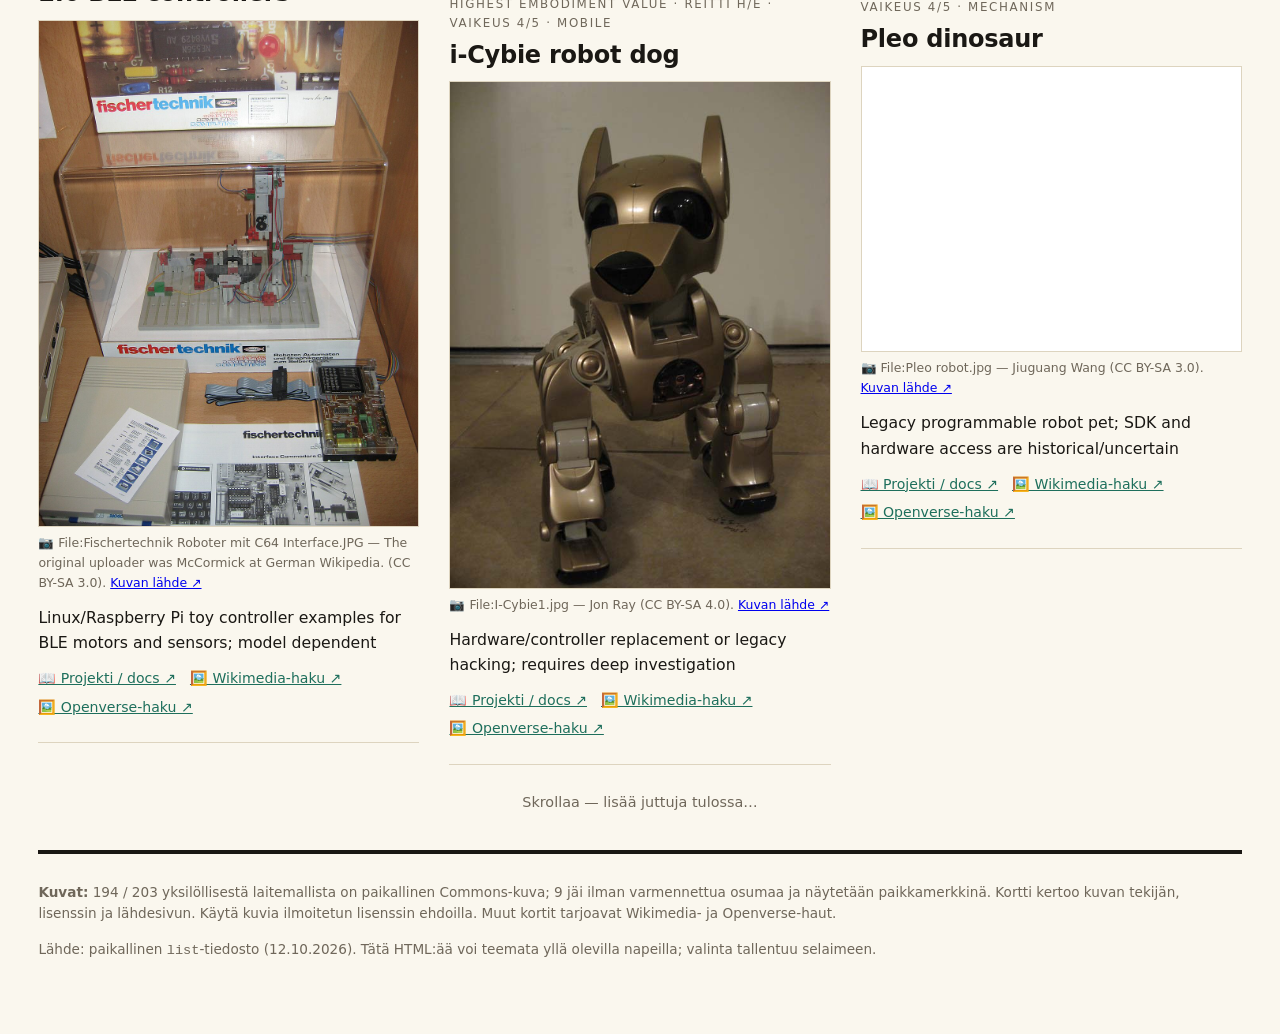
==== commit 25be11c7: "Koko sivun levyinen masonry" ====
--- a/index.html
+++ b/index.html
@@ -10,7 +10,7 @@
 [data-theme="contrast"]{--bg:#fff;--paper:#fff;--ink:#000;--muted:#222;--line:#000;--acc:#005fcc;--acc2:#007a3d;--rule:#000;--badge:#eef4ff}
 *{box-sizing:border-box}
 body{margin:0;background:var(--bg);color:var(--ink);font:16px/1.6 system-ui,-apple-system,"Segoe UI",Roboto,"Helvetica Neue",Arial,"Noto Sans",sans-serif;-webkit-font-smoothing:antialiased}
-.paper{max-width:1180px;margin:0 auto;background:var(--paper);border-left:1px solid var(--line);border-right:1px solid var(--line);padding:0 clamp(16px,4vw,34px) 60px;min-height:100vh}
+.paper{background:var(--paper);padding:0 clamp(14px,3vw,44px) 60px;min-height:100vh}
 .masthead{text-align:center;padding:26px 0 0}
 .masthead .source{font-size:.78rem;letter-spacing:.35em;text-transform:uppercase;color:var(--muted);margin:0}
 .masthead h1{font-size:clamp(2.6rem,8vw,4.2rem);margin:.08em 0 .1em;font-weight:900;letter-spacing:-.02em;line-height:1}
@@ -31,7 +31,7 @@
 .btn{border:1px solid var(--line);background:var(--paper);color:var(--ink);padding:8px 12px;cursor:pointer;font-size:.9rem;font-family:inherit}
 .count{font-weight:700}
 article.story{padding:24px 0;border-bottom:1px solid var(--line);break-inside:avoid}
-.feed{columns:320px;column-gap:30px;max-width:1120px;margin:0 auto}
+.feed{columns:320px;column-gap:30px}
 .story-meta{font-size:.74rem;letter-spacing:.14em;text-transform:uppercase;color:var(--muted);margin:0 0 8px}
 .story h2{font-size:1.5rem;line-height:1.2;margin:0 0 12px;font-weight:800;letter-spacing:-.01em}
 .story img{width:100%;height:auto;display:block;border:1px solid var(--line);background:#fff}
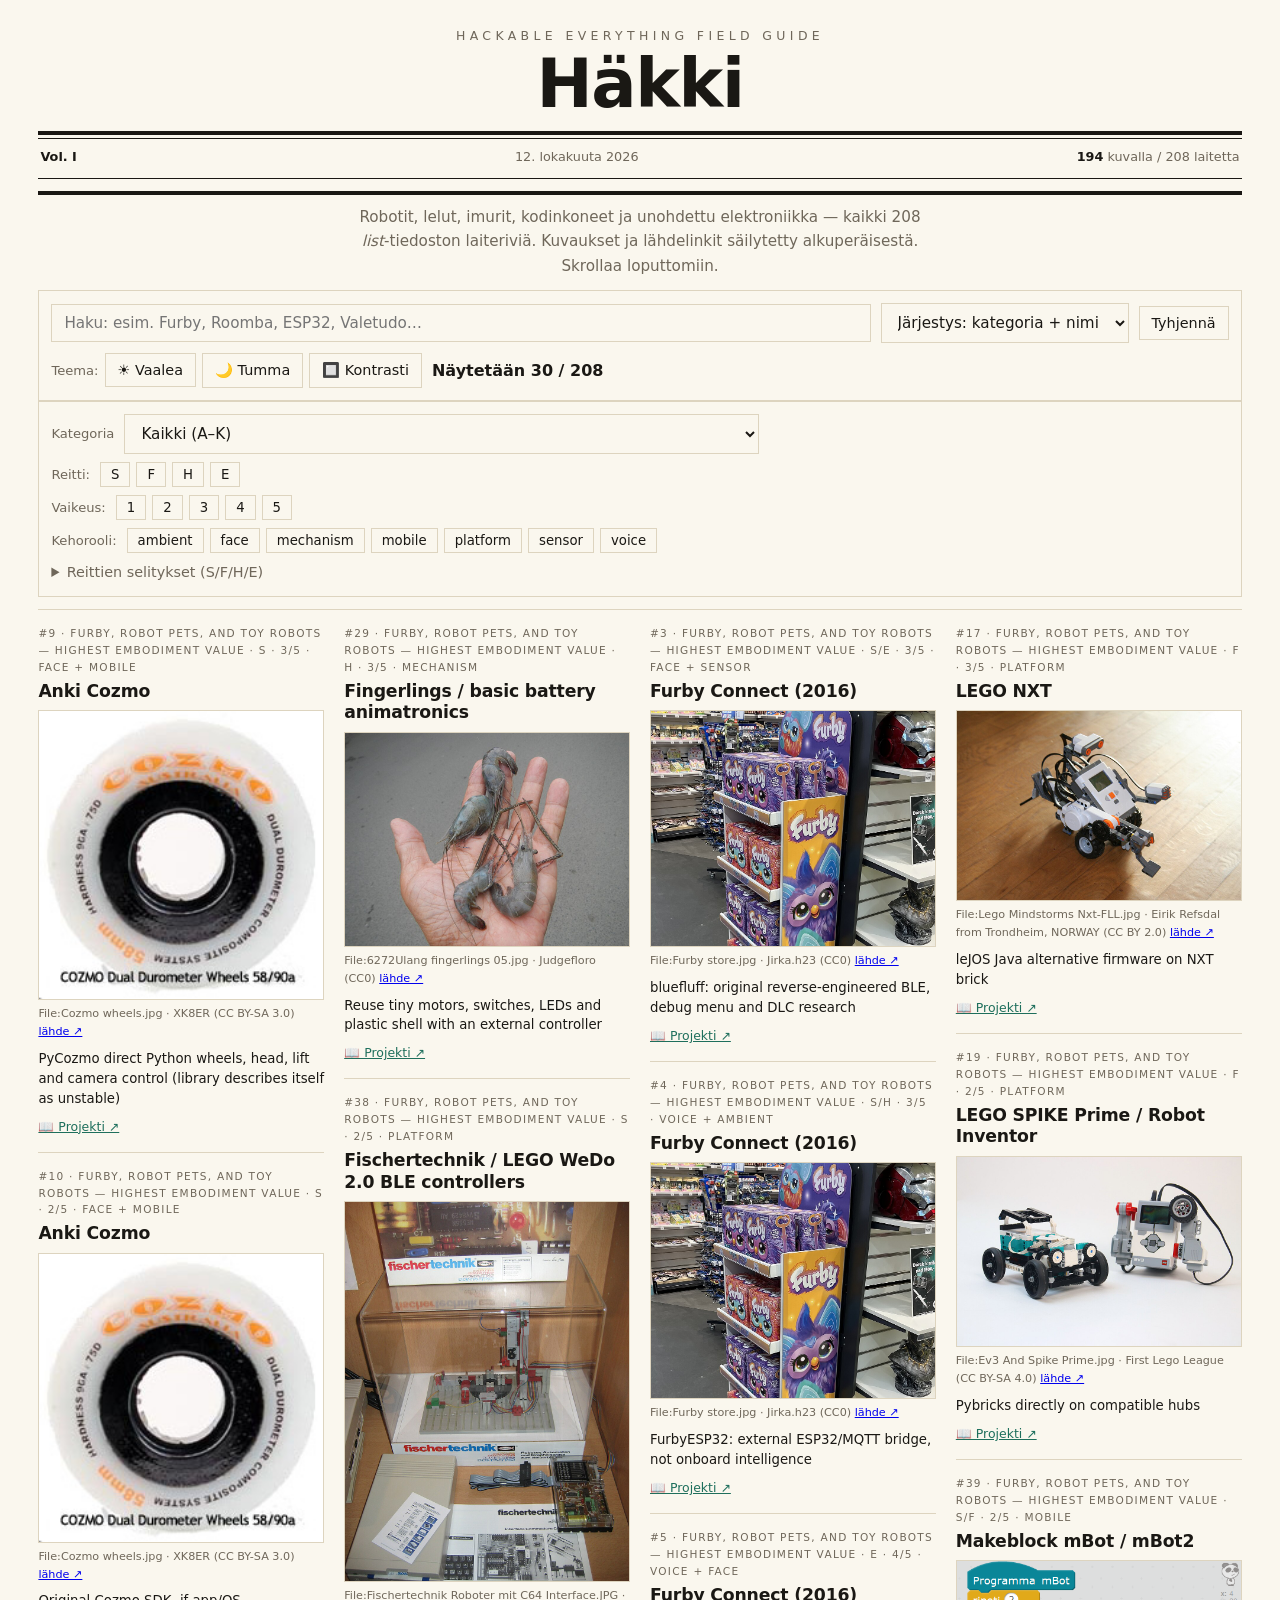
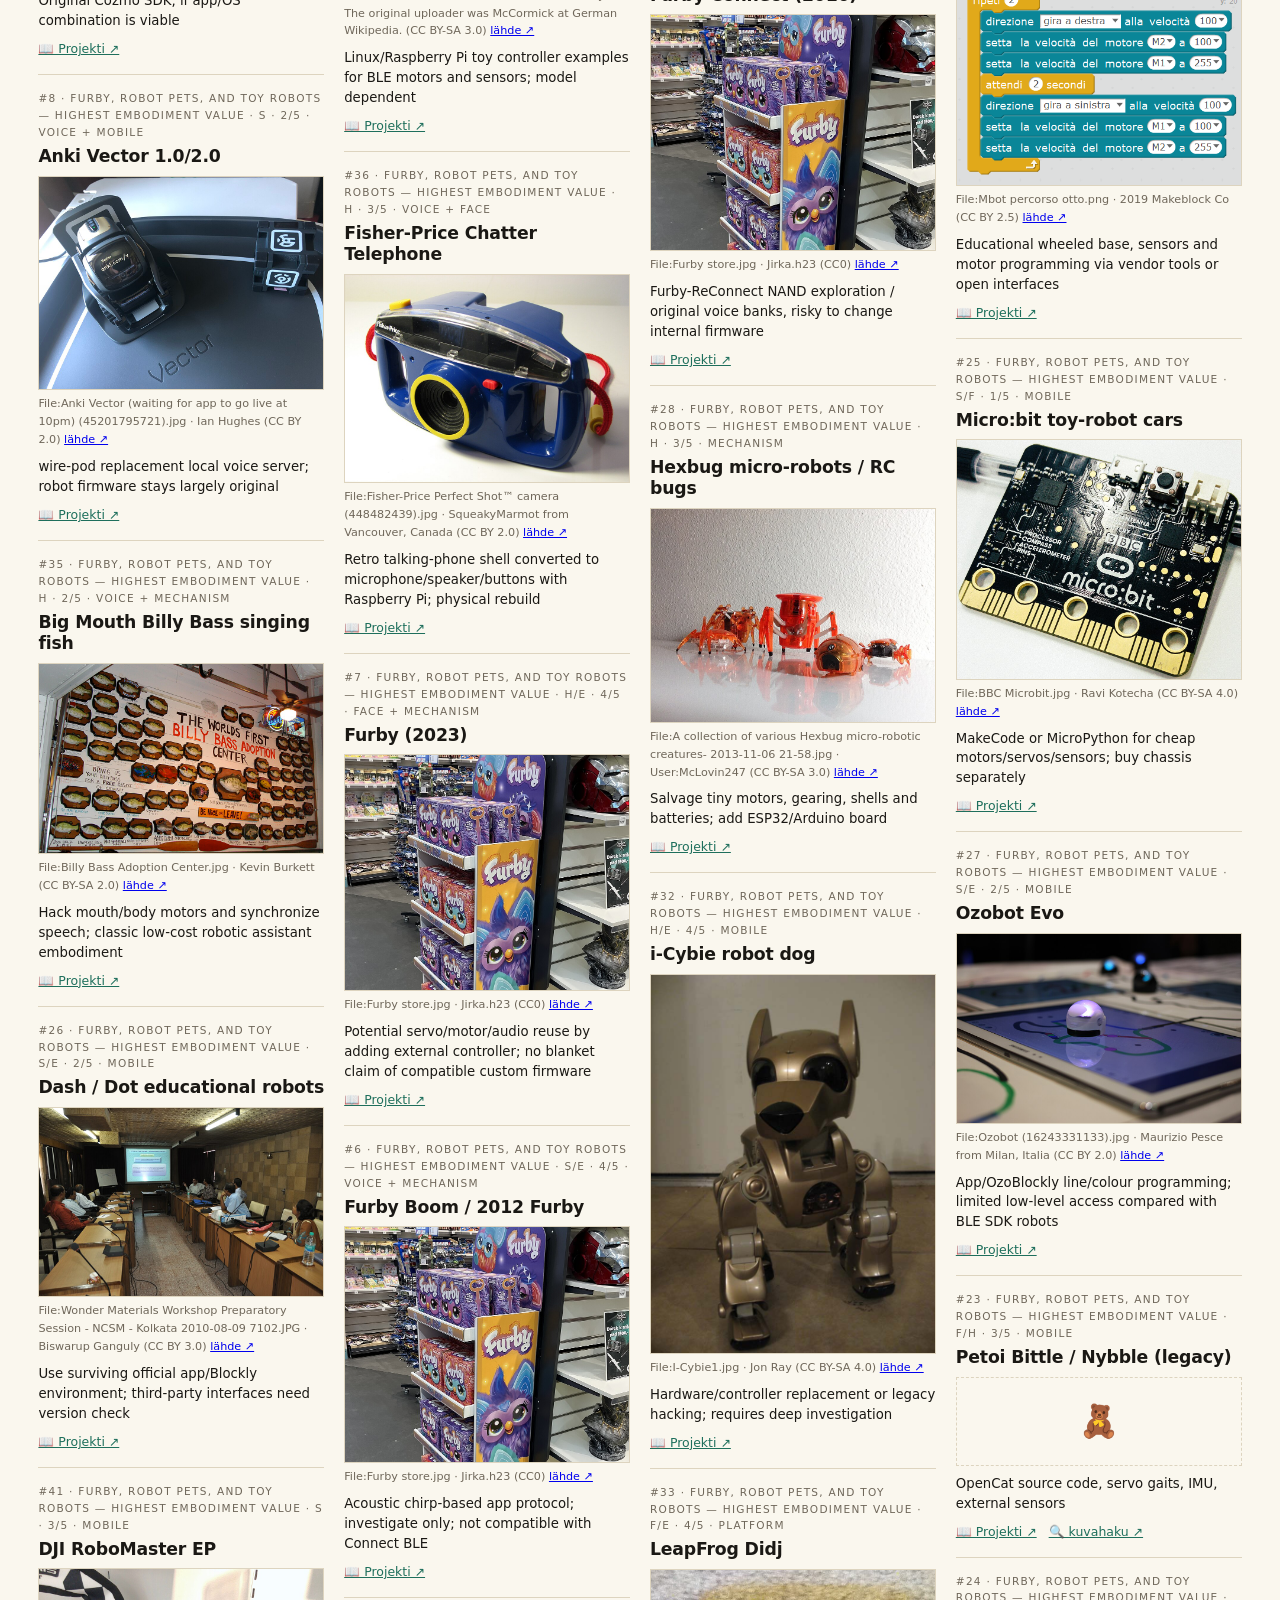
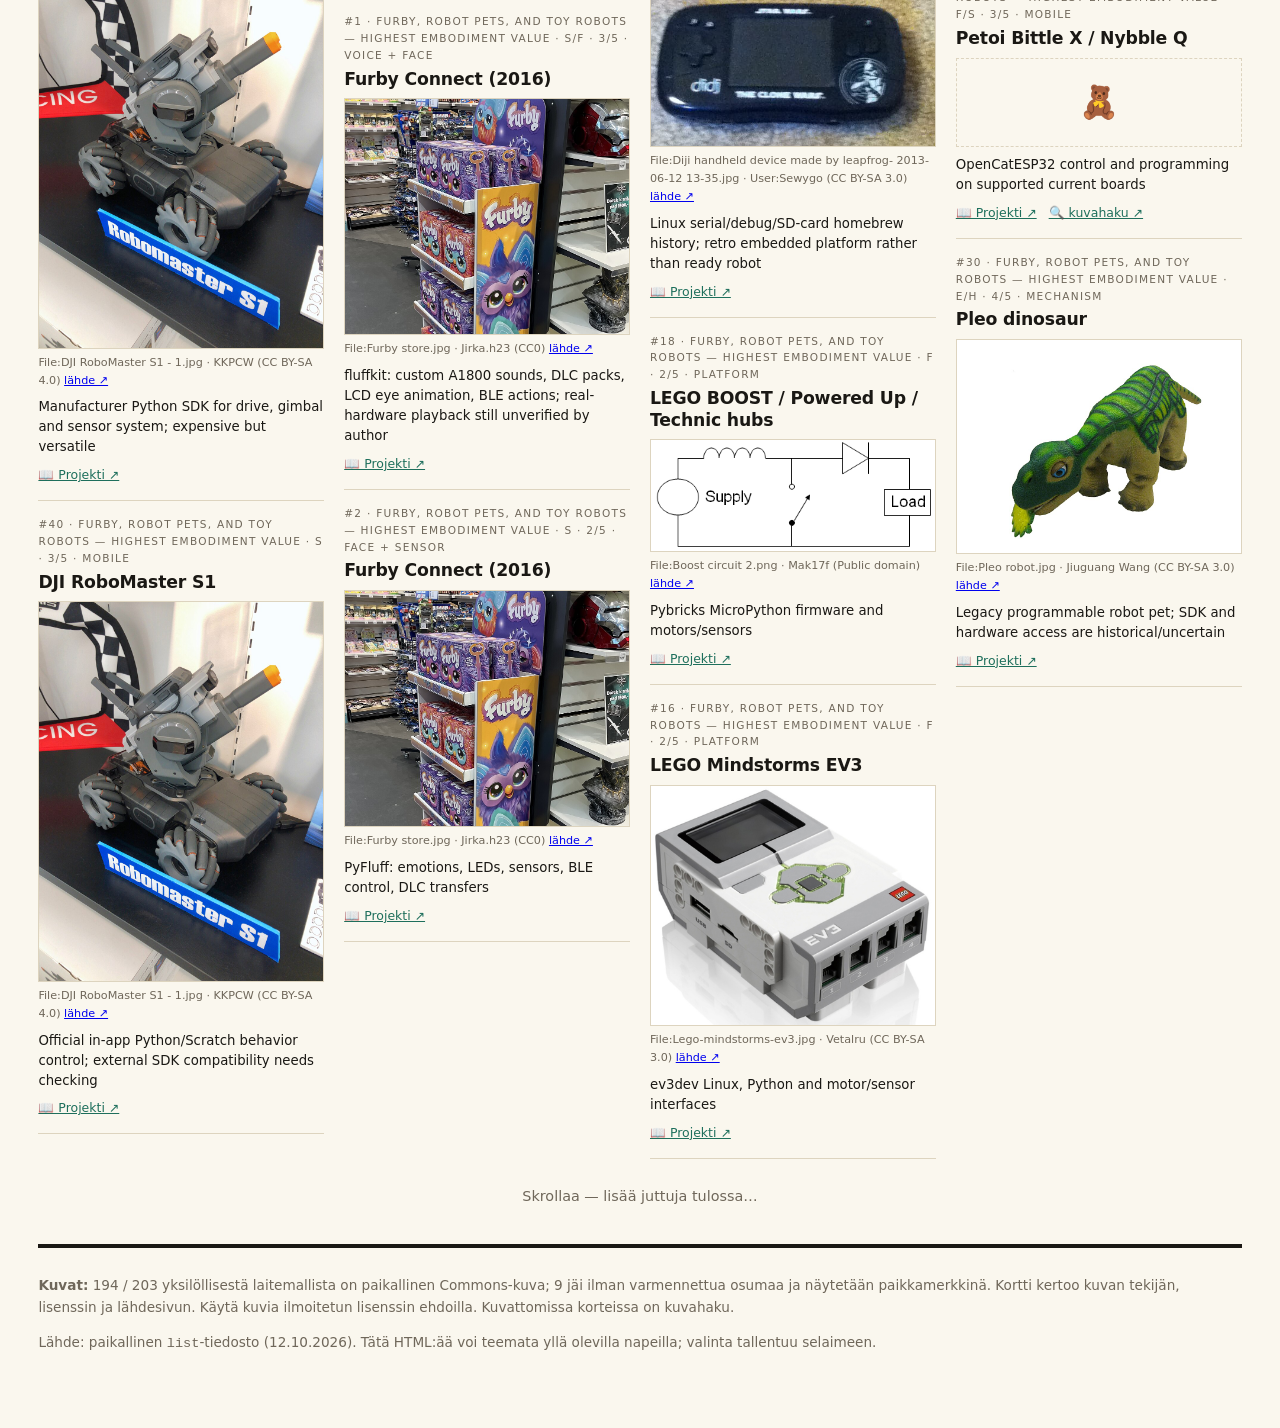
==== commit 1e2ef53e: "Tiiviimpi: pienempi teksti, kapeammat palstat, yksi linkki per juttu" ====
--- a/index.html
+++ b/index.html
@@ -30,16 +30,16 @@
 .chip[aria-pressed=true]{background:var(--ink);color:var(--paper);border-color:var(--ink)}
 .btn{border:1px solid var(--line);background:var(--paper);color:var(--ink);padding:8px 12px;cursor:pointer;font-size:.9rem;font-family:inherit}
 .count{font-weight:700}
-article.story{padding:24px 0;border-bottom:1px solid var(--line);break-inside:avoid}
-.feed{columns:320px;column-gap:30px}
-.story-meta{font-size:.74rem;letter-spacing:.14em;text-transform:uppercase;color:var(--muted);margin:0 0 8px}
-.story h2{font-size:1.5rem;line-height:1.2;margin:0 0 12px;font-weight:800;letter-spacing:-.01em}
+article.story{padding:15px 0;border-bottom:1px solid var(--line);break-inside:avoid}
+.feed{columns:255px;column-gap:20px}
+.story-meta{font-size:.66rem;letter-spacing:.12em;text-transform:uppercase;color:var(--muted);margin:0 0 5px}
+.story h2{font-size:1.08rem;line-height:1.25;margin:0 0 8px;font-weight:800;letter-spacing:-.01em}
 .story img{width:100%;height:auto;display:block;border:1px solid var(--line);background:#fff}
-.cap{font-size:.78rem;color:var(--muted);margin:6px 0 0}
-.ph{border:1px dashed var(--line);padding:30px 16px;text-align:center;color:var(--muted)}
-.ph .big{font-size:2.6rem}
-.copy{font-size:.98rem;margin:12px 0}
-.links{display:flex;flex-wrap:wrap;gap:6px 14px;font-size:.88rem}
+.cap{font-size:.7rem;color:var(--muted);margin:5px 0 0}
+.ph{border:1px dashed var(--line);padding:18px 12px;text-align:center;color:var(--muted)}
+.ph .big{font-size:2rem}
+.copy{font-size:.83rem;line-height:1.5;margin:8px 0}
+.links{display:flex;flex-wrap:wrap;gap:4px 12px;font-size:.78rem}
 .links a{color:var(--acc2)}
 #sentinel{padding:26px 0 10px;text-align:center;color:var(--muted);font-size:.9rem}
 footer{color:var(--muted);font-size:.85rem;margin-top:26px;border-top:4px solid var(--rule);padding-top:14px}
@@ -95,7 +95,7 @@
 <div class="feed" id="grid"></div>
 <div id="sentinel" aria-live="polite"></div>
 <footer>
-<p><strong>Kuvat:</strong> 194 / 203 yksilöllisestä laitemallista on paikallinen Commons-kuva; 9 jäi ilman varmennettua osumaa ja näytetään paikkamerkkinä. Kortti kertoo kuvan tekijän, lisenssin ja lähdesivun. Käytä kuvia ilmoitetun lisenssin ehdoilla. Muut kortit tarjoavat Wikimedia- ja Openverse-haut.</p>
+<p><strong>Kuvat:</strong> 194 / 203 yksilöllisestä laitemallista on paikallinen Commons-kuva; 9 jäi ilman varmennettua osumaa ja näytetään paikkamerkkinä. Kortti kertoo kuvan tekijän, lisenssin ja lähdesivun. Käytä kuvia ilmoitetun lisenssin ehdoilla. Kuvattomissa korteissa on kuvahaku.</p>
 <p>Lähde: paikallinen <code>list</code>-tiedosto (12.10.2026). Tätä HTML:ää voi teemata yllä olevilla napeilla; valinta tallentuu selaimeen.</p>
 </footer>
 </div>
@@ -132,17 +132,16 @@
  const w=encodeURIComponent(d.device);
  const img=d.image
   ?`<img src="${esc(d.image)}" alt="${esc(d.device)} — ${esc(d.image_title)}" loading="lazy" decoding="async">
-    <p class="cap">📷 ${esc(d.image_title)} — ${esc(d.image_artist||"Commons-tiedot")} (${esc(d.image_license)}). <a href="${esc(d.image_page)}" target="_blank" rel="noopener">Kuvan lähde ↗</a></p>`
-  :`<div class="ph"><div class="big">${d.emoji}</div><p style="font-size:.85rem">Ei varmennettua laitekuvaa — kuvituspaikka.</p></div>`;
+    <p class="cap">${esc(d.image_title)} · ${esc(d.image_artist||"Commons")} (${esc(d.image_license)}) <a href="${esc(d.image_page)}" target="_blank" rel="noopener">lähde ↗</a></p>`
+  :`<div class="ph"><div class="big">${d.emoji}</div></div>`;
+ const extra=d.image?"":` <a href="https://commons.wikimedia.org/w/index.php?search=${w}&title=Special:MediaSearch&type=image" target="_blank" rel="noopener">🔍 kuvahaku ↗</a>`;
  return `<article class="story">
- <p class="story-meta">#${d.id} · ${esc(d.cat_title)} · reitti ${esc(d.route)} · vaikeus ${esc(d.effort)} · ${esc(d.role)}</p>
+ <p class="story-meta">#${d.id} · ${esc(d.cat_title)} · ${esc(d.route)} · ${esc(d.effort)} · ${esc(d.role)}</p>
  <h2>${esc(d.device)}</h2>
  ${img}
  <p class="copy">${esc(d.what)}</p>
  <div class="links">
- ${d.url?`<a href="${esc(d.url)}" target="_blank" rel="noopener">📖 Projekti / docs ↗</a>`:`<span>Ei lähdelinkkiä</span>`}
- <a href="https://commons.wikimedia.org/w/index.php?search=${w}&title=Special:MediaSearch&type=image" target="_blank" rel="noopener">🖼️ Wikimedia-haku ↗</a>
- <a href="https://openverse.org/search/image?q=${w}" target="_blank" rel="noopener">🖼️ Openverse-haku ↗</a>
+ ${d.url?`<a href="${esc(d.url)}" target="_blank" rel="noopener">📖 Projekti ↗</a>`:`<span>Ei lähdelinkkiä</span>`}${extra}
  </div>
  </article>`;
 }
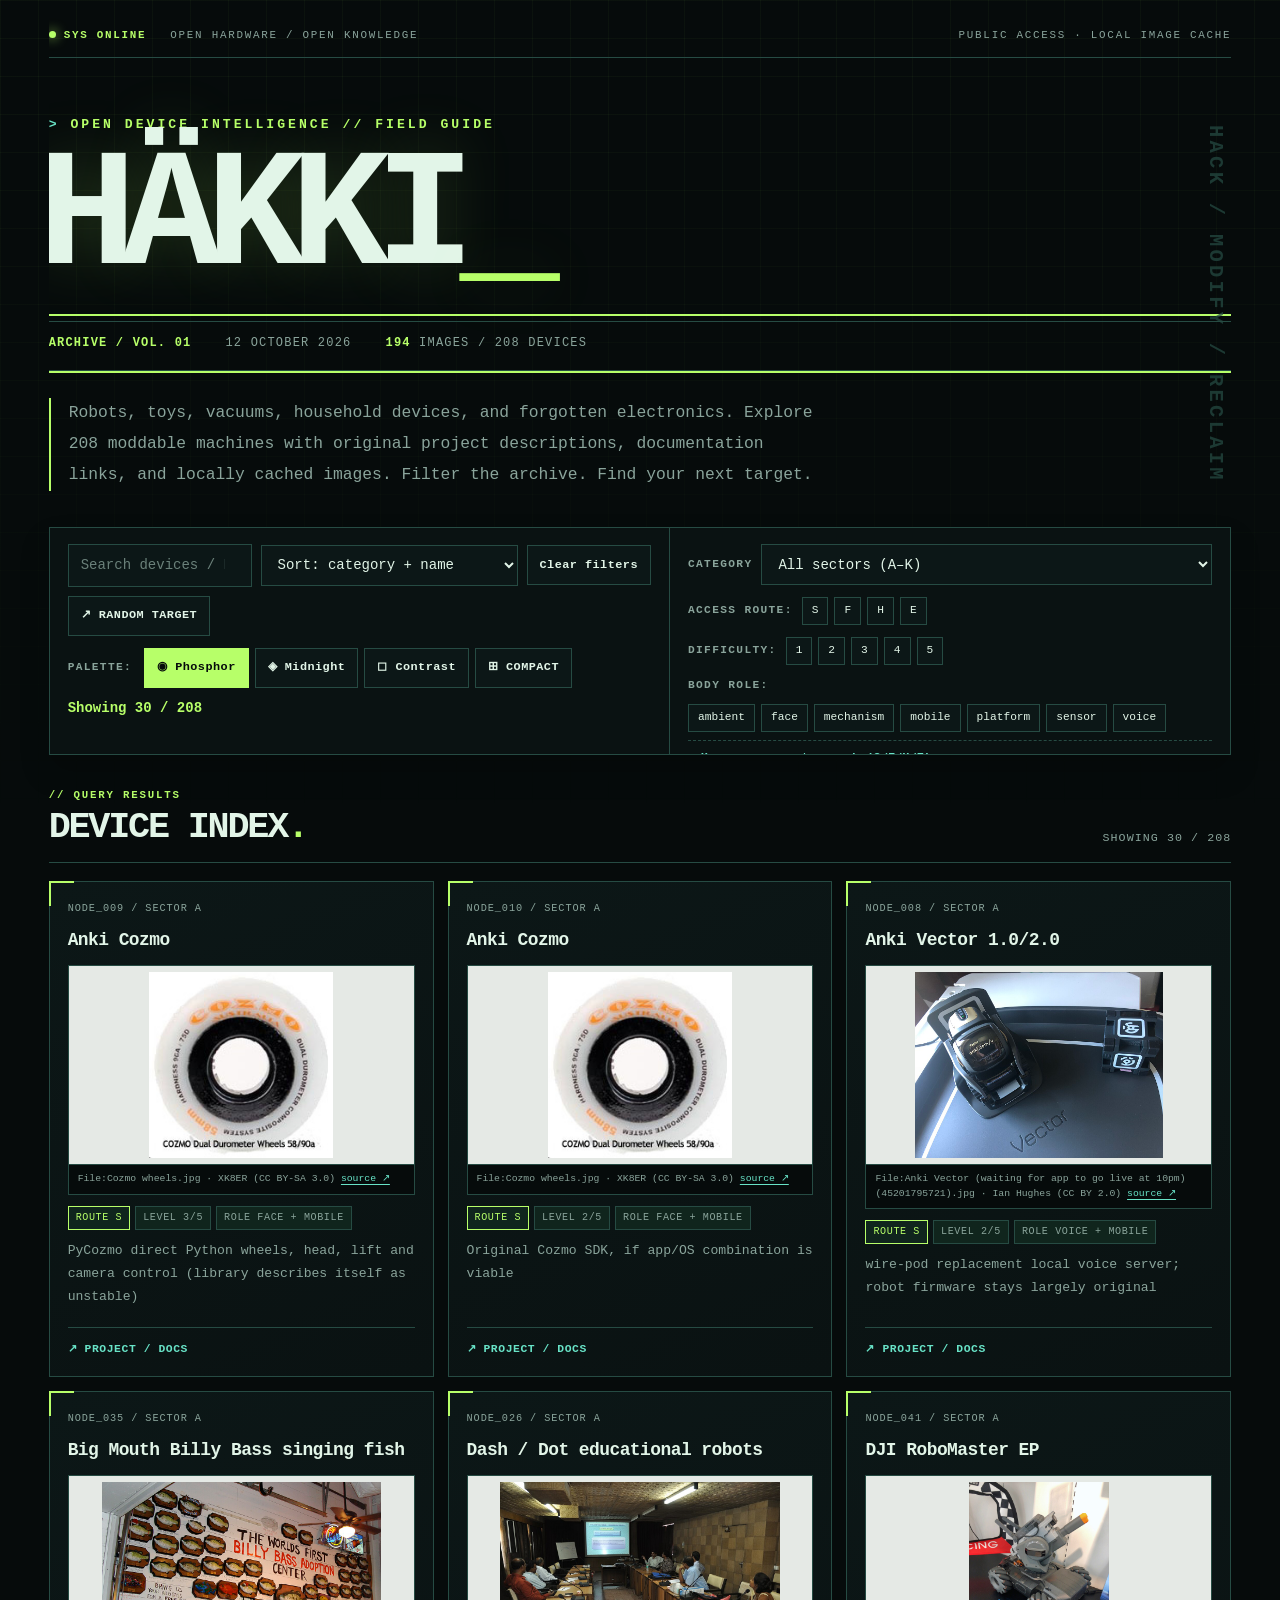
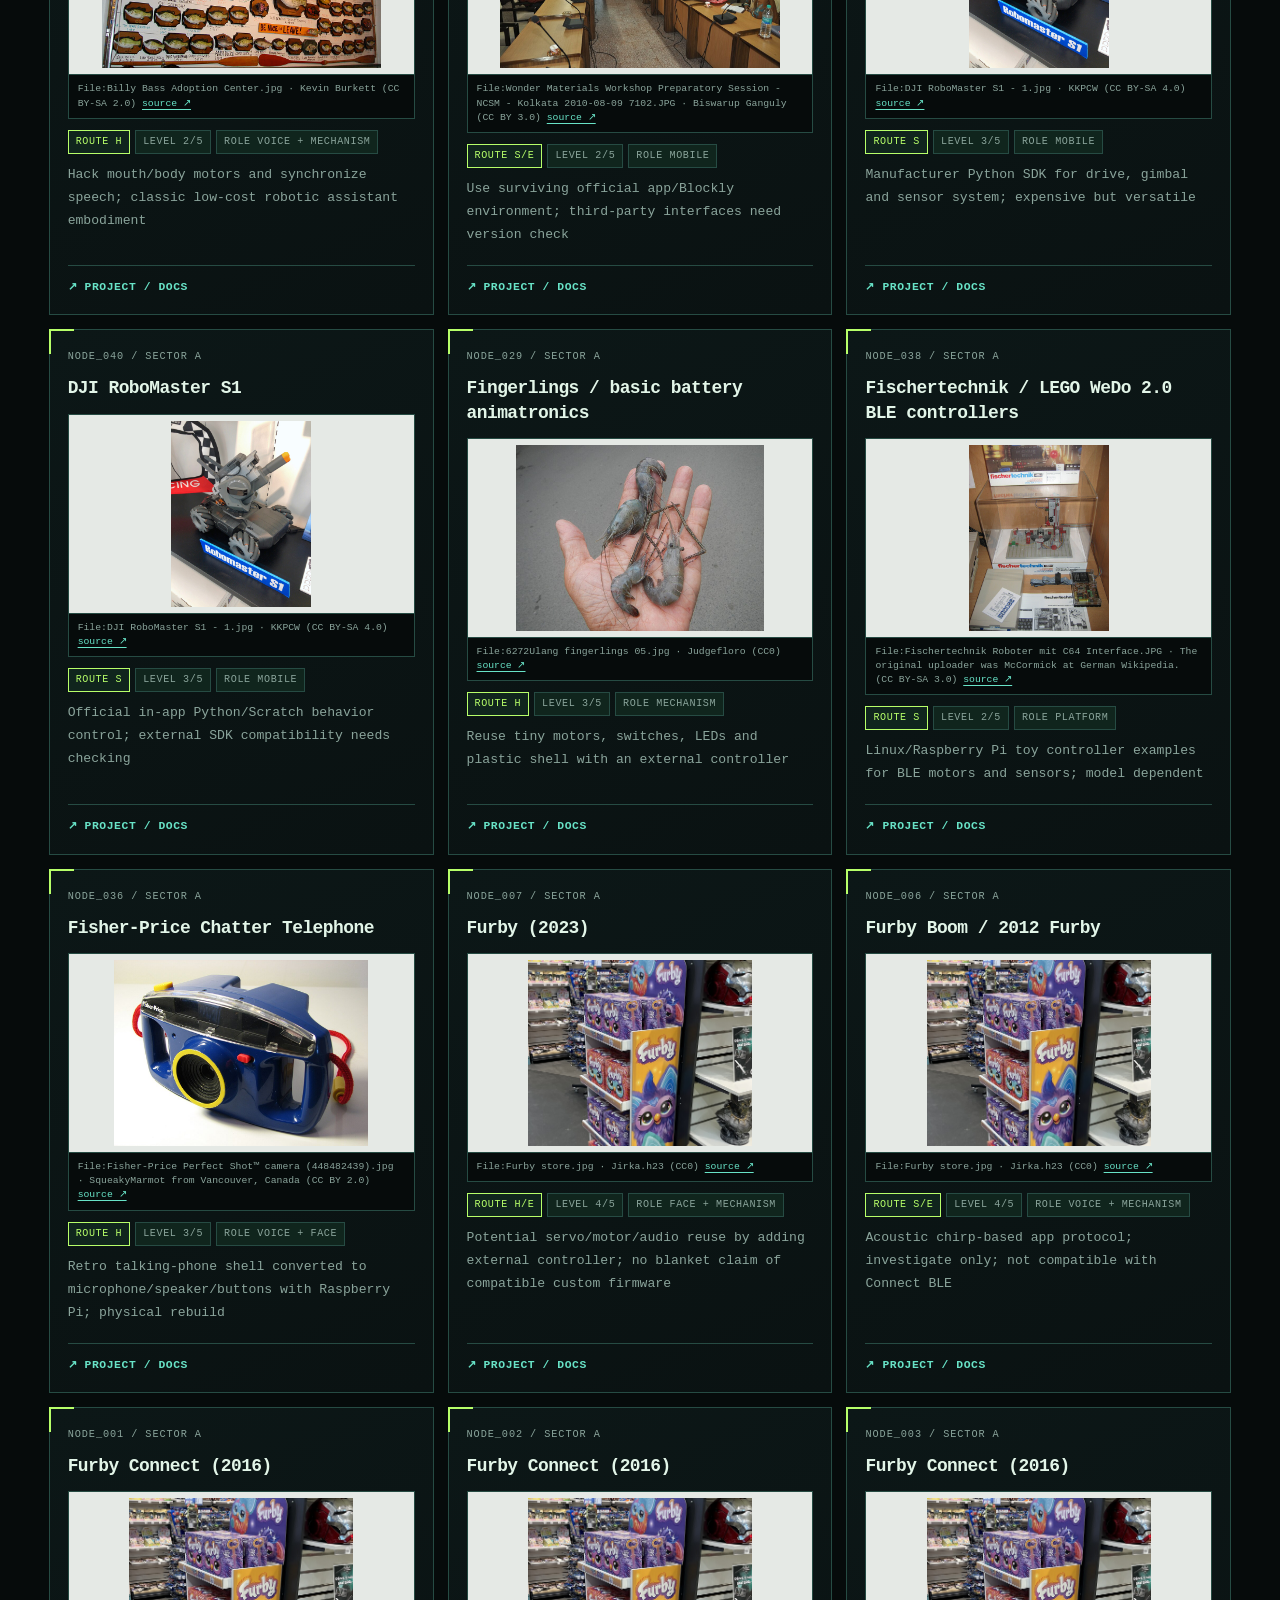
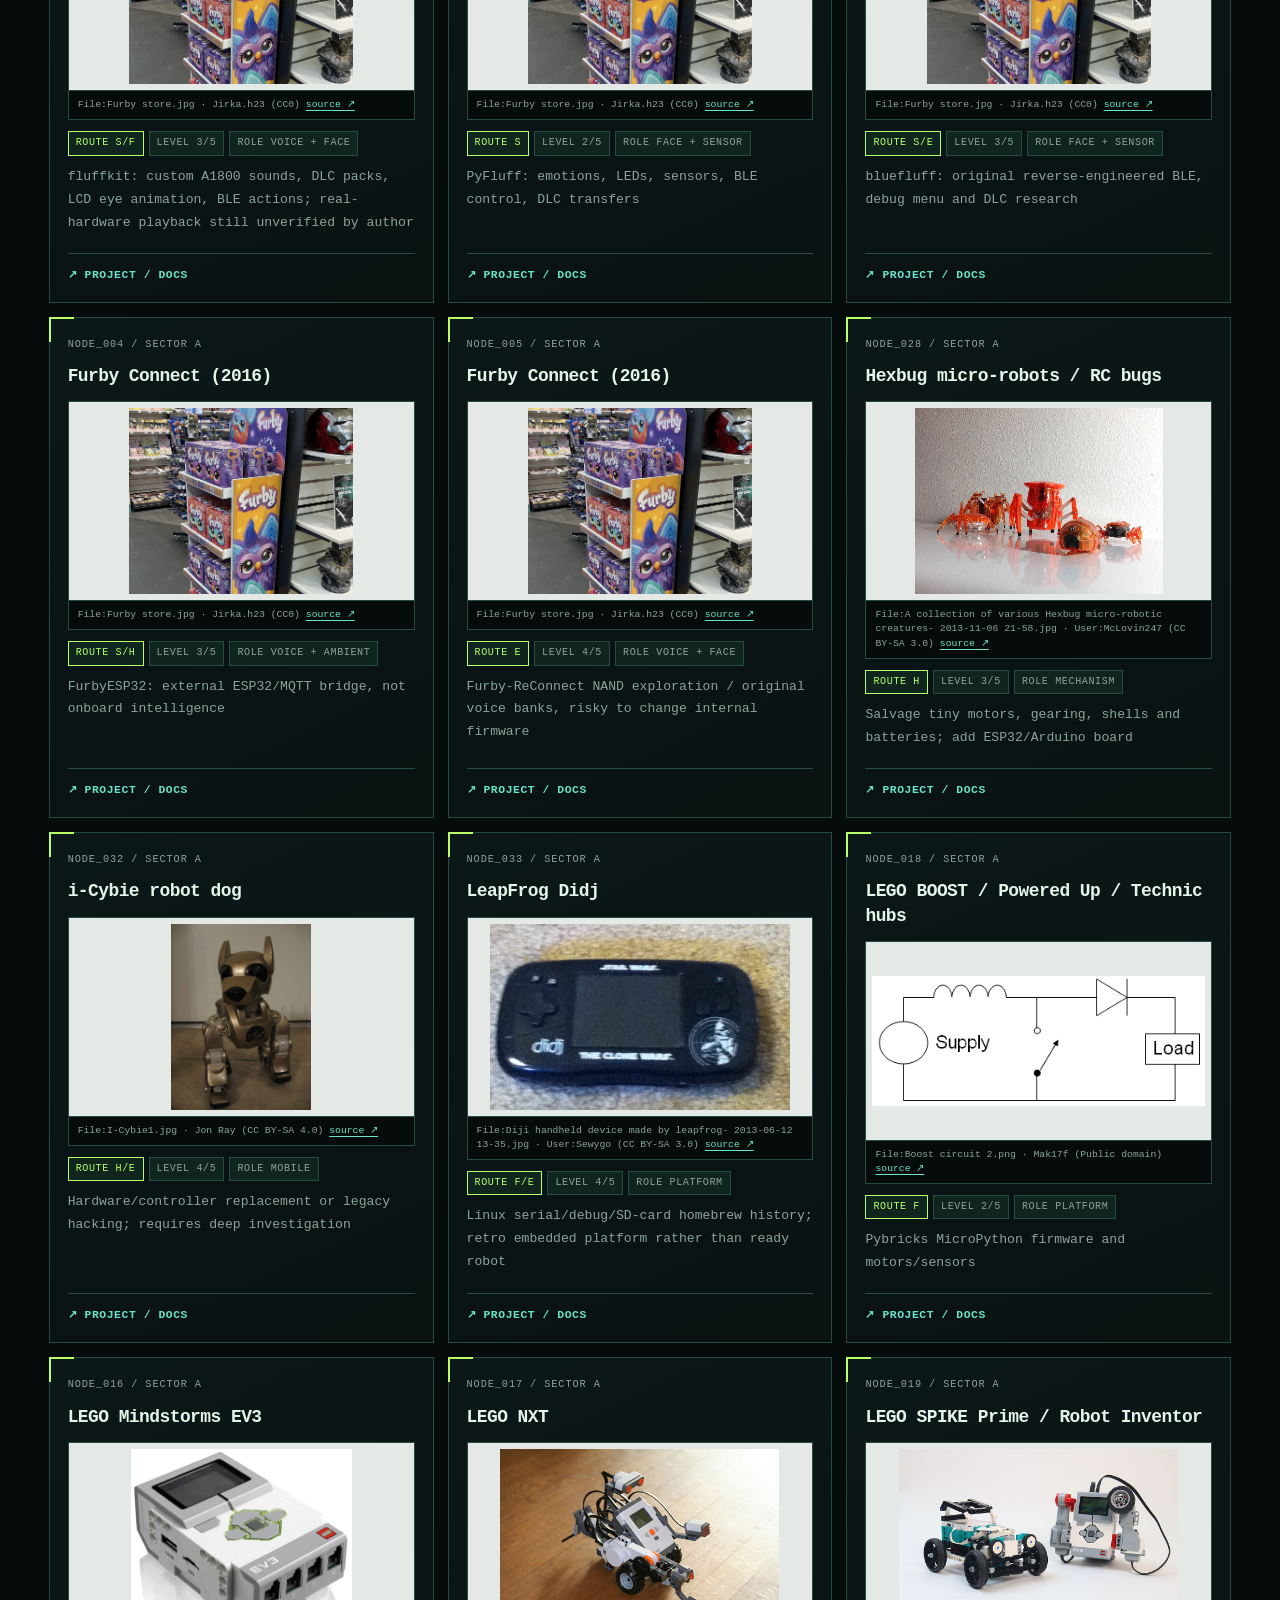
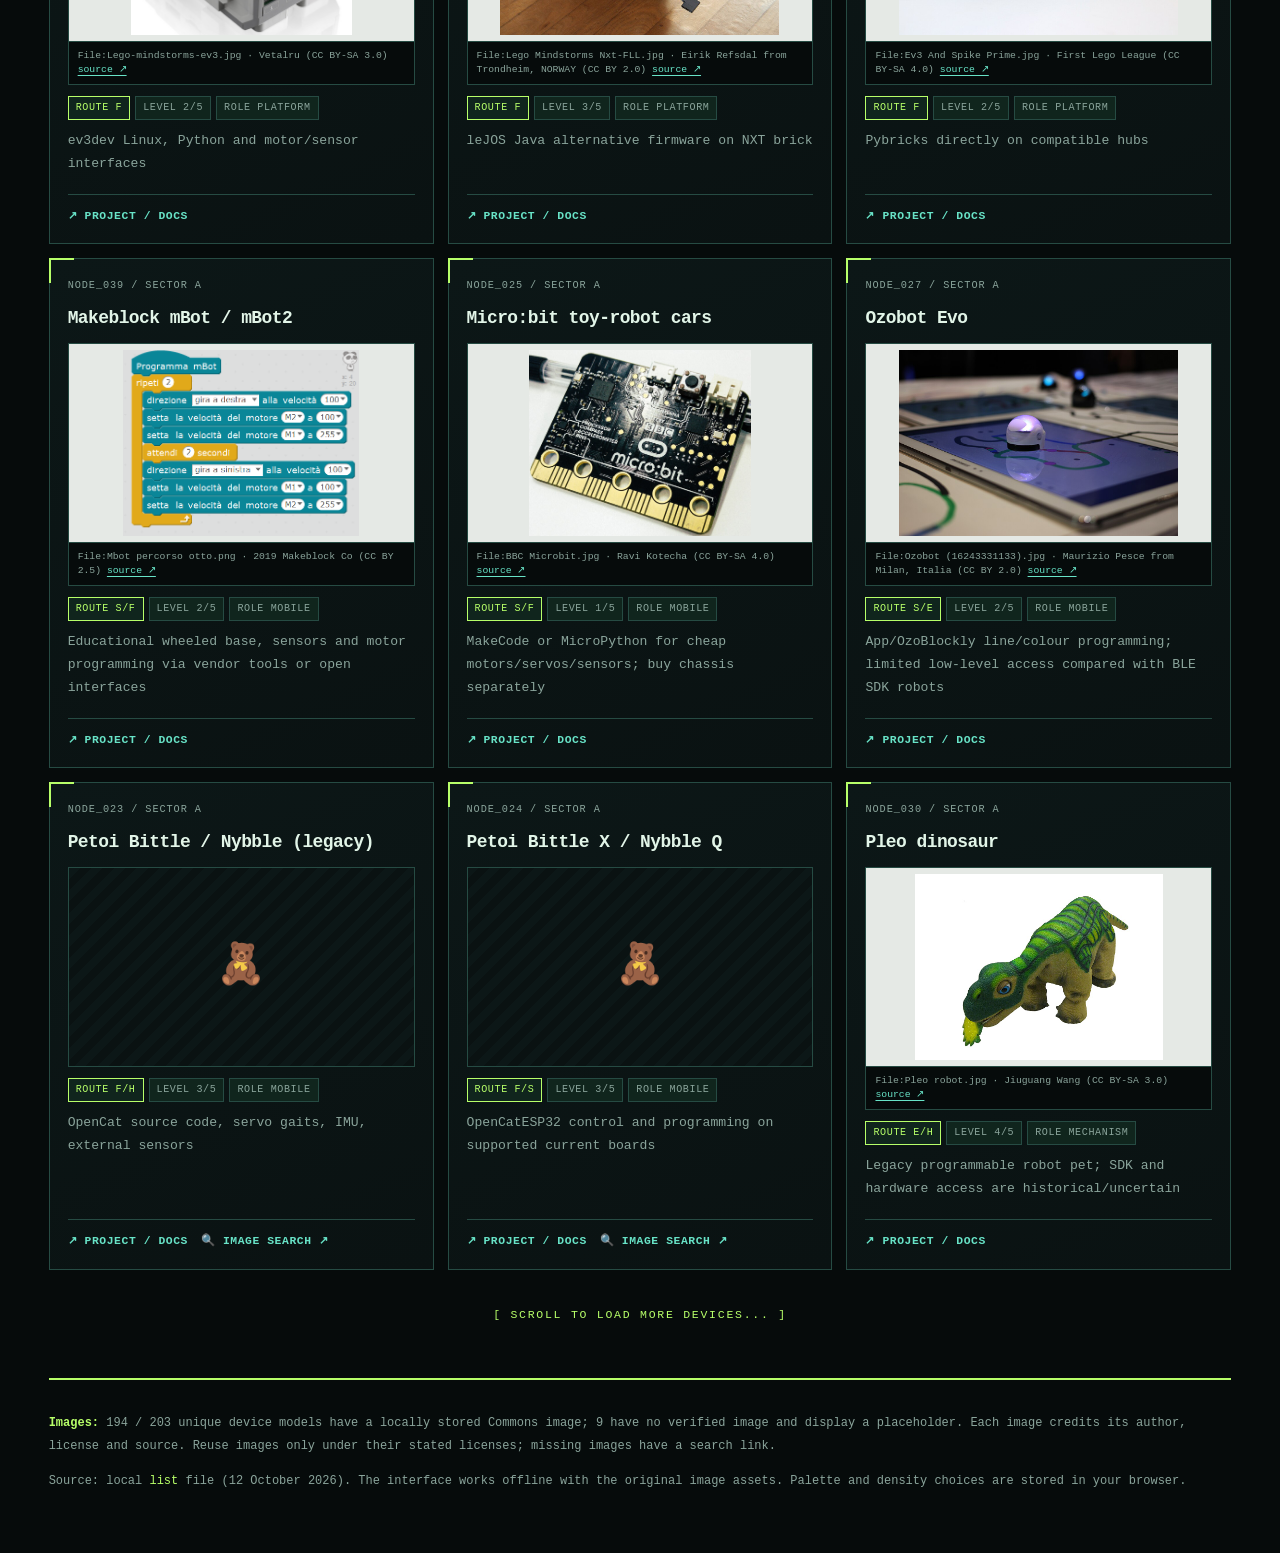
==== commit 87a44391: "Restyle HÄKKI as editable hacker terminal UI and translate site to English" ====
--- a/index.html
+++ b/index.html
@@ -1,9 +1,9 @@
 <!DOCTYPE html>
-<html lang="fi" data-theme="auto">
+<html lang="en" data-theme="auto">
 <head>
 <meta charset="utf-8">
 <meta name="viewport" content="width=device-width, initial-scale=1">
-<title>Häkki — Hackable Everything -katalogi (208 laitetta)</title>
+<title>HÄKKI // Hackable Everything — 208 devices</title>
 <style>
 :root{--bg:#e9e4d4;--paper:#faf7ee;--ink:#1a1814;--muted:#6f675a;--line:#ddd4bf;--acc:#9a3b1e;--acc2:#1e6f5c;--rule:#1a1814;--badge:#f0ebdb;--shadow:none}
 [data-theme="dark"]{--bg:#0f0e0b;--paper:#171612;--ink:#ece4d2;--muted:#a89d86;--line:#3a342a;--acc:#f0a35e;--acc2:#5fd0ae;--rule:#ece4d2;--badge:#24211b}
@@ -46,57 +46,58 @@
 .themes{display:flex;gap:6px;flex-wrap:wrap;align-items:center}
 details{font-size:.9rem;color:var(--muted)}
 </style>
+<link rel="stylesheet" href="hacker-ui.css">
 </head>
 <body>
 <div class="paper">
 <header class="masthead">
-<p class="source">Hackable Everything Field Guide</p>
-<h1>Häkki</h1>
+<p class="source">OPEN DEVICE INTELLIGENCE // FIELD GUIDE</p>
+<h1>HÄKKI<span class="cursor" aria-hidden="true">_</span></h1>
 <hr class="rule-thick"><hr class="rule-thin">
 <div class="edition">
-<span><strong>Vol. I</strong></span>
-<span>12. lokakuuta 2026</span>
-<span><strong>194</strong> kuvalla / 208 laitetta</span>
+<span><strong>ARCHIVE / VOL. 01</strong></span>
+<span>12 October 2026</span>
+<span><strong>194</strong> images / 208 devices</span>
 </div>
 <hr class="rule-thin"><hr class="rule-thick">
-<p class="lede">Robotit, lelut, imurit, kodinkoneet ja unohdettu elektroniikka — kaikki 208 <em>list</em>-tiedoston laiteriviä. Kuvaukset ja lähdelinkit säilytetty alkuperäisestä. Skrollaa loputtomiin.</p>
+<p class="lede">Robots, toys, vacuums, household devices, and forgotten electronics. Explore 208 moddable machines with original project descriptions, documentation links, and locally cached images. Filter the archive. Find your next target.</p>
 </header>
 <div class="toolbar">
 <div class="panel">
 <div class="row">
-<input id="q" type="search" placeholder="Haku: esim. Furby, Roomba, ESP32, Valetudo…" aria-label="Haku">
-<select id="sort" aria-label="Järjestys">
-<option value="cat">Järjestys: kategoria + nimi</option>
-<option value="diff-asc">Vaikeus: helpoin ensin</option>
-<option value="diff-desc">Vaikeus: vaikein ensin</option>
-<option value="name">Nimi A–Ö</option>
+<input id="q" type="search" placeholder="Search devices / Furby, Roomba, ESP32, Valetudo... (press /)" aria-label="Search devices">
+<select id="sort" aria-label="Sort order">
+<option value="cat">Sort: category + name</option>
+<option value="diff-asc">Difficulty: easiest first</option>
+<option value="diff-desc">Difficulty: hardest first</option>
+<option value="name">Name A–Z</option>
 </select>
-<button class="btn" id="reset">Tyhjennä</button>
+<button class="btn" id="reset">Clear filters</button>
 </div>
 <div class="row" style="margin-top:10px">
-<div class="themes" role="group" aria-label="Teema">
-<label>Teema:</label>
-<button class="btn" data-t="auto">☀️ Vaalea</button>
-<button class="btn" data-t="dark">🌙 Tumma</button>
-<button class="btn" data-t="contrast">🔲 Kontrasti</button>
+<div class="themes" role="group" aria-label="Color palette">
+<label>Palette:</label>
+<button class="btn" data-t="auto">◉ Phosphor</button>
+<button class="btn" data-t="dark">◈ Midnight</button>
+<button class="btn" data-t="contrast">◻ Contrast</button>
 </div>
 <div><span class="count" id="count"></span> <span id="hint"></span></div>
 </div>
 </div>
 <div class="panel">
-<div class="row"><label>Kategoria</label><select id="fcat"><option value="">Kaikki (A–K)</option></select></div>
-<div class="row" style="margin-top:8px"><label>Reitti:</label><div class="chipset" id="routes"></div></div>
-<div class="row" style="margin-top:8px"><label>Vaikeus:</label><div class="chipset" id="diffs"></div></div>
-<div class="row" style="margin-top:8px"><label>Kehorooli:</label><div class="chipset" id="roles"></div></div>
-<details style="margin-top:8px"><summary>Reittien selitykset (S/F/H/E)</summary>
-S = ohjelmisto (app/API/BLE/IR/serial, vakiofirmis säilyy) · F = vaihtoehtofirmis/jailbreak · H = hardware (avaa, juota, UART/JTAG, mikrokontrolleri) · E = kokeellinen/epävarma reitti. Vaikeus 1 aloittelija … 5 spesialisti. Kehorooli: laitteen paras rooli kehona (face/voice/mobile/arm/sensor/ambient/mechanism/platform/none).</details>
+<div class="row"><label>Category</label><select id="fcat"><option value="">All sectors (A–K)</option></select></div>
+<div class="row" style="margin-top:8px"><label>Access route:</label><div class="chipset" id="routes"></div></div>
+<div class="row" style="margin-top:8px"><label>Difficulty:</label><div class="chipset" id="diffs"></div></div>
+<div class="row" style="margin-top:8px"><label>Body role:</label><div class="chipset" id="roles"></div></div>
+<details style="margin-top:8px"><summary>How access routes work (S/F/H/E)</summary>
+S = software (app/API/BLE/IR/serial, stock firmware remains). F = alternative firmware or jailbreak. H = hardware (open, solder, UART/JTAG, microcontrollers). E = experimental or unverified route. Difficulty: 1 = beginner, 5 = specialist. Body role = best use of the device as an interactive body (face/voice/mobile/arm/sensor/ambient/mechanism/platform/none).</details>
 </div>
 </div>
 <div class="feed" id="grid"></div>
 <div id="sentinel" aria-live="polite"></div>
 <footer>
-<p><strong>Kuvat:</strong> 194 / 203 yksilöllisestä laitemallista on paikallinen Commons-kuva; 9 jäi ilman varmennettua osumaa ja näytetään paikkamerkkinä. Kortti kertoo kuvan tekijän, lisenssin ja lähdesivun. Käytä kuvia ilmoitetun lisenssin ehdoilla. Kuvattomissa korteissa on kuvahaku.</p>
-<p>Lähde: paikallinen <code>list</code>-tiedosto (12.10.2026). Tätä HTML:ää voi teemata yllä olevilla napeilla; valinta tallentuu selaimeen.</p>
+<p><strong>Images:</strong> 194 / 203 unique device models have a locally stored Commons image; 9 have no verified image and display a placeholder. Each image credits its author, license and source. Reuse images only under their stated licenses; missing images have a search link.</p>
+<p>Source: local <code>list</code> file (12 October 2026). The interface works offline with the original image assets. Palette and density choices are stored in your browser.</p>
 </footer>
 </div>
 <script>
@@ -132,16 +133,16 @@
  const w=encodeURIComponent(d.device);
  const img=d.image
   ?`<img src="${esc(d.image)}" alt="${esc(d.device)} — ${esc(d.image_title)}" loading="lazy" decoding="async">
-    <p class="cap">${esc(d.image_title)} · ${esc(d.image_artist||"Commons")} (${esc(d.image_license)}) <a href="${esc(d.image_page)}" target="_blank" rel="noopener">lähde ↗</a></p>`
+    <p class="cap">${esc(d.image_title)} · ${esc(d.image_artist||"Commons")} (${esc(d.image_license)}) <a href="${esc(d.image_page)}" target="_blank" rel="noopener">source ↗</a></p>`
   :`<div class="ph"><div class="big">${d.emoji}</div></div>`;
- const extra=d.image?"":` <a href="https://commons.wikimedia.org/w/index.php?search=${w}&title=Special:MediaSearch&type=image" target="_blank" rel="noopener">🔍 kuvahaku ↗</a>`;
+ const extra=d.image?"":` <a href="https://commons.wikimedia.org/w/index.php?search=${w}&title=Special:MediaSearch&type=image" target="_blank" rel="noopener">🔍 image search ↗</a>`;
  return `<article class="story">
  <p class="story-meta">#${d.id} · ${esc(d.cat_title)} · ${esc(d.route)} · ${esc(d.effort)} · ${esc(d.role)}</p>
  <h2>${esc(d.device)}</h2>
  ${img}
  <p class="copy">${esc(d.what)}</p>
  <div class="links">
- ${d.url?`<a href="${esc(d.url)}" target="_blank" rel="noopener">📖 Projekti ↗</a>`:`<span>Ei lähdelinkkiä</span>`}${extra}
+ ${d.url?`<a href="${esc(d.url)}" target="_blank" rel="noopener">↗ Project / docs</a>`:`<span>No source link</span>`}${extra}
  </div>
  </article>`;
 }
@@ -151,10 +152,10 @@
 const sentinel=$("#sentinel");
 function render(){
  list=DATA.filter(match);
- if(state.sort==="name")list.sort((a,b)=>a.device.localeCompare(b.device,"fi"));
- else if(state.sort==="diff-asc")list.sort((a,b)=>a.diff-b.diff||a.device.localeCompare(b.device,"fi"));
- else if(state.sort==="diff-desc")list.sort((a,b)=>b.diff-a.diff||a.device.localeCompare(b.device,"fi"));
- else list.sort((a,b)=>a.cat.localeCompare(b.cat)||a.device.localeCompare(b.device,"fi"));
+ if(state.sort==="name")list.sort((a,b)=>a.device.localeCompare(b.device,"en"));
+ else if(state.sort==="diff-asc")list.sort((a,b)=>a.diff-b.diff||a.device.localeCompare(b.device,"en"));
+ else if(state.sort==="diff-desc")list.sort((a,b)=>b.diff-a.diff||a.device.localeCompare(b.device,"en"));
+ else list.sort((a,b)=>a.cat.localeCompare(b.cat)||a.device.localeCompare(b.device,"en"));
  shown=0;
  $("#grid").innerHTML="";
  appendMore();
@@ -166,17 +167,18 @@
   shown+=next.length;
  }
  if(list.length===0){
-  $("#count").textContent="Ei osumia";
-  $("#hint").textContent="— tyhjennä suodattimet.";
+  $("#count").textContent="No matches";
+  $("#hint").textContent="— change or clear filters.";
   sentinel.textContent="";
  }else{
-  $("#count").textContent=`Näytetään ${shown} / ${list.length}`;
+  $("#count").textContent=`Showing ${shown} / ${list.length}`;
   $("#hint").textContent="";
-  sentinel.textContent=shown<list.length?"Skrollaa — lisää juttuja tulossa…":"— Etusivun loppu —";
+  sentinel.textContent=shown<list.length?"Scroll to load more devices...":"— End of index —";
  }
 }
 new IntersectionObserver(es=>{if(es[0].isIntersecting)appendMore();},{rootMargin:"600px"}).observe(sentinel);
 render();
 </script>
+<script src="hacker-ui.js"></script>
 </body>
 </html>
--- a/hacker-ui.css
+++ b/hacker-ui.css
@@ -0,0 +1,328 @@
+/* HÄKKI // Hackable Everything — hacker terminal reskin
+   No frameworks, remote fonts, external images or tracking. Tweak the tokens to hack the look. */
+:root,
+html[data-theme="auto"] {
+  color-scheme: dark;
+  --bg: #060b0b;
+  --paper: #0a1212;
+  --surface: #0c1717;
+  --surface-raised: #102020;
+  --ink: #e2f5e8;
+  --muted: #8aa49b;
+  --line: #264b43;
+  --acc: #b7ff69;
+  --acc2: #68e3c7;
+  --rule: #6ddbb3;
+  --badge: #10251d;
+  --shadow: 0 18px 50px rgba(0,0,0,.24);
+  --glow: rgba(183,255,105,.18);
+  --scan: rgba(183,255,105,.035);
+}
+html[data-theme="dark"] {
+  color-scheme: dark;
+  --bg: #070b16;
+  --paper: #0c1322;
+  --surface: #101b2d;
+  --surface-raised: #13243a;
+  --ink: #e4f3ff;
+  --muted: #91a8bd;
+  --line: #284059;
+  --acc: #64e4ff;
+  --acc2: #aca0ff;
+  --rule: #64e4ff;
+  --badge: #12273a;
+  --shadow: 0 18px 50px rgba(0,0,0,.3);
+  --glow: rgba(100,228,255,.16);
+  --scan: rgba(100,228,255,.03);
+}
+html[data-theme="contrast"] {
+  color-scheme: light;
+  --bg: #e6ece6;
+  --paper: #fff;
+  --surface: #fff;
+  --surface-raised: #edf5ef;
+  --ink: #071410;
+  --muted: #354a3f;
+  --line: #263d32;
+  --acc: #00592d;
+  --acc2: #005e9a;
+  --rule: #071410;
+  --badge: #e3f0e7;
+  --shadow: 0 15px 40px rgba(8,24,14,.1);
+  --glow: rgba(0,89,45,.10);
+  --scan: rgba(0,0,0,.018);
+}
+* { box-sizing: border-box; }
+html { scroll-behavior: smooth; }
+body {
+  background: var(--bg);
+  color: var(--ink);
+  font-family: ui-monospace, SFMono-Regular, Menlo, Monaco, Consolas, "Liberation Mono", monospace;
+  font-size: 14px;
+  line-height: 1.6;
+  -webkit-font-smoothing: antialiased;
+}
+body::before {
+  position: fixed;
+  inset: 0;
+  z-index: 0;
+  content: "";
+  pointer-events: none;
+  background:
+    linear-gradient(var(--scan) 1px, transparent 1px),
+    linear-gradient(90deg, var(--scan) 1px, transparent 1px);
+  background-size: 38px 38px;
+  mask-image: linear-gradient(to bottom, #000 10%, transparent 94%);
+}
+::selection { background: var(--acc); color: var(--bg); }
+a { color: var(--acc2); text-underline-offset: 3px; }
+a:hover { color: var(--acc); }
+:focus-visible { outline: 2px solid var(--acc) !important; outline-offset: 3px; }
+.paper {
+  position: relative;
+  max-width: 1640px;
+  margin: 0 auto;
+  min-height: 100vh;
+  background: transparent;
+  padding: 0 clamp(18px, 3.8vw, 70px) 48px;
+}
+.masthead {
+  text-align: left;
+  padding: 18px 0 36px;
+  position: relative;
+  overflow: hidden;
+}
+.masthead::after {
+  content: "HACK / MODIFY / RECLAIM";
+  position: absolute;
+  right: 0;
+  top: 125px;
+  color: var(--line);
+  font-size: clamp(11px, 1.6vw, 23px);
+  font-weight: 900;
+  letter-spacing: .16em;
+  writing-mode: vertical-rl;
+  opacity: .72;
+  pointer-events: none;
+}
+.sysbar {
+  display: flex;
+  flex-wrap: wrap;
+  align-items: center;
+  gap: 8px 24px;
+  padding: 9px 0 13px;
+  margin: 0 0 clamp(26px, 5vw, 56px);
+  border-bottom: 1px solid var(--line);
+  font-size: .68rem;
+  text-transform: uppercase;
+  letter-spacing: .16em;
+  color: var(--muted);
+}
+.sysbar strong { color: var(--acc); font-weight: 800; }
+.sysbar .dot { display: inline-block; width: 7px; height: 7px; margin-right: 8px; border-radius: 50%; background: var(--acc); box-shadow: 0 0 12px var(--acc); }
+.sysbar .right { margin-left: auto; }
+.masthead .source {
+  color: var(--acc);
+  text-align: left;
+  letter-spacing: .23em;
+  font-size: clamp(.65rem,1.1vw,.82rem);
+  font-weight: 800;
+  margin: 0 0 12px;
+}
+.masthead .source::before { content: "> "; color: var(--acc2); }
+.masthead h1 {
+  color: var(--ink);
+  font-size: clamp(4.5rem, 13vw, 12rem);
+  font-weight: 900;
+  letter-spacing: -.092em;
+  line-height: .87;
+  margin: 0 0 22px -.07em;
+  text-transform: uppercase;
+  text-shadow: 0 0 65px var(--glow);
+}
+.masthead h1 .cursor { color: var(--acc); font-weight: 300; animation: blink 1.2s steps(1) infinite; }
+@keyframes blink { 50% { opacity: .15; } }
+.rule-thick { border-top: 2px solid var(--acc); margin: 0; }
+.rule-thin { border-top: 1px solid var(--line); margin: 5px 0 0; }
+.edition {
+  justify-content: flex-start;
+  gap: 12px 34px;
+  padding: 12px 0;
+  font-size: .75rem;
+  letter-spacing: .1em;
+  text-transform: uppercase;
+  color: var(--muted);
+}
+.edition strong { color: var(--acc); }
+.lede {
+  text-align: left;
+  max-width: 780px;
+  margin: 25px 0 0;
+  padding-left: 18px;
+  border-left: 2px solid var(--acc);
+  color: var(--muted);
+  font-size: clamp(.82rem,1.3vw,1.02rem);
+  line-height: 1.9;
+}
+.lede em { font-style: normal; color: var(--acc); }
+.toolbar {
+  position: sticky;
+  top: 0;
+  z-index: 10;
+  display: grid;
+  grid-template-columns: minmax(0, 1.05fr) minmax(290px, .95fr);
+  gap: 1px;
+  border: 1px solid var(--line);
+  padding: 0;
+  margin-bottom: 32px;
+  background: var(--line);
+  box-shadow: 0 16px 28px rgba(0,0,0,.20);
+}
+.panel { background: var(--paper); border: 0; padding: 16px 18px; }
+.panel > .row { gap: 9px; }
+.panel .row + .row { margin-top: 12px !important; }
+.toolbar .panel:nth-child(2) { max-height: 226px; overflow-y: auto; scrollbar-color: var(--line) var(--paper); }
+.row > label, label { font-size: .7rem; font-weight: 800; letter-spacing: .12em; text-transform: uppercase; color: var(--muted); }
+input[type="search"], select {
+  min-height: 41px;
+  font: inherit;
+  padding: 9px 12px;
+  border: 1px solid var(--line);
+  border-radius: 0;
+  background: var(--surface);
+  color: var(--ink);
+  outline: none;
+}
+input[type="search"] { min-width: 175px; max-width: 100%; }
+input[type="search"]::placeholder { color: var(--muted); opacity: .75; }
+input[type="search"]:focus, select:focus { border-color: var(--acc); box-shadow: 0 0 0 2px var(--glow); }
+select { min-width: 165px; cursor: pointer; }
+#fcat { flex: 1; max-width: 100%; }
+.btn, .chip {
+  border: 1px solid var(--line);
+  background: var(--surface);
+  color: var(--ink);
+  border-radius: 0;
+  cursor: pointer;
+  font: inherit;
+  transition: background .16s ease, color .16s ease, border-color .16s ease, transform .16s ease;
+}
+.btn { padding: 9px 12px; min-height: 40px; font-size: .74rem; font-weight: 800; letter-spacing: .04em; }
+.chip { padding: 4px 9px; font-size: .7rem; }
+.btn:hover, .chip:hover { border-color: var(--acc); color: var(--acc); background: var(--surface-raised); }
+.btn:active, .chip:active { transform: translateY(1px); }
+.chip[aria-pressed="true"], .btn[aria-pressed="true"] { background: var(--acc); color: var(--bg); border-color: var(--acc); }
+.themes { gap: 6px; }
+.themes label { margin-right: 6px; }
+.count { color: var(--acc); }
+#hint { color: var(--muted); font-size: .75rem; }
+details { border-top: 1px dashed var(--line); padding: 9px 0 0; font-size: .75rem; color: var(--muted); }
+summary { color: var(--acc2); cursor: pointer; font-weight: 700; }
+.index-heading {
+  display: flex;
+  justify-content: space-between;
+  flex-wrap: wrap;
+  align-items: end;
+  border-bottom: 1px solid var(--line);
+  margin: 0 0 18px;
+  padding: 0 0 14px;
+  gap: 12px;
+}
+.index-heading .eyebrow { color: var(--acc); font-size: .67rem; letter-spacing: .17em; font-weight: 900; }
+.index-heading h2 { margin: 3px 0 0; font-size: clamp(1.5rem,3vw,2.3rem); line-height: 1.1; letter-spacing: -.06em; text-transform: uppercase; }
+.index-heading .index-meta { color: var(--muted); font-size: .73rem; letter-spacing: .09em; }
+.feed {
+  display: grid;
+  columns: initial;
+  grid-template-columns: repeat(3, minmax(0, 1fr));
+  gap: 14px;
+}
+article.story {
+  position: relative;
+  min-width: 0;
+  padding: 18px;
+  margin: 0;
+  border: 1px solid var(--line);
+  background: linear-gradient(155deg, var(--surface), var(--paper));
+  box-shadow: 0 0 0 0 var(--glow);
+  display: flex;
+  flex-direction: column;
+  break-inside: auto;
+  transition: border-color .18s ease, transform .18s ease, box-shadow .18s ease;
+}
+article.story::before {
+  position: absolute;
+  content: "";
+  top: -1px; left: -1px;
+  width: 23px; height: 23px;
+  border-top: 2px solid var(--acc);
+  border-left: 2px solid var(--acc);
+  pointer-events: none;
+}
+article.story:hover { border-color: var(--acc); transform: translateY(-3px); box-shadow: var(--shadow); }
+.story-meta {
+  margin: 0 0 12px;
+  color: var(--muted);
+  font-size: .64rem;
+  letter-spacing: .09em;
+  text-transform: uppercase;
+  white-space: nowrap;
+  overflow: hidden;
+  text-overflow: ellipsis;
+}
+.story h2 { color: var(--ink); margin: 0 0 13px; font-size: clamp(1rem,1.4vw,1.17rem); font-weight: 900; line-height: 1.35; letter-spacing: -.03em; }
+.media-wrap {
+  display: flex;
+  flex-direction: column;
+  background: var(--bg);
+  border: 1px solid var(--line);
+  margin: 0 0 11px;
+  min-height: 165px;
+}
+.story .media-wrap img { width: 100%; height: 198px; object-fit: contain; border: 0; background: #e5e9e5; display: block; padding: 6px; }
+.story .cap { padding: 7px 9px; margin: 0; color: var(--muted); font-size: .61rem; line-height: 1.45; border-top: 1px solid var(--line); overflow-wrap: anywhere; }
+.story .ph { min-height: 198px; display: grid; place-items: center; border: 0; color: var(--acc); background: repeating-linear-gradient(-45deg,var(--paper),var(--paper) 8px,var(--surface) 8px,var(--surface) 16px); }
+.ph .big { filter: grayscale(.2); font-size: 2.5rem; }
+.intel-tags { display: flex; flex-wrap: wrap; gap: 5px; margin: 0 0 10px; }
+.intel-tag { display: inline-flex; align-items: center; padding: 3px 7px; background: var(--badge); border: 1px solid var(--line); color: var(--muted); font-size: .63rem; text-transform: uppercase; letter-spacing: .06em; }
+.intel-tag.route { color: var(--acc); border-color: var(--acc); }
+.story .copy { color: var(--muted); font-size: .82rem; line-height: 1.75; margin: 0 0 18px; overflow-wrap: anywhere; }
+.story .links { display: flex; flex-wrap: wrap; gap: 7px 13px; align-items: center; padding-top: 12px; border-top: 1px solid var(--line); margin-top: auto; font-size: .71rem; font-weight: 800; text-transform: uppercase; letter-spacing: .05em; }
+.story .links a { color: var(--acc2); text-decoration: none; }
+.story .links a:hover { color: var(--acc); text-decoration: underline; }
+#sentinel { font-size: .72rem; color: var(--acc); text-transform: uppercase; letter-spacing: .15em; padding: 36px 0; }
+#sentinel::before { content: "[ "; }
+#sentinel::after { content: " ]"; }
+footer { margin-top: 18px; padding: 20px 0 0; border-top: 2px solid var(--acc); color: var(--muted); font-size: .75rem; line-height: 1.9; }
+footer strong, footer code { color: var(--acc); }
+body.compact .feed { grid-template-columns: repeat(4, minmax(0,1fr)); gap: 9px; }
+body.compact article.story { padding: 11px; }
+body.compact .media-wrap { min-height: 0; }
+body.compact .story .media-wrap img, body.compact .story .ph { height: 120px; min-height: 120px; }
+body.compact .story .cap { display: none; }
+body.compact .story .copy { font-size: .72rem; }
+@media (max-width: 1150px) {
+  .toolbar { grid-template-columns: 1fr; }
+  .toolbar .panel:nth-child(2) { max-height: 155px; }
+  .feed, body.compact .feed { grid-template-columns: repeat(2, minmax(0, 1fr)); }
+}
+@media (max-width: 670px) {
+  .paper { padding: 0 14px 32px; }
+  .masthead { padding-bottom: 25px; }
+  .masthead::after { display: none; }
+  .masthead h1 { font-size: clamp(4.2rem,20vw,7rem); }
+  .sysbar { gap: 7px 12px; font-size: .59rem; }
+  .sysbar .right { margin-left: 0; }
+  .toolbar { position: relative; margin-bottom: 25px; }
+  .toolbar .panel:nth-child(2) { max-height: none; }
+  .toolbar .panel { padding: 13px; }
+  .panel .row { gap: 7px; }
+  .panel .row:first-child input[type="search"] { flex-basis: 100%; }
+  .panel .row:first-child select { flex: 1; }
+  .feed, body.compact .feed { grid-template-columns: 1fr; gap: 11px; }
+  .story .media-wrap img { height: 215px; }
+}
+@media (prefers-reduced-motion: reduce) {
+  html { scroll-behavior: auto; }
+  *, *::before, *::after { animation: none !important; transition: none !important; }
+}
